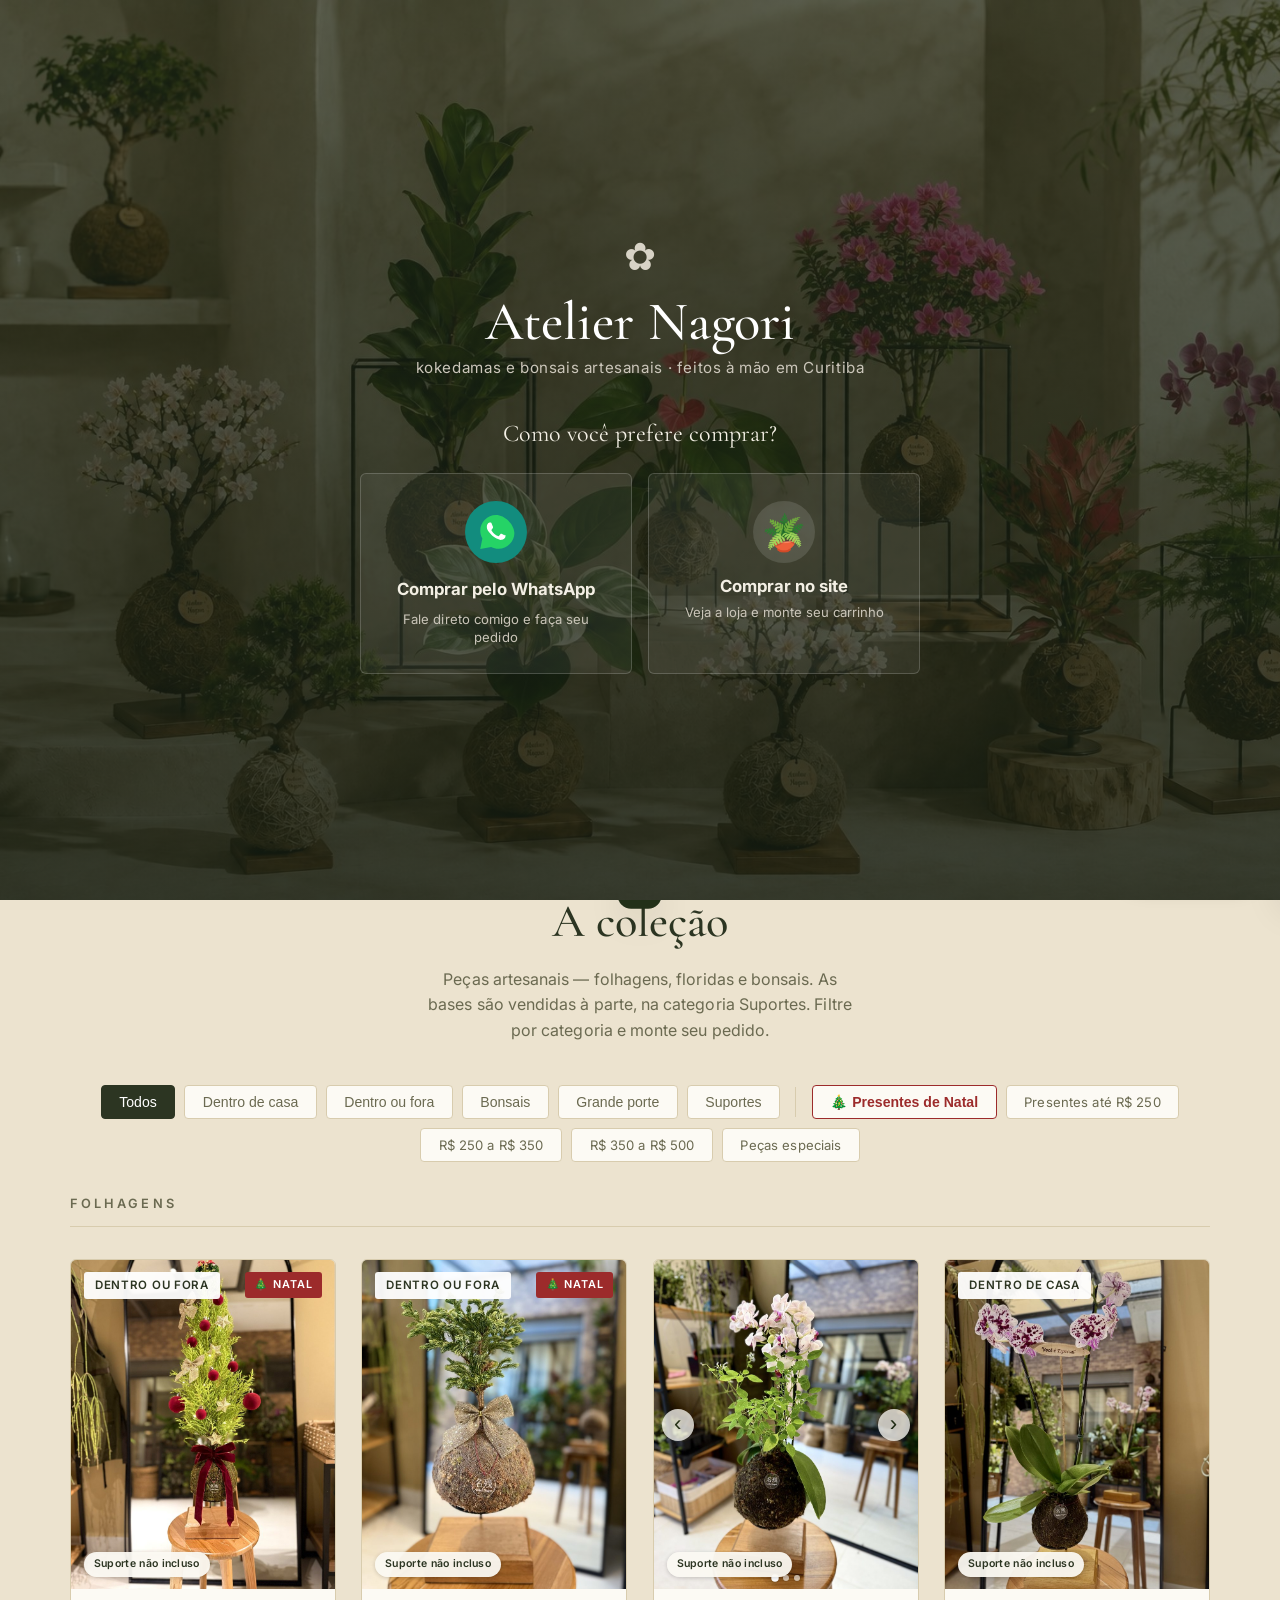
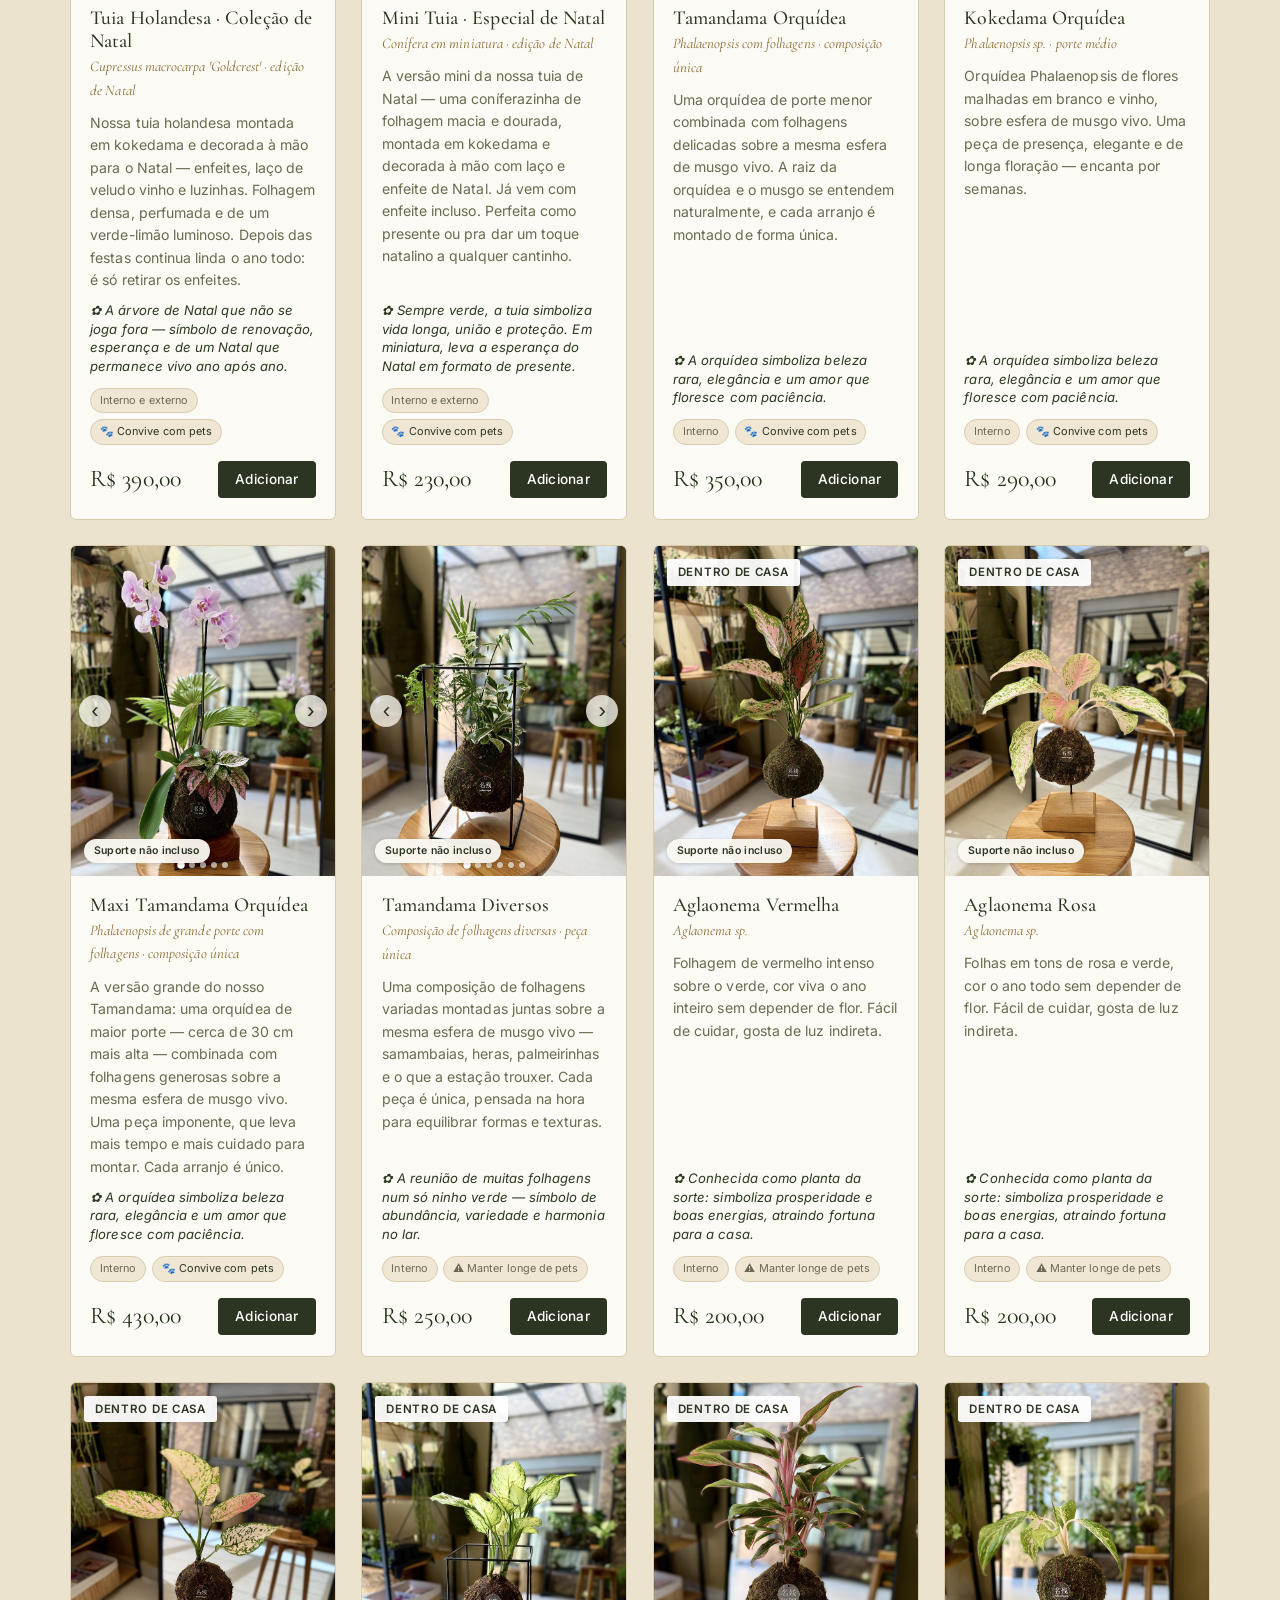
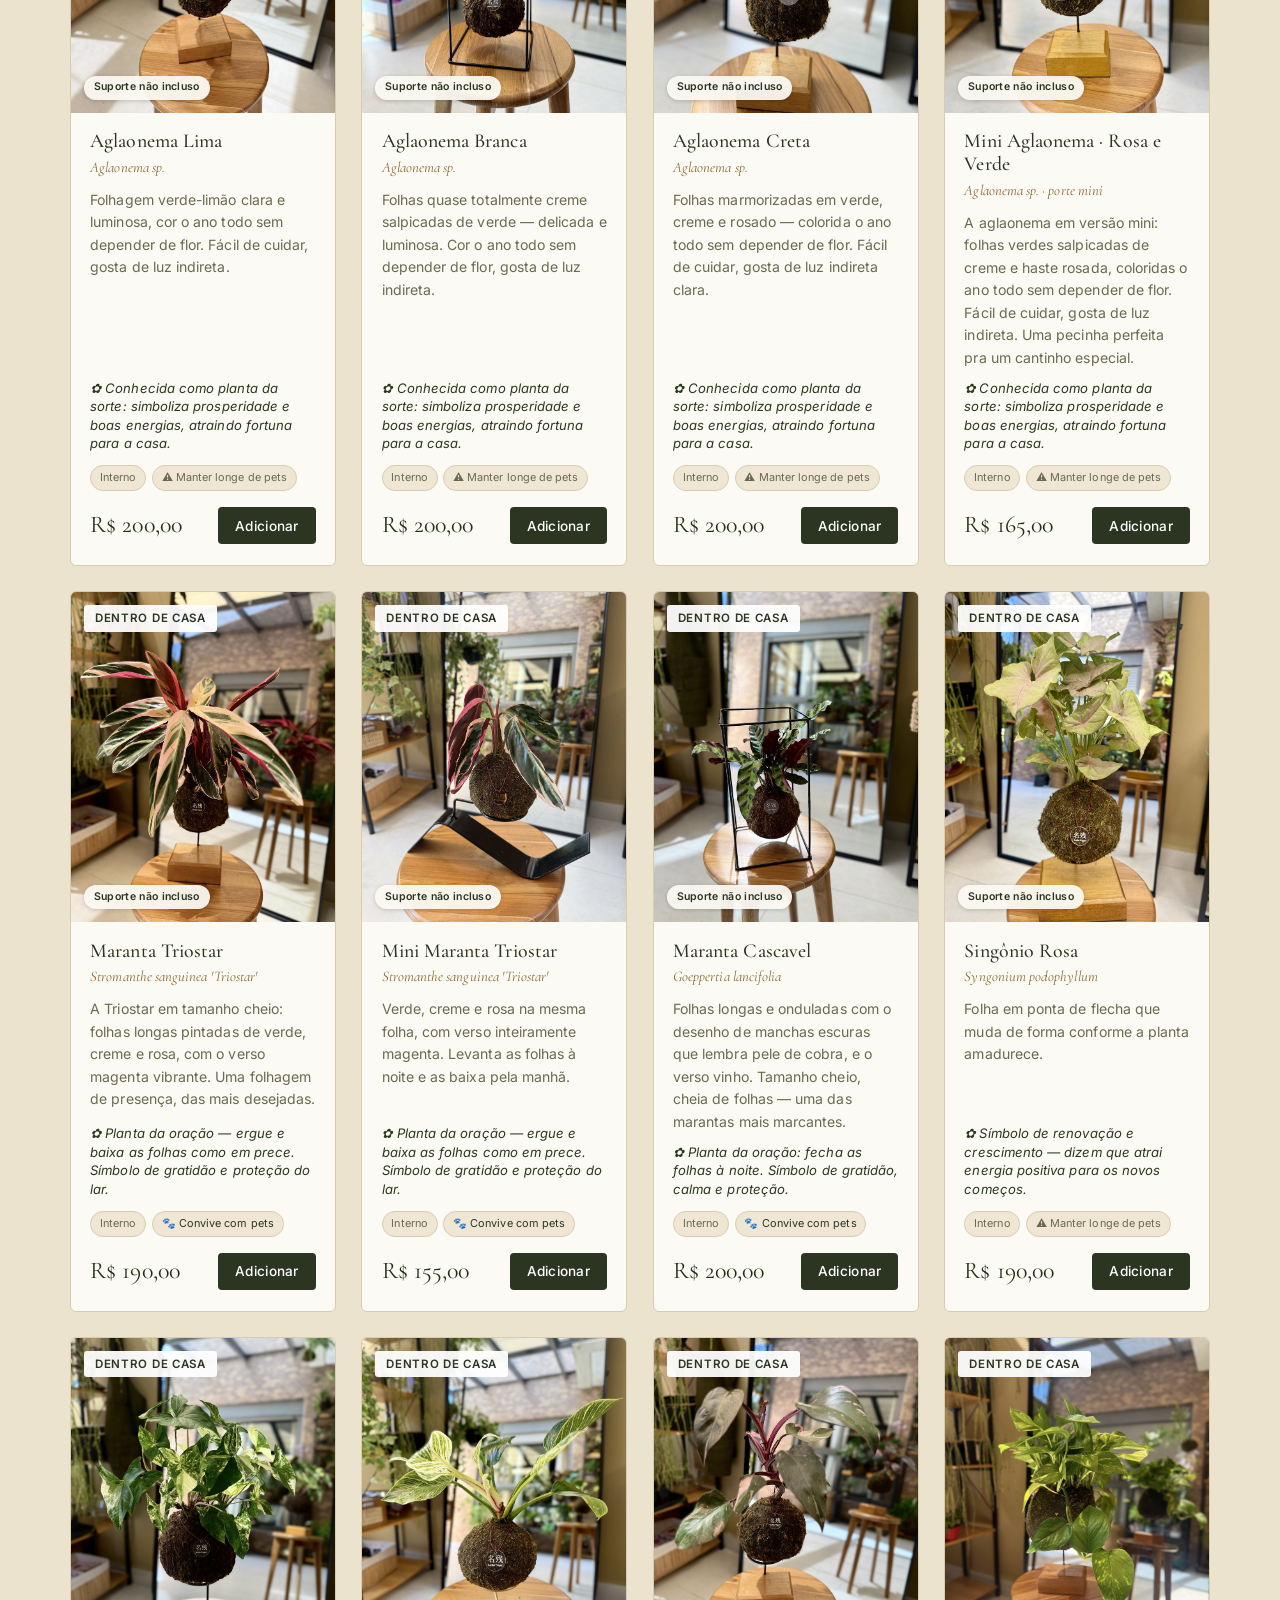
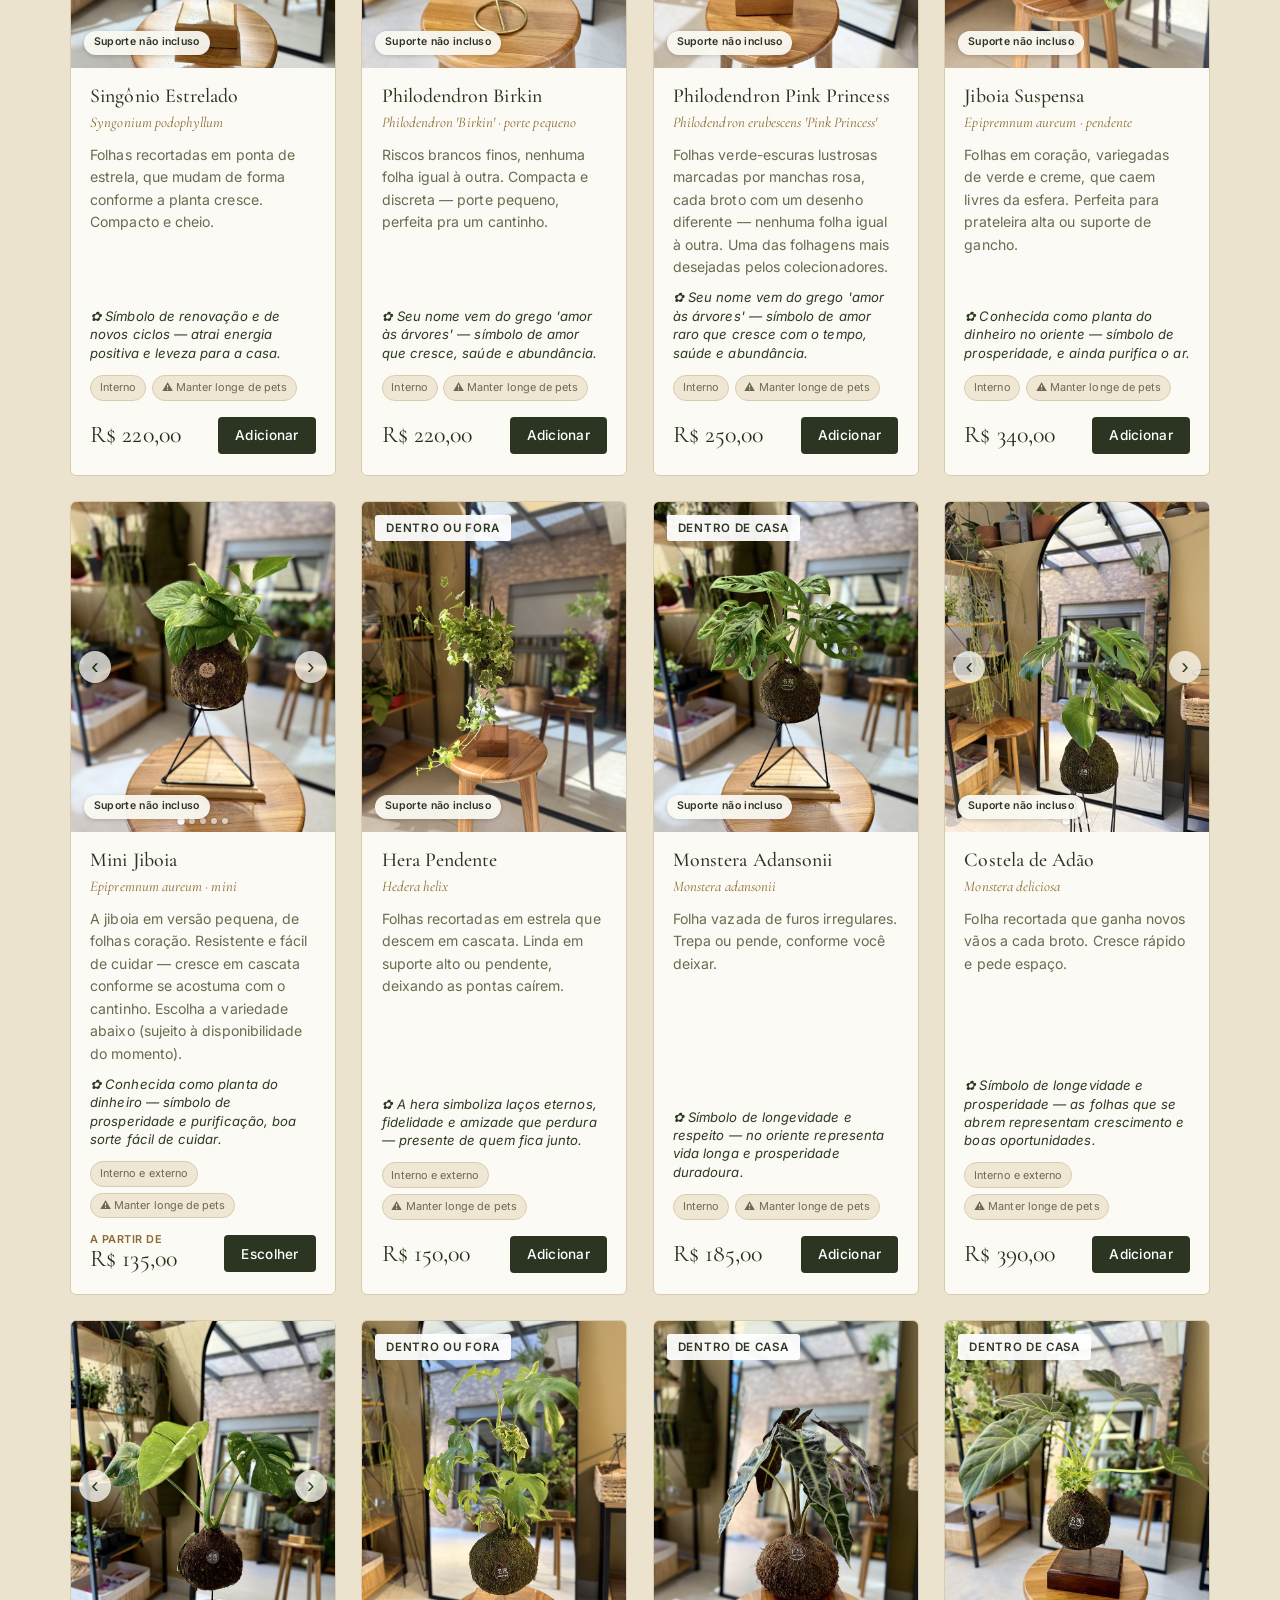
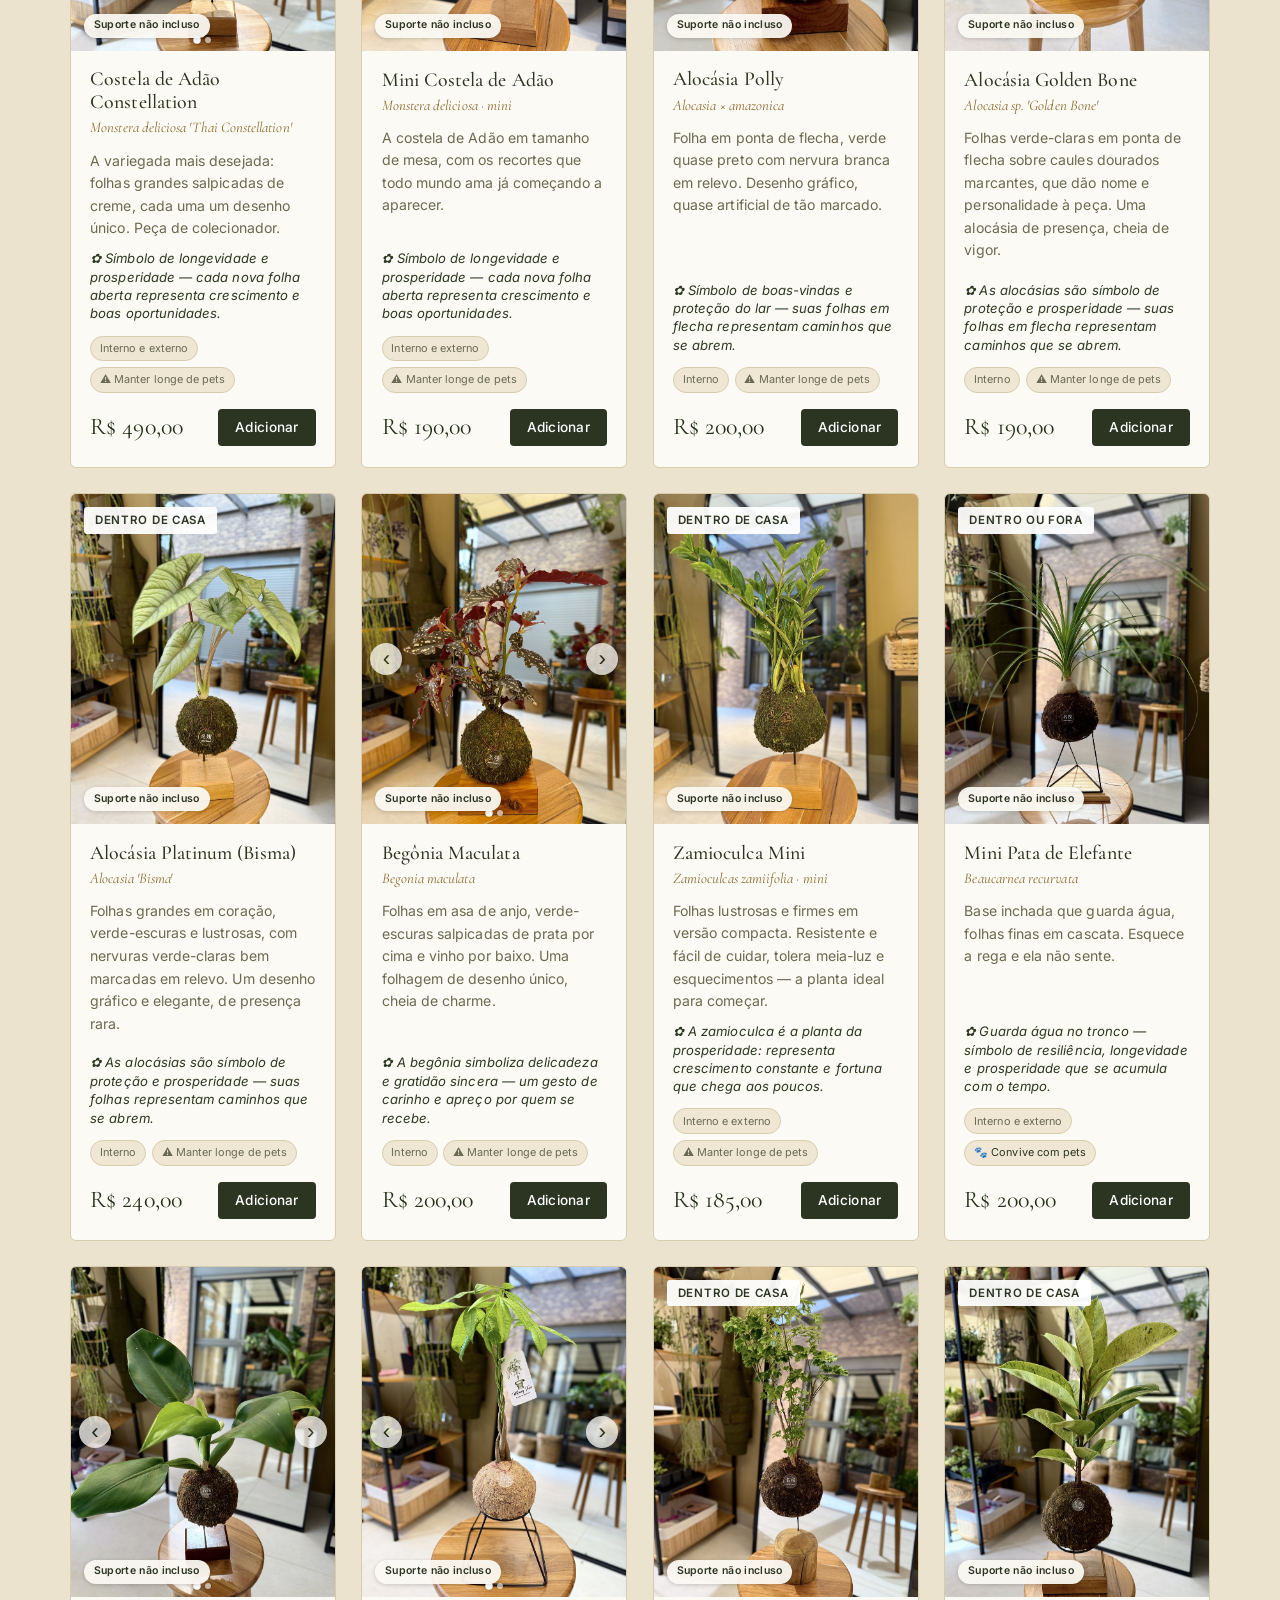
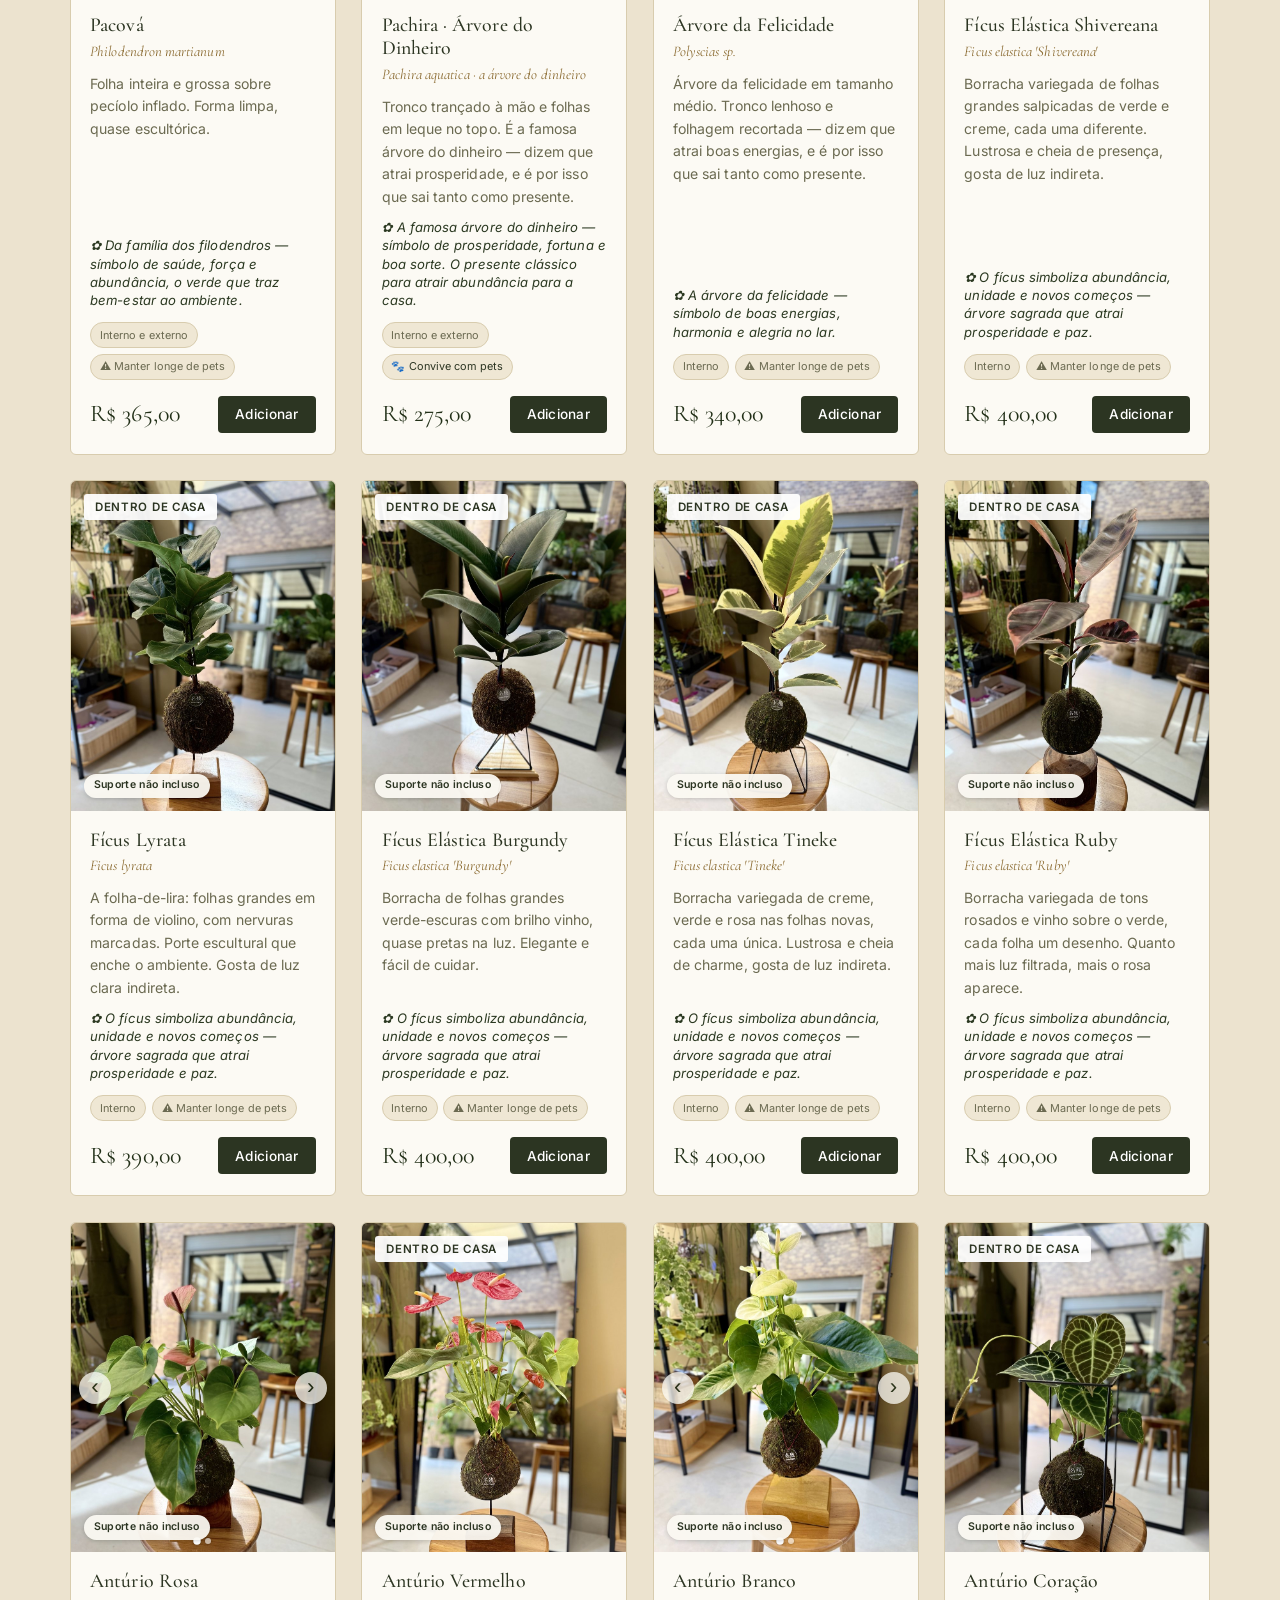
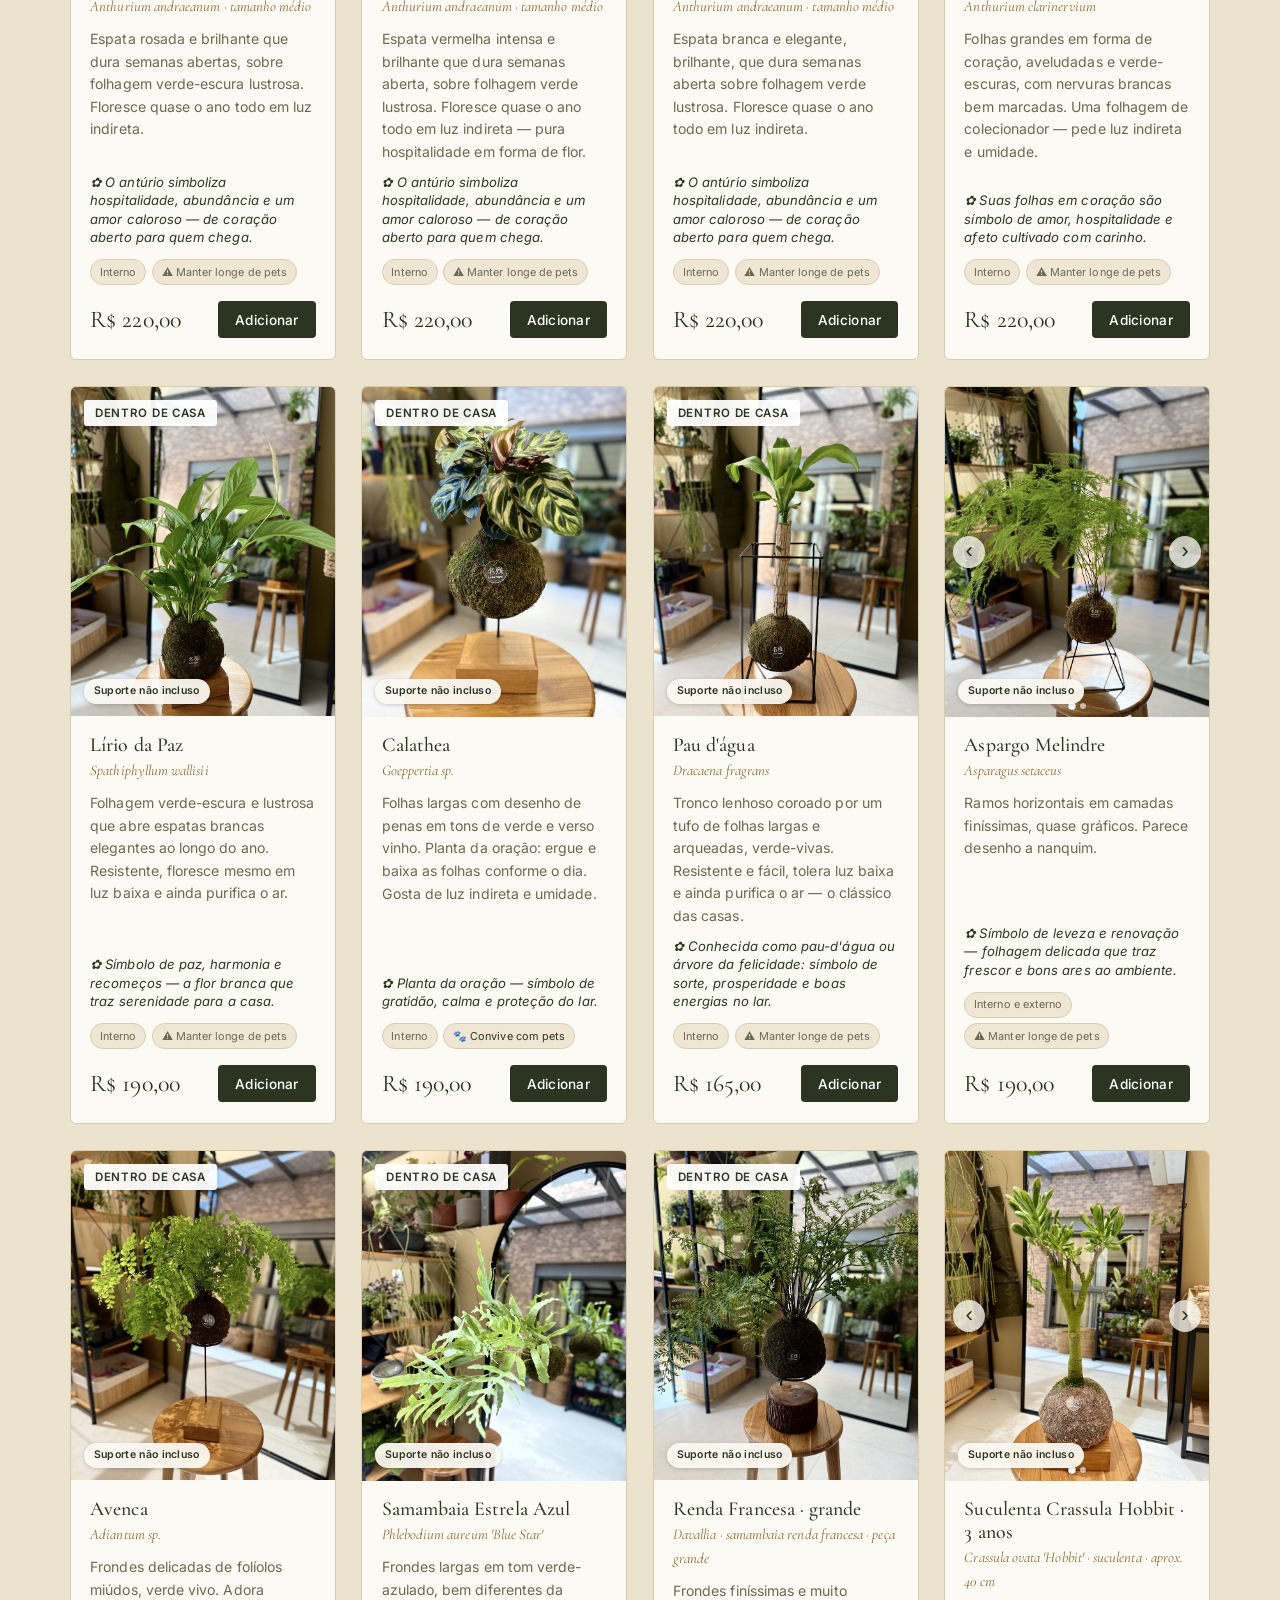
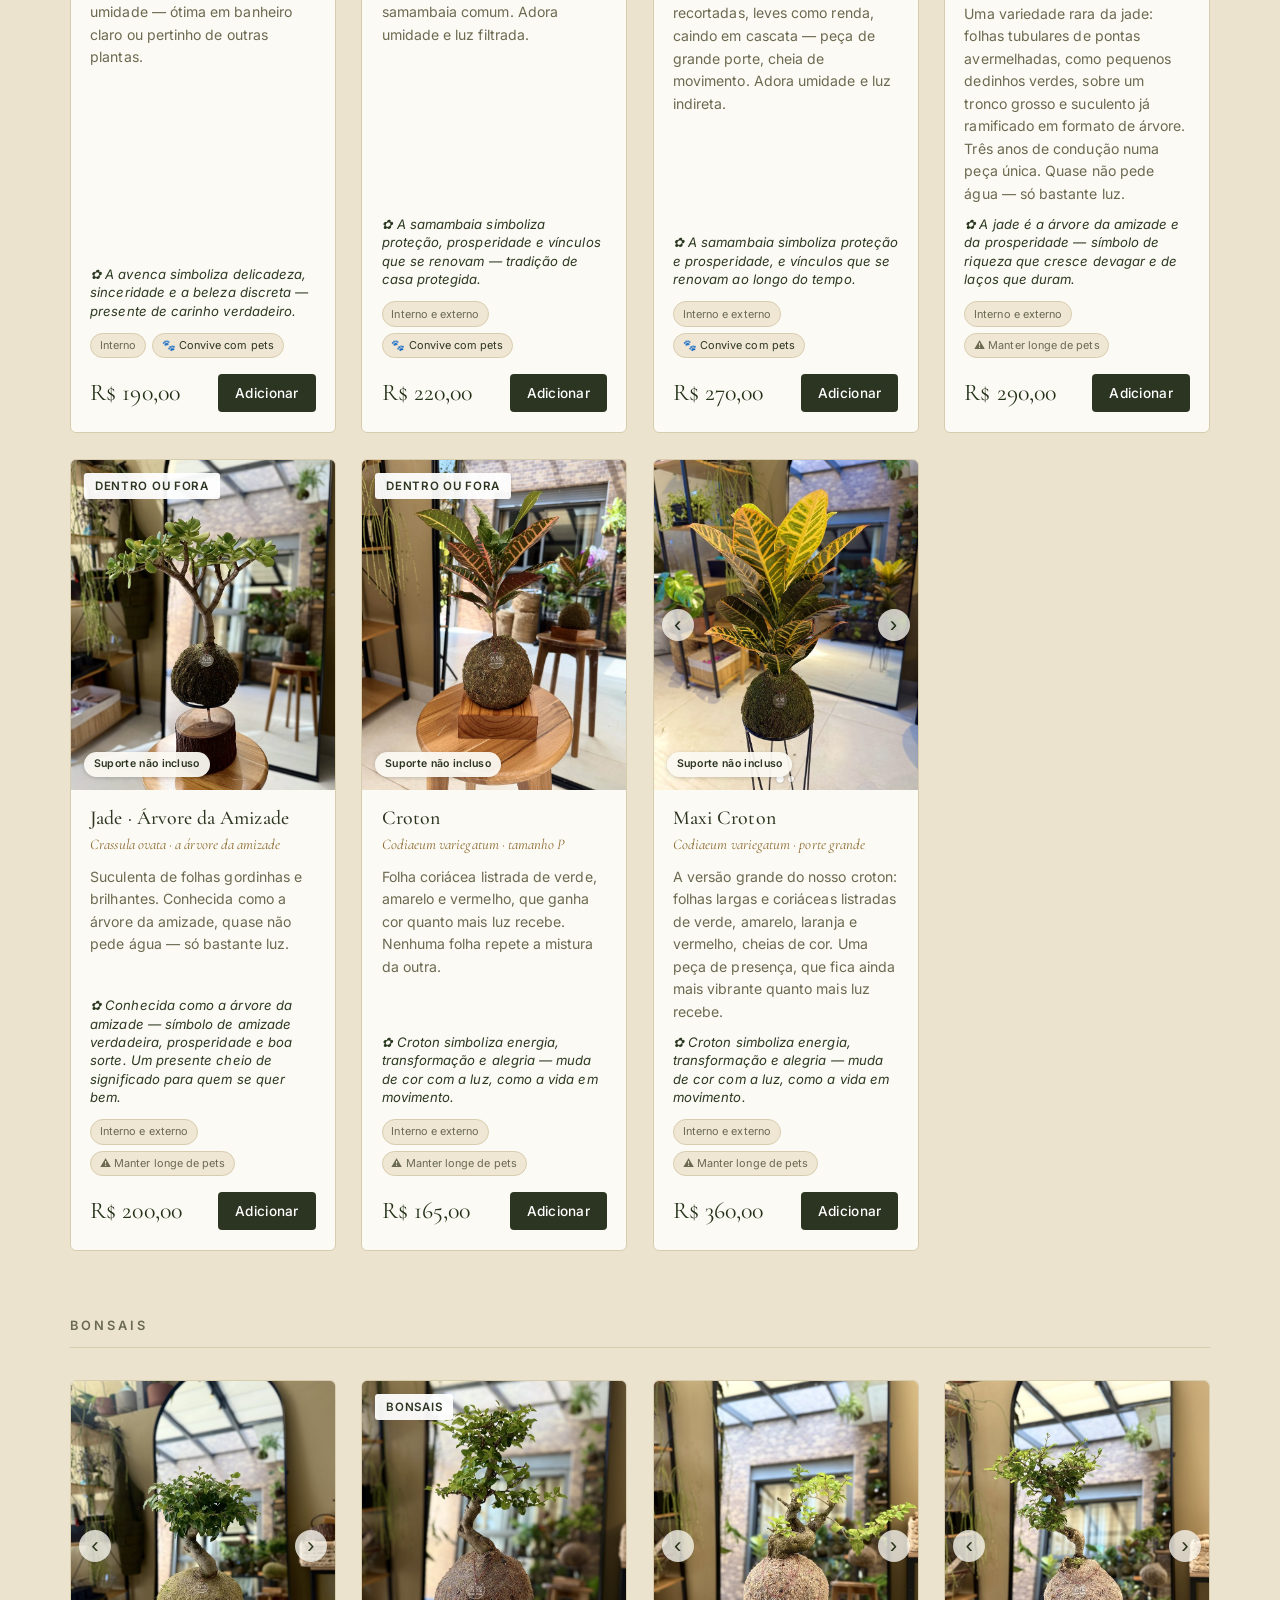
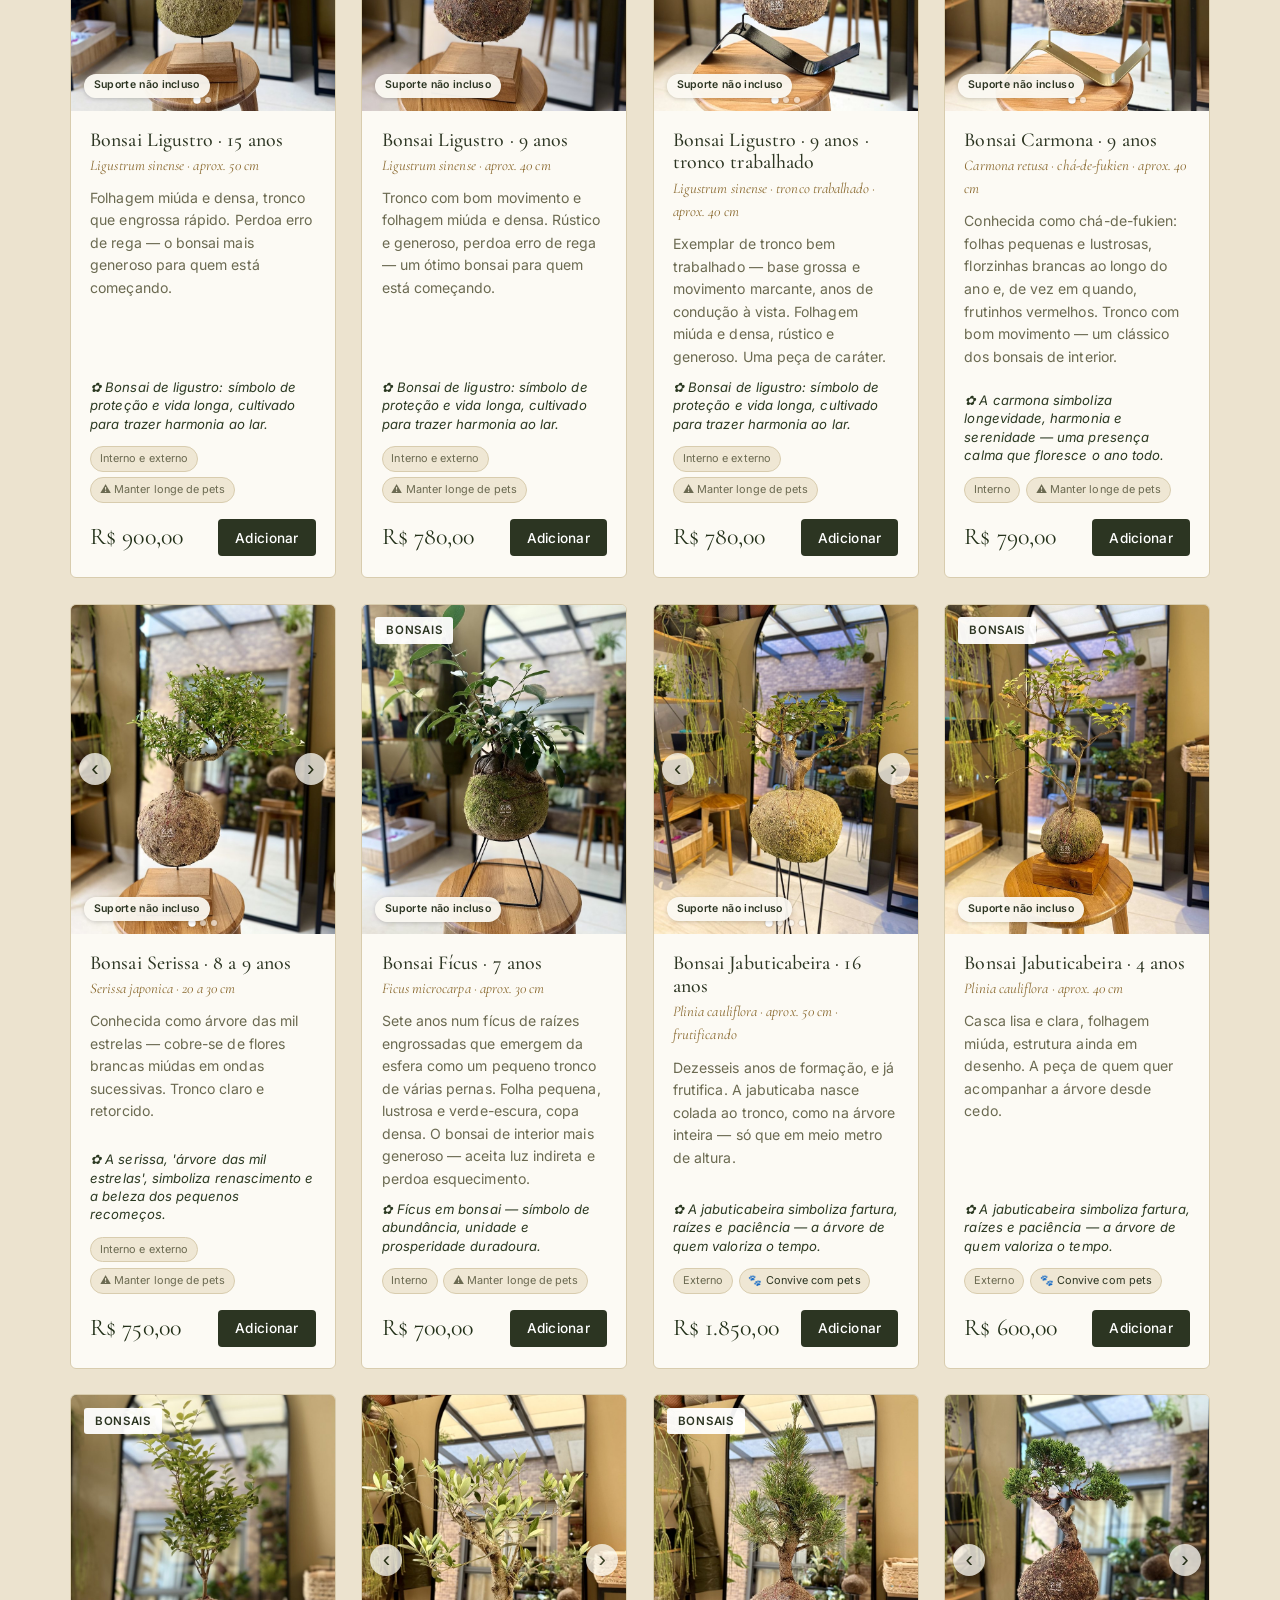
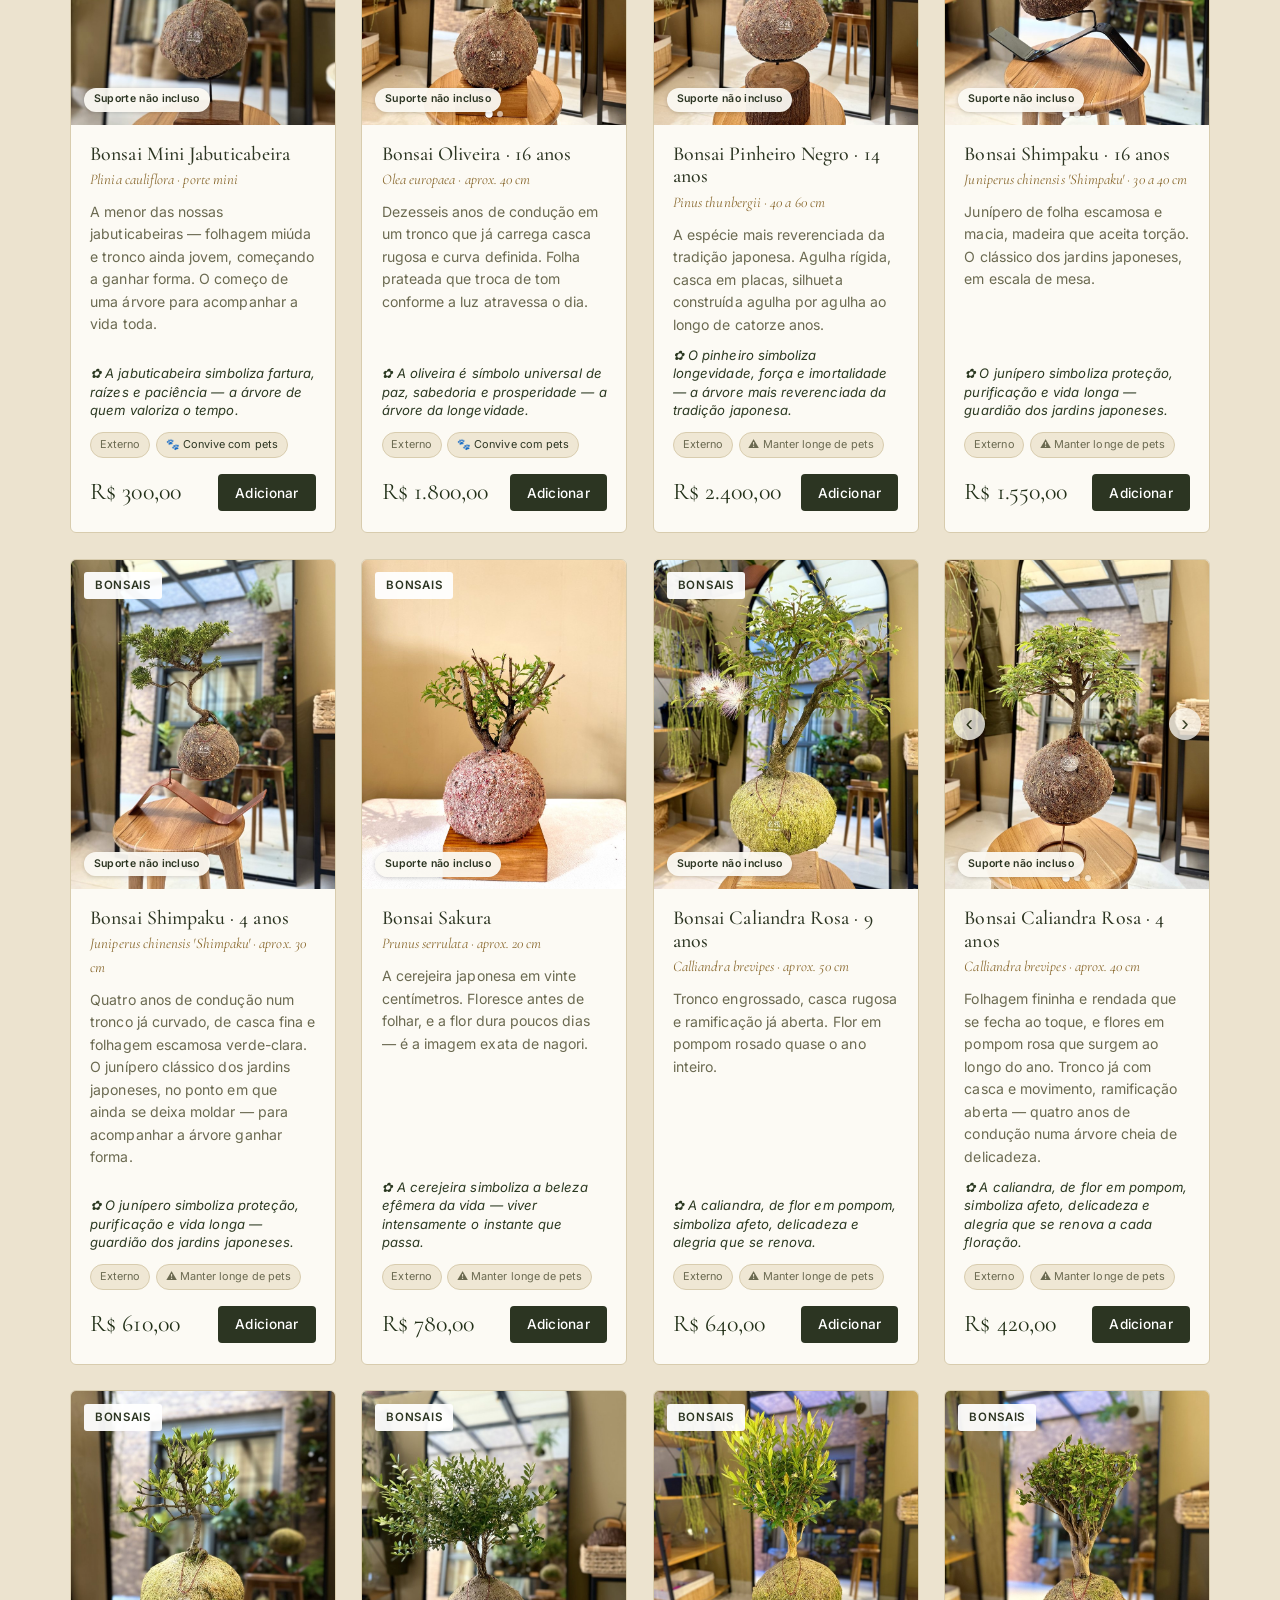
==== index.html @ ca6f03f7 "produto: Kokedama Orquidea preco 300->290 Margem ~65%. Bump ASSET_V e ?v.  Co-Authored-By: Claude Op" ====
<!DOCTYPE html>
<html lang="pt-BR">
<head>
  <meta charset="UTF-8" />
  <meta name="viewport" content="width=device-width, initial-scale=1.0" />
  <title>Atelier Nagori | Kokedamas e Bonsais Artesanais em Curitiba</title>
  <meta name="description" content="Kokedamas, bonsais e arranjos artesanais feitos à mão em Curitiba. Presentes únicos em musgo vivo — retirada na cidade e envio para todo o Brasil." />
  <meta name="keywords" content="kokedama Curitiba, kokedamas, bonsai Curitiba, bonsais artesanais, presentes Curitiba, presente criativo, plantas em musgo, Atelier Nagori" />
  <meta name="author" content="Atelier Nagori" />
  <meta name="robots" content="index, follow, max-image-preview:large" />
  <link rel="canonical" href="https://ateliernagori.com.br/" />

  <!-- Localização (SEO local) -->
  <meta name="geo.region" content="BR-PR" />
  <meta name="geo.placename" content="Curitiba" />

  <!-- Open Graph (compartilhamento em redes / WhatsApp) -->
  <meta property="og:type" content="website" />
  <meta property="og:site_name" content="Atelier Nagori" />
  <meta property="og:locale" content="pt_BR" />
  <meta property="og:title" content="Atelier Nagori | Kokedamas e Bonsais Artesanais em Curitiba" />
  <meta property="og:description" content="Kokedamas, bonsais e arranjos artesanais feitos à mão em Curitiba. Presentes únicos em musgo vivo, com envio para todo o Brasil." />
  <meta property="og:url" content="https://ateliernagori.com.br/" />
  <meta property="og:image" content="https://ateliernagori.com.br/assets/hero/banner-natureza.jpg" />
  <meta name="twitter:card" content="summary_large_image" />
  <meta name="twitter:title" content="Atelier Nagori | Kokedamas e Bonsais em Curitiba" />
  <meta name="twitter:description" content="Kokedamas, bonsais e arranjos artesanais feitos à mão em Curitiba." />
  <meta name="twitter:image" content="https://ateliernagori.com.br/assets/hero/banner-natureza.jpg" />
  <meta name="theme-color" content="#3c6b34" />

  <!-- Dados estruturados: negócio local (ajuda o Google a mostrar o ateliê) -->
  <script type="application/ld+json">
  {
    "@context": "https://schema.org",
    "@type": "Store",
    "name": "Atelier Nagori",
    "description": "Kokedamas, bonsais e arranjos artesanais feitos à mão em Curitiba. Presentes únicos em musgo vivo, com envio para todo o Brasil.",
    "url": "https://ateliernagori.com.br/",
    "image": "https://ateliernagori.com.br/assets/hero/banner-natureza.jpg",
    "telephone": "+55-41-98707-4284",
    "priceRange": "R$$",
    "address": {
      "@type": "PostalAddress",
      "addressLocality": "Curitiba",
      "addressRegion": "PR",
      "addressCountry": "BR"
    },
    "areaServed": [
      { "@type": "City", "name": "Curitiba" },
      { "@type": "Country", "name": "Brasil" }
    ],
    "hasMap": "https://maps.app.goo.gl/V9ABBasXCJrZgStaA",
    "sameAs": [
      "https://www.instagram.com/ateliernagori"
    ],
    "makesOffer": [
      { "@type": "Offer", "itemOffered": { "@type": "Product", "name": "Kokedamas artesanais" } },
      { "@type": "Offer", "itemOffered": { "@type": "Product", "name": "Bonsais" } },
      { "@type": "Offer", "itemOffered": { "@type": "Product", "name": "Arranjos e presentes em musgo vivo" } }
    ]
  }
  </script>

  <link rel="preconnect" href="https://fonts.googleapis.com" />
  <link rel="preconnect" href="https://fonts.gstatic.com" crossorigin />
  <link href="https://fonts.googleapis.com/css2?family=Cormorant+Garamond:wght@400;500;600&family=Inter:wght@300;400;500;600&display=swap" rel="stylesheet" />
  <link rel="stylesheet" href="css/styles.css?v=318" />
  <link rel="icon" href="data:image/svg+xml,<svg xmlns='http://www.w3.org/2000/svg' viewBox='0 0 100 100'><circle cx='50' cy='62' r='30' fill='%236b5a3e'/><path d='M50 40 Q40 10 50 2 Q60 10 50 40' fill='%234e7c4a'/></svg>" />
</head>
<body>

  <!-- ================= TELA DE ENTRADA (splash) ================= -->
  <div class="splash" id="splash">
    <div class="splash-card">
      <div class="splash-brand">
        <span class="splash-mark" aria-hidden="true">✿</span>
        <h1>Atelier Nagori</h1>
        <p class="splash-sub">kokedamas e bonsais artesanais · feitos à mão em Curitiba</p>
      </div>
      <p class="splash-q">Como você prefere comprar?</p>
      <div class="splash-options">
        <a class="splash-opt splash-wa" data-wa-link href="#" target="_blank" rel="noopener">
          <span class="splash-ico" aria-hidden="true">
            <svg viewBox="0 0 32 32" width="42" height="42" fill="#fff">
              <path d="M16 3C9.4 3 4 8.4 4 15c0 2.1.6 4.1 1.6 5.9L4 29l8.3-1.6c1.7.9 3.6 1.4 5.7 1.4 6.6 0 12-5.4 12-12S22.6 3 16 3z" fill="#25D366"/>
              <path d="M22.6 18.6c-.4-.2-2.1-1-2.4-1.2-.3-.1-.6-.2-.8.2-.2.4-.9 1.2-1.1 1.4-.2.2-.4.2-.8.1-.4-.2-1.5-.6-2.9-1.8-1.1-1-1.8-2.2-2-2.5-.2-.4 0-.5.2-.7.2-.2.4-.4.5-.7.2-.2.2-.4.4-.7.1-.2 0-.5 0-.7-.1-.2-.8-2-1.1-2.7-.3-.7-.6-.6-.8-.6h-.7c-.2 0-.6.1-.9.5-.3.4-1.2 1.2-1.2 2.9 0 1.7 1.2 3.4 1.4 3.6.2.2 2.5 3.8 6 5.3.8.4 1.5.6 2 .8.8.3 1.6.2 2.2.1.7-.1 2.1-.9 2.4-1.7.3-.8.3-1.5.2-1.7-.1-.1-.3-.2-.7-.4z" fill="#fff"/>
            </svg>
          </span>
          <strong>Comprar pelo WhatsApp</strong>
          <small>Fale direto comigo e faça seu pedido</small>
        </a>
        <button class="splash-opt splash-site" id="enterSite">
          <span class="splash-ico splash-ico-leaf" aria-hidden="true">🪴</span>
          <strong>Comprar no site</strong>
          <small>Veja a loja e monte seu carrinho</small>
        </button>
      </div>
    </div>
  </div>

  <!-- ================= HEADER ================= -->
  <header class="site-header" id="top">
    <div class="container header-inner">
      <a href="#top" class="brand">
        <span class="brand-mark" aria-hidden="true">✿</span>
        <span class="brand-text">
          <strong>Atelier Nagori</strong>
          <em>kokedamas &amp; bonsais</em>
        </span>
      </a>
      <nav class="main-nav" id="mainNav" aria-label="Navegação principal">
        <a href="#produtos">Loja</a>
        <a href="#produtos" data-cat-link="folhagens">Folhagens</a>
        <a href="#produtos" data-cat-link="bonsai">Bonsais</a>
        <a href="#produtos" data-cat-link="suporte">Suportes</a>
        <a href="#sobre">Sobre</a>
        <a href="#frete">Frete</a>
        <a href="#contato">Contato</a>
      </nav>
      <a class="ig-btn" id="igHeader" href="https://instagram.com/ateliernagori" target="_blank" rel="noopener" aria-label="Instagram do Atelier Nagori">
        <svg viewBox="0 0 24 24" width="21" height="21" fill="none" stroke="currentColor" stroke-width="1.7">
          <rect x="3" y="3" width="18" height="18" rx="5"/>
          <circle cx="12" cy="12" r="4"/>
          <circle cx="17.4" cy="6.6" r="1.1" fill="currentColor" stroke="none"/>
        </svg>
      </a>
      <button class="cart-btn" id="cartBtn" aria-label="Abrir carrinho">
        <svg viewBox="0 0 24 24" width="22" height="22" fill="none" stroke="currentColor" stroke-width="1.6">
          <path d="M6 6h15l-1.5 9h-12z" stroke-linejoin="round"/>
          <circle cx="9" cy="20" r="1.4"/><circle cx="18" cy="20" r="1.4"/>
          <path d="M6 6 5 3H2" stroke-linecap="round"/>
        </svg>
        <span class="cart-count" id="cartCount">0</span>
      </button>
      <button class="nav-toggle" id="navToggle" aria-label="Abrir menu" aria-expanded="false" aria-controls="mainNav">
        <span></span><span></span><span></span>
      </button>
    </div>
  </header>

  <!-- ================= HERO ================= -->
  <section class="hero">
    <div class="container hero-inner">
      <div class="hero-text">
        <p class="eyebrow">名残 · nagori — a beleza do que permanece</p>
        <h1>Kokedamas e bonsais<br>que carregam o tempo</h1>
        <p class="lead">
          Plantas e árvores feitas à mão, uma a uma, sobre esferas de musgo vivo.
          Da folhagem de mesa ao bonsai formado ao longo de anos — escolha a sua
          e receba em casa, em qualquer canto do país.
        </p>
        <div class="hero-actions">
          <a href="#produtos" class="btn btn-primary">Ver a coleção</a>
          <a href="#sobre" class="btn btn-ghost">Nossa história</a>
        </div>
      </div>
      <div class="hero-art">
        <div class="hero-carousel" data-hero-carousel>
          <div class="hero-track">
            <div class="hero-slide">
              <img src="assets/hero/banner-natureza.jpg" alt="Atelier Nagori — Natureza que decora. Leve para o seu espaço uma peça única, feita à mão." />
            </div>
            <div class="hero-slide">
              <img src="assets/hero/entrada-43.jpg" alt="Coleção de kokedamas e bonsais do Atelier Nagori" />
            </div>
            <div class="hero-slide">
              <img src="assets/hero/banner-curitiba.jpg" alt="Atelier Nagori — É de Curitiba? Receba seu pedido no mesmo dia. Consulte disponibilidade." />
            </div>
            <div class="hero-slide">
              <img src="assets/hero/banner-viagem.jpg" alt="Atelier Nagori — Nossos bonsais aguentam tranquilamente a viagem até você. Vão embalados, hidratados e chegam perfeitos na sua casa." />
            </div>
          </div>
          <button class="hero-nav hero-prev" aria-label="Imagem anterior">‹</button>
          <button class="hero-nav hero-next" aria-label="Próxima imagem">›</button>
          <span class="hero-dots"><i class="on"></i><i></i><i></i><i></i></span>
        </div>
      </div>
    </div>
  </section>

  <!-- ================= SELOS ================= -->
  <section class="badges">
    <div class="container badges-inner">
      <div class="badge"><span>✿</span> Feito à mão em <strong data-origem>Curitiba</strong></div>
      <div class="badge"><span>⚡</span> <strong>Curitiba: entrega no mesmo dia</strong></div>
      <div class="badge"><span>❁</span> Entrega para <strong>todo o Brasil</strong></div>
      <div class="badge"><span>❀</span> Pagamento seguro via <strong>InfinitePay</strong></div>
      <div class="badge"><span>✽</span> Frete grátis acima de <strong id="freteGratisLabel">R$ 350</strong></div>
    </div>
  </section>

  <!-- ================= PRODUTOS ================= -->
  <section class="section" id="produtos">
    <div class="container">
      <div class="section-head">
        <h2>A coleção</h2>
        <p>Peças artesanais — folhagens, floridas e bonsais. As bases são vendidas à parte, na categoria Suportes. Filtre por categoria e monte seu pedido.</p>
      </div>
      <div class="filters" id="filters" role="tablist" aria-label="Filtrar por categoria"></div>
      <div class="product-grid" id="productGrid"></div>
    </div>
  </section>

  <!-- ================= SOBRE / NOSSA HISTÓRIA ================= -->
  <section class="section section-alt" id="sobre">
    <div class="container">
      <div class="sobre-intro">
        <p class="eyebrow">Sobre o ateliê</p>
        <h2>Musgo, terra e tempo</h2>
        <p>
          <em>Nagori</em> é o que as ondas deixam na areia ao se retirarem — o
          vestígio silencioso do que passou e permaneceu. É esse o espírito de
          cada peça: nasce devagar, com as mãos, sem pressa de ficar pronta.
          Nada aqui é feito em série. Escolhemos a planta, preparamos com cuidado
          e embalamos com carinho, para que ela chegue até você linda e em
          perfeito estado — pronta para encantar.
        </p>
      </div>

      <figure class="sobre-fig">
        <img src="assets/sobre-pedido.jpg"
          alt="Assim o seu pedido chega até você — Atelier Nagori. Seu pedido inclui kokedama pronta em suporte, manual de cuidados e tag exclusiva Atelier Nagori. Embalagem segura, transporte protegido, feito à mão e enviado com carinho." />
      </figure>

      <div class="sobre-cta">
        <a href="#produtos" class="btn btn-primary">Quero o meu</a>
      </div>
    </div>
  </section>


  <!-- ================= FRETE ================= -->
  <section class="section section-alt" id="frete">
    <div class="container">
      <div class="section-head">
        <h2>Frete nacional</h2>
        <p>Calcule o valor e o prazo para o seu CEP. Enviamos por diversas transportadoras — você escolhe a que preferir.</p>
      </div>
      <div class="frete-box">
        <div class="frete-form">
          <label for="freteCep">Seu CEP</label>
          <div class="cep-row">
            <input type="text" id="freteCep" inputmode="numeric" placeholder="00000-000" maxlength="9" />
            <button class="btn btn-primary" id="freteCalc">Calcular</button>
          </div>
          <small id="freteLocal" class="frete-local"></small>
          <p class="frete-note">Valores estimados para 1 kokedama saindo de <span data-origem-uf>Curitiba/PR</span>. O valor final considera a quantidade do seu pedido no carrinho.</p>
        </div>
        <div class="frete-results" id="freteResults">
          <p class="frete-placeholder">Digite seu CEP para ver as opções de entrega.</p>
        </div>
      </div>
    </div>
  </section>

  <!-- ================= CONTATO ================= -->
  <section class="section" id="contato">
    <div class="container contact-inner">
      <div class="contact-text">
        <p class="eyebrow">Fale com a gente</p>
        <h2>Dúvidas, encomendas<br>e peças personalizadas</h2>
        <p>Faz um kokedama especial de presente? Quer uma espécie que não está na loja? Escreva pra gente — respondemos com carinho.</p>
        <ul class="contact-list">
          <li><a id="waLink" href="#" target="_blank" rel="noopener">WhatsApp</a></li>
          <li><a id="mailLink" href="#">E-mail</a></li>
          <li><a id="igLink" href="#" target="_blank" rel="noopener">Instagram</a></li>
          <li><a id="gmapsLink" href="https://maps.app.goo.gl/V9ABBasXCJrZgStaA" target="_blank" rel="noopener">Google Maps</a></li>
        </ul>
        <div class="contact-map">
          <iframe title="Atelier Nagori no Google Maps" src="https://www.google.com/maps?q=Atelier%20Nagori%20Curitiba&amp;output=embed" loading="lazy" referrerpolicy="no-referrer-when-downgrade"></iframe>
        </div>
      </div>
      <form class="contact-form" id="contactForm">
        <div class="field">
          <label for="cNome">Nome</label>
          <input type="text" id="cNome" required />
        </div>
        <div class="field">
          <label for="cEmail">E-mail</label>
          <input type="email" id="cEmail" required />
        </div>
        <div class="field">
          <label for="cTel">WhatsApp (opcional)</label>
          <input type="tel" id="cTel" />
        </div>
        <div class="field">
          <label for="cMsg">Mensagem</label>
          <textarea id="cMsg" rows="4" required></textarea>
        </div>
        <button type="submit" class="btn btn-primary btn-block">Enviar mensagem</button>
        <p class="form-hint" id="contactHint"></p>
      </form>
    </div>
  </section>

  <!-- ================= FOOTER ================= -->
  <footer class="site-footer">
    <div class="container footer-inner">
      <div class="footer-brand">
        <strong>Atelier Nagori</strong>
        <span>Kokedamas e bonsais · feitos à mão em Curitiba, PR</span>
      </div>
      <div class="footer-links">
        <a href="#produtos">Loja</a>
        <a href="#produtos" data-cat-link="folhagens">Folhagens</a>
        <a href="#produtos" data-cat-link="bonsai">Bonsais</a>
        <a href="#produtos" data-cat-link="suporte">Suportes</a>
        <a href="#frete">Frete</a>
        <a href="#contato">Contato</a>
      </div>
    </div>
    <p class="footer-copy">© <span id="year"></span> Atelier Nagori. Todos os direitos reservados.</p>
  </footer>

  <!-- ================= CARRINHO (drawer) ================= -->
  <div class="drawer-overlay" id="drawerOverlay"></div>
  <aside class="cart-drawer" id="cartDrawer" aria-label="Carrinho de compras" aria-hidden="true">
    <div class="cart-head">
      <h3>Seu carrinho</h3>
      <button class="close-btn" id="cartClose" aria-label="Fechar">×</button>
    </div>
    <div class="cart-scroll">
    <div class="cart-items" id="cartItems"></div>
    <div class="cart-foot" id="cartFoot">
      <!-- Cálculo de frete no carrinho -->
      <div class="cart-ship">
        <label for="cartCep">Calcular frete — CEP</label>
        <div class="cep-row">
          <input type="text" id="cartCep" inputmode="numeric" placeholder="00000-000" maxlength="9" />
          <button class="btn btn-ghost btn-sm" id="cartShipCalc">Ver opções</button>
        </div>
        <div class="cart-ship-options" id="cartShipOptions"></div>
      </div>

      <!-- Dados de entrega (para o pedido chegar completo no e-mail) -->
      <div class="cart-address">
        <label class="ca-title">Dados de entrega</label>
        <input type="text" id="adNome" placeholder="Nome completo" autocomplete="name" />
        <input type="tel" id="adTel" placeholder="WhatsApp / telefone" autocomplete="tel" />
        <div class="ca-row">
          <input type="text" id="adRua" placeholder="Rua / logradouro" autocomplete="address-line1" />
          <input type="text" id="adNum" placeholder="Nº" class="ca-num" autocomplete="off" />
        </div>
        <input type="text" id="adCompl" placeholder="Complemento (opcional)" autocomplete="address-line2" />
        <input type="text" id="adBairro" placeholder="Bairro" />
        <div class="ca-row">
          <input type="text" id="adCidade" placeholder="Cidade" autocomplete="address-level2" />
          <input type="text" id="adUf" placeholder="UF" class="ca-uf" maxlength="2" autocomplete="address-level1" />
        </div>
        <small class="ca-hint">Preencha o CEP acima para calcular o frete — cidade e rua são preenchidas automaticamente.</small>
      </div>

      <p class="base-hint">As bases são vendidas à parte — veja a categoria <a href="#produtos" data-cat-link="suporte">Suportes</a> e adicione a sua ao carrinho junto com a peça.</p>

      <div class="cart-totals">
        <div class="line"><span>Subtotal</span><span id="sumSubtotal">R$ 0,00</span></div>
        <div class="line" id="lineBase" hidden><span id="labelBase">Bases especiais</span><span id="sumBase">—</span></div>
        <div class="line"><span>Frete</span><span id="sumFrete">—</span></div>
        <div class="line total"><span>Total</span><span id="sumTotal">R$ 0,00</span></div>
        <div class="line pix" id="linePix" hidden><span>💚 No Pix <small id="pixLabel">(5% off)</small></span><span id="sumPix">R$ 0,00</span></div>
      </div>

      <button class="btn btn-primary btn-block" id="checkoutBtn">Finalizar compra</button>
      <button class="btn btn-ghost btn-block btn-sm" id="waOrderBtn">Pedir pelo WhatsApp</button>
      <p class="cart-secure">🔒 Pagamento processado com segurança pela InfinitePay (Pix, crédito e débito).<br>💚 5% de desconto pagando no Pix.</p>
    </div>
    </div>
    <div class="cart-empty" id="cartEmpty">
      <p>Seu carrinho está vazio.</p>
      <button class="btn btn-primary" id="cartEmptyBtn">Ver a coleção</button>
    </div>
  </aside>

  <!-- ================= BOTÃO FLUTUANTE WHATSAPP ================= -->
  <a class="wa-float" data-wa-link href="#" target="_blank" rel="noopener" aria-label="Falar no WhatsApp">
    <svg viewBox="0 0 32 32" width="30" height="30" fill="#fff" aria-hidden="true">
      <path d="M16 3C9.4 3 4 8.4 4 15c0 2.1.6 4.1 1.6 5.9L4 29l8.3-1.6c1.7.9 3.6 1.4 5.7 1.4 6.6 0 12-5.4 12-12S22.6 3 16 3z" opacity="0"/>
      <path d="M22.6 18.6c-.4-.2-2.1-1-2.4-1.2-.3-.1-.6-.2-.8.2-.2.4-.9 1.2-1.1 1.4-.2.2-.4.2-.8.1-.4-.2-1.5-.6-2.9-1.8-1.1-1-1.8-2.2-2-2.5-.2-.4 0-.5.2-.7.2-.2.4-.4.5-.7.2-.2.2-.4.4-.7.1-.2 0-.5 0-.7-.1-.2-.8-2-1.1-2.7-.3-.7-.6-.6-.8-.6h-.7c-.2 0-.6.1-.9.5-.3.4-1.2 1.2-1.2 2.9 0 1.7 1.2 3.4 1.4 3.6.2.2 2.5 3.8 6 5.3.8.4 1.5.6 2 .8.8.3 1.6.2 2.2.1.7-.1 2.1-.9 2.4-1.7.3-.8.3-1.5.2-1.7-.1-.1-.3-.2-.7-.4z"/>
    </svg>
    <span class="wa-float-txt">WhatsApp</span>
  </a>

  <!-- ================= TOAST ================= -->
  <div class="toast" id="toast" role="status" aria-live="polite"></div>

  <!-- ================= MODAL PRODUTO ================= -->
  <div class="modal-overlay" id="modalOverlay">
    <div class="modal" id="productModal" role="dialog" aria-modal="true"></div>
  </div>

  <script src="js/config.js?v=318"></script>
  <script src="js/products.js?v=318"></script>
  <script src="js/app.js?v=318"></script>
</body>
</html>
---- css/styles.css ----
/* =====================================================================
   ATELIER NAGORI — ESTILOS
   Paleta natural: musgo, areia, terracota, off-white.
   ===================================================================== */
:root {
  /* Paleta minimalista monocromática quente (inspiração The Coffee):
     as fotos das plantas trazem toda a cor; a interface fica neutra. */
  /* Identidade oficial Atelier Nagori: papel kraft, verde-floresta, dourado ocre. */
  --moss:      #2a3820;  /* verde-floresta — botões, chips ativos */
  --moss-deep: #223018;  /* verde escuro — títulos, preços, rodapé, selos */
  --sand:      #e3d9c1;
  --sand-lt:   #efe7d4;
  --cream:     #ece3cf;  /* papel kraft */
  --ink:       #2c3522;  /* verde-grafite — texto */
  --ink-soft:  #6b6a51;  /* olive suave — texto secundário */
  --terra:     #a9833c;  /* dourado ocre — eyebrows, selo, acentos */
  --terra-dk:  #8a6a30;  /* dourado escuro */
  --line:      #d8ccae;
  --white:     #fcfaf4;  /* off-white quente — cards */
  --gold:      #a9833c;

  --radius:    6px;
  --radius-sm: 4px;
  --shadow:    0 1px 2px rgba(30, 28, 22, .05);
  --shadow-lg: 0 10px 34px rgba(30, 28, 22, .10);
  --serif: "Cormorant Garamond", Georgia, serif;
  --sans:  "Inter", system-ui, -apple-system, sans-serif;
}

* { box-sizing: border-box; }
html { scroll-behavior: smooth; }
body {
  margin: 0;
  font-family: var(--sans);
  color: var(--ink);
  background: var(--cream);
  line-height: 1.6;
  -webkit-font-smoothing: antialiased;
}
img, svg { max-width: 100%; display: block; }
a { color: inherit; text-decoration: none; }
.container { width: min(1140px, 92%); margin: 0 auto; }

h1, h2, h3 { font-family: var(--serif); font-weight: 500; line-height: 1.12; margin: 0 0 .4em; }
h1 { font-size: clamp(2.3rem, 5.5vw, 4rem); }
h2 { font-size: clamp(1.9rem, 4vw, 2.9rem); }
.eyebrow {
  font-size: .78rem; letter-spacing: .22em; text-transform: uppercase;
  color: var(--terra); font-weight: 600; margin: 0 0 1rem;
}
.lead { font-size: 1.12rem; color: var(--ink-soft); max-width: 34ch; }

/* ---- Botões ---- */
.btn {
  display: inline-flex; align-items: center; justify-content: center; gap: .5rem;
  font-family: var(--sans); font-weight: 500; font-size: .95rem;
  padding: .85rem 1.6rem; border-radius: 999px; border: 1px solid transparent;
  cursor: pointer; transition: .2s ease; white-space: nowrap;
}
.btn-primary { background: var(--moss); color: #fff; }
.btn-primary:hover { background: var(--moss-deep); transform: translateY(-1px); }
.btn-ghost { background: transparent; color: var(--moss-deep); border-color: var(--line); }
.btn-ghost:hover { background: var(--sand-lt); border-color: var(--moss); }
.btn-block { width: 100%; }
.btn-sm { padding: .6rem 1rem; font-size: .85rem; }

/* ---- Header ---- */
.site-header {
  position: sticky; top: 0; z-index: 40;
  background: rgba(236, 227, 207, .90); backdrop-filter: blur(10px);
  border-top: 3px solid var(--gold);
  border-bottom: 1px solid var(--line);
}
.header-inner { display: flex; align-items: center; gap: 1.5rem; padding: .85rem 0; }
.brand { display: flex; align-items: center; gap: .6rem; margin-right: auto; }
.brand-mark { color: var(--terra); font-size: 1.5rem; }
.brand-text { display: flex; flex-direction: column; line-height: 1.05; }
.brand-text strong { font-family: var(--serif); font-size: 1.35rem; font-weight: 600; letter-spacing: .01em; }
.brand-text em { font-style: normal; font-size: .7rem; letter-spacing: .18em; text-transform: uppercase; color: var(--ink-soft); }
.main-nav { display: flex; gap: 1.6rem; font-size: .95rem; }
.main-nav a { color: var(--ink-soft); transition: color .2s; }
.main-nav a:hover { color: var(--moss-deep); }

.nav-toggle {
  display: none; background: var(--sand-lt); border: 1px solid var(--line);
  width: 44px; height: 44px; border-radius: 50%; cursor: pointer; padding: 0;
  flex-direction: column; align-items: center; justify-content: center; gap: 4px;
}
.nav-toggle span { display: block; width: 20px; height: 2px; background: var(--moss-deep); border-radius: 2px; transition: .25s; }
.nav-toggle[aria-expanded="true"] span:nth-child(1) { transform: translateY(6px) rotate(45deg); }
.nav-toggle[aria-expanded="true"] span:nth-child(2) { opacity: 0; }
.nav-toggle[aria-expanded="true"] span:nth-child(3) { transform: translateY(-6px) rotate(-45deg); }

.cart-btn {
  position: relative; background: var(--sand-lt); border: 1px solid var(--line);
  color: var(--moss-deep); width: 44px; height: 44px; border-radius: 50%;
  display: grid; place-items: center; cursor: pointer; transition: .2s;
}
.cart-btn:hover { background: var(--sand); }
.ig-btn {
  background: var(--sand-lt); border: 1px solid var(--line);
  color: var(--moss-deep); width: 44px; height: 44px; border-radius: 50%;
  display: grid; place-items: center; cursor: pointer; transition: .2s;
}
.ig-btn:hover { background: var(--sand); color: var(--terra); }
.cart-count {
  position: absolute; top: -6px; right: -6px; background: var(--terra); color: #fff;
  font-size: .72rem; font-weight: 600; min-width: 20px; height: 20px; padding: 0 5px;
  border-radius: 999px; display: grid; place-items: center;
}

/* ---- Hero ---- */
.hero { background: var(--cream); overflow: hidden; border-bottom: 1px solid var(--line); }
.hero-inner { display: grid; grid-template-columns: 1fr 1.12fr; align-items: center; gap: clamp(1.5rem, 4vw, 3.2rem); padding: clamp(3rem, 8vw, 6rem) 0; }
.hero h1 { font-size: clamp(2.1rem, 4.4vw, 3.4rem); }
.hero-actions { display: flex; gap: .8rem; margin-top: 1.8rem; flex-wrap: wrap; }
.hero-art { display: grid; place-items: center; }
.hero-carousel {
  position: relative; width: 100%; max-width: 780px; aspect-ratio: 4 / 3;
  overflow: hidden; border-radius: 18px; cursor: pointer;
  background: var(--sand-lt);
  box-shadow: 0 26px 60px rgba(51, 71, 46, .22), 0 6px 16px rgba(51, 71, 46, .10);
}
.hero-track { display: flex; height: 100%; transition: transform .6s cubic-bezier(.4, 0, .2, 1); }
.hero-slide { min-width: 100%; height: 100%; }
.hero-slide img { width: 100%; height: 100%; object-fit: cover; display: block; }
.hero-slide.portrait img { object-fit: contain; }
.hero-nav {
  position: absolute; top: 50%; transform: translateY(-50%);
  width: 38px; height: 38px; border-radius: 50%; border: none;
  background: rgba(251, 249, 243, .9); color: var(--moss-deep);
  font-size: 1.6rem; line-height: 1; cursor: pointer;
  display: grid; place-items: center; box-shadow: var(--shadow);
  opacity: .9; transition: .18s; z-index: 2;
}
.hero-nav:hover { background: #fff; transform: translateY(-50%) scale(1.08); }
.hero-prev { left: 10px; }
.hero-next { right: 10px; }
.hero-dots {
  position: absolute; left: 0; right: 0; bottom: 12px; z-index: 2;
  display: flex; gap: 7px; justify-content: center; pointer-events: none;
}
.hero-dots i {
  width: 8px; height: 8px; border-radius: 50%;
  background: rgba(255, 255, 255, .65); box-shadow: 0 0 3px rgba(0,0,0,.35);
  transition: .18s;
}
.hero-dots i.on { background: #fff; transform: scale(1.25); }

/* ---- Selos ---- */
.badges { background: var(--moss-deep); color: #f3efe4; }
.badges-inner { display: flex; flex-wrap: wrap; justify-content: center; gap: 1.2rem 2.4rem; padding: 1.1rem 0; font-size: .9rem; }
.badge span { color: #cbe0b8; margin-right: .35rem; }
.badge strong { color: #fff; font-weight: 600; }

/* ---- Seções ---- */
.section { padding: clamp(3.5rem, 8vw, 6rem) 0; }
.section-alt { background: var(--sand-lt); }
.section-head { text-align: center; max-width: 44ch; margin: 0 auto 2.6rem; }
.section-head p { color: var(--ink-soft); }

/* ---- Filtros ---- */
.filters { display: flex; flex-wrap: wrap; gap: .55rem; justify-content: center; margin-bottom: 2.2rem; }
.chip {
  border: 1px solid var(--line); background: var(--white); color: var(--ink-soft);
  padding: .5rem 1.1rem; border-radius: 999px; font-size: .88rem; cursor: pointer; transition: .2s;
}
.chip:hover { border-color: var(--moss); color: var(--moss-deep); }
.chip.active { background: var(--moss); color: #fff; border-color: var(--moss); }
/* separador entre as categorias e o "guia de presentes" */
.chip-sep { width: 1px; align-self: stretch; margin: .1rem .4rem; background: var(--line); }
/* chips de faixa de preço (guia de presentes) */
.chip-gift { font-family: var(--sans); font-size: .82rem; letter-spacing: .01em; }
.chip-gift.active { background: var(--gold, #a9833c); border-color: var(--gold, #a9833c); color: #fff; }
/* chip de Natal em destaque */
.chip-natal { border-color: #9c2b2b; color: #9c2b2b; font-weight: 600; }
.chip-natal:hover { border-color: #7f1f1f; color: #7f1f1f; }
.chip-natal.active { background: #9c2b2b; border-color: #9c2b2b; color: #fff; }
.product-grid .grid-empty { grid-column: 1 / -1; text-align: center; color: var(--ink-soft); padding: 2.4rem 0; }

/* ---- Grid de produtos ---- */
.product-grid { display: grid; grid-template-columns: repeat(auto-fill, minmax(250px, 1fr)); gap: 1.6rem; }
.product-grid .grid-section { grid-column: 1 / -1; font-family: var(--sans); font-size: .8rem; font-weight: 600; text-transform: uppercase; letter-spacing: .24em; color: var(--ink-soft); margin: 2.6rem 0 .4rem; padding-bottom: .9rem; border-bottom: 1px solid var(--line); display: flex; align-items: center; gap: .5rem; }
.product-grid .grid-section::before { content: none; }
.product-grid .grid-section:first-child { margin-top: 0; }
.card {
  background: var(--white); border: 1px solid var(--line); border-radius: var(--radius);
  overflow: hidden; display: flex; flex-direction: column; transition: .25s ease;
}
.card:hover { transform: translateY(-4px); box-shadow: var(--shadow-lg); }
.card-media { position: relative; cursor: pointer; background: var(--sand-lt); }
.card-media svg, .card-media img { width: 100%; aspect-ratio: 4 / 5; object-fit: cover; }

/* carrossel de fotos no card (mais de uma foto) */
.card-gal { position: relative; }
.card-nav {
  position: absolute; top: 50%; transform: translateY(-50%);
  width: 32px; height: 32px; border-radius: 50%; border: none;
  background: rgba(251, 249, 243, .9); color: var(--moss-deep);
  font-size: 1.4rem; line-height: 1; cursor: pointer;
  display: grid; place-items: center; box-shadow: var(--shadow);
  opacity: .85; transition: .18s; z-index: 2;
}
.card-nav:hover { background: #fff; opacity: 1; transform: translateY(-50%) scale(1.08); }
.card-prev { left: 8px; }
.card-next { right: 8px; }
.card-dots {
  position: absolute; left: 0; right: 0; bottom: 8px; z-index: 2;
  display: flex; gap: 5px; justify-content: center; pointer-events: none;
}
.card-dots i {
  width: 6px; height: 6px; border-radius: 50%;
  background: rgba(255, 255, 255, .6); box-shadow: 0 0 2px rgba(0,0,0,.35);
  transition: .18s;
}
.card-dots i.on { background: #fff; transform: scale(1.25); }
@media (hover: none) { .card-nav { opacity: .95; } }
.card-cat {
  position: absolute; top: .8rem; left: .8rem; background: rgba(251,249,243,.92);
  color: var(--moss-deep); font-size: .72rem; letter-spacing: .06em; text-transform: uppercase;
  padding: .25rem .7rem; border-radius: 999px; font-weight: 600;
}
.card-flag {
  position: absolute; top: .8rem; right: .8rem; background: var(--terra); color: #fff;
  font-size: .68rem; letter-spacing: .08em; text-transform: uppercase; font-weight: 600;
  padding: .25rem .6rem; border-radius: 999px;
}
/* Selo discreto: avisa que o suporte da foto não vem junto (evita confusão) */
.card-nobase, .modal-nobase {
  position: absolute; z-index: 2; pointer-events: none;
  background: rgba(251, 249, 243, .94); color: var(--ink);
  font-size: .66rem; letter-spacing: .03em; font-weight: 600;
  padding: .24rem .62rem; border-radius: 999px;
  box-shadow: 0 1px 4px rgba(0, 0, 0, .18);
}
.card-nobase { bottom: .8rem; left: .8rem; }
.modal-nobase { top: .9rem; left: .9rem; }
.card-body { padding: 1.1rem 1.2rem 1.3rem; display: flex; flex-direction: column; flex: 1; }
.card-body h3 { font-size: 1.24rem; margin-bottom: .15rem; line-height: 1.15; }
.card-especie { font-family: var(--serif); font-style: italic; font-size: .92rem; color: var(--terra-dk); margin: 0 0 .6rem; }
.card-desc { font-size: .88rem; color: var(--ink-soft); flex: 1; margin: 0 0 .6rem; }
.card-mean { font-size: .82rem; color: var(--moss); font-style: italic; line-height: 1.4; margin: 0 0 .8rem; }
.card-tags { display: flex; flex-wrap: wrap; gap: .35rem; margin-bottom: 1rem; }
.tag { font-size: .68rem; padding: .2rem .55rem; border-radius: 999px; border: 1px solid var(--line); color: var(--ink-soft); white-space: nowrap; }
.tag-amb { background: var(--sand-lt); }
.pet-safe { background: #eef4e8; color: #4a6b3a; border-color: #d3e3c5; }
.pet-toxic { background: #fbeee7; color: #a1543a; border-color: #f0d6c9; }
.card-foot { display: flex; align-items: center; justify-content: space-between; gap: .8rem; margin-top: auto; }
.card-price { font-family: var(--serif); font-size: 1.5rem; color: var(--moss-deep); line-height: 1.1; }
.card-price small { display: block; font-size: .68rem; color: var(--terra-dk); font-family: var(--sans); letter-spacing: .04em; text-transform: uppercase; font-weight: 600; }

/* ---- Suportes ---- */
.suporte-grid { display: grid; grid-template-columns: repeat(auto-fill, minmax(250px, 1fr)); gap: 1.4rem; }
.suporte-card { background: var(--white); border: 1px solid var(--line); border-radius: var(--radius); overflow: hidden; display: flex; flex-direction: column; transition: .25s ease; }
.suporte-card:hover { transform: translateY(-4px); box-shadow: var(--shadow-lg); }
.sup-media { background: var(--sand-lt); display: grid; place-items: center; }
.sup-media img { width: 100%; aspect-ratio: 1; object-fit: contain; padding: 1.1rem; }
.sup-body { padding: 0 1.2rem 1.3rem; display: flex; flex-direction: column; flex: 1; }
.sup-body h3 { font-size: 1.2rem; margin-bottom: .15rem; }
.sup-specs { font-family: var(--serif); font-style: italic; font-size: .9rem; color: var(--terra-dk); margin: 0 0 .6rem; }
.sup-desc { font-size: .86rem; color: var(--ink-soft); flex: 1; margin: 0 0 1rem; }
.sup-foot { display: flex; align-items: center; justify-content: space-between; gap: .6rem; flex-wrap: wrap; }
.sup-price { font-family: var(--serif); font-size: 1.35rem; color: var(--moss-deep); }
.sup-price small { display: block; font-family: var(--sans); font-size: .68rem; color: var(--terra); letter-spacing: .04em; text-transform: uppercase; }
.sup-incl { font-size: .85rem; color: #4a6b3a; font-weight: 500; }
.sup-note { font-size: .78rem; color: var(--terra-dk); background: var(--sand-lt); border-radius: 8px; padding: .5rem .7rem; margin: 0 0 1rem; }
.ci-suporte { margin-top: .5rem; font-size: .74rem; color: var(--terra-dk); }

/* ---- Sobre / nossa história ---- */
.sobre-intro { text-align: center; max-width: 62ch; margin: 0 auto 2.4rem; }
.sobre-intro p { color: var(--ink-soft); }
.sobre-fig { margin: 0; display: grid; place-items: center; }
.sobre-fig img { width: min(760px, 100%); border-radius: var(--radius); box-shadow: var(--shadow-lg); border: 6px solid #fff; }
.sobre-cta { text-align: center; margin-top: 2.2rem; }

/* ---- Frete ---- */
.frete-box { display: grid; grid-template-columns: .8fr 1.2fr; gap: 2rem; align-items: start; background: var(--white); border: 1px solid var(--line); border-radius: var(--radius); padding: clamp(1.4rem, 3vw, 2.2rem); box-shadow: var(--shadow); }
.frete-form label { font-weight: 500; font-size: .95rem; display: block; margin-bottom: .5rem; }
.cep-row { display: flex; gap: .5rem; }
.cep-row input {
  flex: 1; min-width: 0; padding: .8rem 1rem; border: 1px solid var(--line); border-radius: var(--radius-sm);
  font-family: var(--sans); font-size: 1rem; background: var(--sand-lt);
}
.cep-row input:focus { outline: 2px solid var(--moss); outline-offset: 1px; background: #fff; }
.frete-local { display: block; margin-top: .6rem; color: var(--moss-deep); font-weight: 500; min-height: 1.2em; }
.frete-note { font-size: .82rem; color: var(--ink-soft); margin-top: 1rem; }
.frete-results { min-height: 120px; }
.frete-placeholder { color: var(--ink-soft); font-style: italic; }
.ship-list { display: flex; flex-direction: column; gap: .55rem; }
.ship-row {
  display: flex; align-items: center; justify-content: space-between; gap: .8rem;
  padding: .75rem 1rem; border: 1px solid var(--line); border-radius: var(--radius-sm); background: var(--sand-lt);
}
.ship-row .ship-name { font-weight: 500; }
.ship-row .ship-tag { font-size: .74rem; color: var(--terra); text-transform: uppercase; letter-spacing: .05em; margin-left: .5rem; }
.ship-row .ship-meta { font-size: .82rem; color: var(--ink-soft); }
.ship-row .ship-price { font-family: var(--serif); font-size: 1.3rem; color: var(--moss-deep); white-space: nowrap; }
.ship-free { color: var(--terra-dk); font-weight: 600; }

/* ---- Contato ---- */
.contact-inner { display: grid; grid-template-columns: 1fr 1fr; gap: clamp(2rem, 5vw, 4rem); align-items: start; }
.contact-text p { color: var(--ink-soft); }
.contact-list { list-style: none; padding: 0; margin: 1.8rem 0 0; display: flex; flex-direction: column; gap: .6rem; }
.contact-list a { color: var(--moss-deep); font-weight: 500; border-bottom: 1px solid var(--line); padding-bottom: .5rem; display: inline-block; }
.contact-list a:hover { color: var(--terra); }
.contact-map { margin-top: 1.6rem; border-radius: 14px; overflow: hidden; border: 1px solid var(--line); }
.contact-map iframe { width: 100%; height: 240px; border: 0; display: block; }
.wa-float {
  position: fixed; right: 18px; bottom: 18px; z-index: 45;
  display: inline-flex; align-items: center; gap: .5rem;
  background: #25D366; color: #fff; padding: 13px; border-radius: 999px;
  box-shadow: 0 6px 20px rgba(0,0,0,.22); transition: transform .2s, background .2s;
}
.wa-float:hover { background: #1ebe5b; transform: translateY(-2px); }
.wa-float svg { display: block; }
.wa-float-txt { font-weight: 600; font-size: .95rem; padding-right: .3rem; }
@media (max-width: 600px) {
  .wa-float { right: 14px; bottom: 14px; padding: 14px; }
  .wa-float-txt { display: none; }
}
.contact-form { background: var(--white); border: 1px solid var(--line); border-radius: var(--radius); padding: clamp(1.4rem, 3vw, 2.2rem); box-shadow: var(--shadow); }
.field { margin-bottom: 1rem; }
.field label { display: block; font-size: .9rem; font-weight: 500; margin-bottom: .4rem; }
.field input, .field textarea {
  width: 100%; padding: .8rem 1rem; border: 1px solid var(--line); border-radius: var(--radius-sm);
  font-family: var(--sans); font-size: 1rem; background: var(--sand-lt); resize: vertical;
}
.field input:focus, .field textarea:focus { outline: 2px solid var(--moss); outline-offset: 1px; background: #fff; }
.form-hint { font-size: .85rem; color: var(--moss-deep); margin: .8rem 0 0; min-height: 1.2em; }

/* ---- Footer ---- */
.site-footer { background: var(--moss-deep); color: #dfe5d5; padding: 2.6rem 0 1.6rem; }
.footer-inner { display: flex; flex-wrap: wrap; gap: 1.4rem; justify-content: space-between; align-items: center; }
.footer-brand { display: flex; flex-direction: column; }
.footer-brand strong { font-family: var(--serif); font-size: 1.4rem; color: #fff; }
.footer-brand span { font-size: .85rem; opacity: .8; }
.footer-links { display: flex; gap: 1.4rem; }
.footer-links a:hover { color: #fff; }
.footer-copy { text-align: center; font-size: .8rem; opacity: .7; margin: 1.8rem 0 0; }

/* ---- Carrinho drawer ---- */
.drawer-overlay, .modal-overlay { position: fixed; inset: 0; background: rgba(44,42,36,.5); opacity: 0; visibility: hidden; transition: .3s; z-index: 50; }
.drawer-overlay.open, .modal-overlay.open { opacity: 1; visibility: visible; }
.cart-drawer {
  position: fixed; top: 0; right: 0; height: 100%; width: min(420px, 100%);
  background: var(--cream); z-index: 60; transform: translateX(100%); transition: transform .32s ease;
  display: flex; flex-direction: column; box-shadow: var(--shadow-lg);
}
.cart-drawer.open { transform: translateX(0); }
.cart-head { display: flex; align-items: center; justify-content: space-between; padding: 1.2rem 1.4rem; border-bottom: 1px solid var(--line); flex-shrink: 0; }
.cart-head h3 { margin: 0; font-size: 1.5rem; }
.close-btn { background: none; border: none; font-size: 1.8rem; line-height: 1; cursor: pointer; color: var(--ink-soft); }
.cart-scroll { flex: 1 1 auto; min-height: 0; overflow-y: auto; display: flex; flex-direction: column; }
.cart-items { flex: 0 0 auto; padding: 1rem 1.4rem; }
.cart-item { display: grid; grid-template-columns: 64px 1fr auto; gap: .9rem; padding: .9rem 0; border-bottom: 1px solid var(--line); align-items: center; }
.cart-item .ci-media { width: 64px; height: 64px; border-radius: var(--radius-sm); overflow: hidden; background: var(--sand-lt); }
.cart-item h4 { margin: 0 0 .2rem; font-family: var(--sans); font-size: .95rem; font-weight: 600; }
.cart-item .ci-price { color: var(--ink-soft); font-size: .85rem; }
.qty { display: inline-flex; align-items: center; gap: .1rem; margin-top: .4rem; border: 1px solid var(--line); border-radius: 999px; overflow: hidden; }
.qty button { width: 26px; height: 26px; border: none; background: var(--sand-lt); cursor: pointer; font-size: 1rem; color: var(--moss-deep); }
.qty button:hover { background: var(--sand); }
.qty span { min-width: 26px; text-align: center; font-size: .9rem; }
.ci-remove { background: none; border: none; color: var(--ink-soft); cursor: pointer; font-size: .78rem; text-decoration: underline; }
.ci-right { text-align: right; }
.ci-line { font-family: var(--serif); font-size: 1.15rem; color: var(--moss-deep); }

.cart-foot { border-top: 1px solid var(--line); padding: 1.1rem 1.4rem 1.4rem; background: var(--sand-lt); }
.cart-ship { margin-bottom: 1rem; }
.cart-ship > label { font-size: .85rem; font-weight: 500; display: block; margin-bottom: .4rem; }
.cart-ship-options { display: flex; flex-direction: column; gap: .4rem; margin-top: .7rem; }
.ship-opt { display: flex; align-items: center; gap: .6rem; padding: .55rem .7rem; border: 1px solid var(--line); border-radius: var(--radius-sm); background: #fff; cursor: pointer; font-size: .85rem; }
.ship-opt.selected { border-color: var(--moss); box-shadow: 0 0 0 1px var(--moss); }
.ship-opt input { accent-color: var(--moss); }
.ship-opt .so-name { font-weight: 500; }
.ship-opt .so-meta { color: var(--ink-soft); font-size: .78rem; }
.ship-opt .so-price { margin-left: auto; font-weight: 600; color: var(--moss-deep); }
.cart-totals { margin: .3rem 0 1rem; }
.cart-totals .line { display: flex; justify-content: space-between; padding: .3rem 0; font-size: .95rem; color: var(--ink-soft); }
.cart-totals .line.total { font-size: 1.15rem; color: var(--ink); font-weight: 600; border-top: 1px solid var(--line); margin-top: .3rem; padding-top: .7rem; }
.cart-totals .line.total span:last-child { font-family: var(--serif); font-size: 1.5rem; color: var(--moss-deep); }
.cart-totals .line.pix { color: var(--moss-deep); font-weight: 600; border-top: 1px dashed var(--line); margin-top: .2rem; padding-top: .6rem; }
.cart-totals .line.pix span:last-child { font-family: var(--serif); font-size: 1.15rem; }
.cart-totals .line.pix small { font-weight: 500; opacity: .8; }
.cart-secure { font-size: .76rem; color: var(--ink-soft); text-align: center; margin: .8rem 0 0; }
.cart-empty { display: none; flex-direction: column; align-items: center; gap: 1rem; text-align: center; padding: 3rem 1.4rem; color: var(--ink-soft); }
.cart-drawer.empty .cart-scroll { display: none; }
.cart-drawer.empty .cart-empty { display: flex; }

/* ---- Toast ---- */
.toast {
  position: fixed; bottom: 1.5rem; left: 50%; transform: translateX(-50%) translateY(120%);
  background: var(--moss-deep); color: #fff; padding: .85rem 1.4rem; border-radius: 999px;
  font-size: .9rem; z-index: 80; transition: transform .3s ease; box-shadow: var(--shadow-lg); max-width: 90%;
}
.toast.show { transform: translateX(-50%) translateY(0); }

/* ---- Modal produto ---- */
.modal {
  position: fixed; top: 50%; left: 50%; transform: translate(-50%, -46%) scale(.98);
  width: min(760px, 92%); max-height: 88vh; overflow-y: auto; background: var(--cream);
  border-radius: var(--radius); z-index: 70; opacity: 0; visibility: hidden; transition: .28s;
  box-shadow: var(--shadow-lg);
}
.modal.open { opacity: 1; visibility: visible; transform: translate(-50%, -50%) scale(1); }
.modal-inner { display: grid; grid-template-columns: 1fr 1fr; }
.modal-media { background: var(--sand-lt); display: flex; flex-direction: column; }
.modal-media > svg { width: 100%; flex: 1; min-height: 0; object-fit: cover; display: block; }
.modal-gallery { position: relative; flex: 1; min-height: 260px; display: grid; place-items: center; }
.modal-gallery img { width: 100%; height: 100%; object-fit: contain; display: block; }
.gal-caption { position: absolute; left: 12px; bottom: 12px; background: rgba(44,42,36,.80); color: #fff; padding: 5px 13px; border-radius: 20px; font-size: .82rem; font-weight: 600; letter-spacing: .02em; pointer-events: none; }
.gal-nav { position: absolute; top: 50%; transform: translateY(-50%); width: 40px; height: 40px; border-radius: 50%; border: none; background: rgba(251, 249, 243, .92); color: var(--moss-deep); font-size: 1.7rem; line-height: 1; cursor: pointer; display: grid; place-items: center; box-shadow: var(--shadow); transition: .18s; }
.gal-nav:hover { background: #fff; transform: translateY(-50%) scale(1.06); }
.gal-prev { left: .6rem; } .gal-next { right: .6rem; }
.gal-count { position: absolute; bottom: .6rem; right: .6rem; background: rgba(44, 42, 36, .74); color: #fff; font-size: .76rem; padding: .22rem .6rem; border-radius: 999px; }
.modal-thumbs { display: flex; gap: .4rem; padding: .5rem; background: var(--sand-lt); flex-wrap: wrap; }
.mthumb { width: 54px; height: 54px; padding: 0; border: 2px solid transparent; border-radius: 8px; overflow: hidden; cursor: pointer; background: none; }
.mthumb img { width: 100%; height: 100%; object-fit: cover; display: block; }
.mthumb.active { border-color: var(--moss); }
.modal-info { padding: 1.8rem; position: relative; }
.modal-close { position: absolute; top: 1rem; right: 1rem; background: var(--sand-lt); border: none; width: 34px; height: 34px; border-radius: 50%; font-size: 1.3rem; cursor: pointer; color: var(--ink-soft); }
.modal-cat { color: var(--terra); font-size: .74rem; letter-spacing: .1em; text-transform: uppercase; font-weight: 600; }
.modal-info h3 { font-size: 1.8rem; margin: .3rem 0 .1rem; }
.modal-especie { font-family: var(--serif); font-style: italic; color: var(--terra-dk); margin: 0 0 .5rem; }
.modal-info .modal-price { font-family: var(--serif); font-size: 2rem; color: var(--moss-deep); margin: .3rem 0 .8rem; }
.modal-desc { color: var(--ink-soft); font-size: .95rem; }
.modal-mean { font-size: .92rem; color: var(--ink-soft); line-height: 1.5; margin: .7rem 0 0; padding: .6rem .8rem; background: rgba(92, 138, 74, .08); border-left: 3px solid var(--moss); border-radius: 6px; }
.modal-mean span { display: block; font-size: .72rem; letter-spacing: .06em; text-transform: uppercase; color: var(--moss); font-weight: 600; margin-bottom: .2rem; }
.modal-variants { display: flex; flex-wrap: wrap; gap: .5rem; margin: 1rem 0; }
.vbtn { display: flex; flex-direction: column; align-items: flex-start; gap: .1rem; border: 1px solid var(--line); background: var(--sand-lt); border-radius: var(--radius-sm); padding: .5rem .9rem; cursor: pointer; transition: .18s; }
.vbtn span { font-size: .82rem; color: var(--ink-soft); }
.vbtn strong { font-family: var(--serif); font-size: 1.1rem; color: var(--moss-deep); }
.vbtn.active { border-color: var(--moss); box-shadow: 0 0 0 1px var(--moss); background: #fff; }
.modal-tags { display: flex; flex-wrap: wrap; gap: .4rem; margin: 1rem 0; }
.modal-base { background: var(--sand-lt); border-left: 3px solid var(--terra); border-radius: var(--radius-sm); padding: .7rem .9rem; font-size: .82rem; color: var(--ink-soft); margin: 0 0 1.2rem; }
.modal-base strong { color: var(--ink); }
.modal-hint { font-size: .8rem; color: var(--ink-soft); margin: .6rem 0 0; }

/* base selector no carrinho */
.ci-var { font-size: .78rem; color: var(--terra-dk); margin-bottom: .1rem; }
.ci-base-label { display: block; margin-top: .55rem; font-size: .72rem; color: var(--ink-soft); }
.ci-base { display: block; width: 100%; margin-top: .2rem; padding: .4rem .5rem; border: 1px solid var(--line); border-radius: 8px; background: #fff; font-family: var(--sans); font-size: .8rem; }

/* seletor de base com miniatura */
.ci-basepick { margin-top: .55rem; }
.bp-label { display: block; font-size: .72rem; color: var(--ink-soft); margin-bottom: .25rem; }
.bp-current { width: 100%; display: flex; align-items: center; gap: .5rem; padding: .35rem .5rem; border: 1px solid var(--line); border-radius: 8px; background: #fff; cursor: pointer; font-family: var(--sans); text-align: left; }
.bp-current img { width: 34px; height: 34px; object-fit: contain; background: var(--sand-lt); border-radius: 6px; flex: none; padding: 2px; }
.bp-cur-name { flex: 1; font-size: .82rem; color: var(--ink); }
.bp-chev { color: var(--ink-soft); font-size: .7rem; transition: .2s; }
.ci-basepick.open .bp-chev { transform: rotate(180deg); }
.bp-list { display: none; margin-top: .35rem; border: 1px solid var(--line); border-radius: 8px; background: #fff; max-height: 288px; overflow-y: auto; }
.ci-basepick.open .bp-list { display: block; }
.bp-opt { width: 100%; display: flex; align-items: center; gap: .55rem; padding: .4rem .5rem; border: none; border-top: 1px solid var(--line); background: #fff; cursor: pointer; text-align: left; font-family: var(--sans); }
.bp-opt:first-child { border-top: none; }
.bp-opt:hover { background: var(--sand-lt); }
.bp-opt.sel { background: #eef4e8; }
.bp-opt img { width: 40px; height: 40px; object-fit: contain; background: var(--sand-lt); border-radius: 6px; flex: none; padding: 2px; }
.bp-opt-name { font-size: .82rem; color: var(--ink); display: flex; flex-direction: column; line-height: 1.25; }
.bp-opt-name small { color: var(--ink-soft); font-size: .72rem; }
.ci-base-cost { font-size: .74rem; color: var(--terra-dk); margin-top: .25rem; }
.base-hint { display: block; font-size: .76rem; color: var(--ink-soft); line-height: 1.35; margin: 0 0 1rem; }

/* formulário de endereço no carrinho */
.cart-address { display: flex; flex-direction: column; gap: .5rem; margin-bottom: 1rem; }
.ca-title { font-size: .85rem; font-weight: 500; margin-bottom: .1rem; }
.cart-address input { width: 100%; padding: .6rem .8rem; border: 1px solid var(--line); border-radius: var(--radius-sm); background: #fff; font-family: var(--sans); font-size: .9rem; }
.cart-address input:focus { outline: 2px solid var(--moss); outline-offset: 1px; }
.ca-row { display: flex; gap: .5rem; }
.ca-row > input { flex: 1; min-width: 0; }
.ca-num { max-width: 84px; flex: none !important; }
.ca-uf { max-width: 62px; flex: none !important; text-transform: uppercase; }
.ca-hint { font-size: .74rem; color: var(--ink-soft); line-height: 1.35; }

/* ---- Tela de entrada (splash) ---- */
.splash {
  position: fixed; inset: 0; z-index: 100;
  background:
    linear-gradient(rgba(28, 40, 24, .68), rgba(20, 30, 18, .82)),
    url("../assets/hero/entrada.jpg") center / cover no-repeat;
  display: grid; place-items: center; padding: 1.5rem;
  transition: opacity .45s ease, visibility .45s ease;
}
.splash.hide { opacity: 0; visibility: hidden; }
body.splash-open { overflow: hidden; }
.splash-card {
  width: min(560px, 100%); text-align: center; color: #f3efe4;
  animation: splashIn .6s ease both;
}
@keyframes splashIn { from { opacity: 0; transform: translateY(14px); } to { opacity: 1; transform: none; } }
.splash-mark { color: #cbe0b8; font-size: 2.4rem; display: block; }
.splash-brand h1 { color: #fff; font-size: clamp(2.4rem, 7vw, 3.4rem); margin: .3rem 0 .2rem; }
.splash-sub { color: #cbd7bd; font-size: .95rem; letter-spacing: .04em; margin: 0; }
.splash-q { margin: 2.2rem 0 1.2rem; font-family: var(--serif); font-size: 1.5rem; color: #f3efe4; }
.splash-options { display: grid; grid-template-columns: 1fr 1fr; gap: 1rem; }
.splash-opt {
  display: flex; flex-direction: column; align-items: center; gap: .5rem;
  background: rgba(251, 249, 243, .06); border: 1px solid rgba(255,255,255,.18);
  border-radius: var(--radius); padding: 1.7rem 1.2rem; cursor: pointer;
  color: #f3efe4; font-family: var(--sans); transition: .22s ease; text-align: center;
}
.splash-opt:hover { transform: translateY(-3px); background: rgba(251, 249, 243, .12); border-color: rgba(255,255,255,.4); }
.splash-opt strong { font-size: 1.05rem; }
.splash-opt small { color: #c3d1b7; font-size: .82rem; line-height: 1.35; }
.splash-ico { width: 62px; height: 62px; border-radius: 50%; display: grid; place-items: center; margin-bottom: .3rem; }
.splash-wa .splash-ico { background: #128C7E; }
.splash-ico-leaf { font-size: 2.2rem; background: rgba(203,224,184,.18); }
.splash-skip { margin-top: 1.6rem; }
.splash-skip button { background: none; border: none; color: #cbd7bd; font-size: .85rem; text-decoration: underline; cursor: pointer; }

/* ---- Responsivo ---- */
@media (max-width: 860px) {
  .nav-toggle { display: flex; }
  .main-nav {
    display: flex; flex-direction: column; gap: 0;
    position: absolute; top: 100%; left: 0; right: 0;
    background: var(--cream); border-bottom: 1px solid var(--line);
    box-shadow: var(--shadow); overflow: hidden;
    max-height: 0; transition: max-height .3s ease; z-index: 45;
  }
  .main-nav.open { max-height: 60vh; }
  .main-nav a { padding: .95rem 1.4rem; border-top: 1px solid var(--line); font-size: 1rem; }
  .hero-inner { grid-template-columns: 1fr; text-align: center; }
  .hero-text .lead { margin-inline: auto; }
  .hero-actions { justify-content: center; }
  .hero-art { order: -1; }
  .frete-box, .contact-inner { grid-template-columns: 1fr; }
  .modal-inner { grid-template-columns: 1fr; }
  .modal-media > svg { max-height: 300px; }
  .modal-gallery { flex: none; height: 56vh; max-height: 440px; }
  .splash-options { grid-template-columns: 1fr; }
}

/* =====================================================================
   PASSAGEM MINIMALISTA (inspiração The Coffee) — refinamentos finais
   Paleta monocromática, planos, tipografia com respiro.
   ===================================================================== */
body { letter-spacing: .004em; }
.eyebrow { color: var(--ink-soft); letter-spacing: .28em; }
.brand-mark { color: var(--ink); }

/* Botões e controles: cantos discretos, hover calmo */
.btn { border-radius: 4px; letter-spacing: .02em; }
.btn-primary { background: var(--ink); }
.btn-primary:hover { background: #000; transform: none; }
.btn-ghost:hover { background: transparent; border-color: var(--ink); }
.chip { border-radius: 4px; }
.chip.active { background: var(--ink); border-color: var(--ink); }
.chip-gift.active { background: var(--gold, #a9833c); border-color: var(--gold, #a9833c); color: #fff; }
.chip-natal { border-color: #9c2b2b; color: #9c2b2b; }
.chip-natal:hover { border-color: #7f1f1f; color: #7f1f1f; }
.chip-natal.active { background: #9c2b2b; border-color: #9c2b2b; color: #fff; }
.cart-btn, .ig-btn, .nav-toggle { border-radius: 4px; background: transparent; }
.cart-btn:hover, .ig-btn:hover { background: var(--sand-lt); }
.ig-btn:hover { color: var(--ink); }
.cart-count { background: var(--ink); }

/* Header e hero planos */
.site-header { background: rgba(246, 244, 238, .9); }
.hero-carousel { border-radius: 6px; box-shadow: none; border: 1px solid var(--line); }

/* Selos: barra escura discreta, texto neutro */
.badges { background: var(--ink); }
.badge span { color: #b7b2a5; }
.badge strong { color: #fff; }

/* Cards planos, elevação sutil */
.card:hover, .suporte-card:hover { transform: translateY(-2px); box-shadow: 0 6px 22px rgba(30, 28, 22, .08); }
.card-cat { background: rgba(255, 255, 255, .94); color: var(--ink); border-radius: 3px; }
.card-flag { background: var(--ink); border-radius: 3px; }
.card-flag-natal { background: #9c2b2b; }

/* Selo pet: neutro (mantém só a leitura de seguro/tóxico bem discreta) */
.pet-safe { background: var(--sand-lt); color: var(--ink); border-color: var(--line); }
.pet-toxic { background: var(--sand-lt); color: var(--ink-soft); border-color: var(--line); }
.sup-incl { color: var(--ink); }

/* Modal minimal */
.modal-mean { background: var(--sand-lt); border-left: 2px solid var(--ink); }
.modal-mean span { color: var(--ink); }

/* Rodapé preto quente */
.site-footer { background: var(--ink); }

/* Splash: acentos neutros no lugar dos verdes */
.splash-mark, .splash-ico-leaf { color: #d8d3c6; }
.splash-sub, .splash-opt small { color: #cbc6ba; }
.splash-ico-leaf { background: rgba(255, 255, 255, .12); }
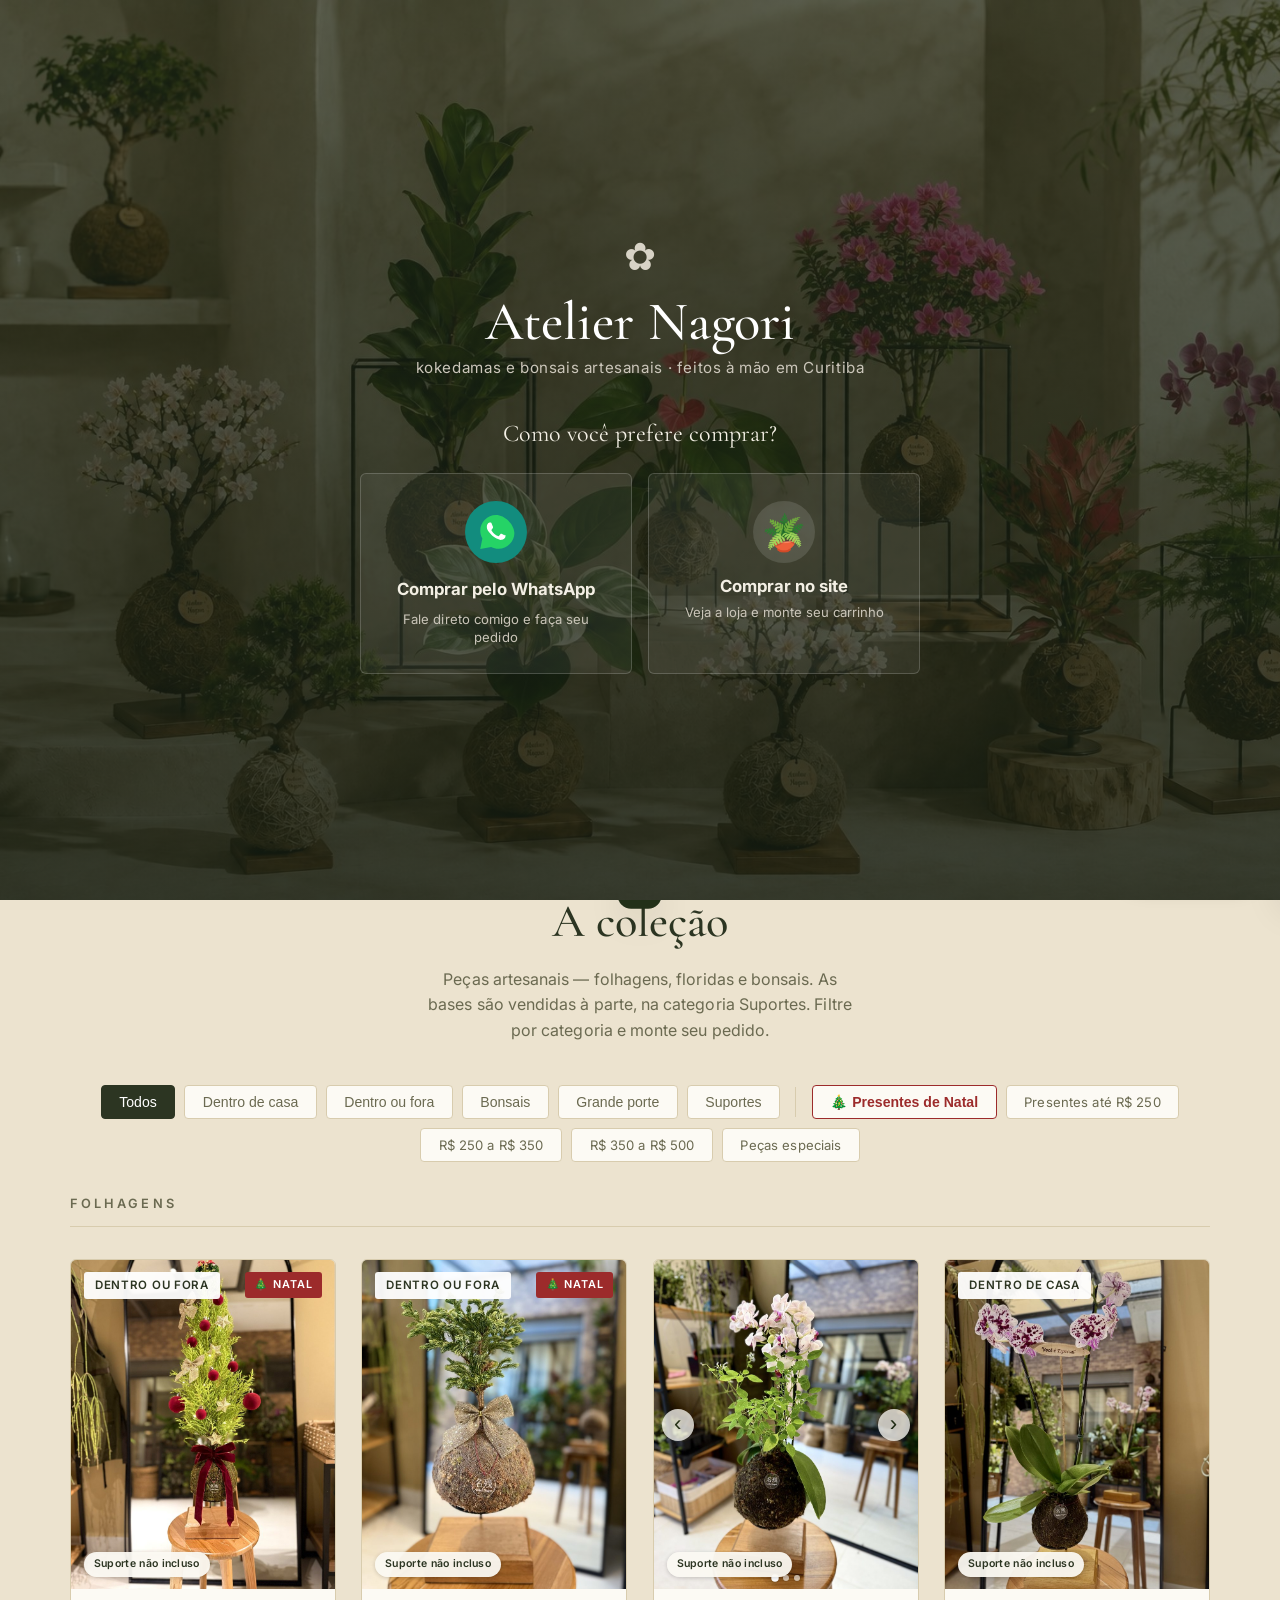
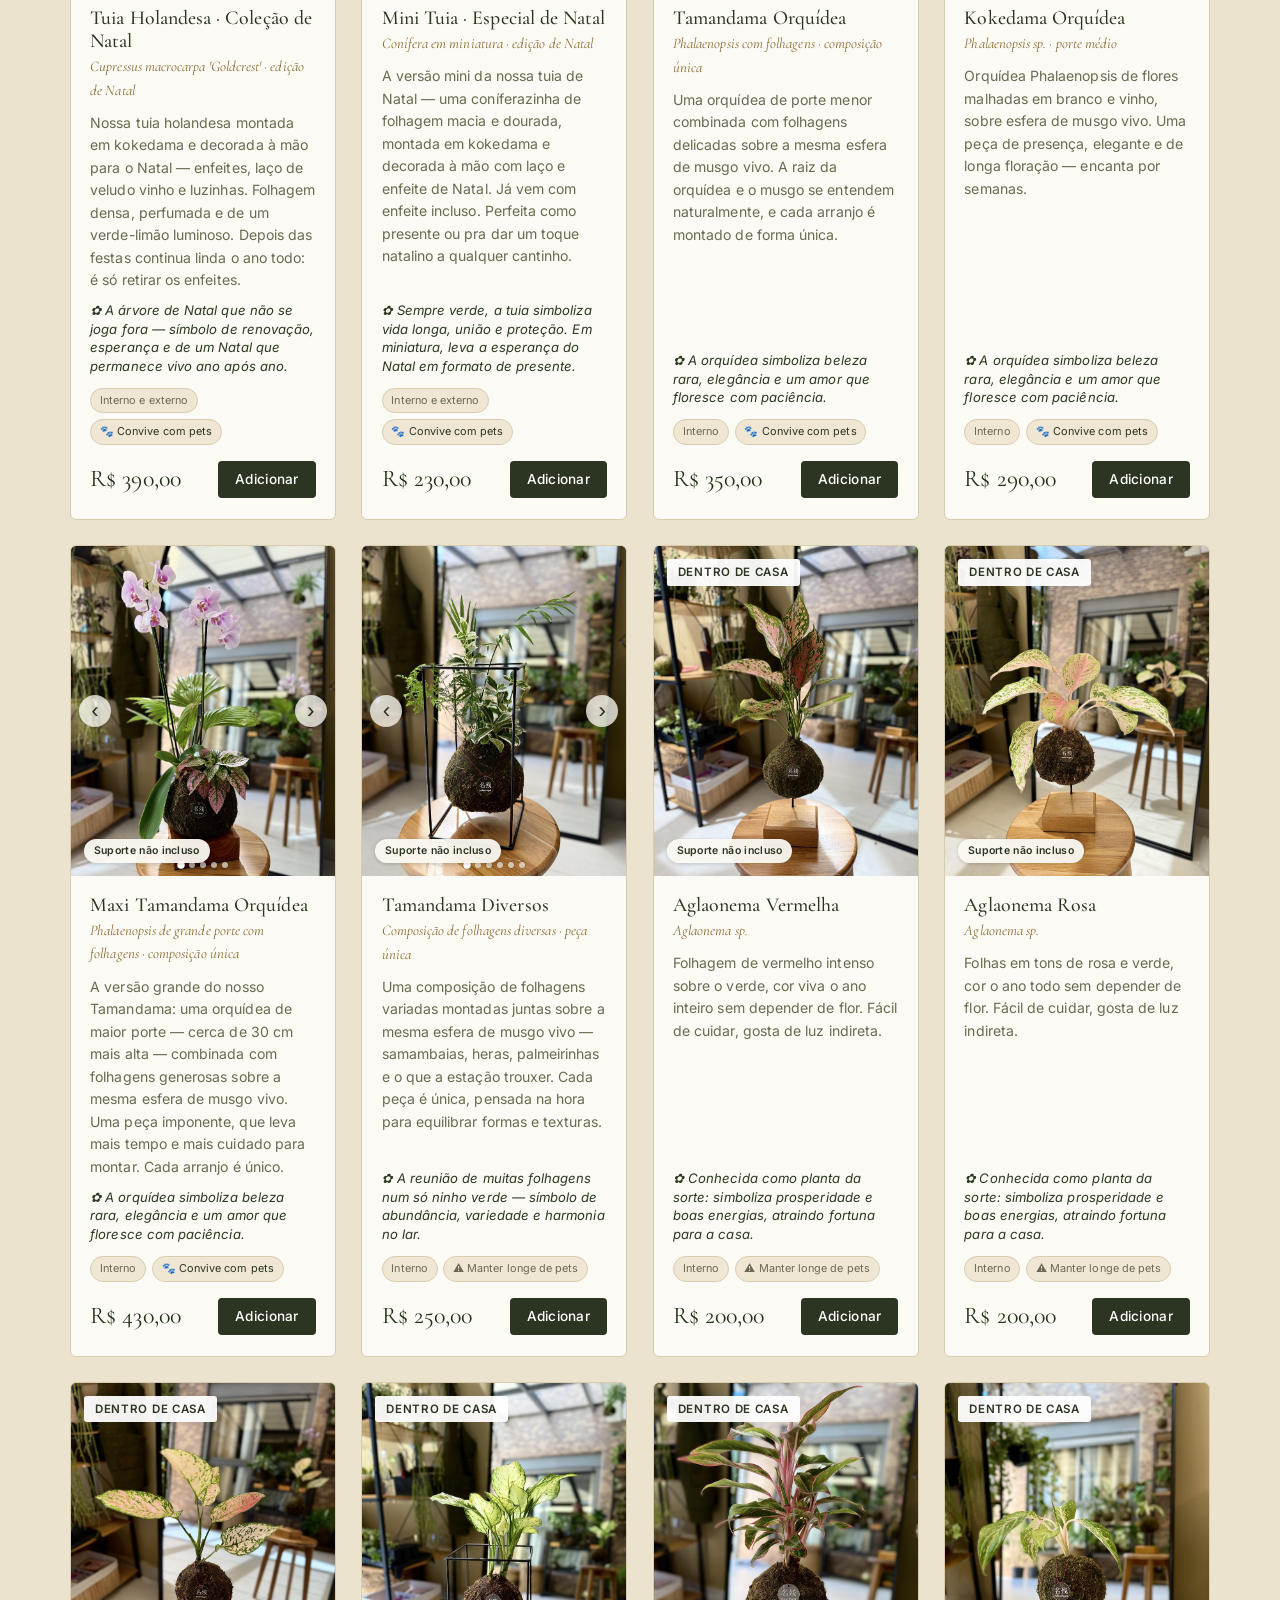
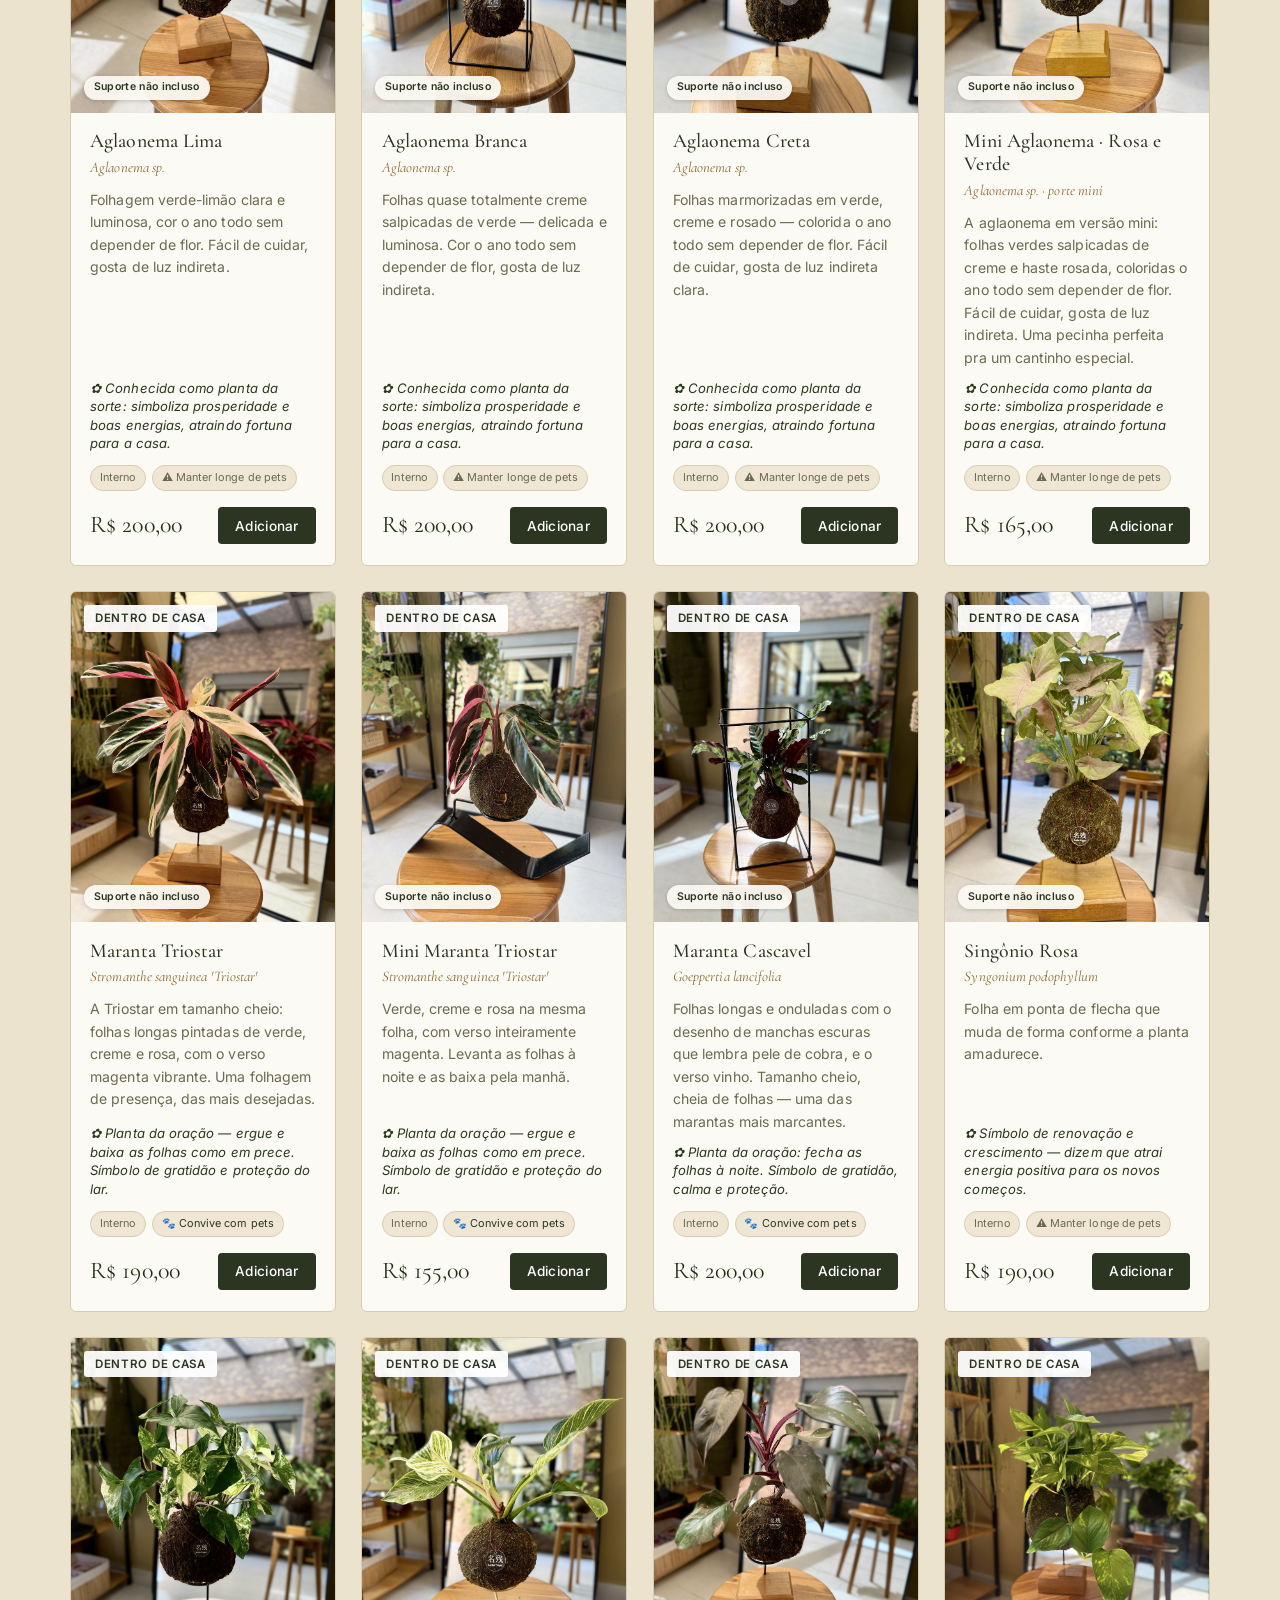
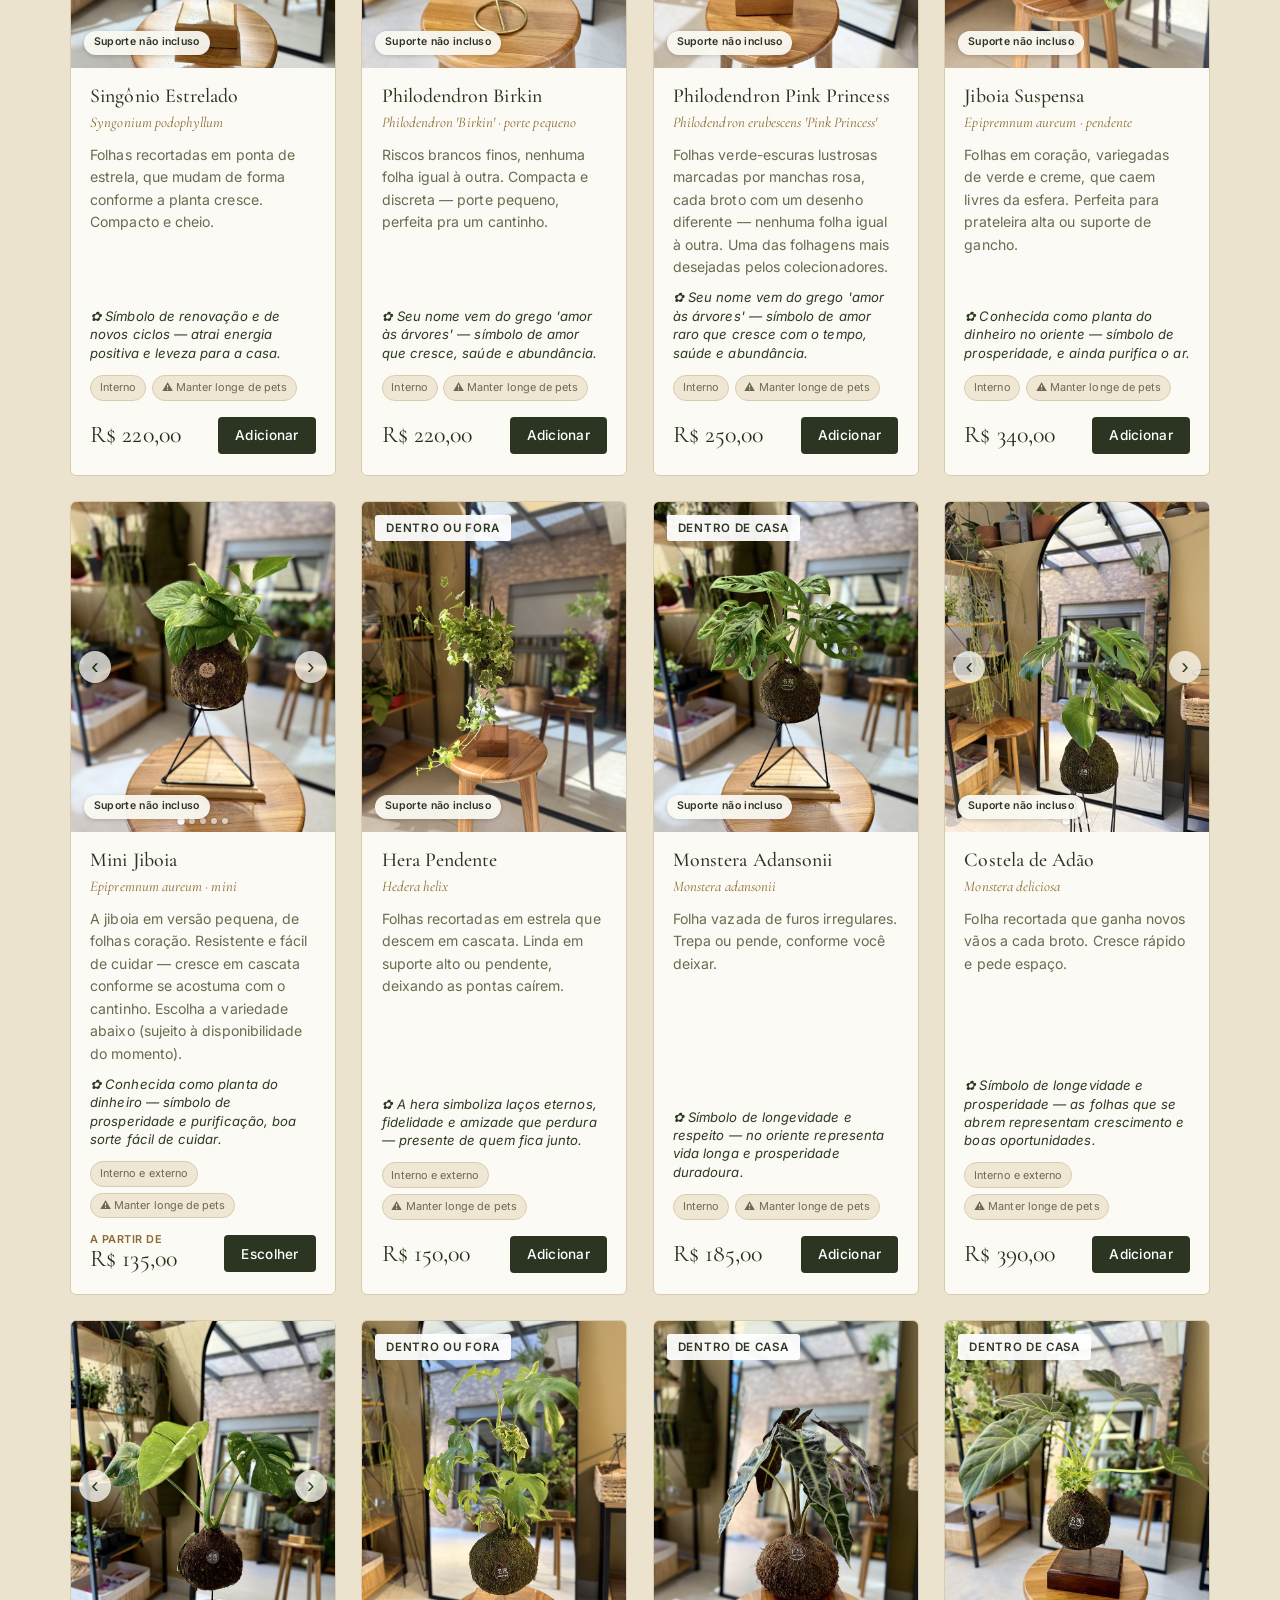
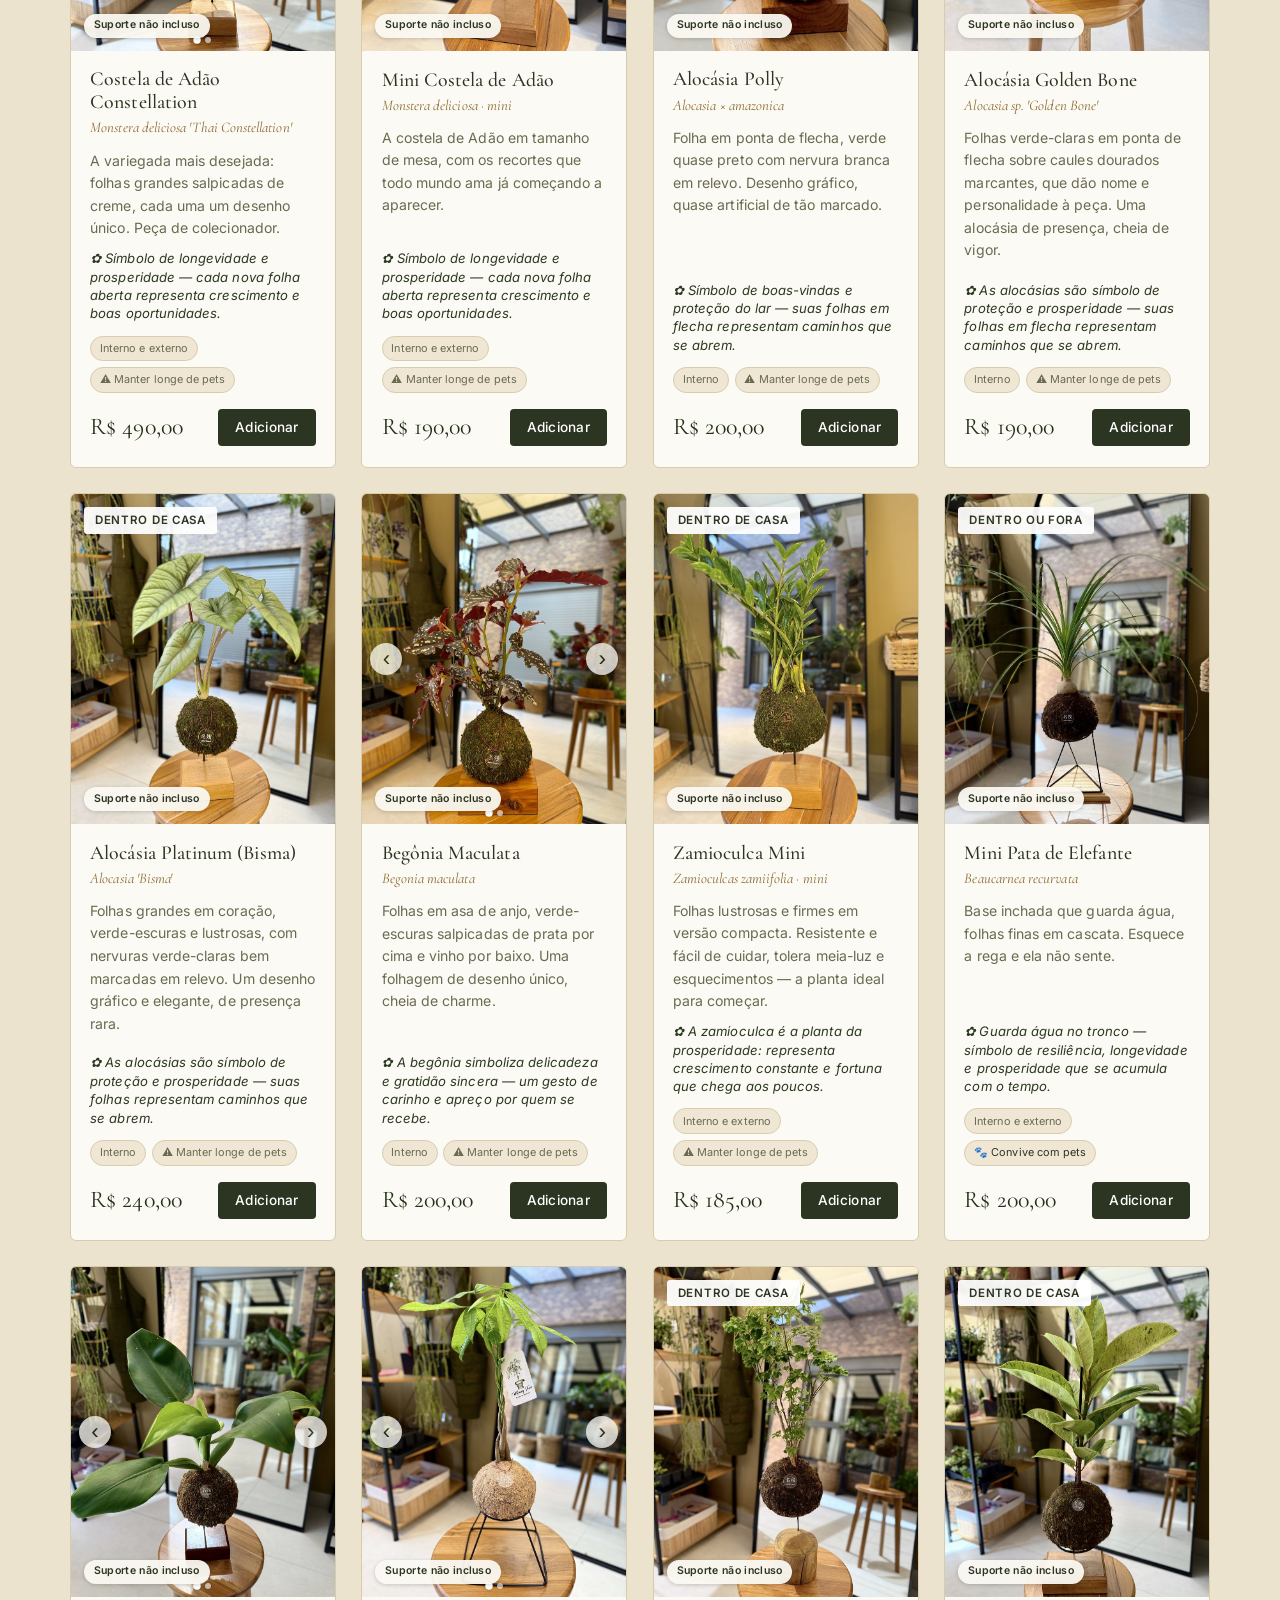
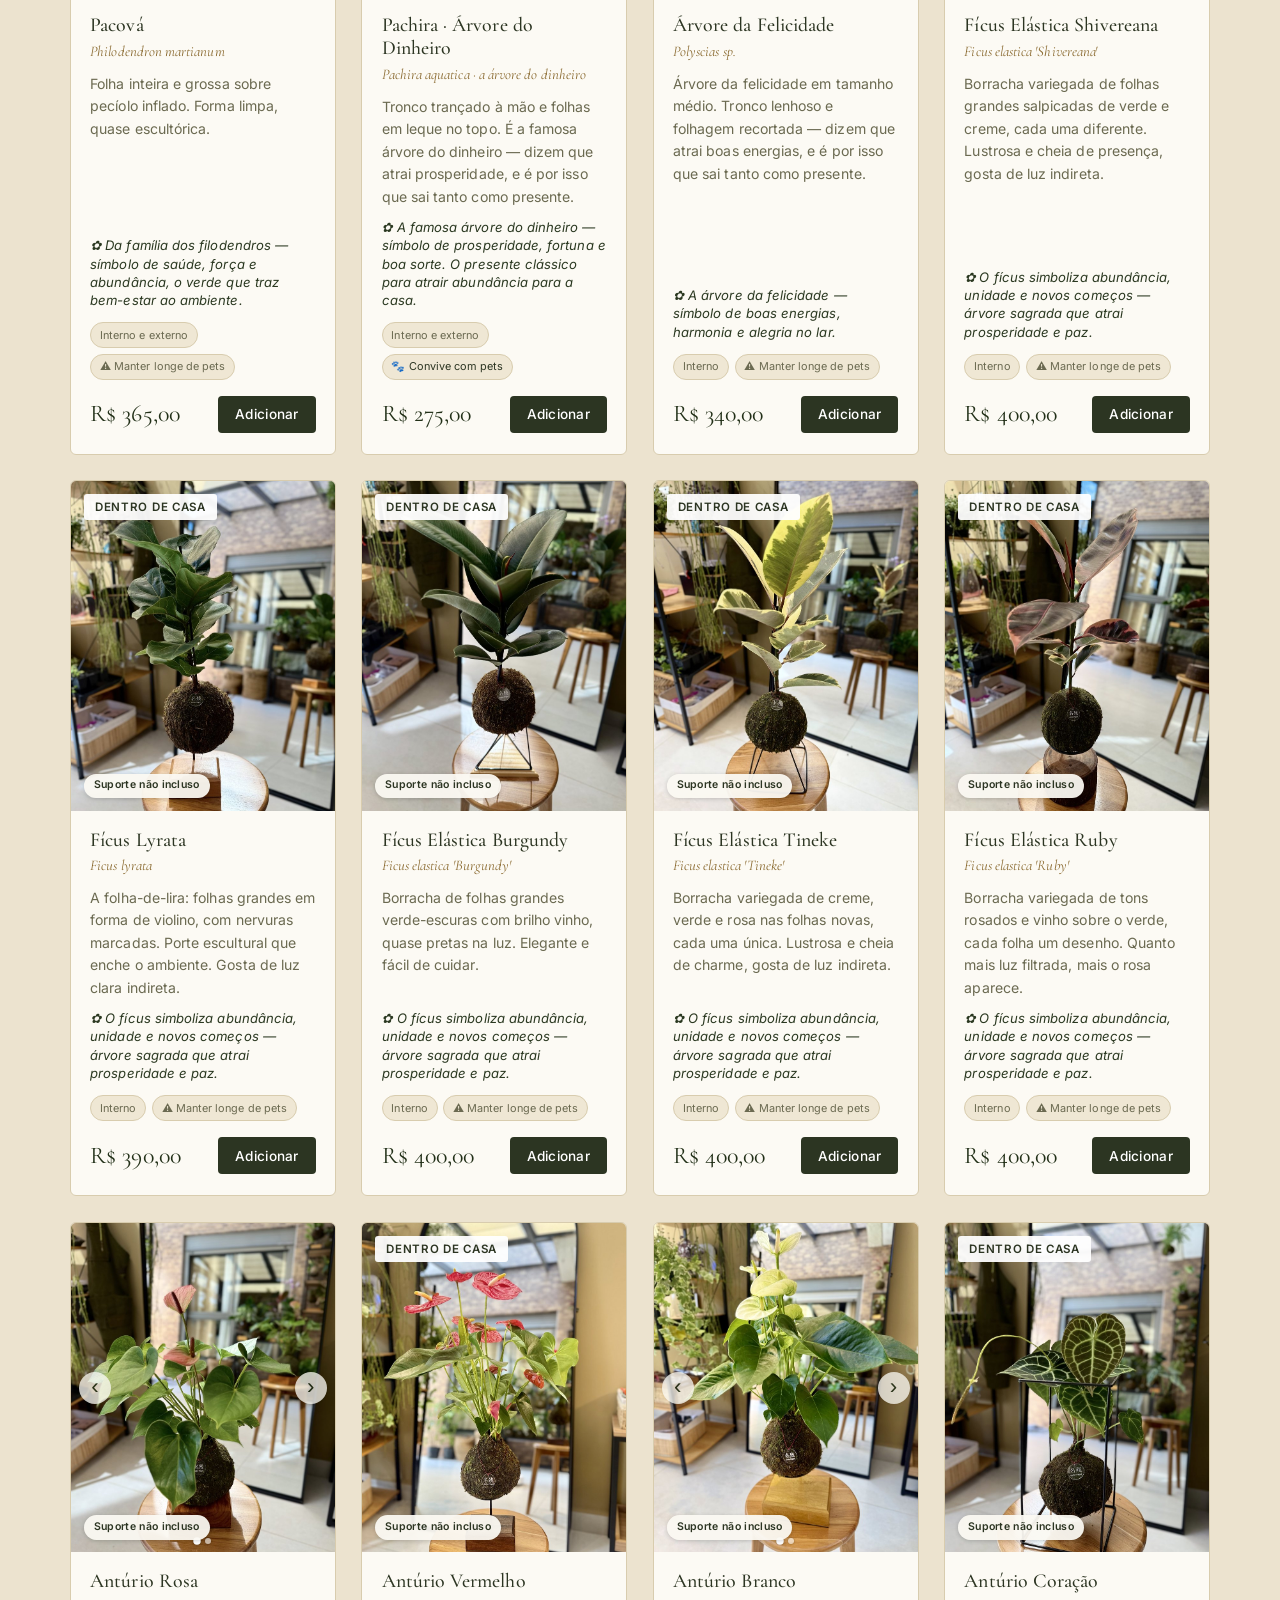
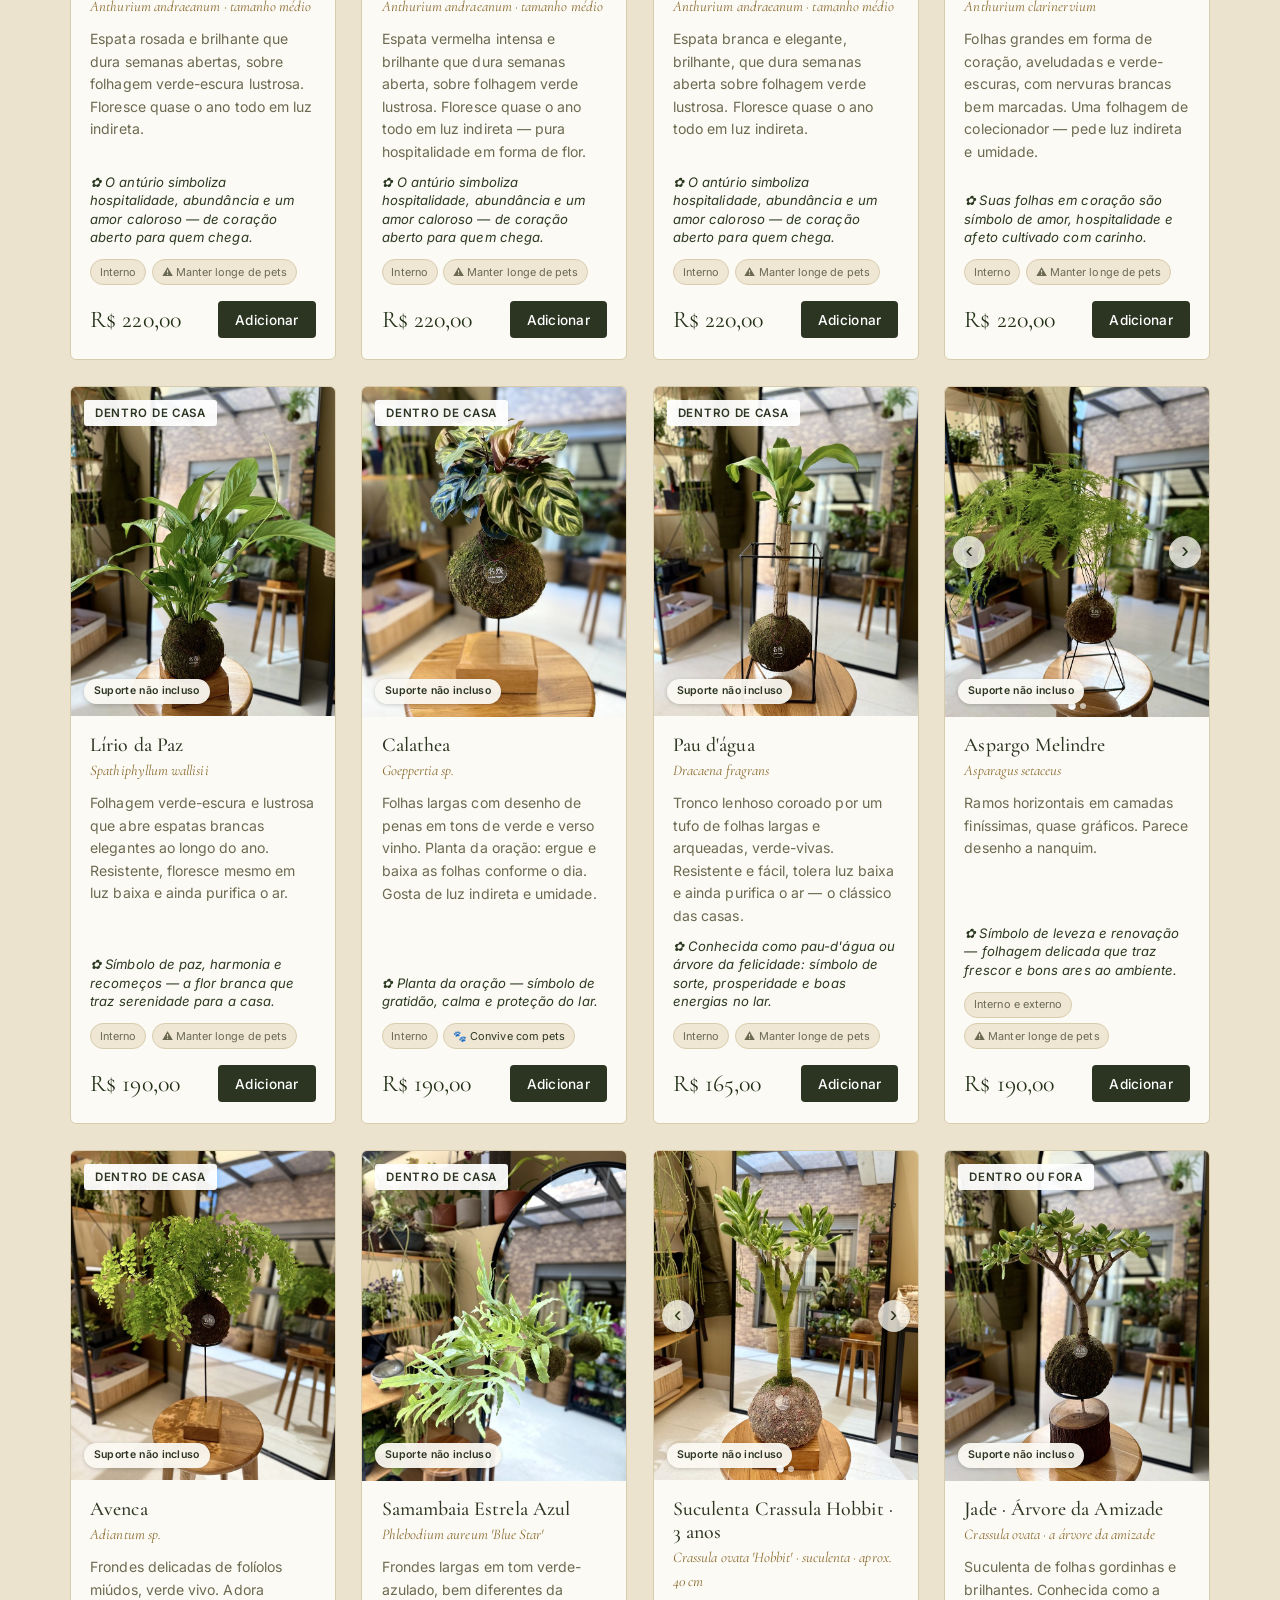
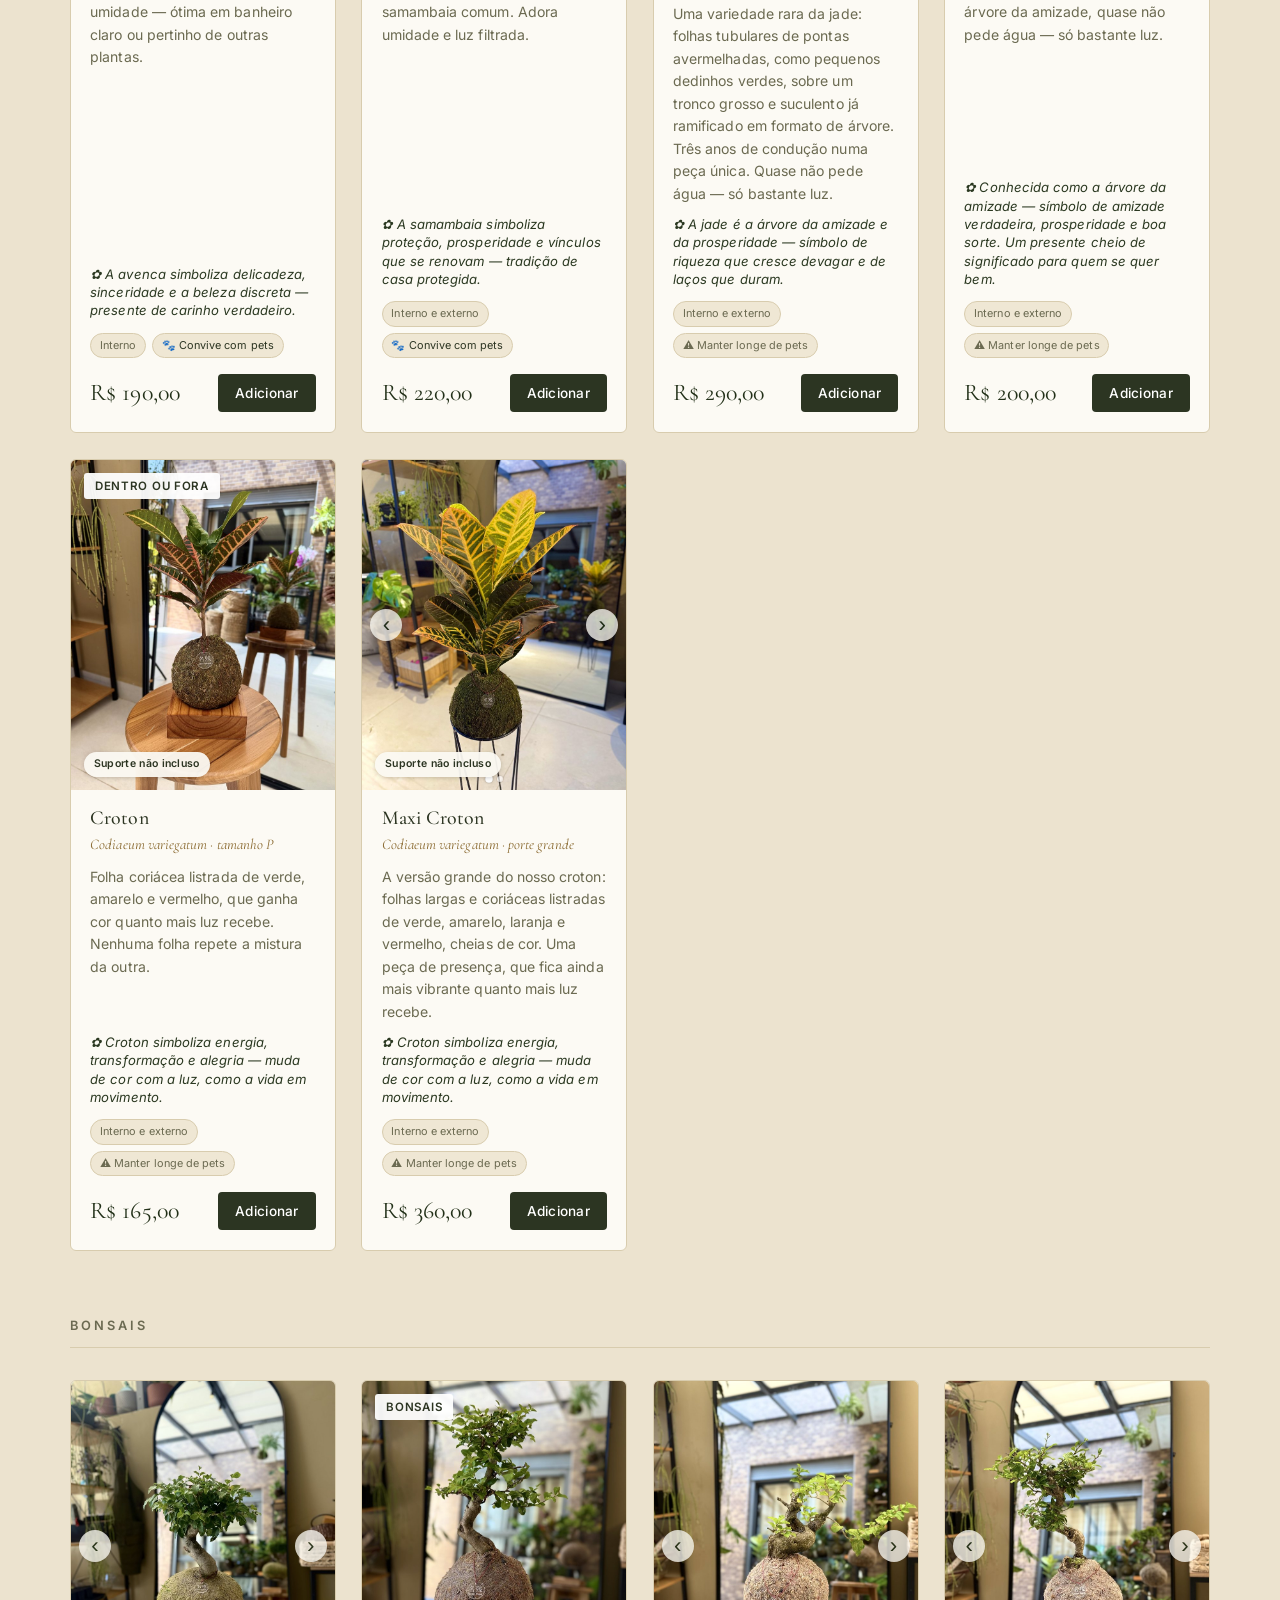
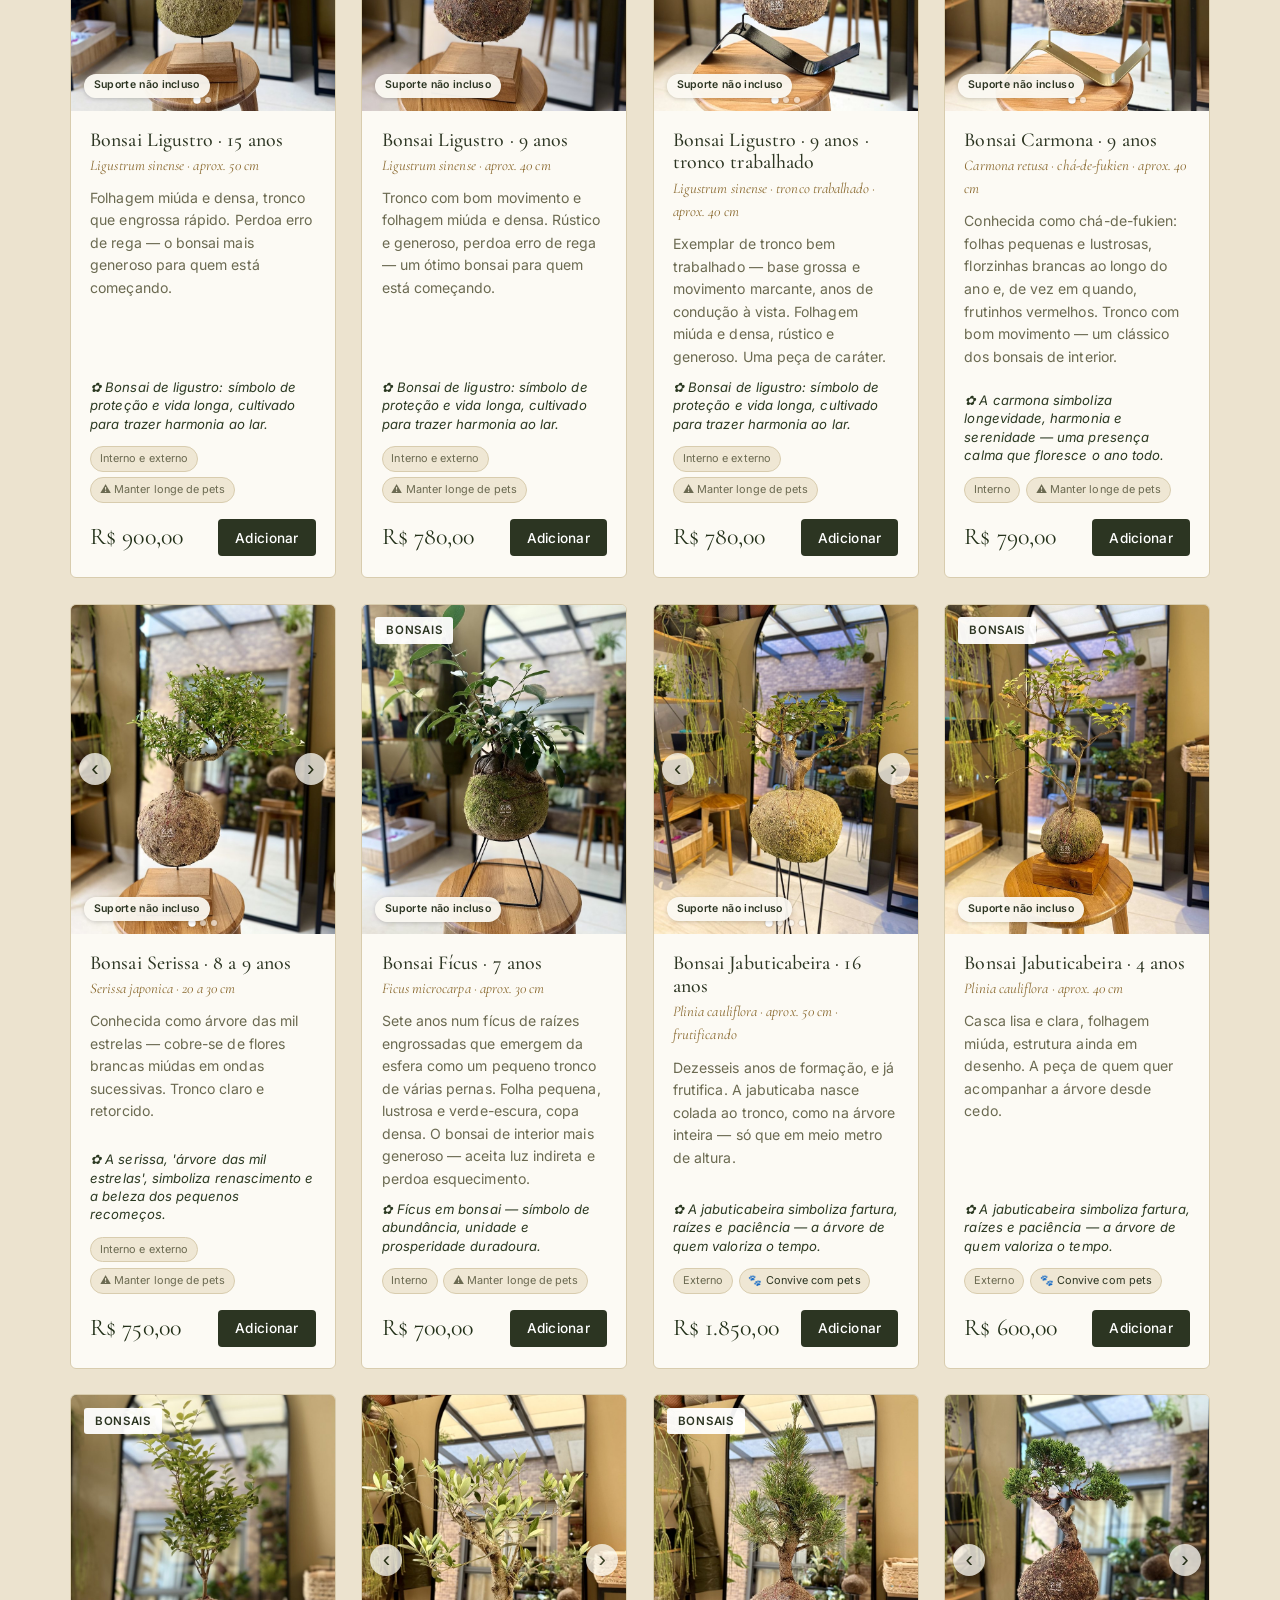
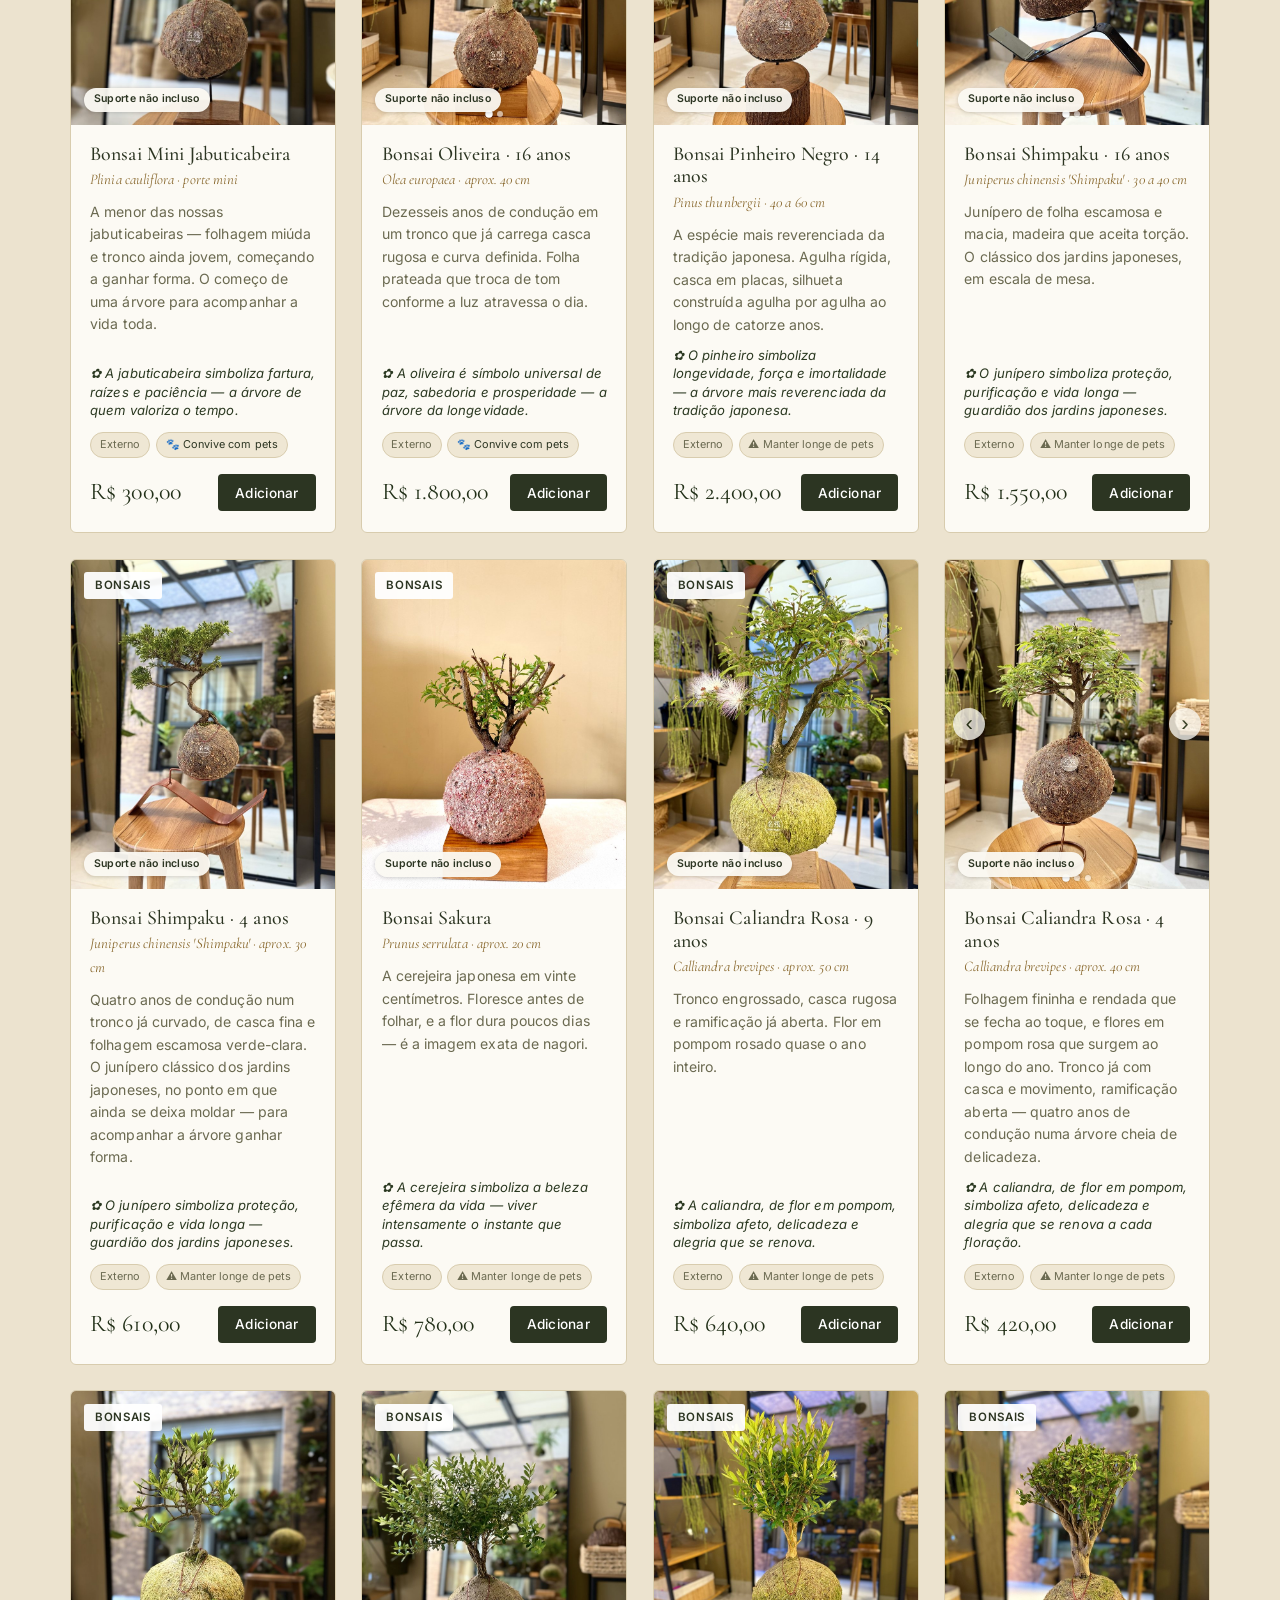
==== commit 34750604: "site/catalogo: oculta Renda Francesa e Tronco natural Removidas do site e dos catalogos (oculto:true" ====
--- a/index.html
+++ b/index.html
@@ -64,7 +64,7 @@
   <link rel="preconnect" href="https://fonts.googleapis.com" />
   <link rel="preconnect" href="https://fonts.gstatic.com" crossorigin />
   <link href="https://fonts.googleapis.com/css2?family=Cormorant+Garamond:wght@400;500;600&family=Inter:wght@300;400;500;600&display=swap" rel="stylesheet" />
-  <link rel="stylesheet" href="css/styles.css?v=318" />
+  <link rel="stylesheet" href="css/styles.css?v=319" />
   <link rel="icon" href="data:image/svg+xml,<svg xmlns='http://www.w3.org/2000/svg' viewBox='0 0 100 100'><circle cx='50' cy='62' r='30' fill='%236b5a3e'/><path d='M50 40 Q40 10 50 2 Q60 10 50 40' fill='%234e7c4a'/></svg>" />
 </head>
 <body>
@@ -388,8 +388,8 @@
     <div class="modal" id="productModal" role="dialog" aria-modal="true"></div>
   </div>
 
-  <script src="js/config.js?v=318"></script>
-  <script src="js/products.js?v=318"></script>
-  <script src="js/app.js?v=318"></script>
+  <script src="js/config.js?v=319"></script>
+  <script src="js/products.js?v=319"></script>
+  <script src="js/app.js?v=319"></script>
 </body>
 </html>
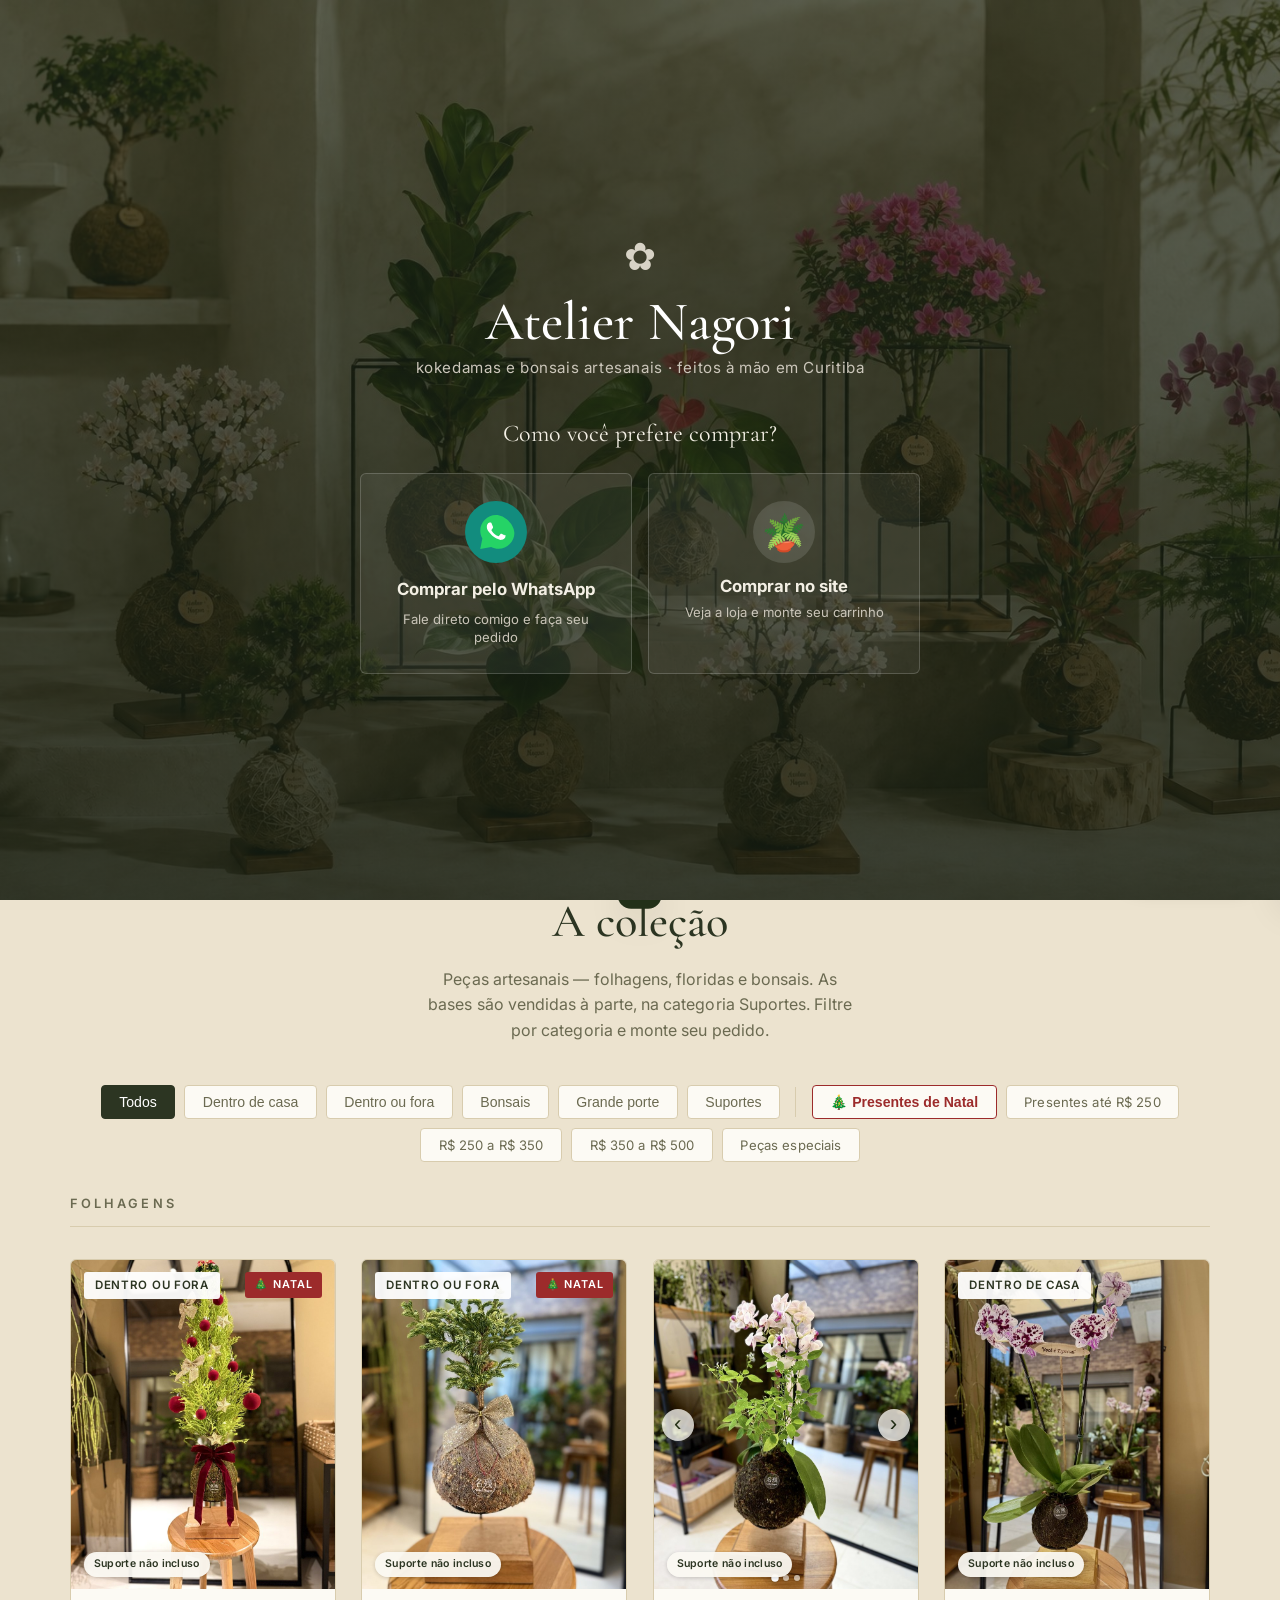
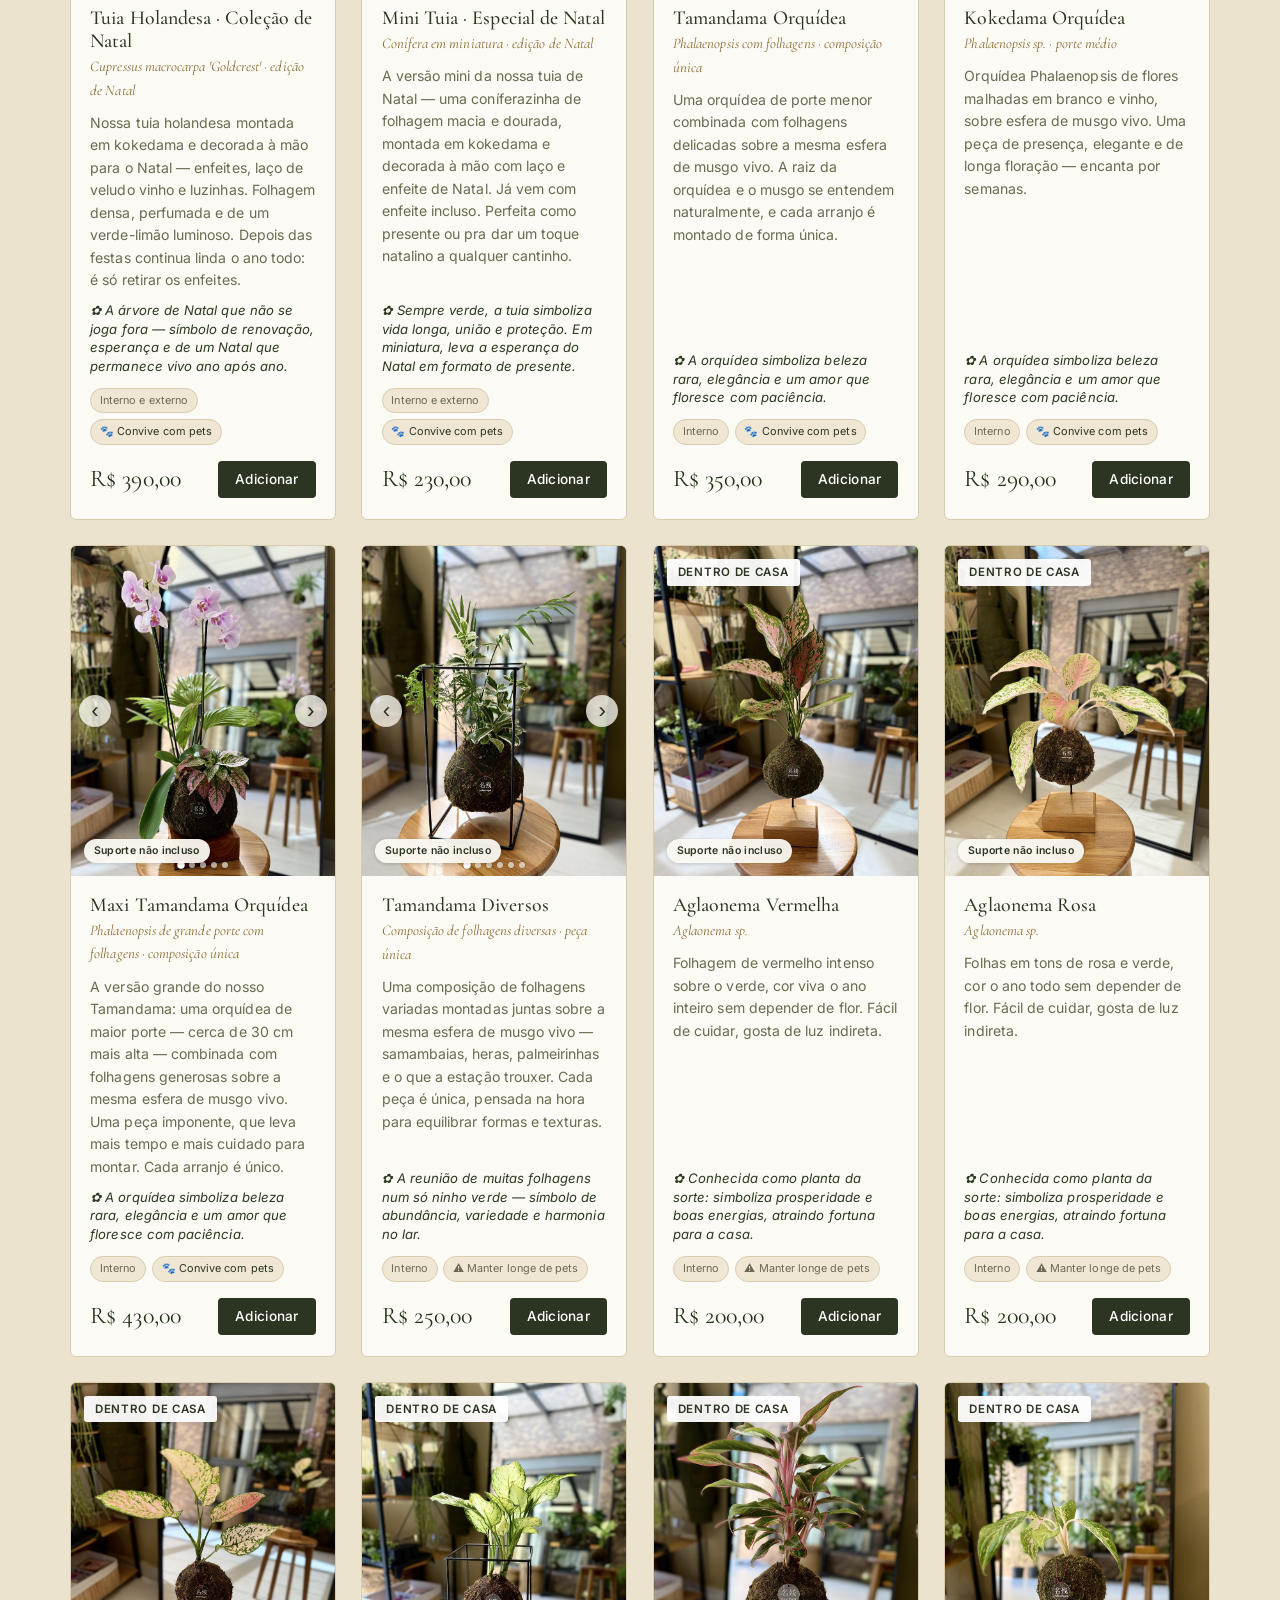
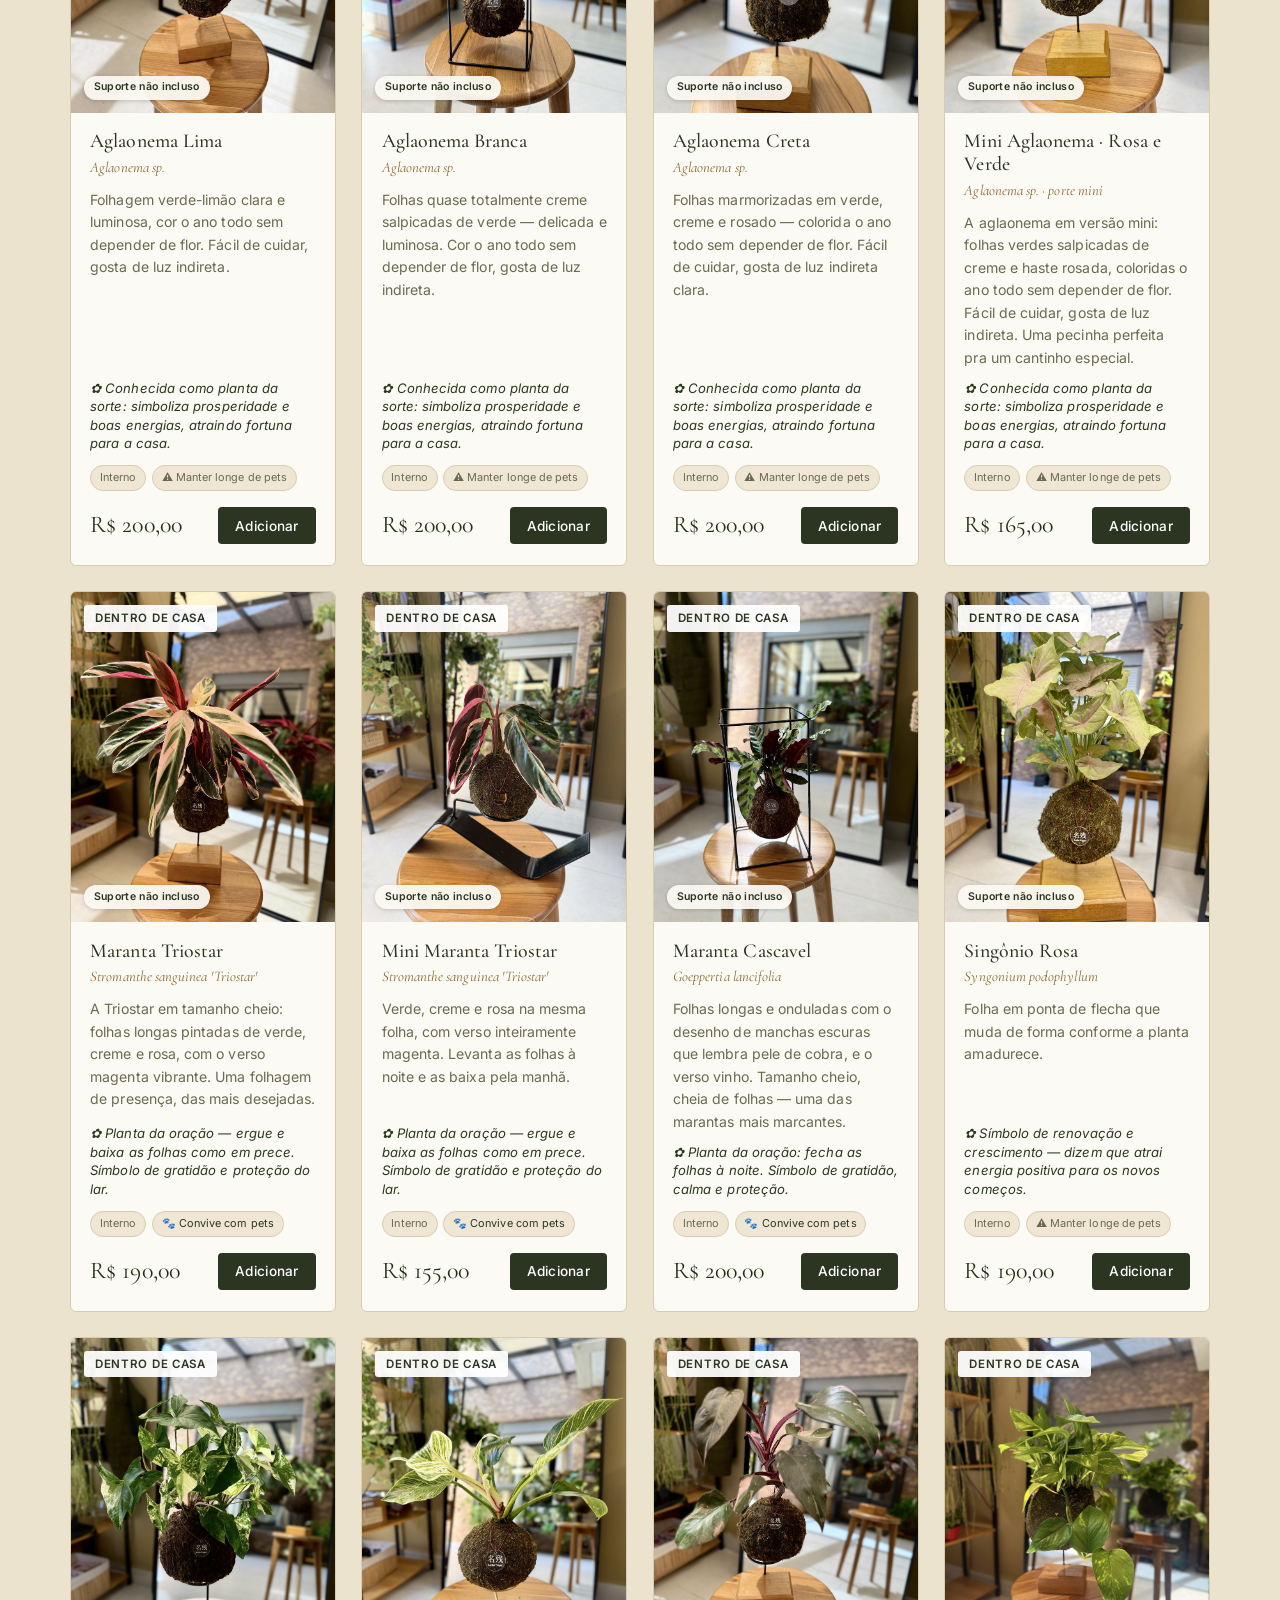
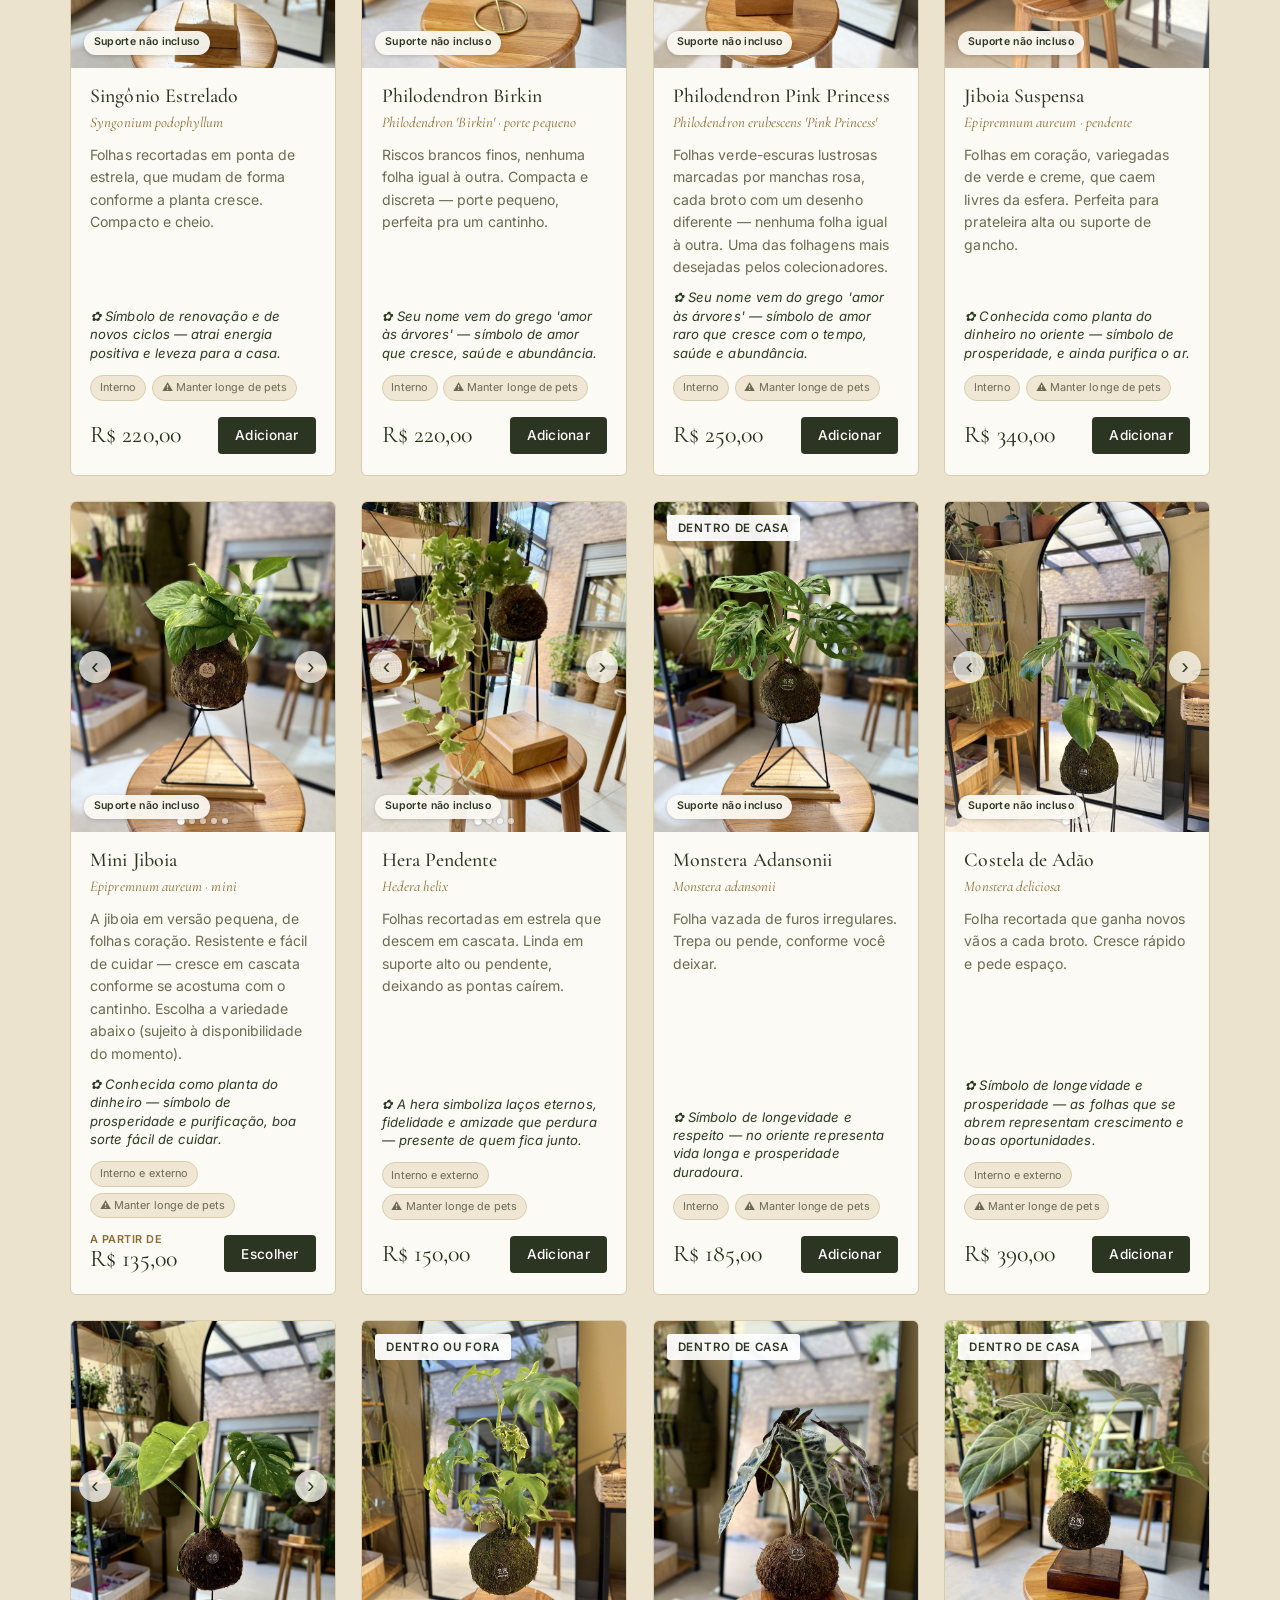
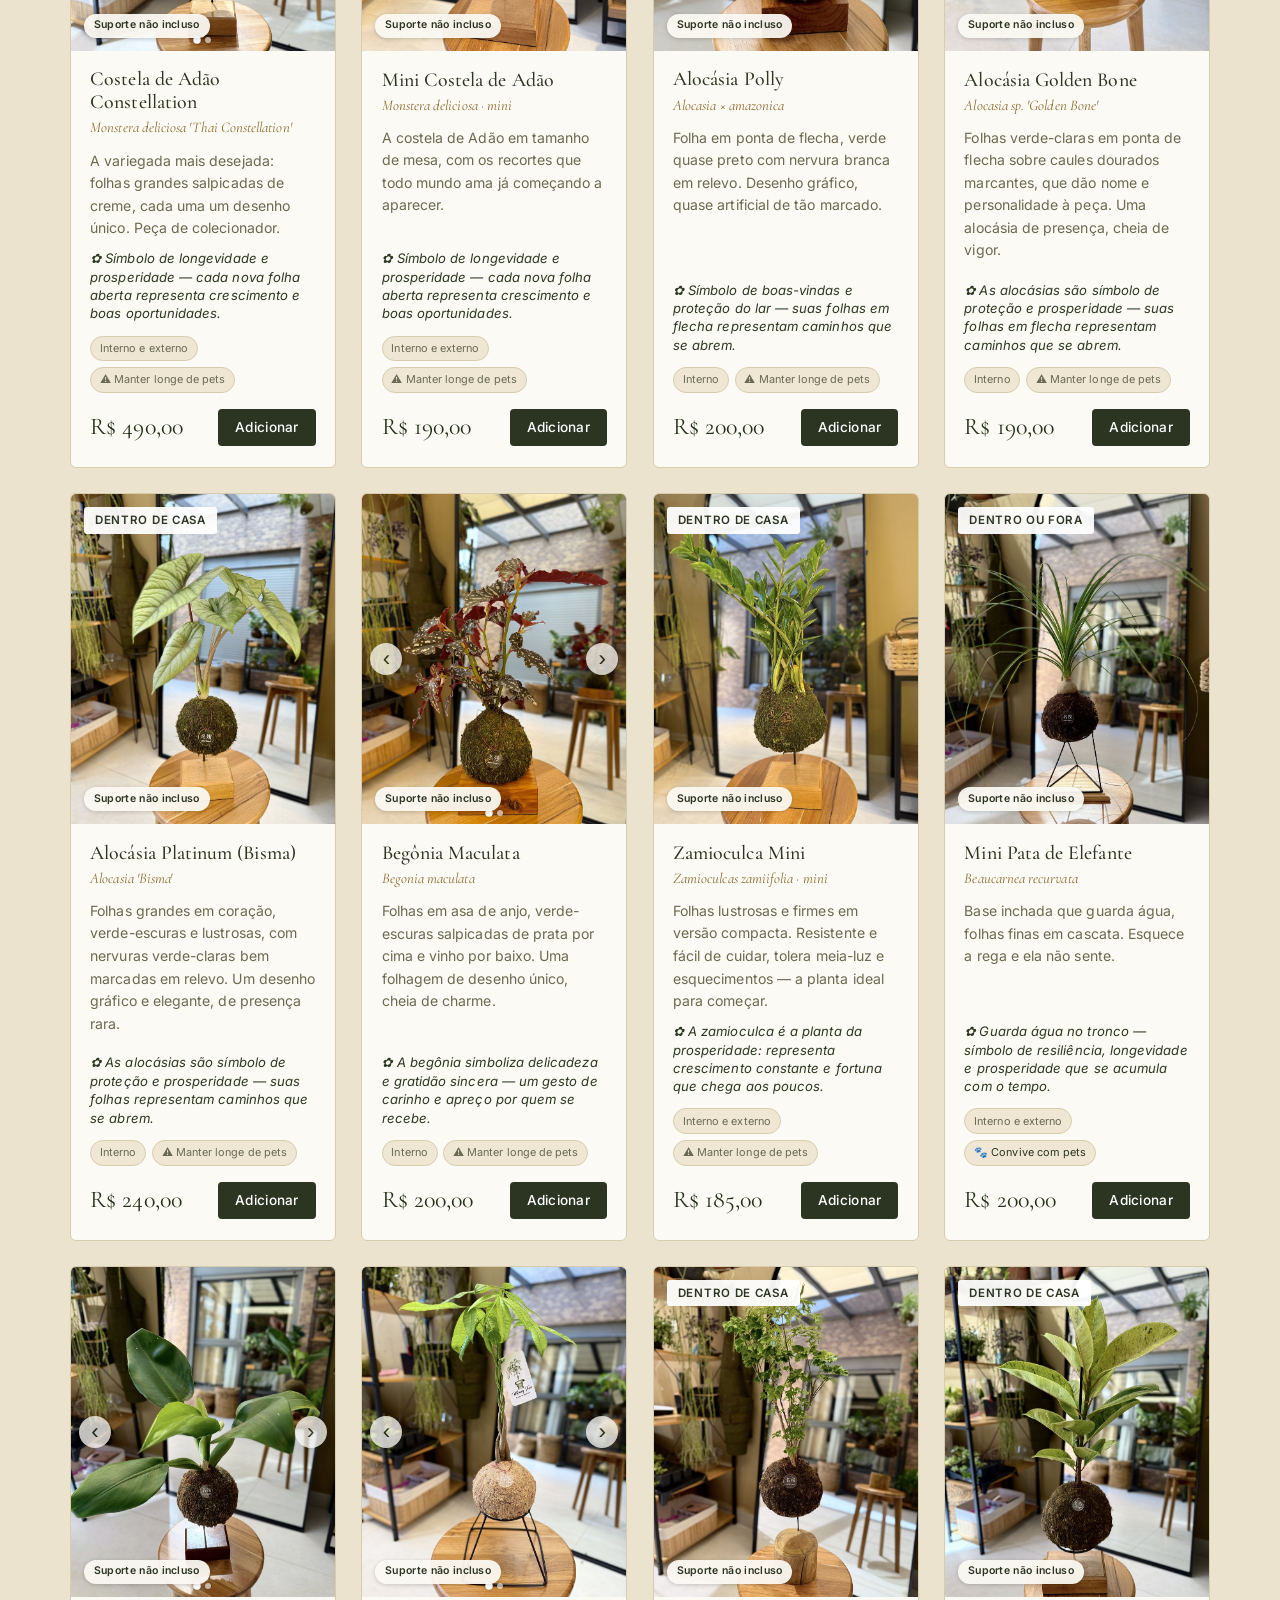
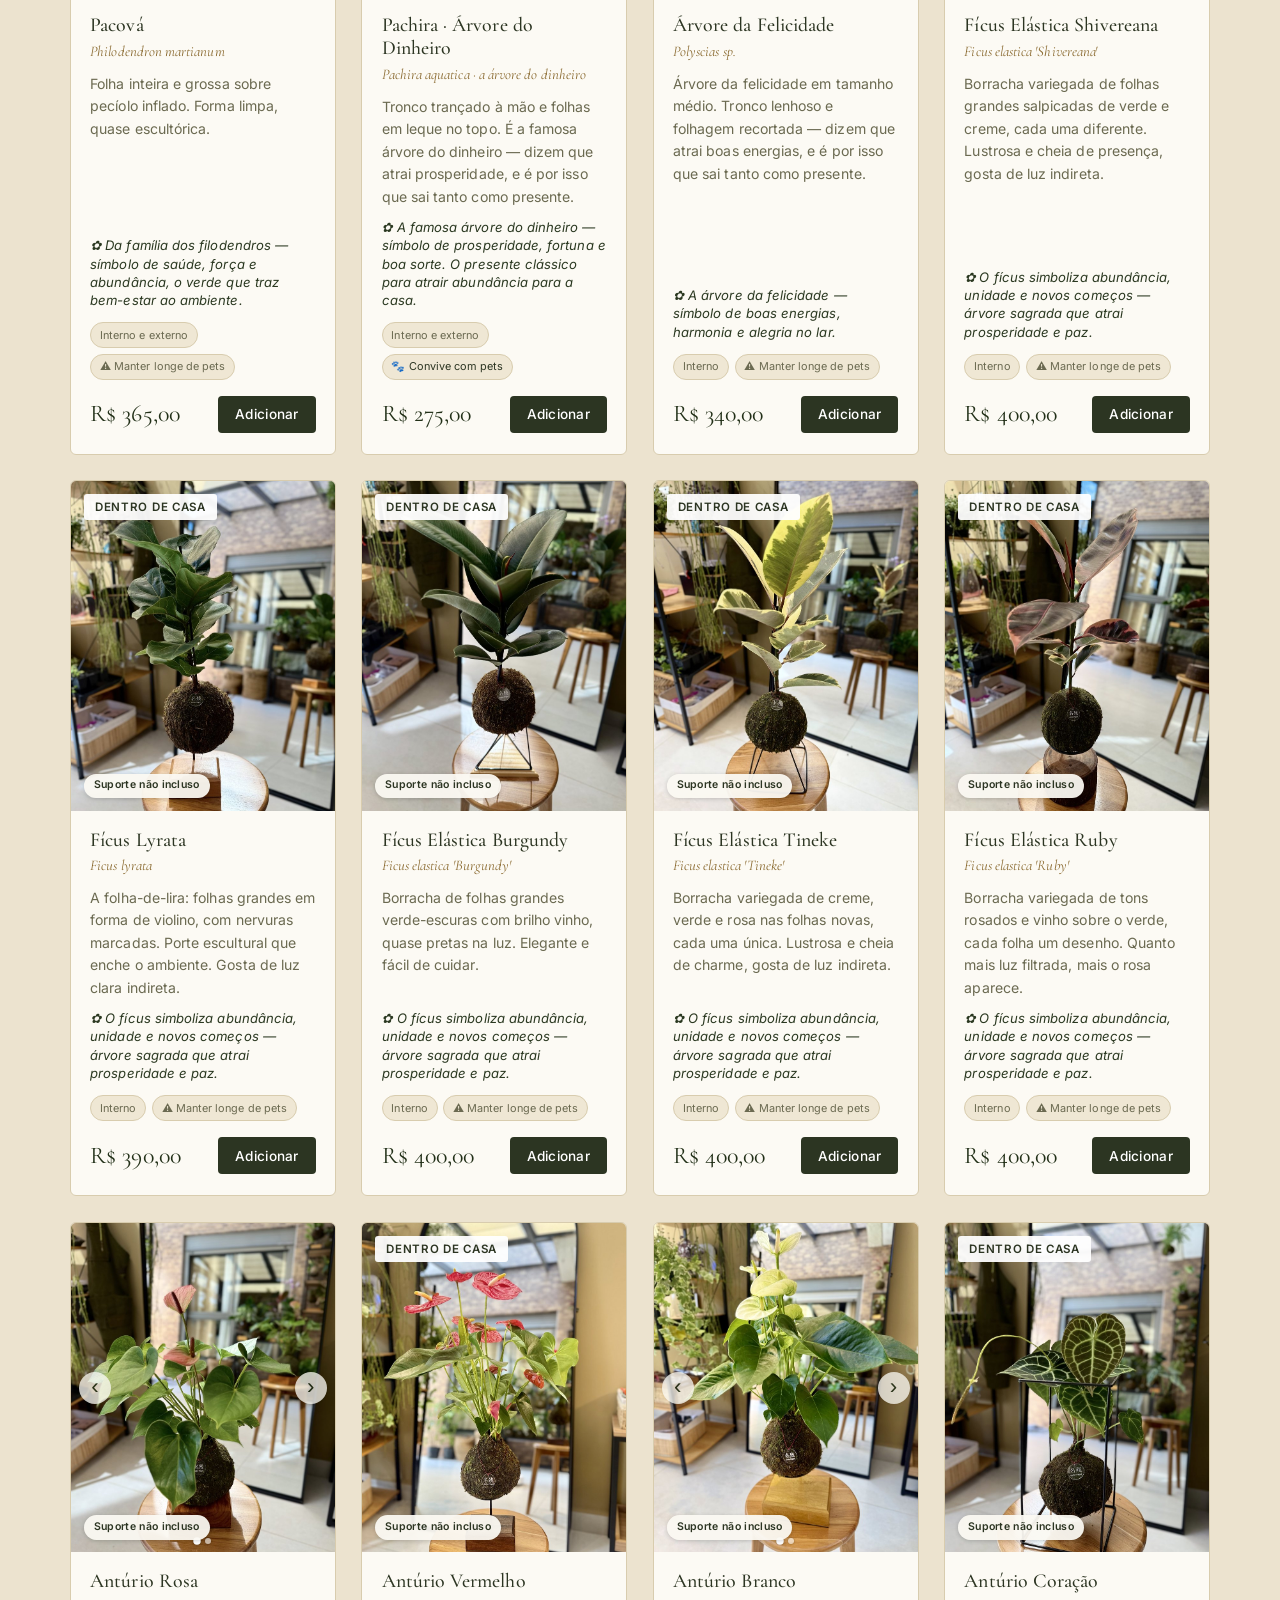
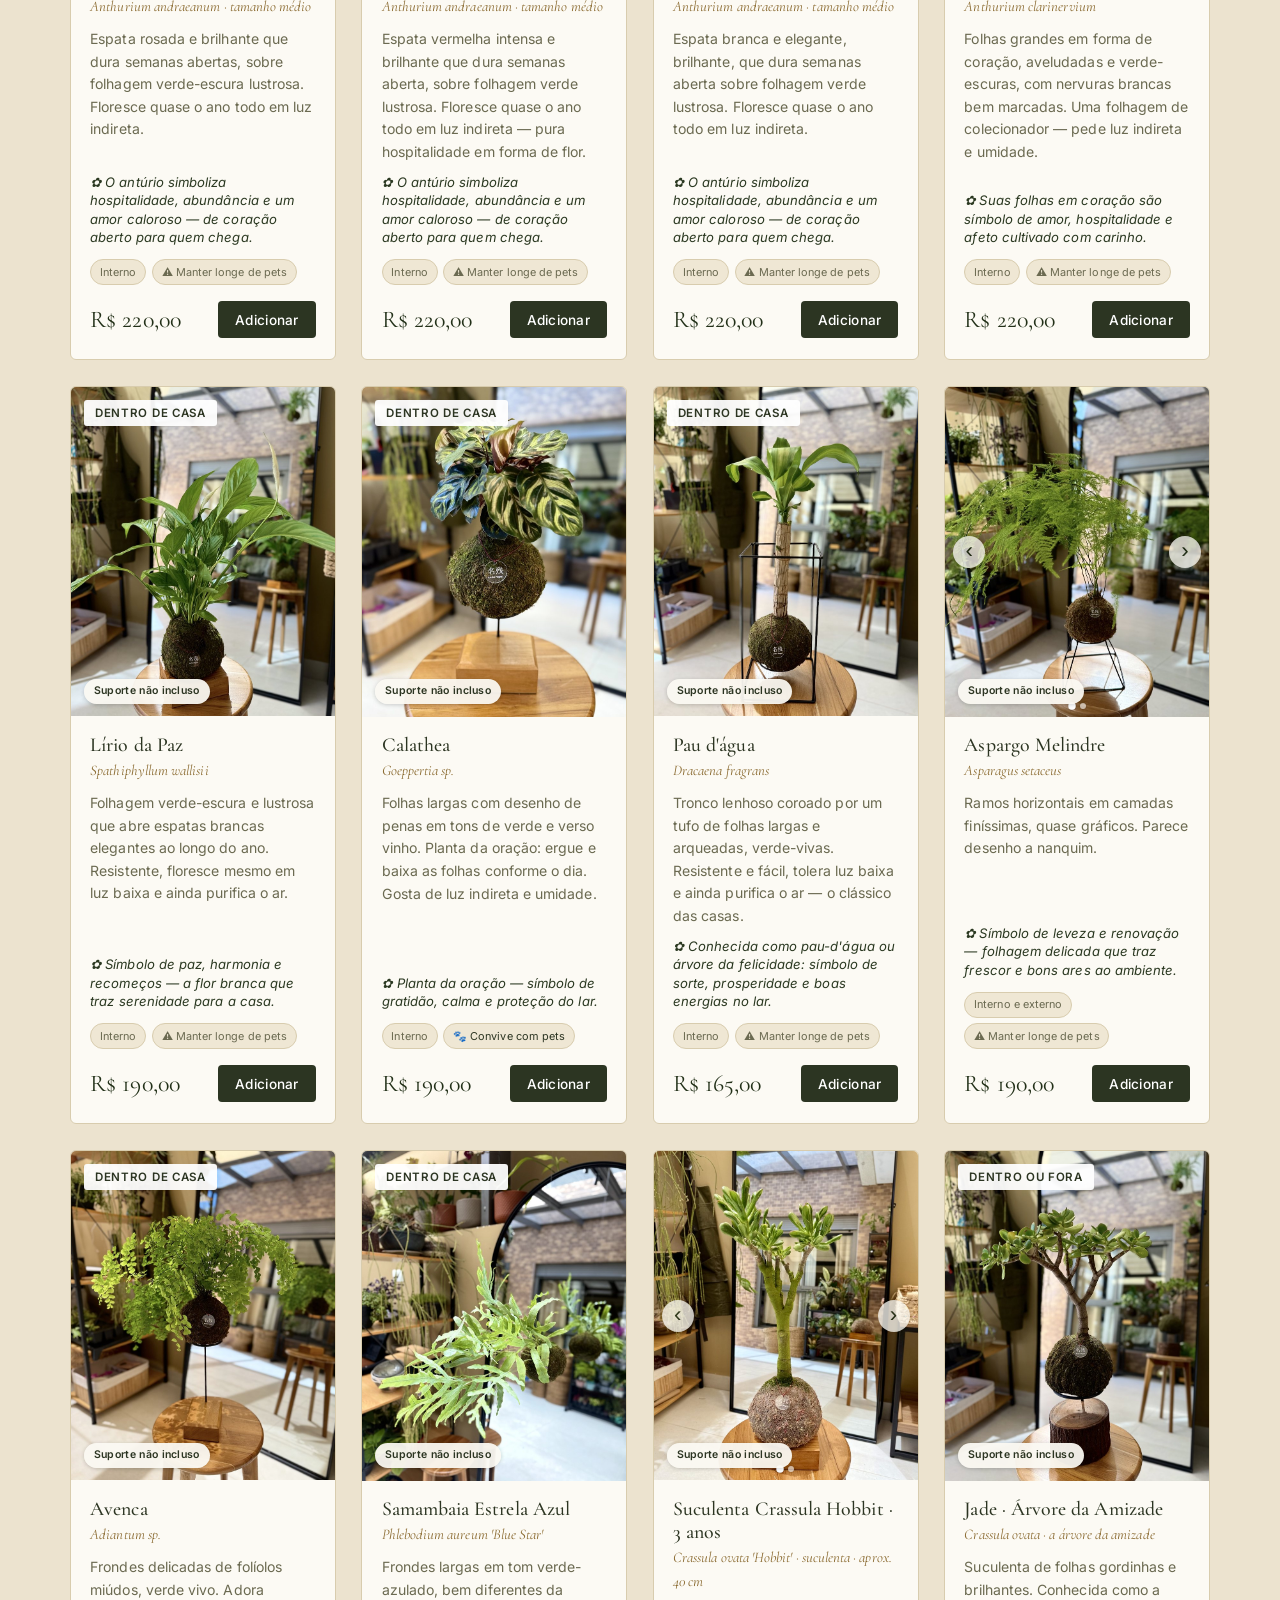
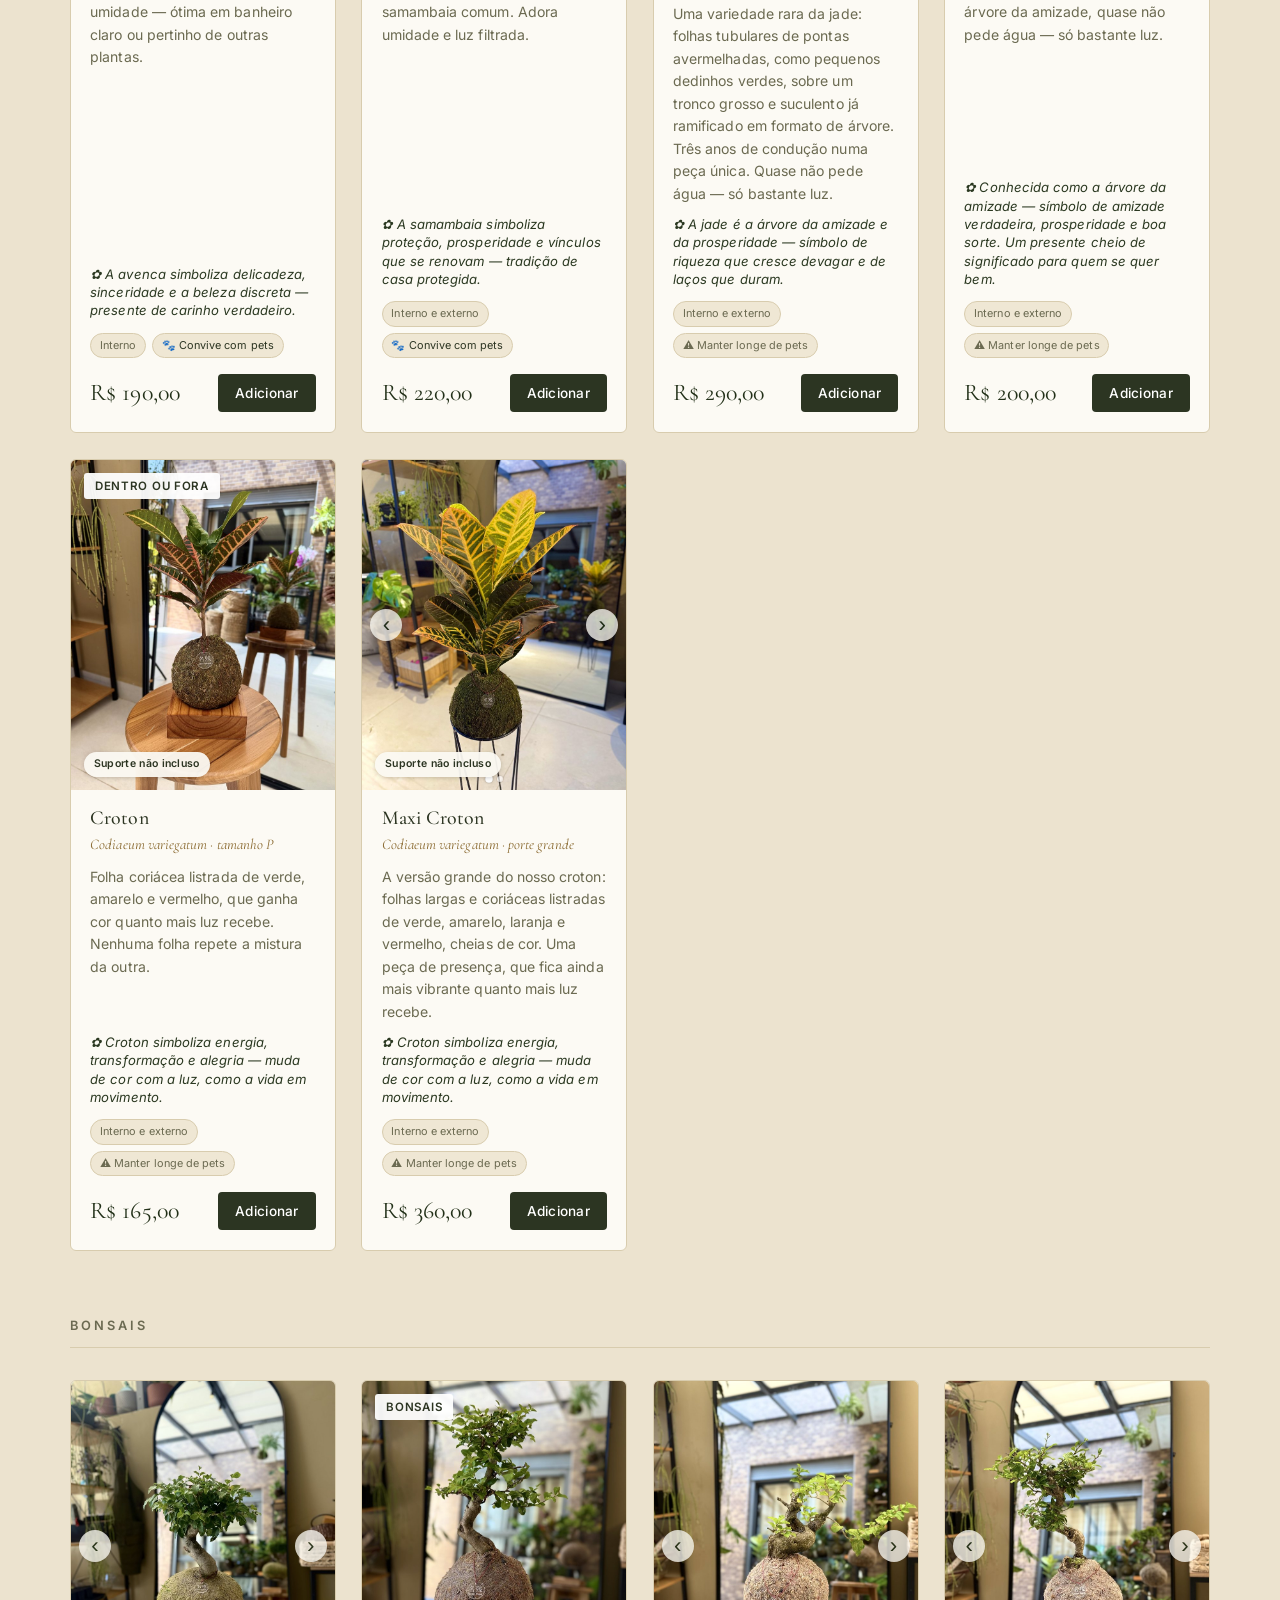
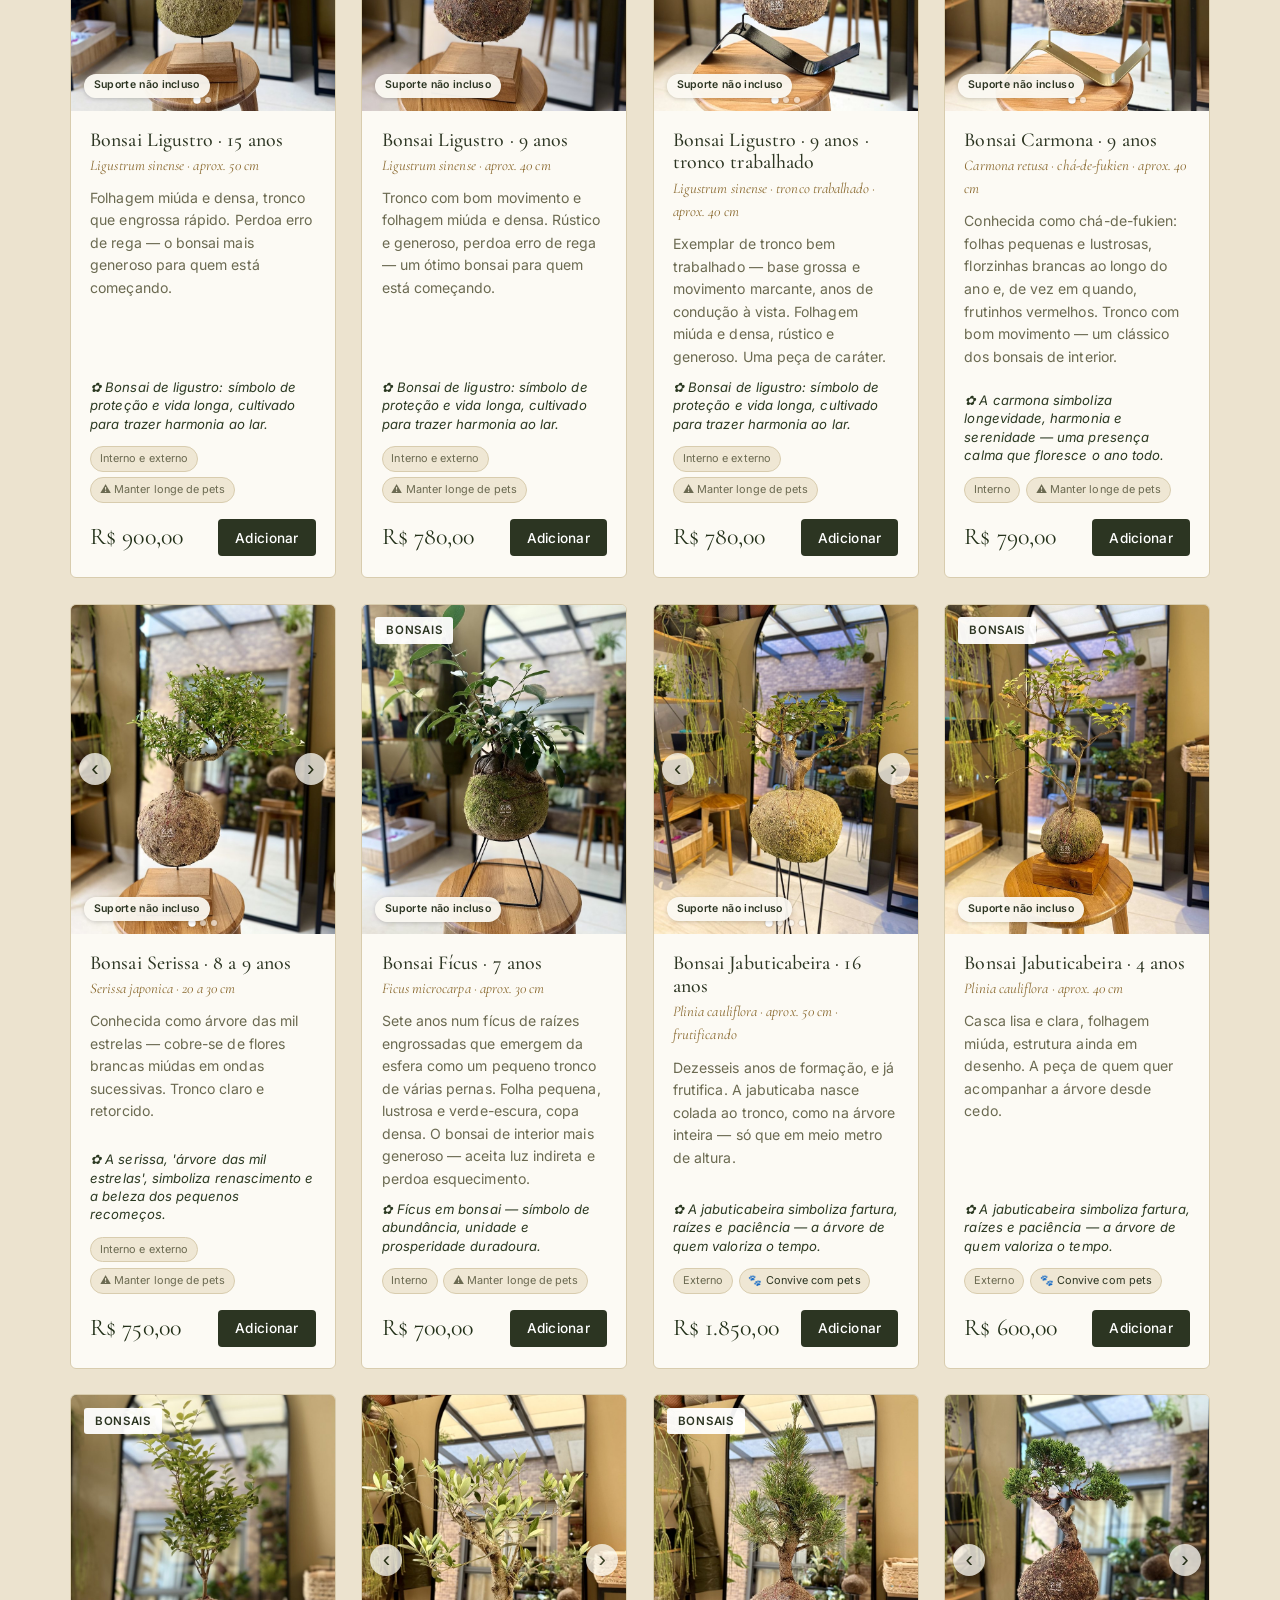
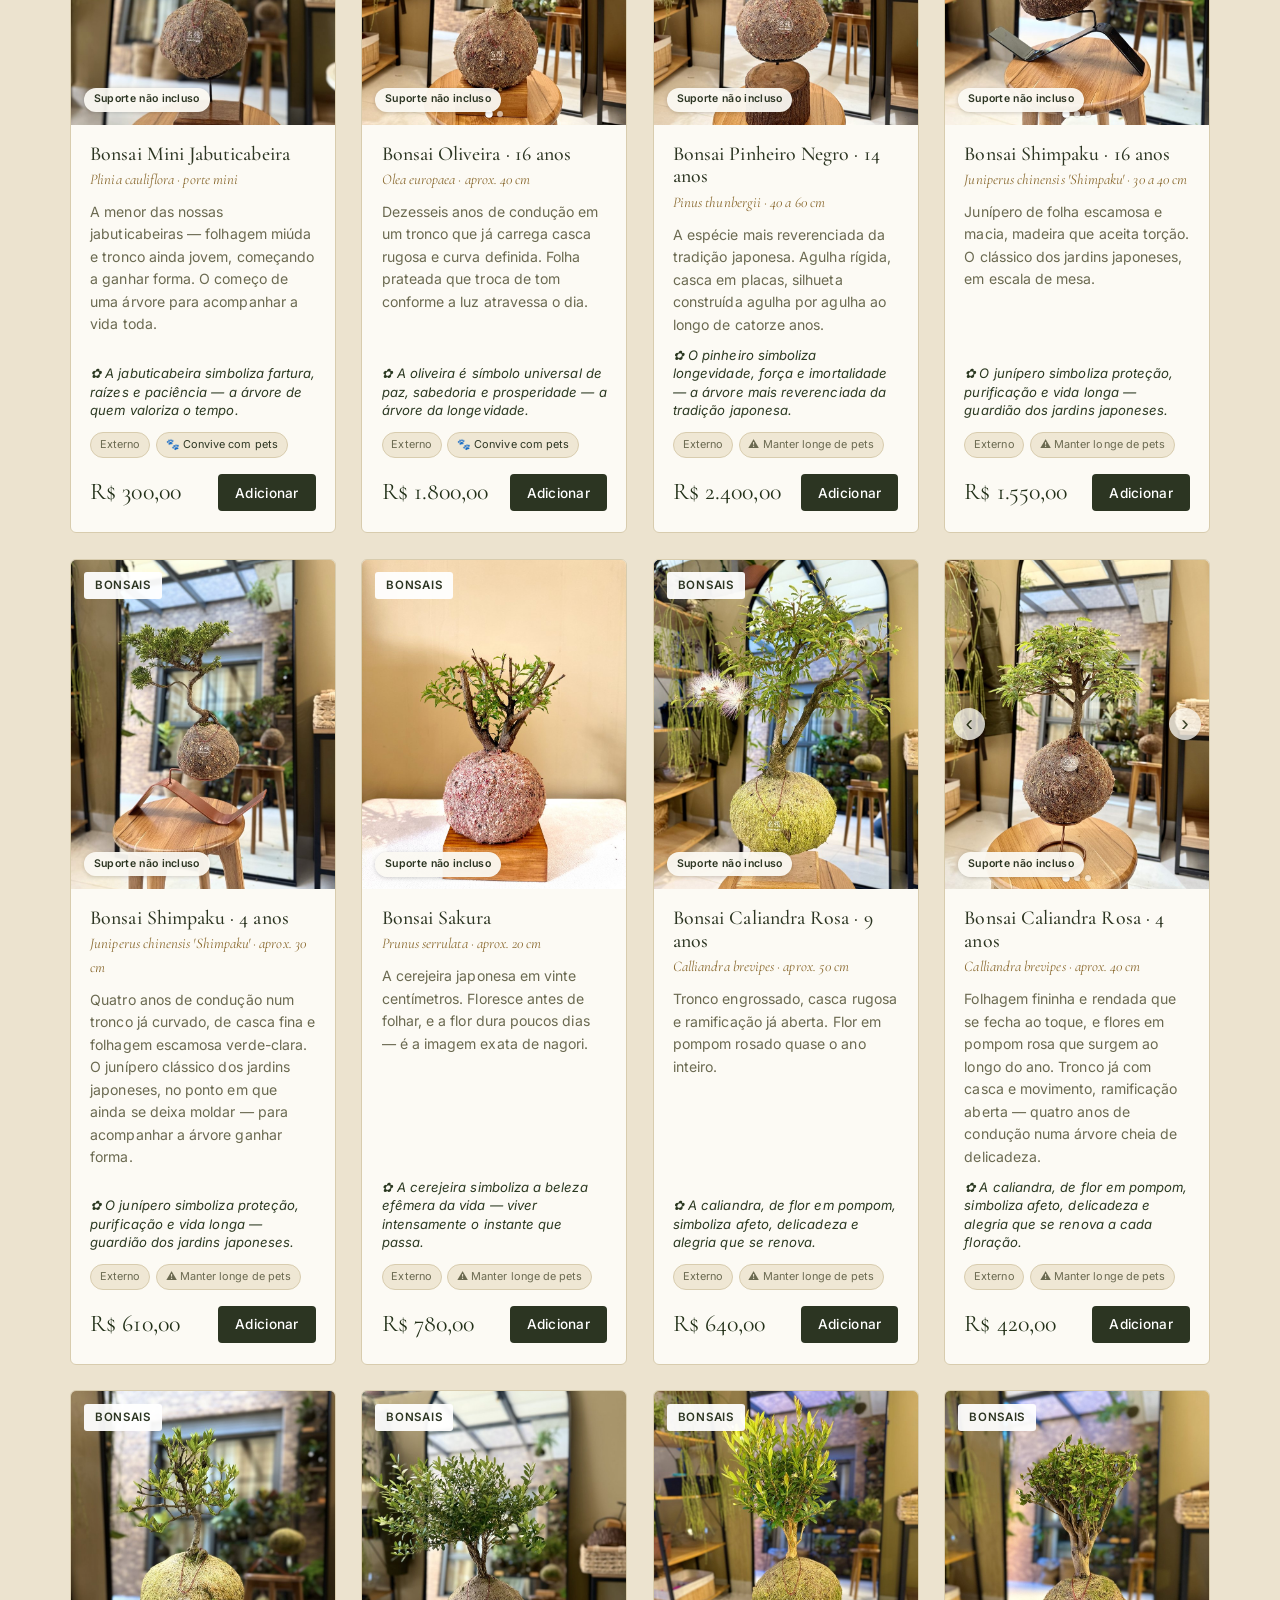
==== commit 4d264cd1: "fotos: Hera Pendente com 4 fotos novas (galeria) Bump ASSET_V e ?v.  Co-Authored-By: Claude Opus 4.8" ====
--- a/index.html
+++ b/index.html
@@ -64,7 +64,7 @@
   <link rel="preconnect" href="https://fonts.googleapis.com" />
   <link rel="preconnect" href="https://fonts.gstatic.com" crossorigin />
   <link href="https://fonts.googleapis.com/css2?family=Cormorant+Garamond:wght@400;500;600&family=Inter:wght@300;400;500;600&display=swap" rel="stylesheet" />
-  <link rel="stylesheet" href="css/styles.css?v=319" />
+  <link rel="stylesheet" href="css/styles.css?v=320" />
   <link rel="icon" href="data:image/svg+xml,<svg xmlns='http://www.w3.org/2000/svg' viewBox='0 0 100 100'><circle cx='50' cy='62' r='30' fill='%236b5a3e'/><path d='M50 40 Q40 10 50 2 Q60 10 50 40' fill='%234e7c4a'/></svg>" />
 </head>
 <body>
@@ -388,8 +388,8 @@
     <div class="modal" id="productModal" role="dialog" aria-modal="true"></div>
   </div>
 
-  <script src="js/config.js?v=319"></script>
-  <script src="js/products.js?v=319"></script>
-  <script src="js/app.js?v=319"></script>
+  <script src="js/config.js?v=320"></script>
+  <script src="js/products.js?v=320"></script>
+  <script src="js/app.js?v=320"></script>
 </body>
 </html>
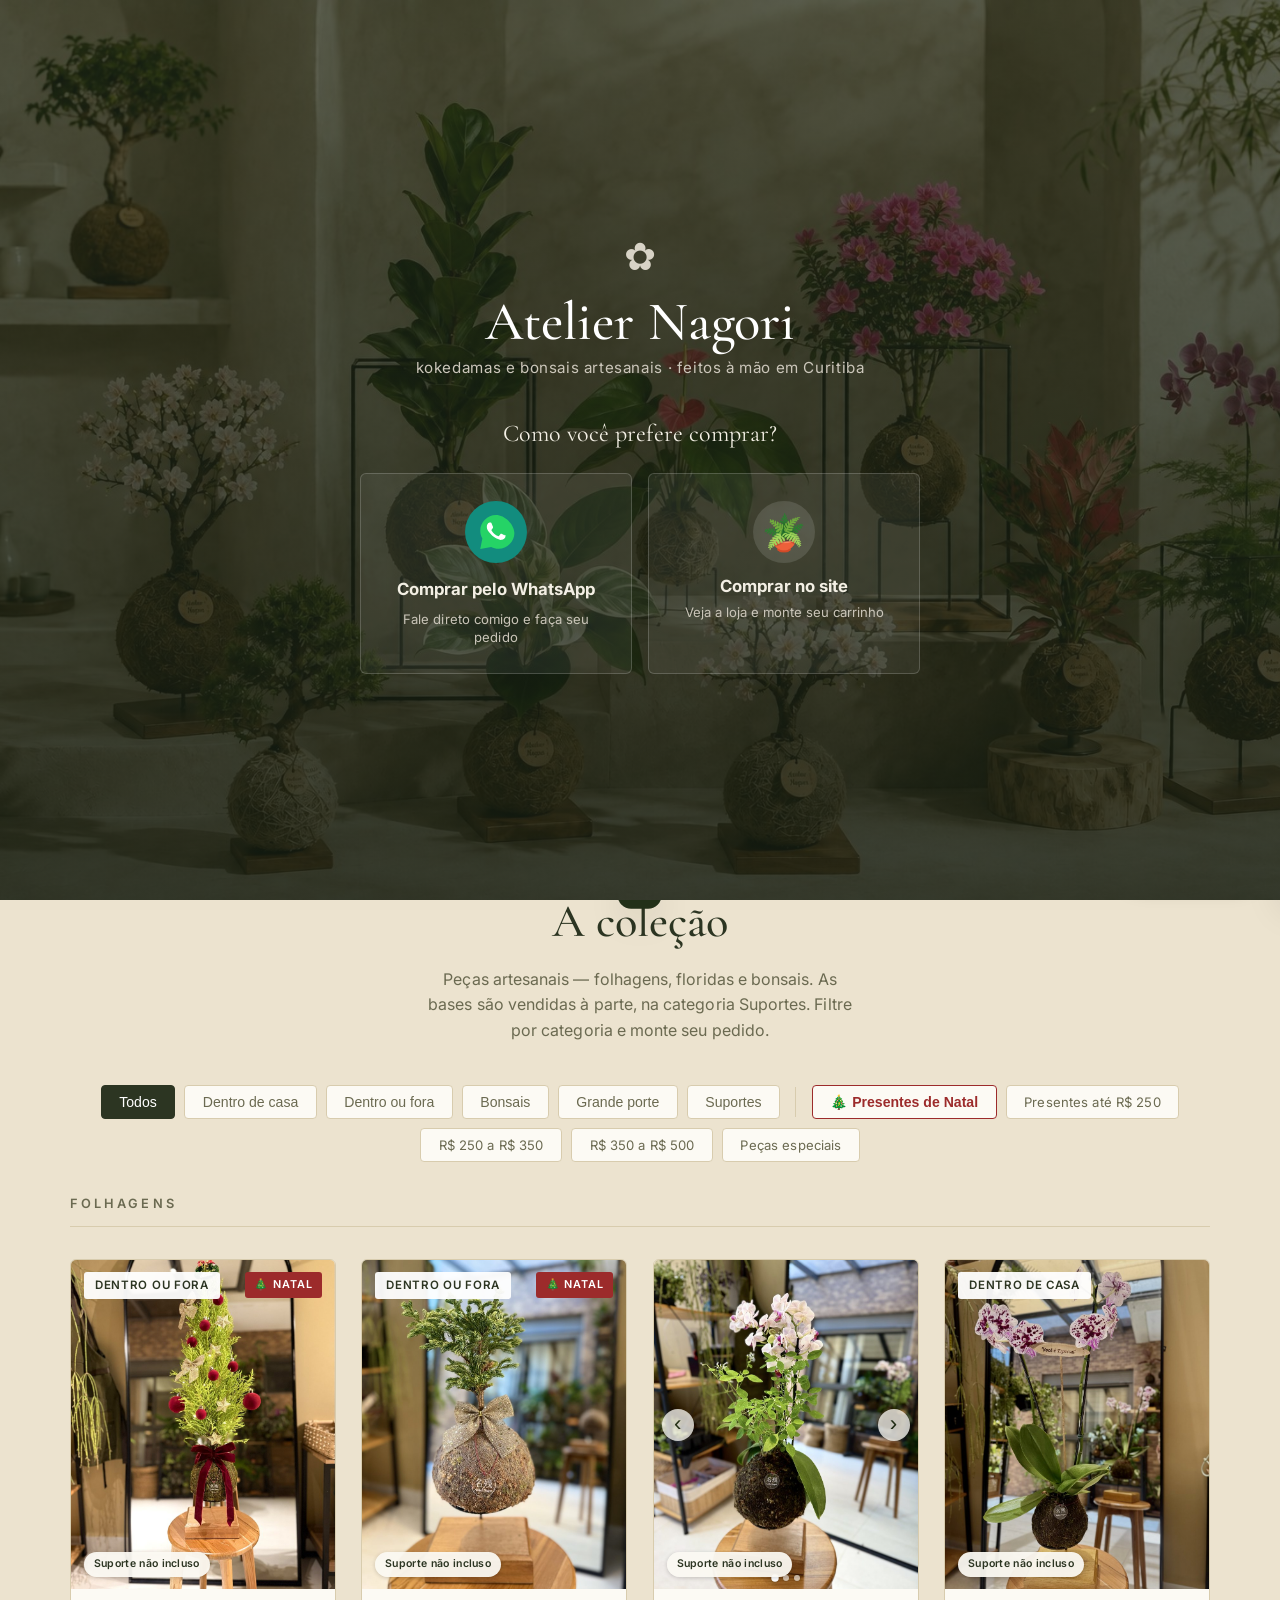
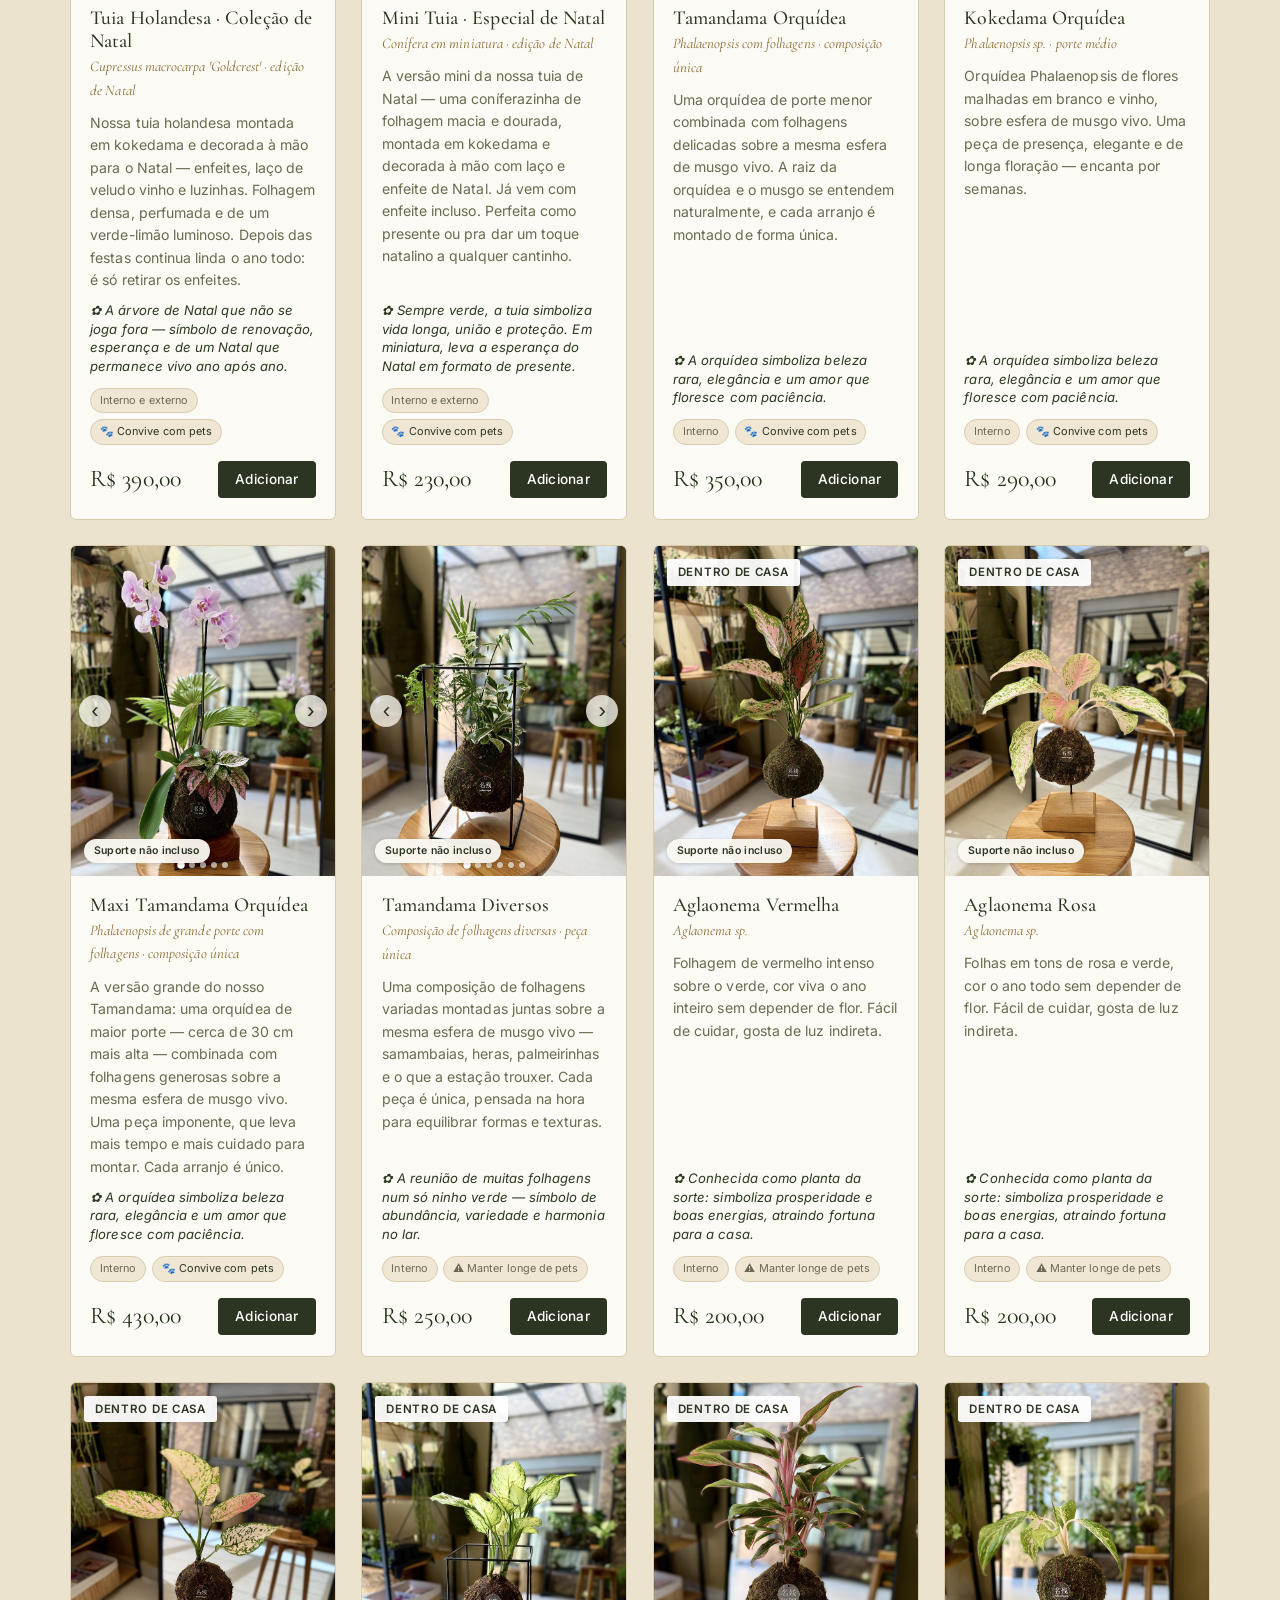
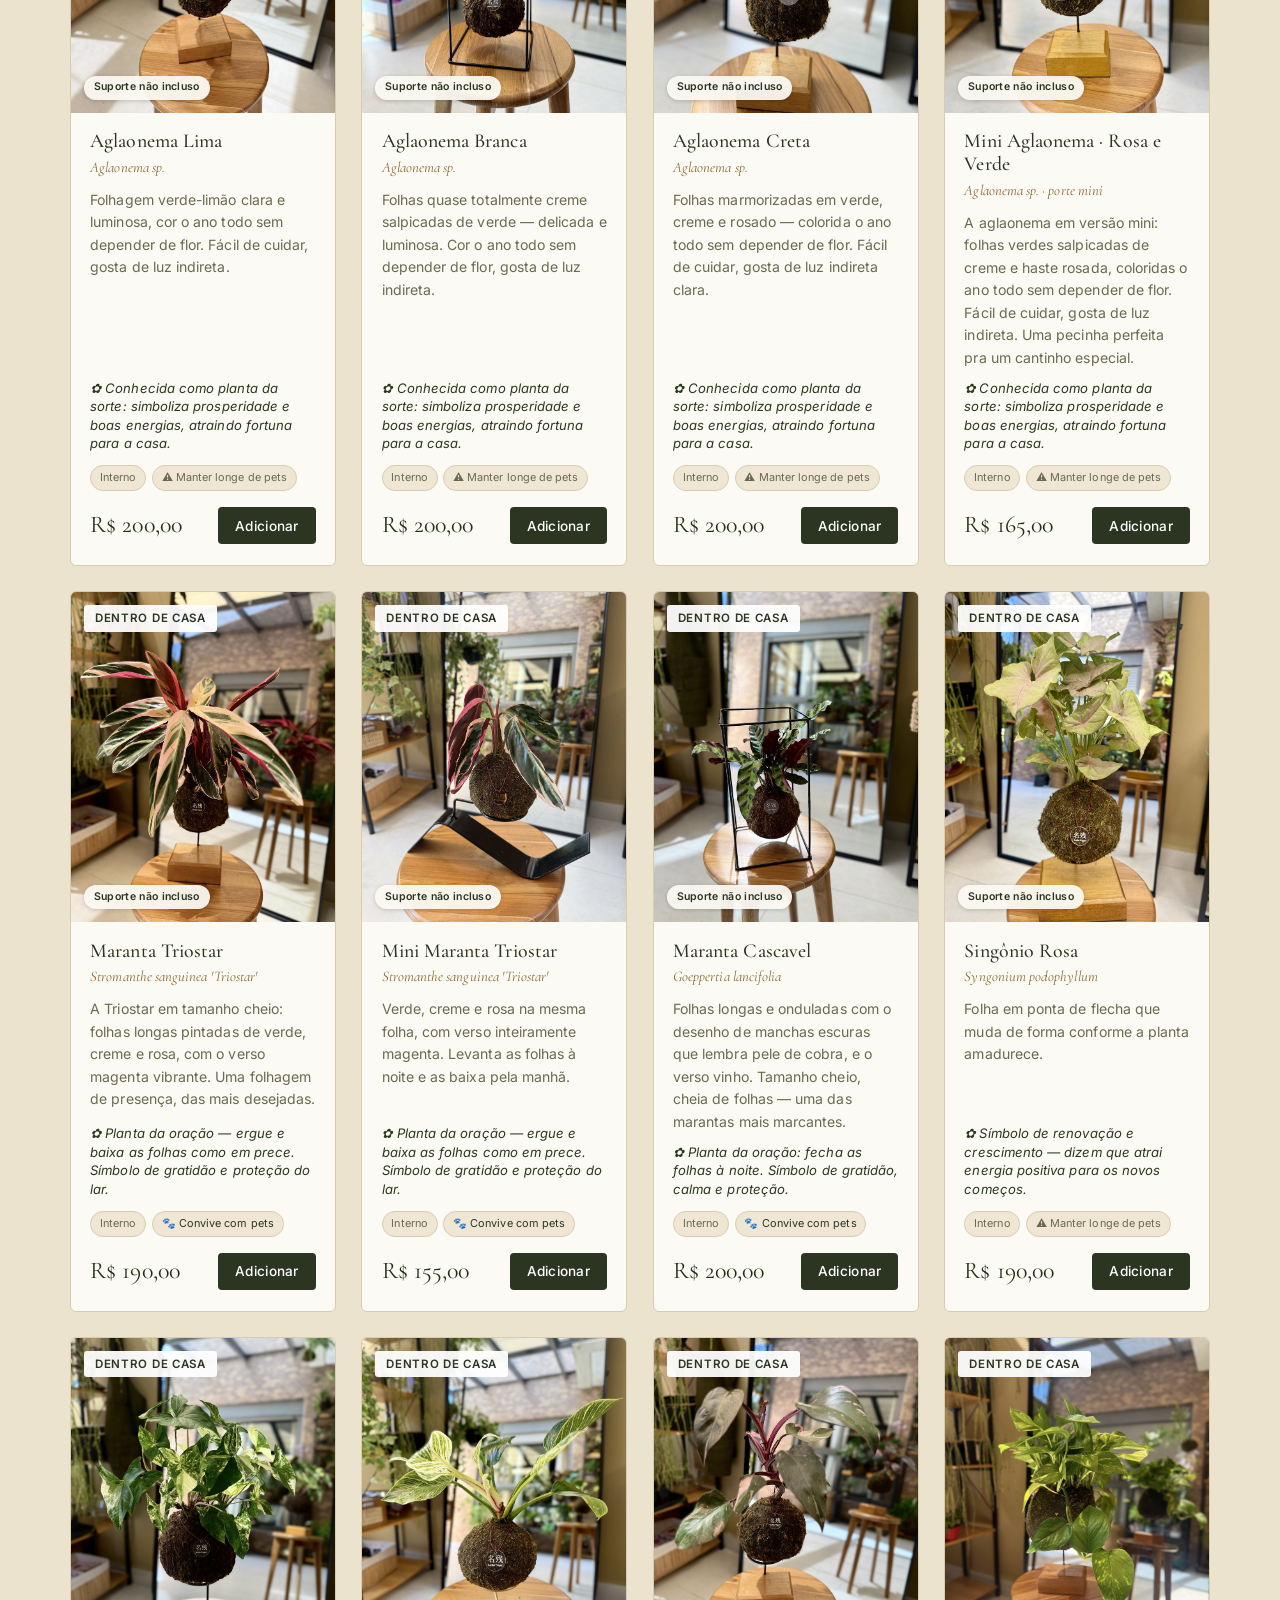
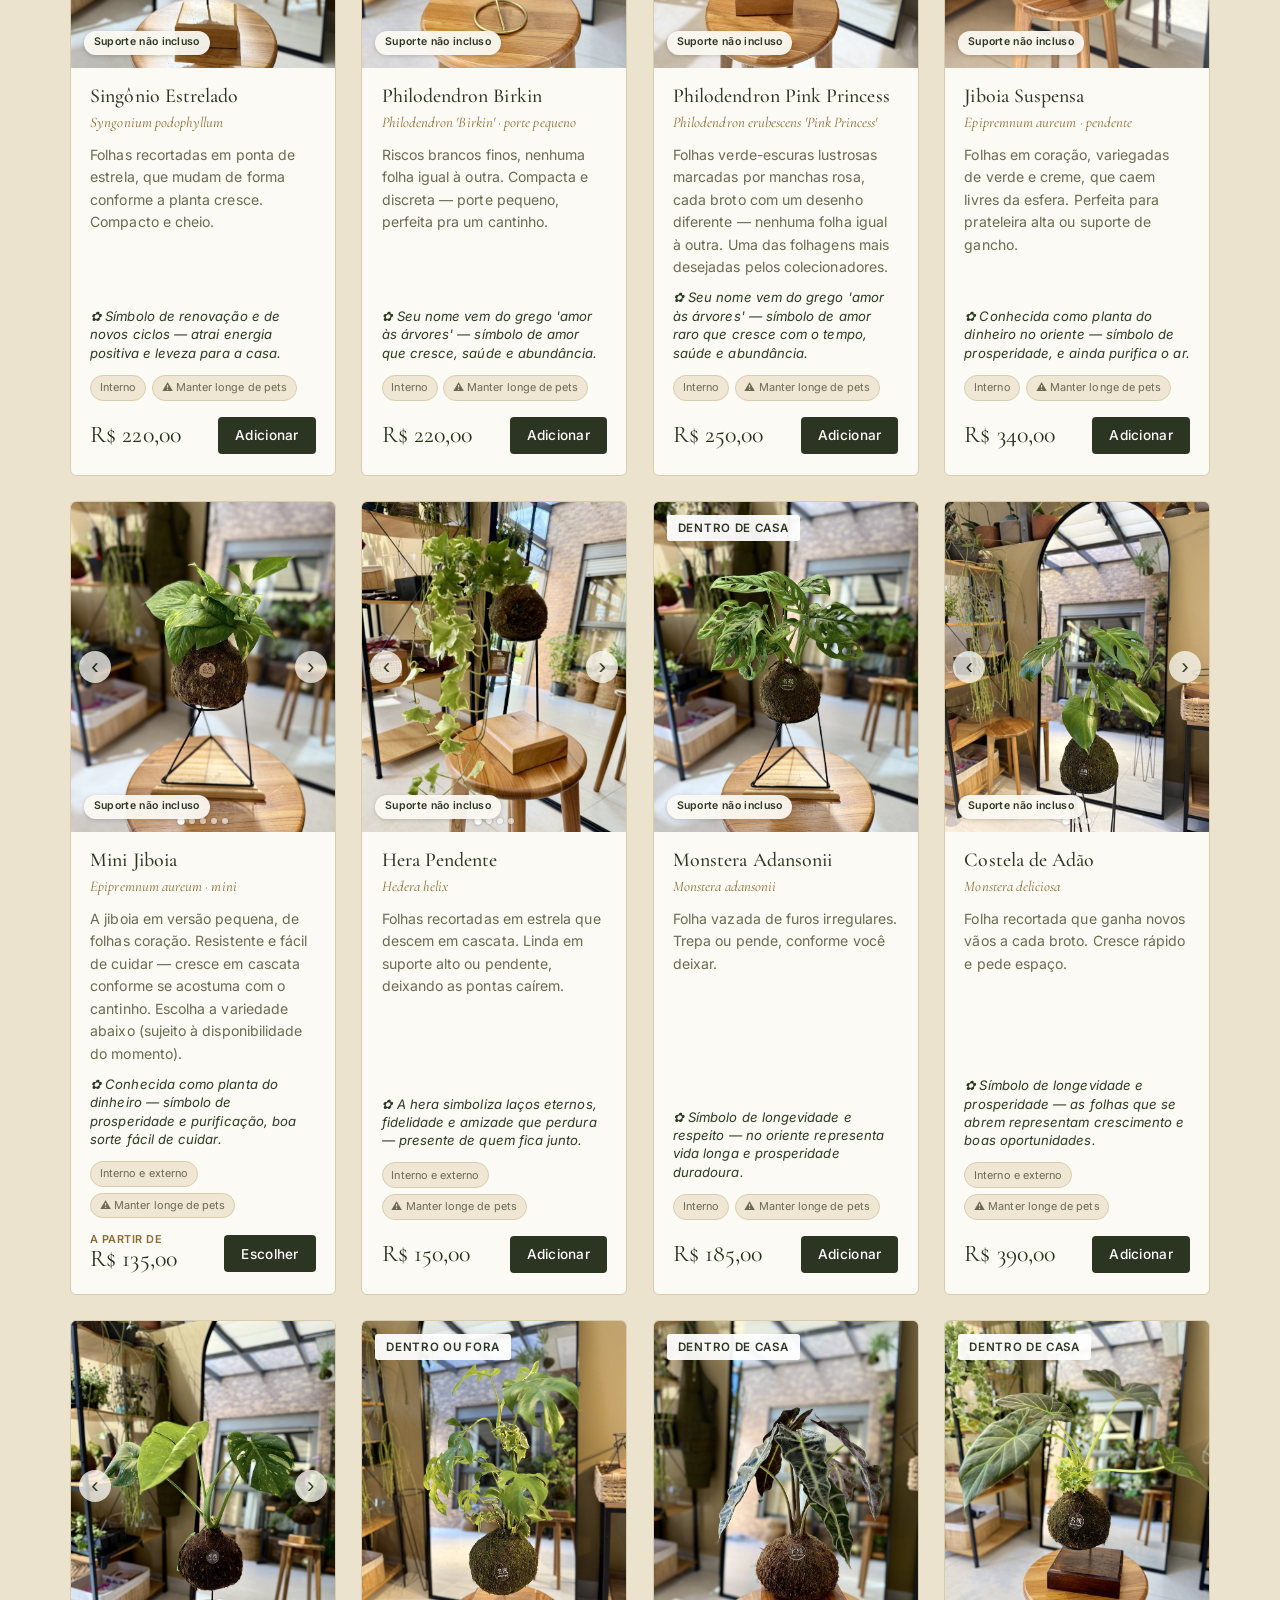
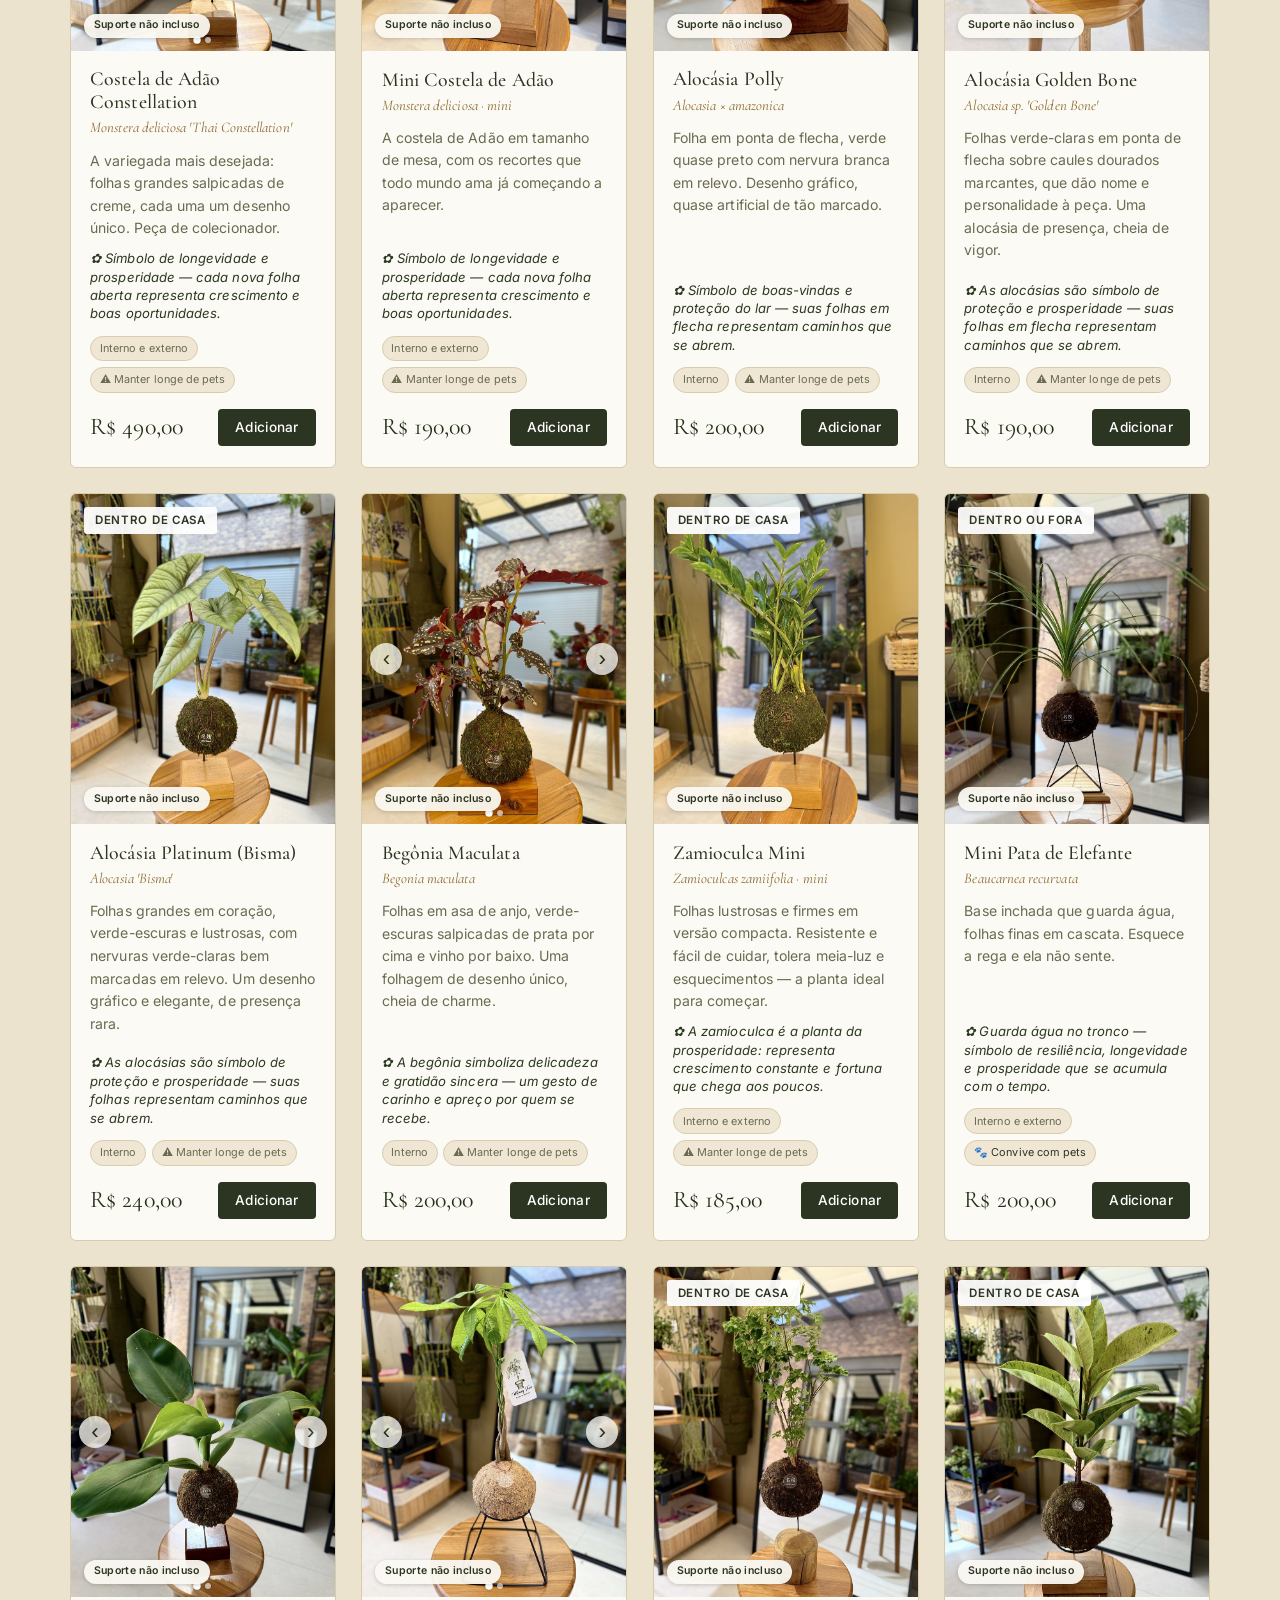
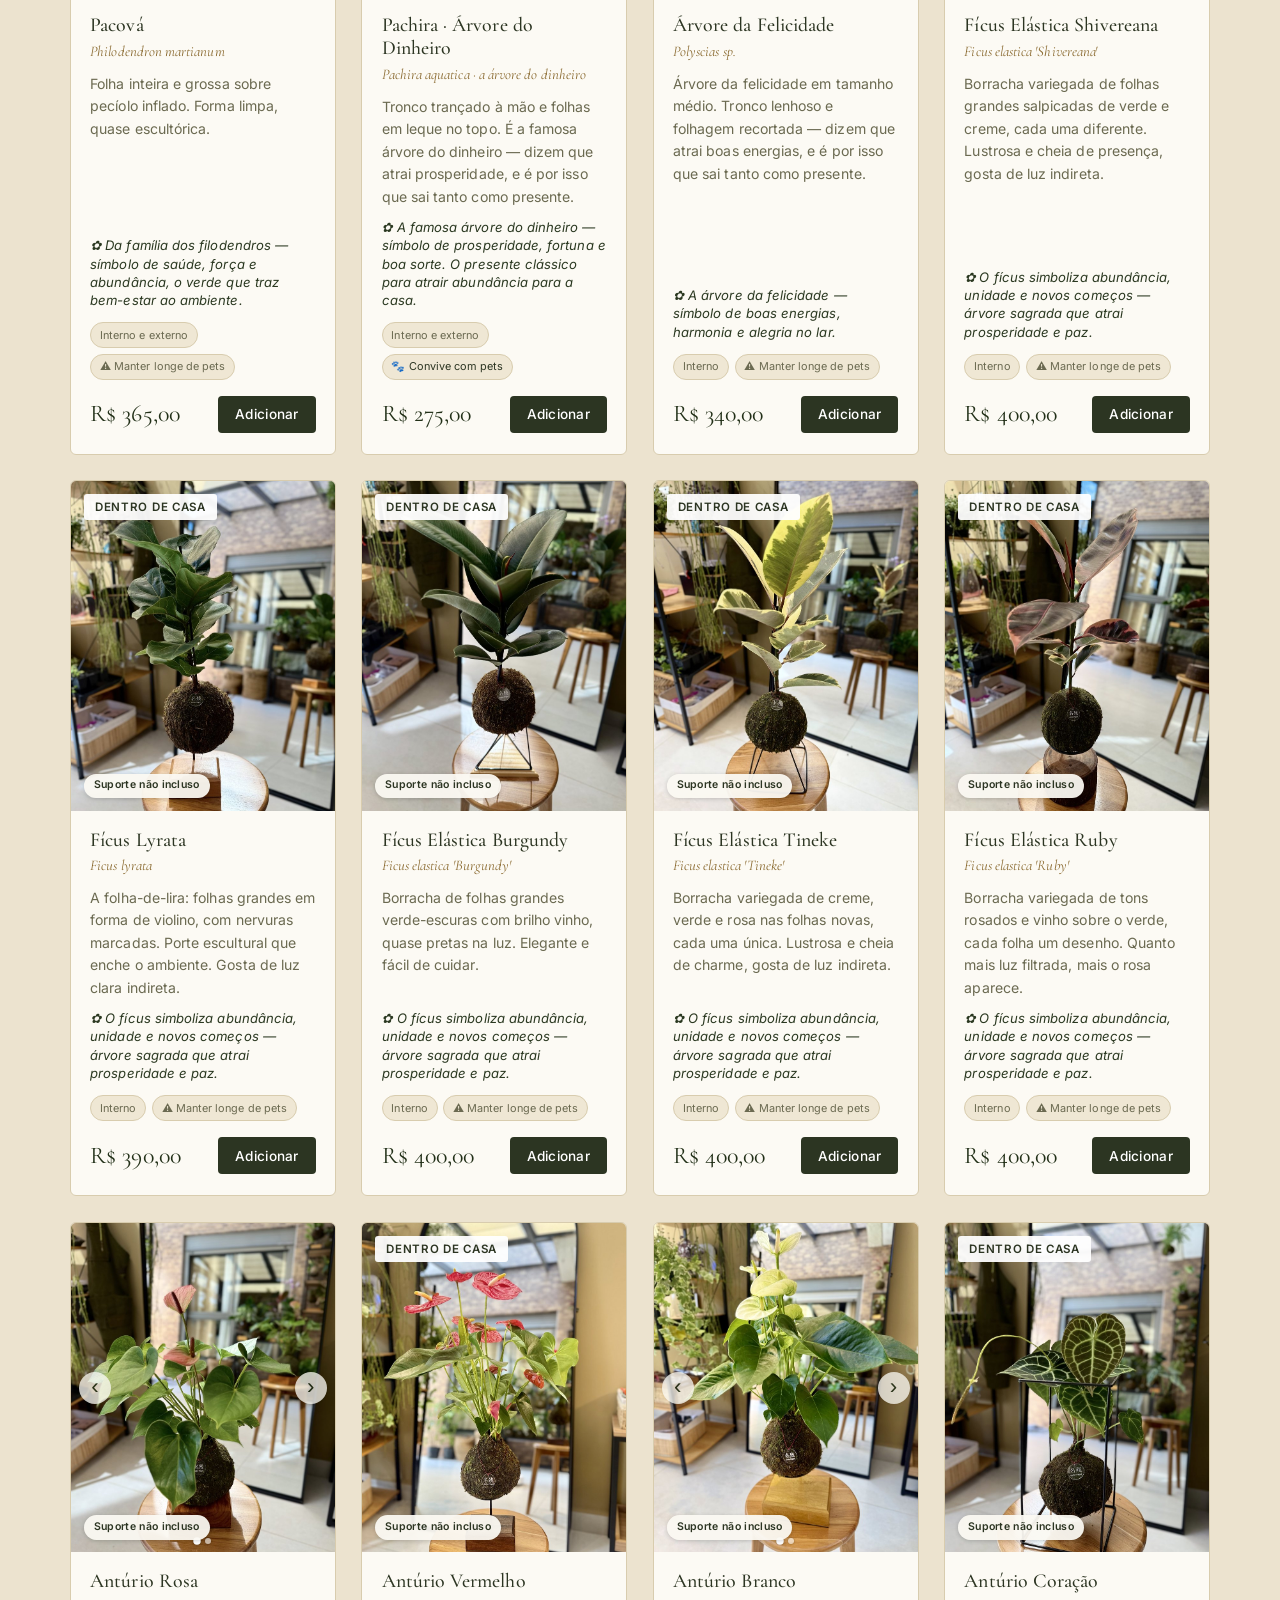
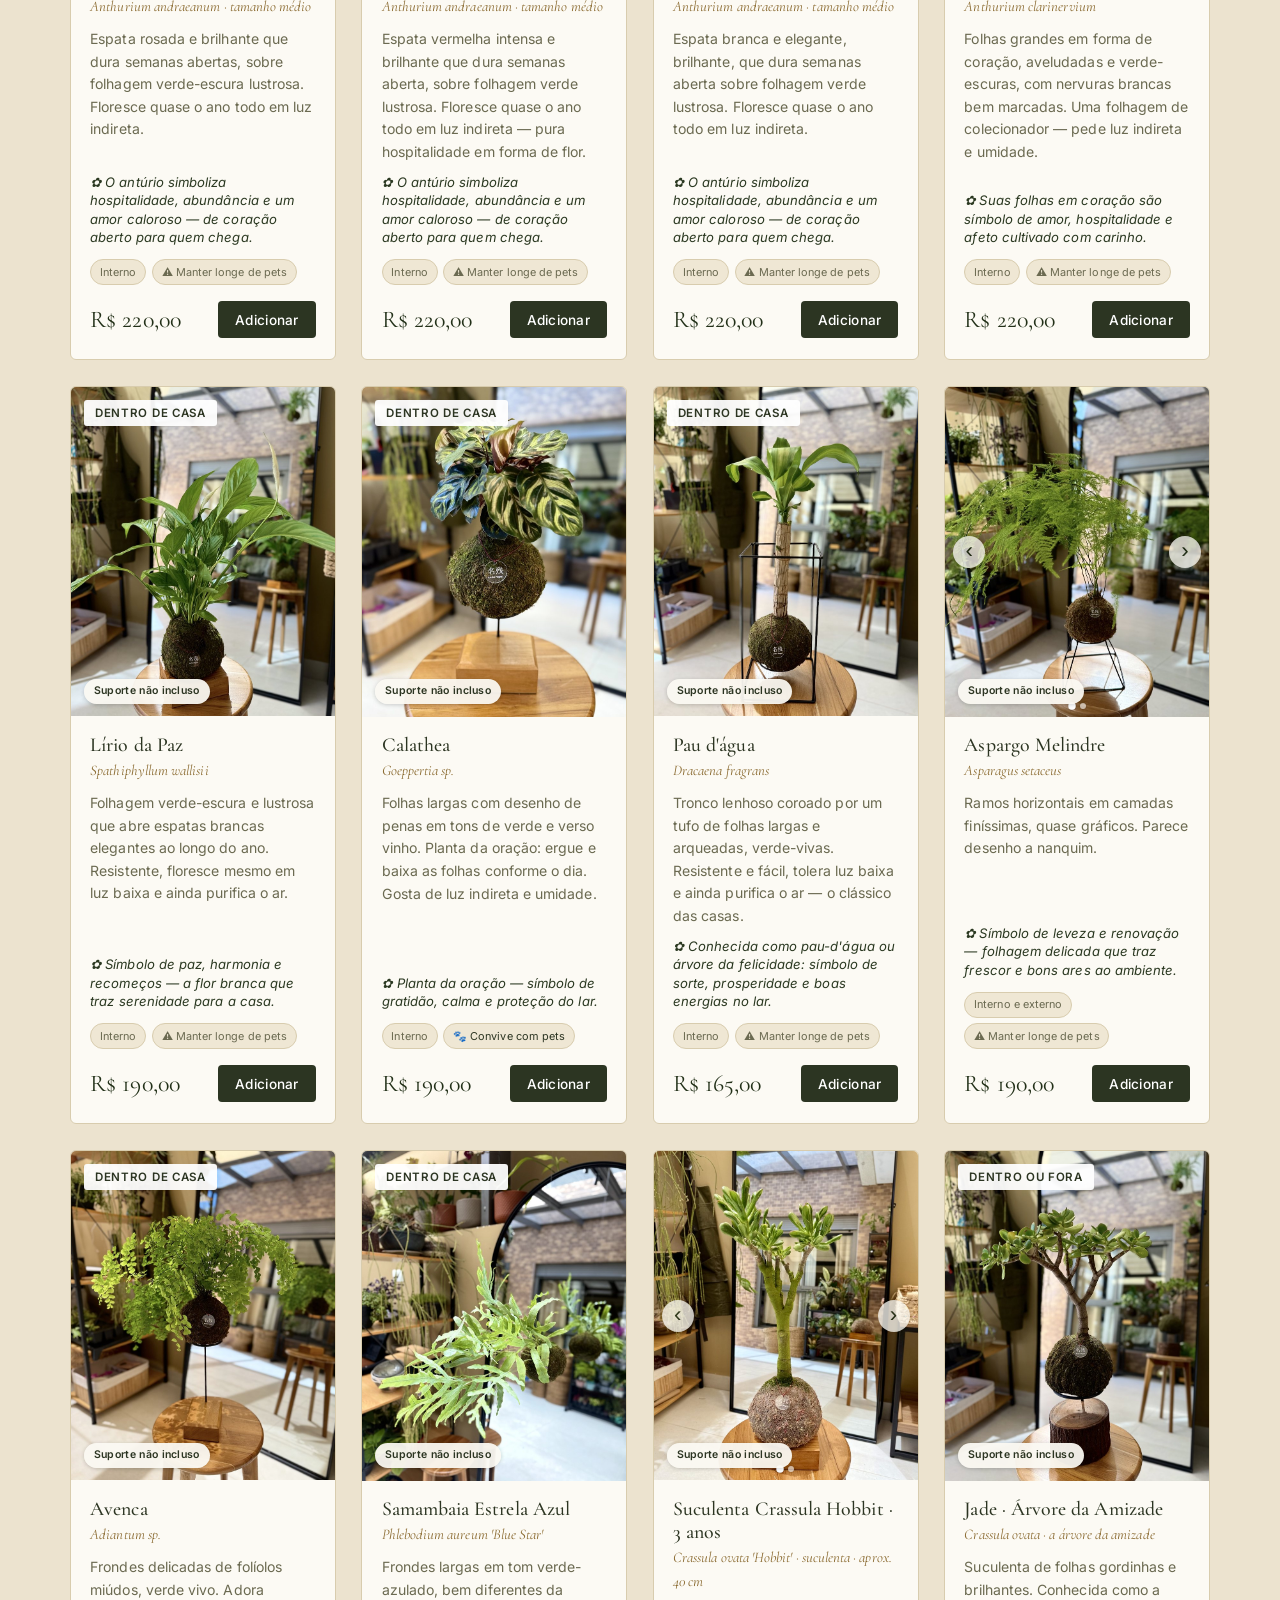
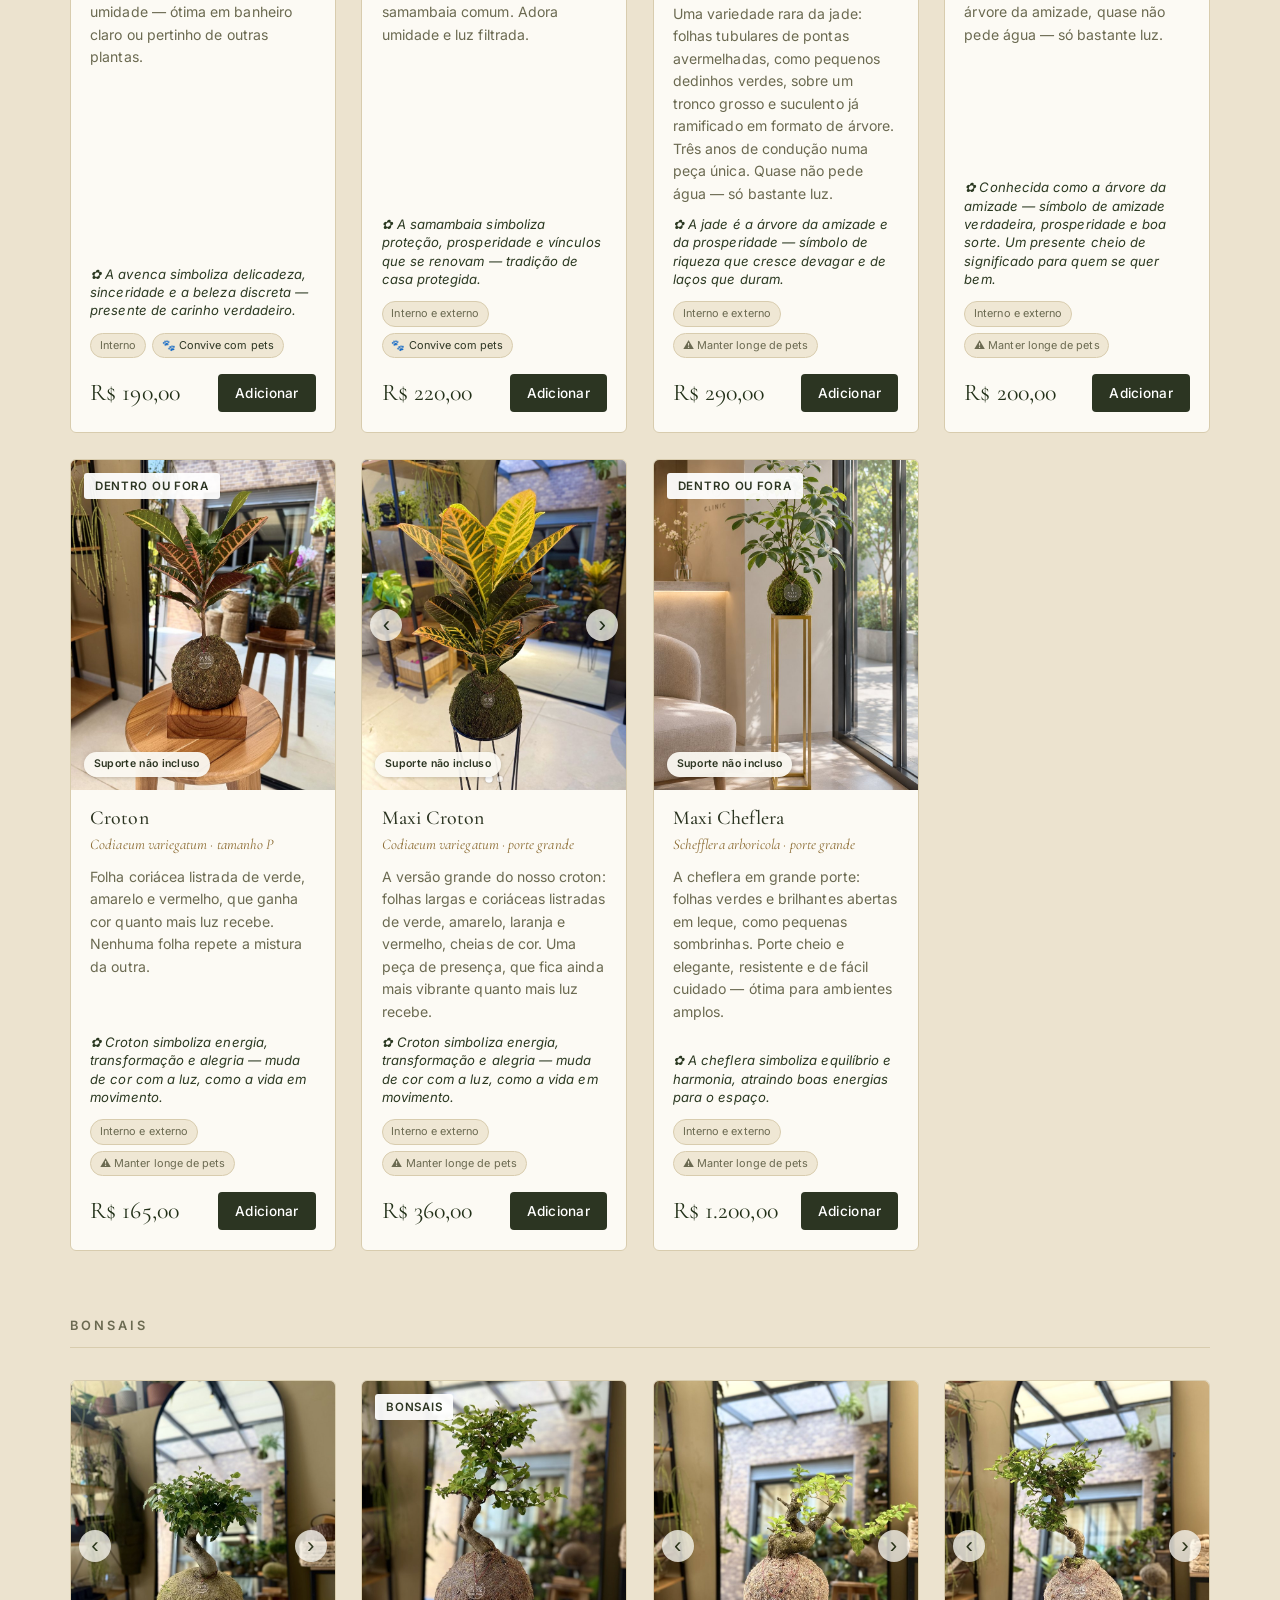
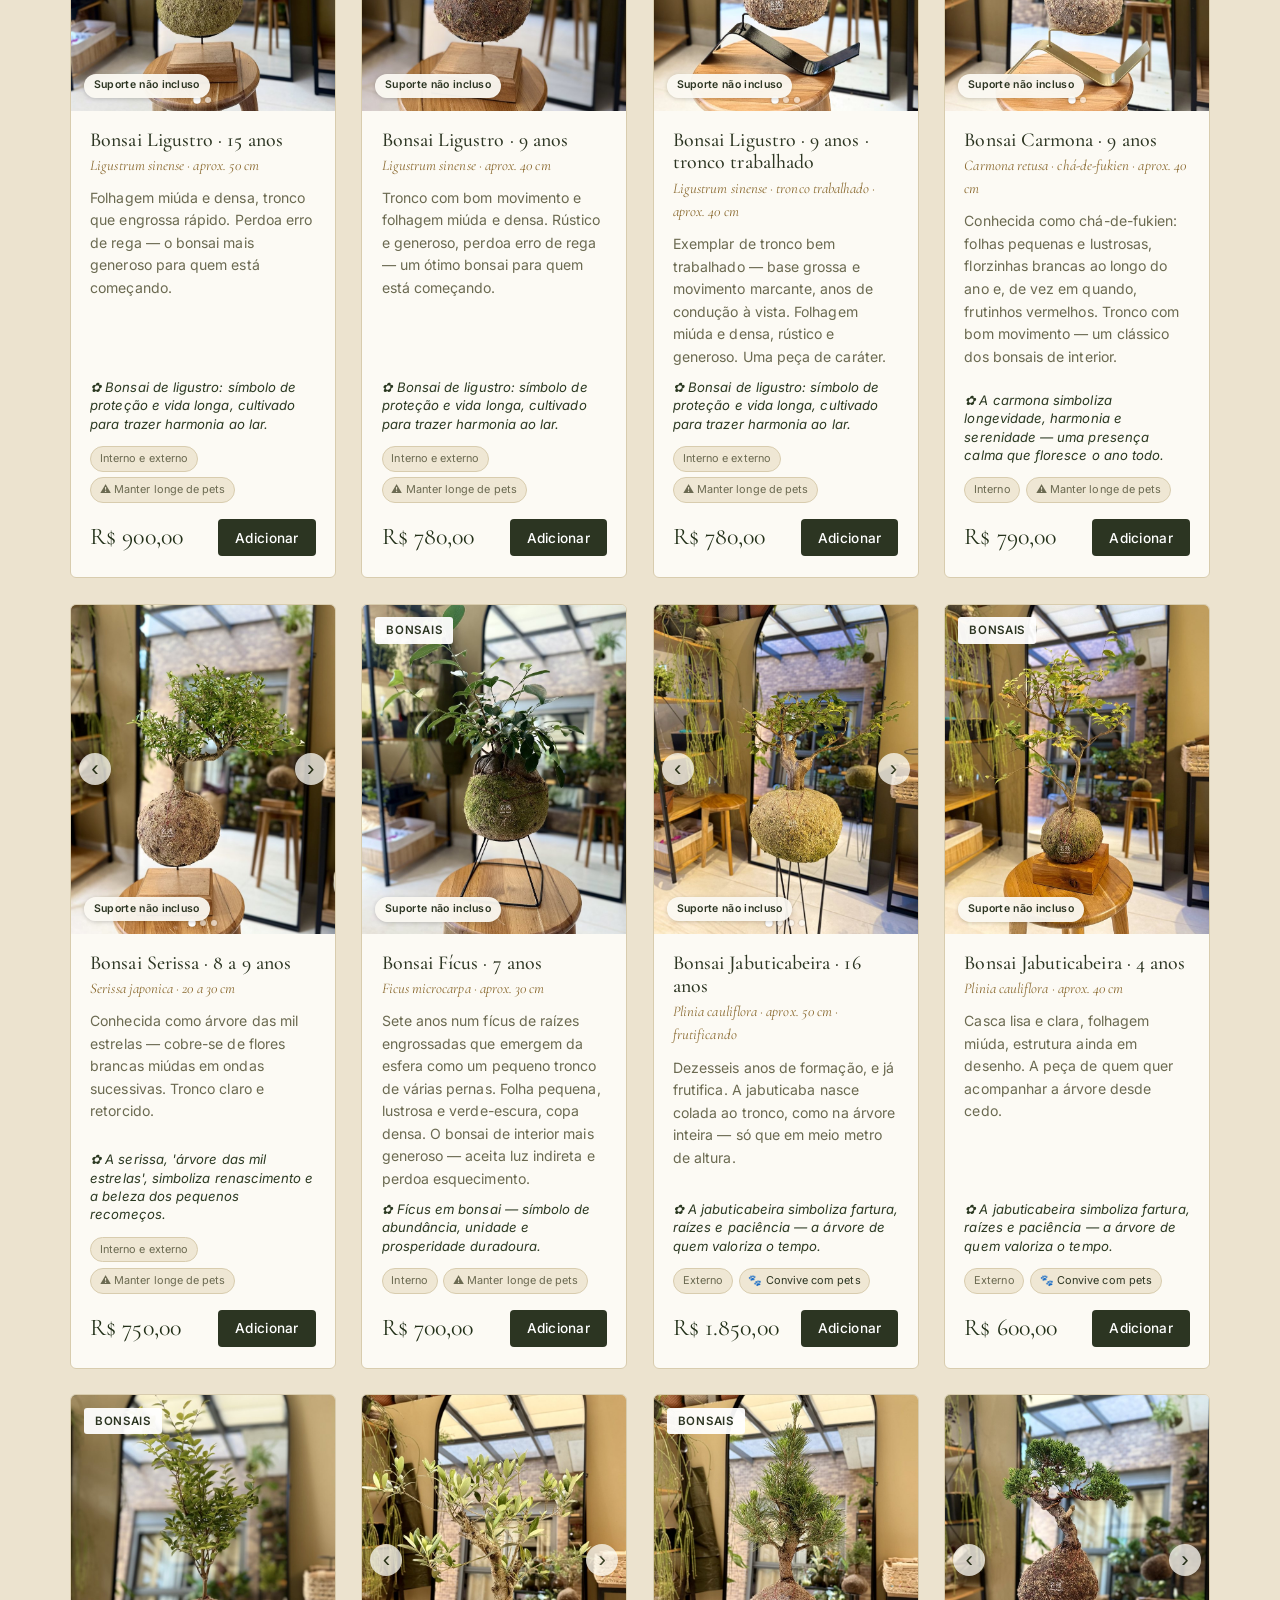
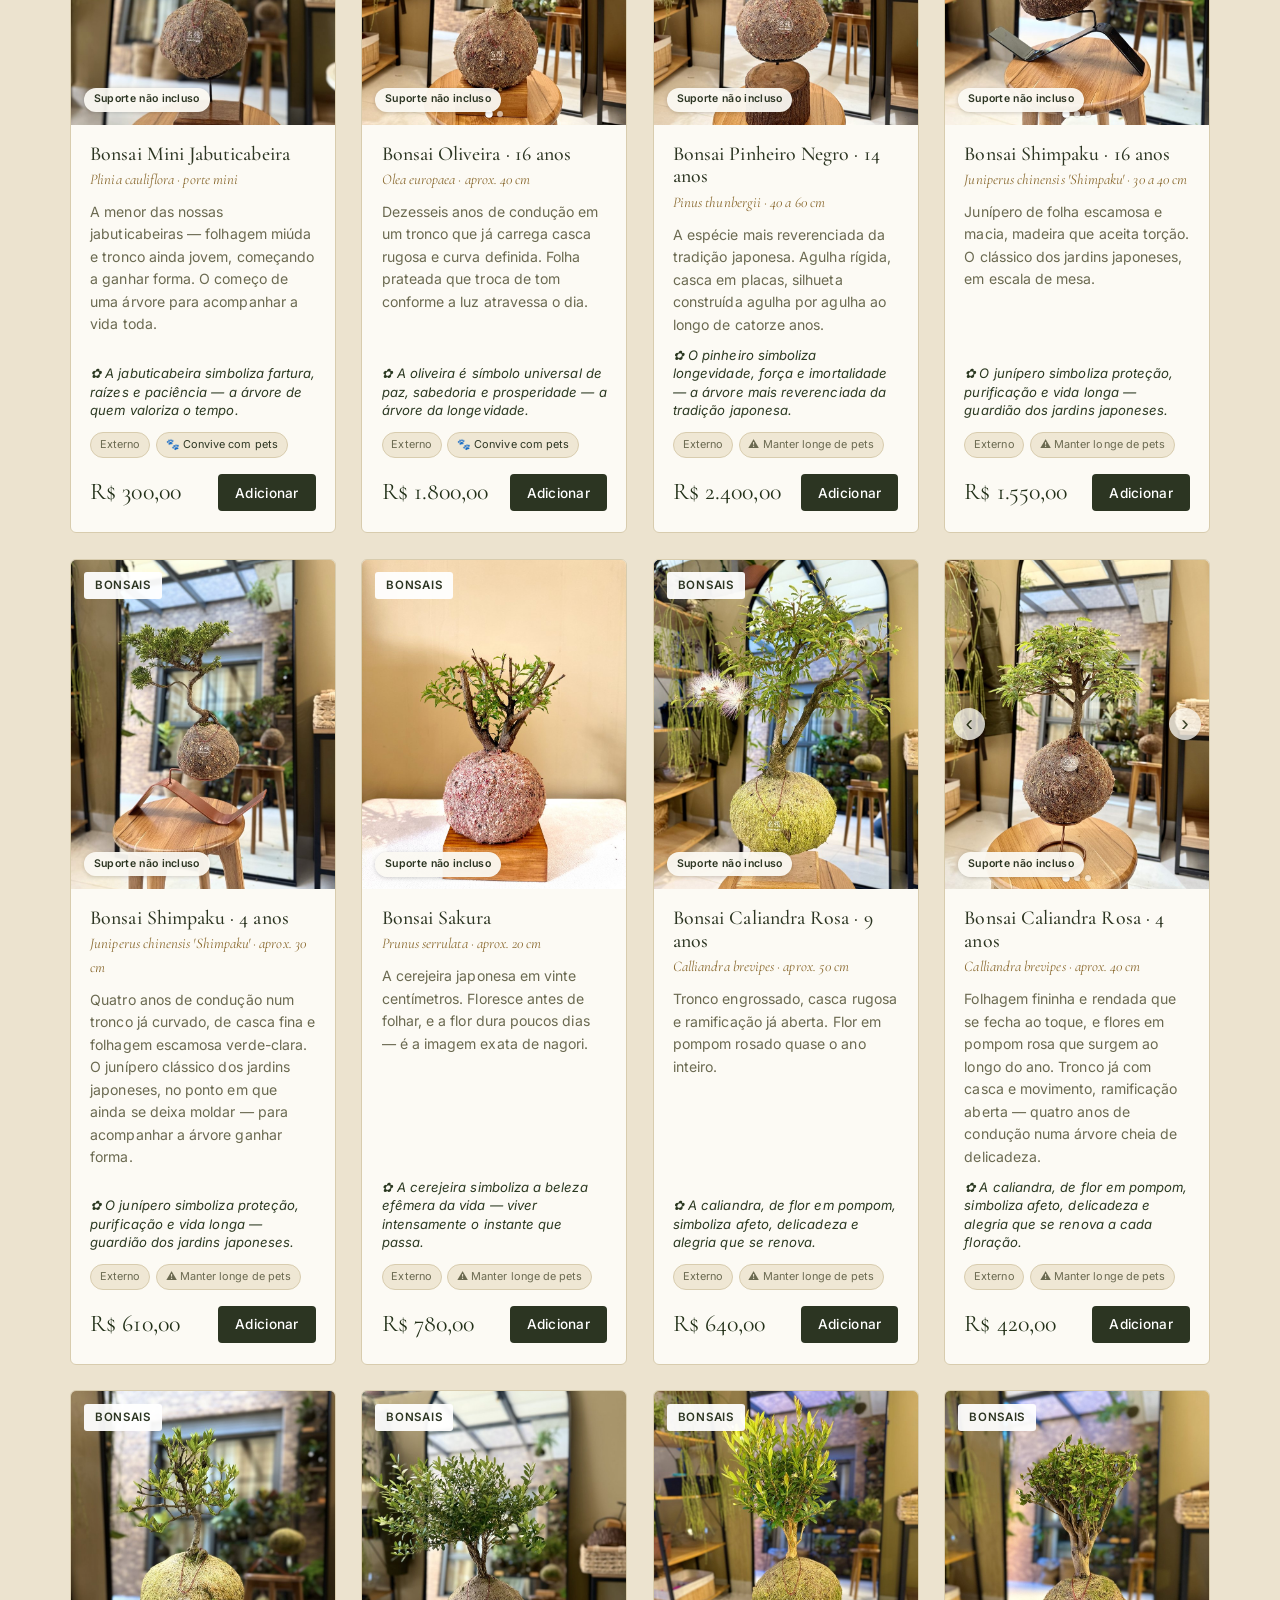
==== commit 1e6390a1: "catalogo+site: campo de altura nos cards + adiciona Maxi Cheflera (Schefflera) - Gerador de catalogo" ====
--- a/index.html
+++ b/index.html
@@ -64,7 +64,7 @@
   <link rel="preconnect" href="https://fonts.googleapis.com" />
   <link rel="preconnect" href="https://fonts.gstatic.com" crossorigin />
   <link href="https://fonts.googleapis.com/css2?family=Cormorant+Garamond:wght@400;500;600&family=Inter:wght@300;400;500;600&display=swap" rel="stylesheet" />
-  <link rel="stylesheet" href="css/styles.css?v=320" />
+  <link rel="stylesheet" href="css/styles.css?v=321" />
   <link rel="icon" href="data:image/svg+xml,<svg xmlns='http://www.w3.org/2000/svg' viewBox='0 0 100 100'><circle cx='50' cy='62' r='30' fill='%236b5a3e'/><path d='M50 40 Q40 10 50 2 Q60 10 50 40' fill='%234e7c4a'/></svg>" />
 </head>
 <body>
@@ -388,8 +388,8 @@
     <div class="modal" id="productModal" role="dialog" aria-modal="true"></div>
   </div>
 
-  <script src="js/config.js?v=320"></script>
-  <script src="js/products.js?v=320"></script>
-  <script src="js/app.js?v=320"></script>
+  <script src="js/config.js?v=321"></script>
+  <script src="js/products.js?v=321"></script>
+  <script src="js/app.js?v=321"></script>
 </body>
 </html>
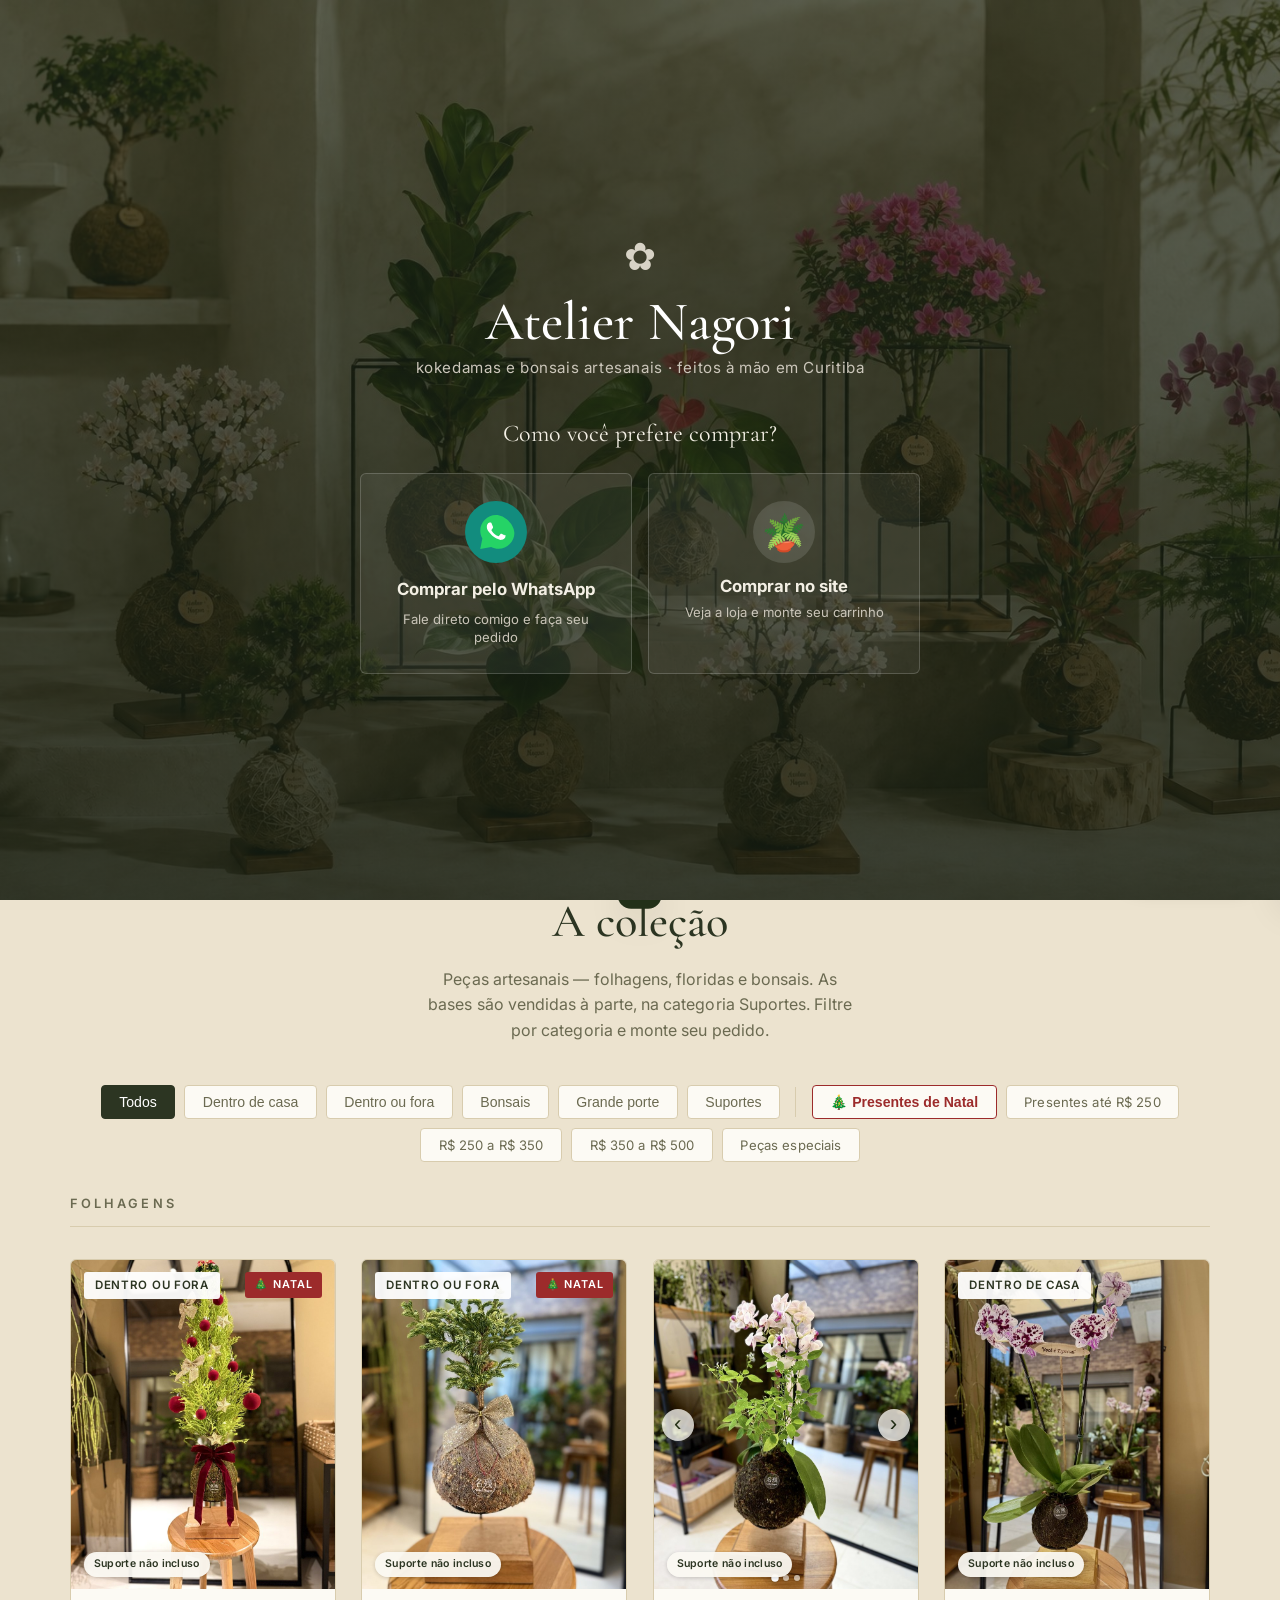
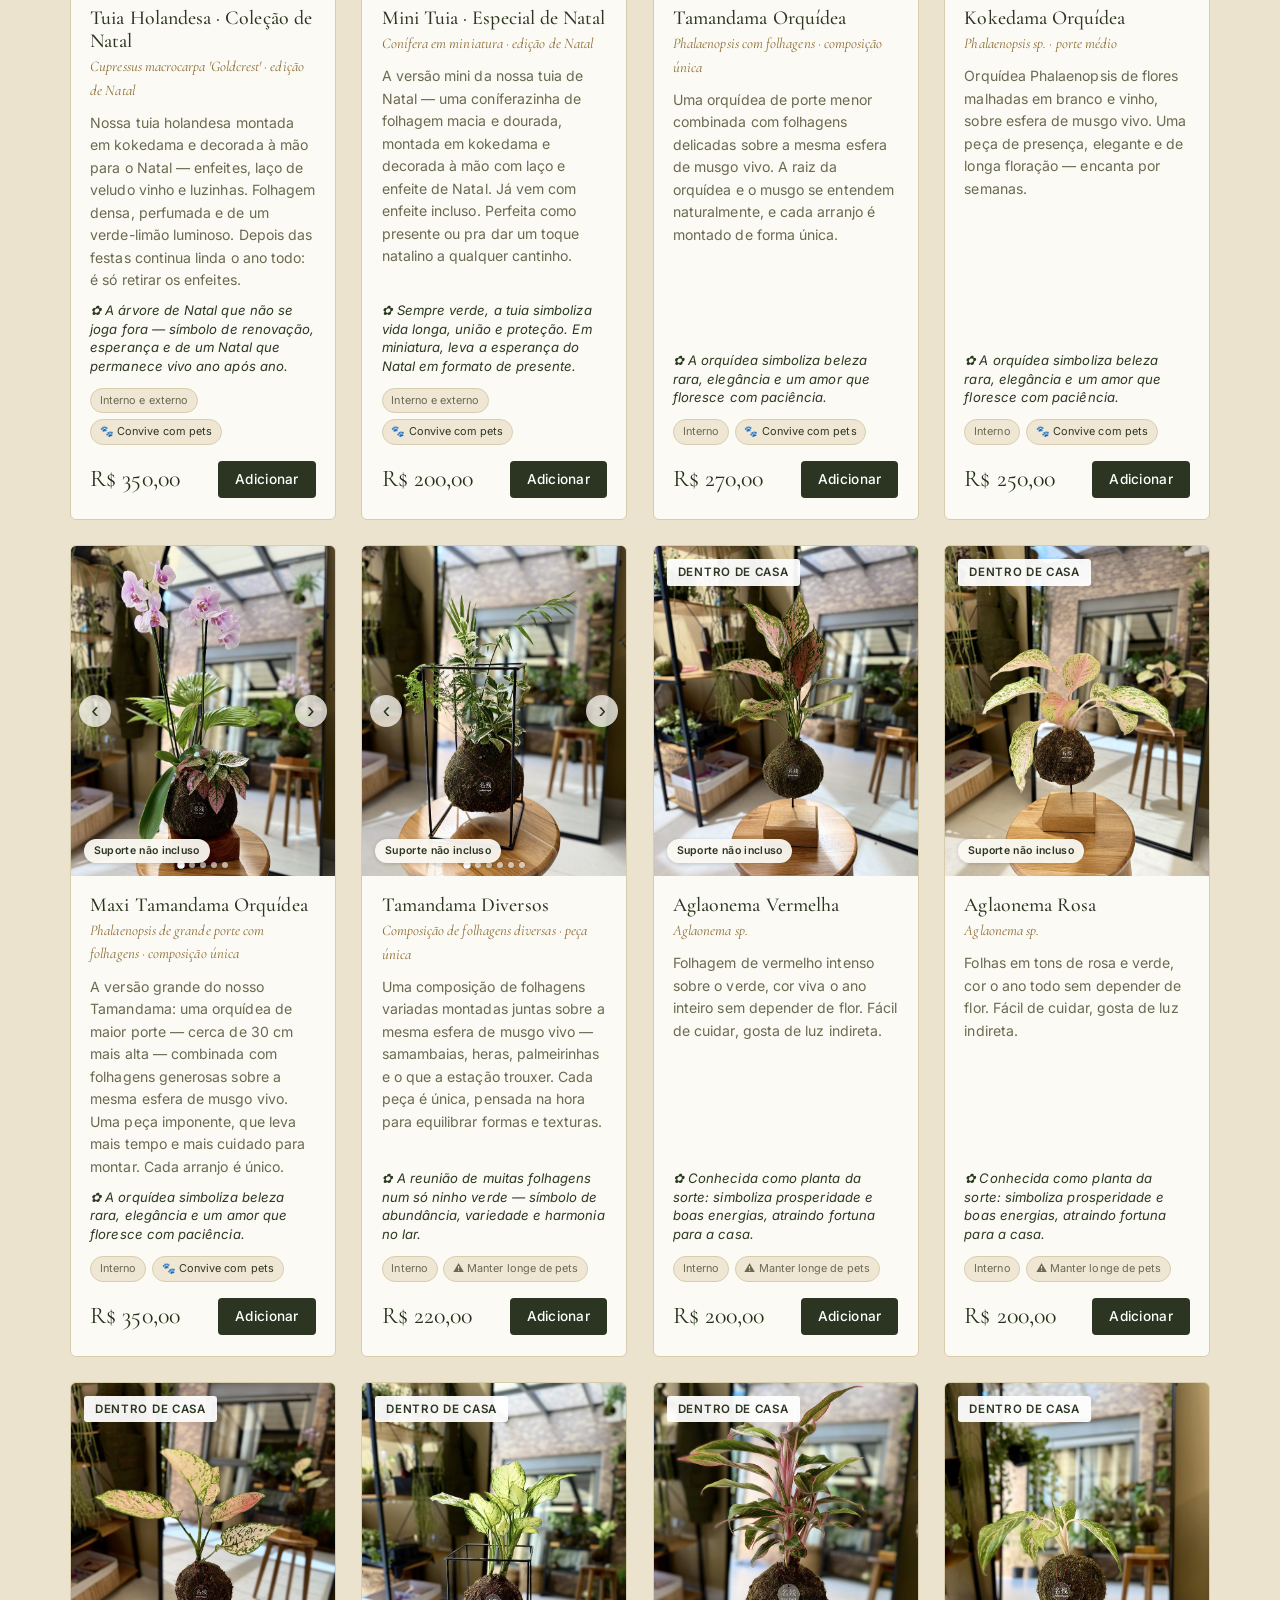
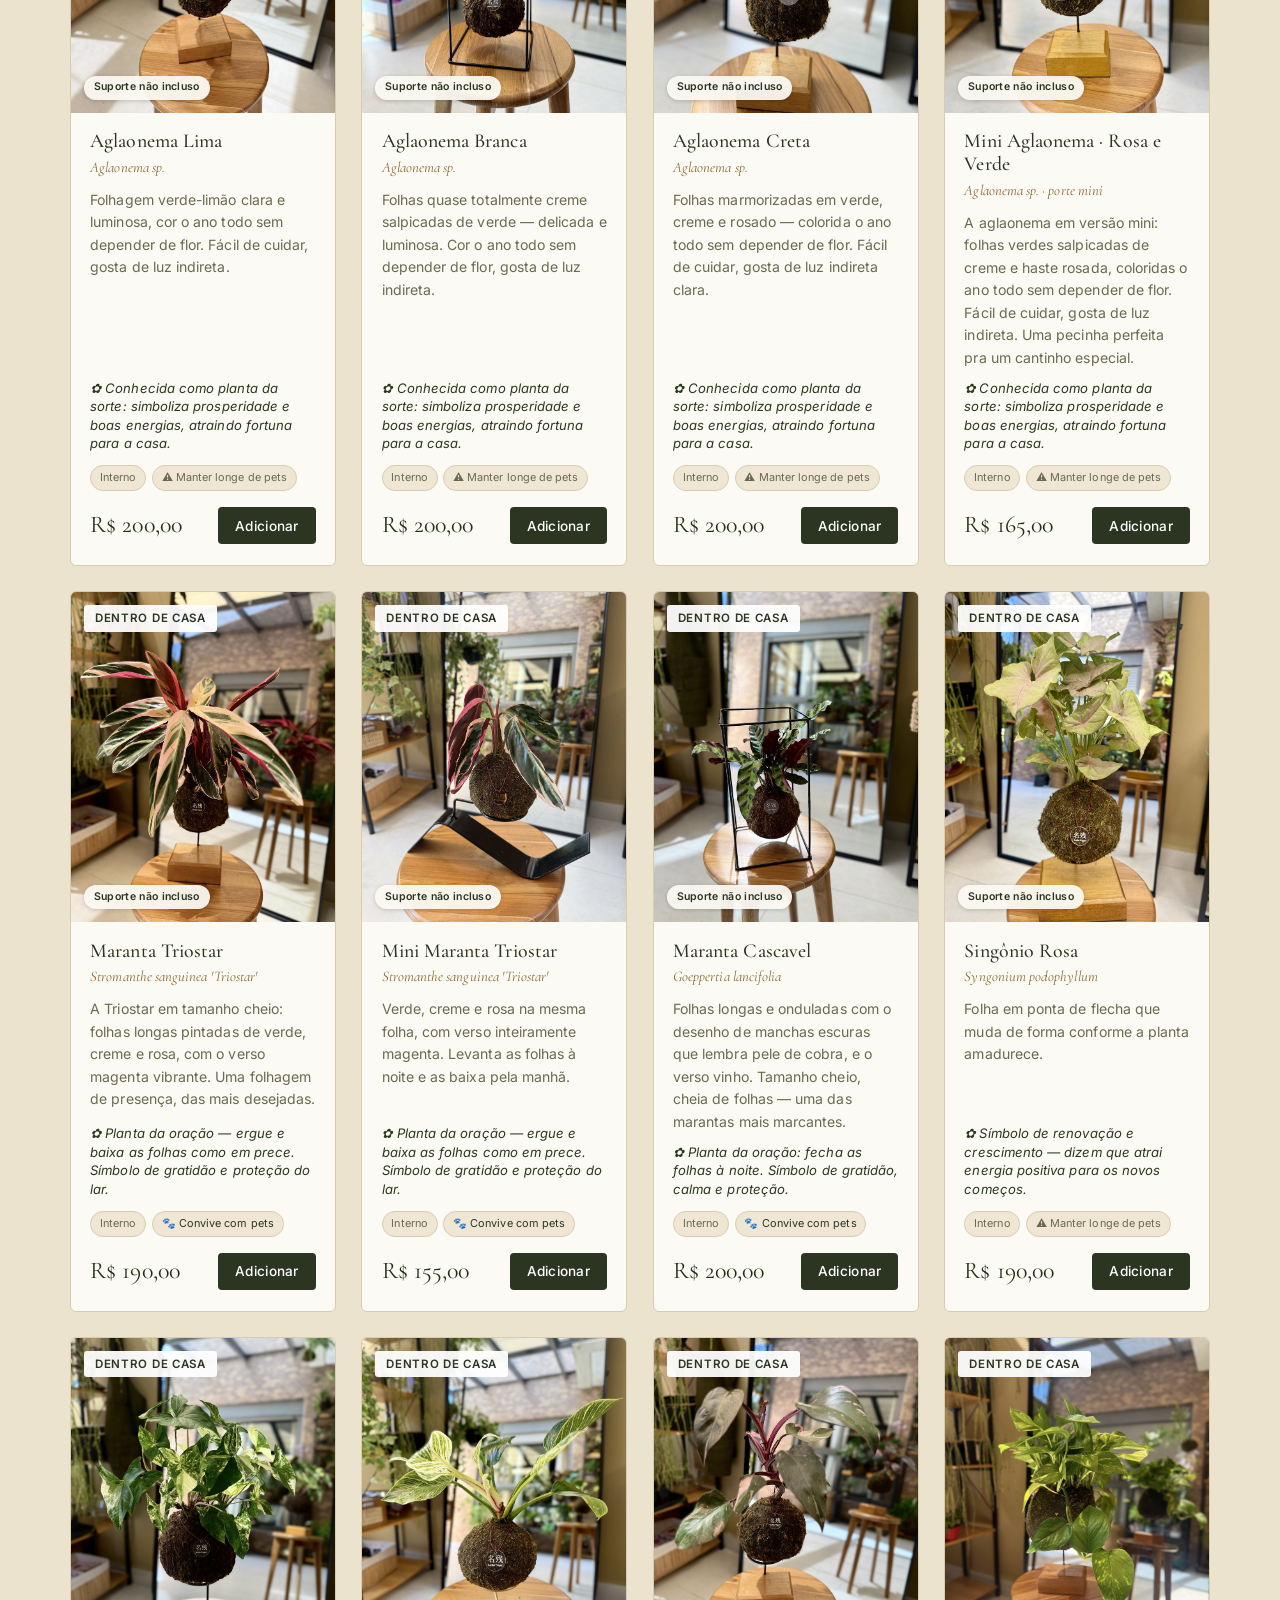
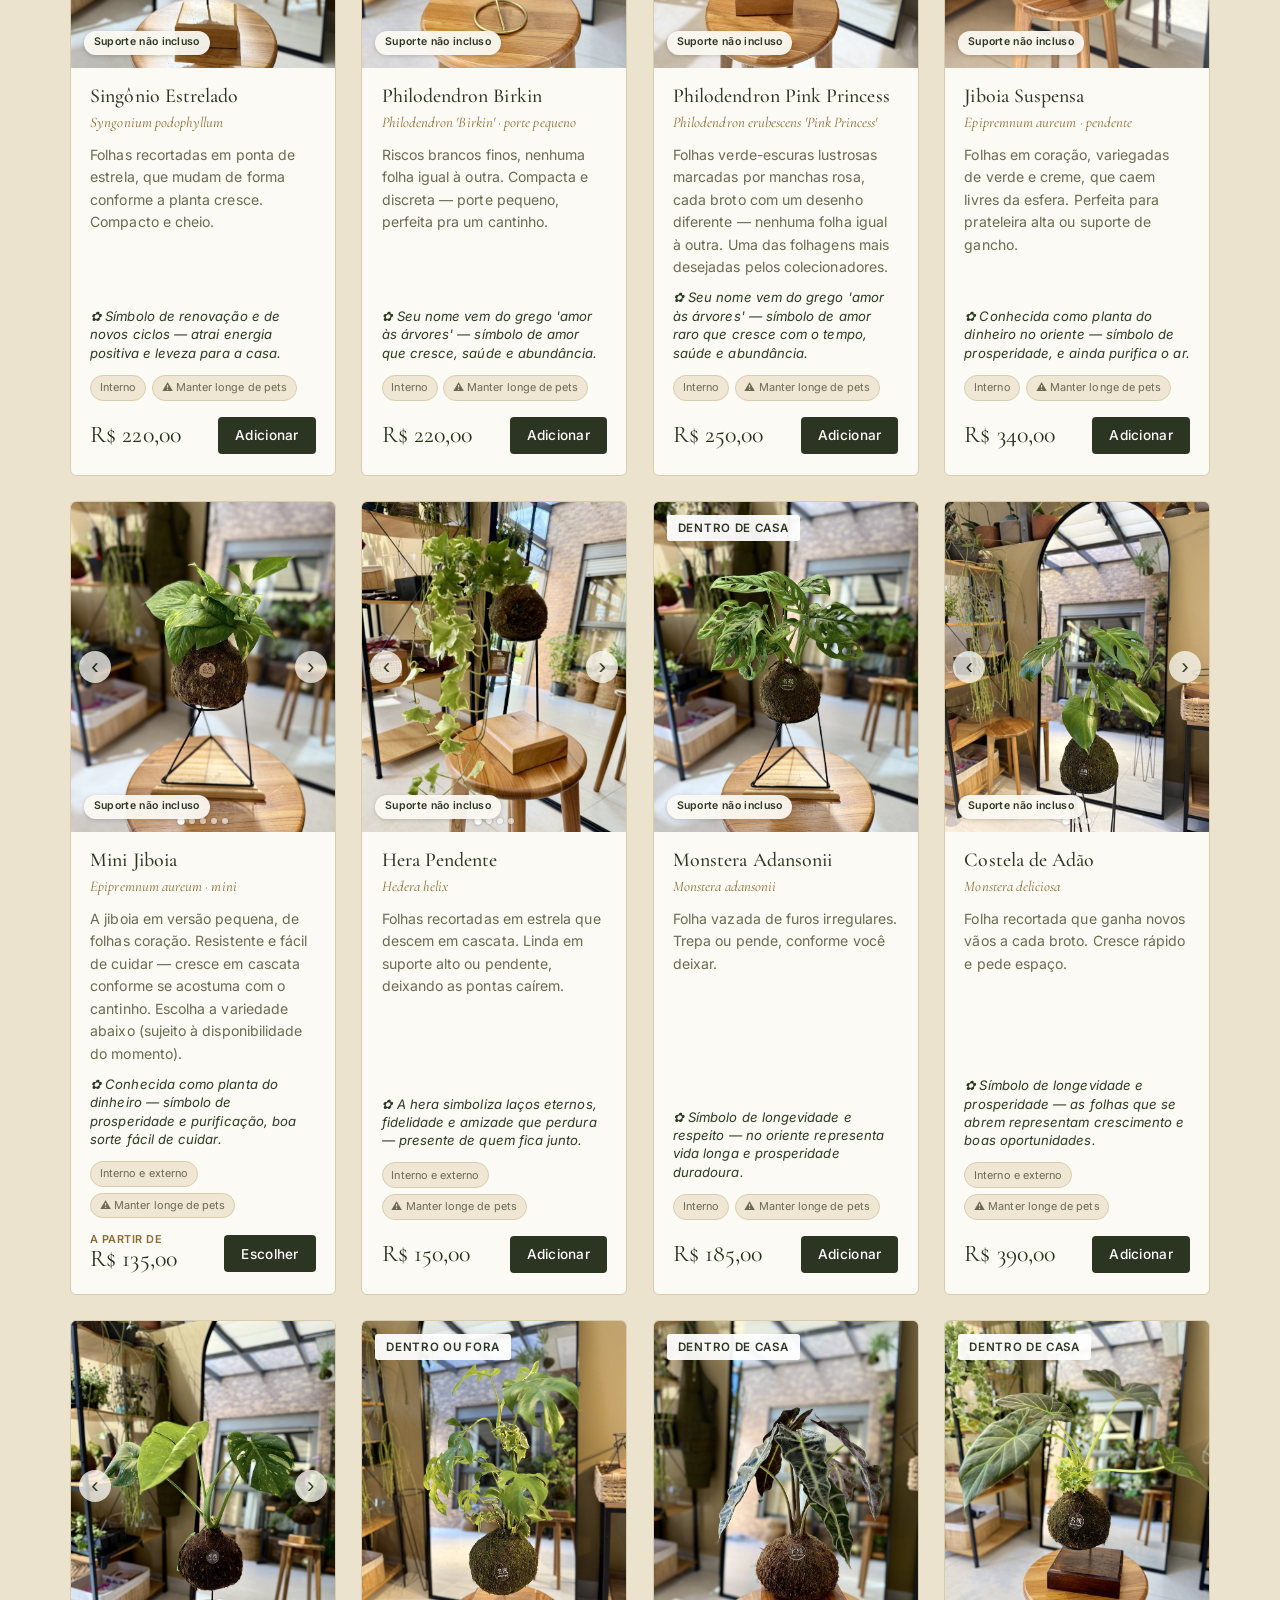
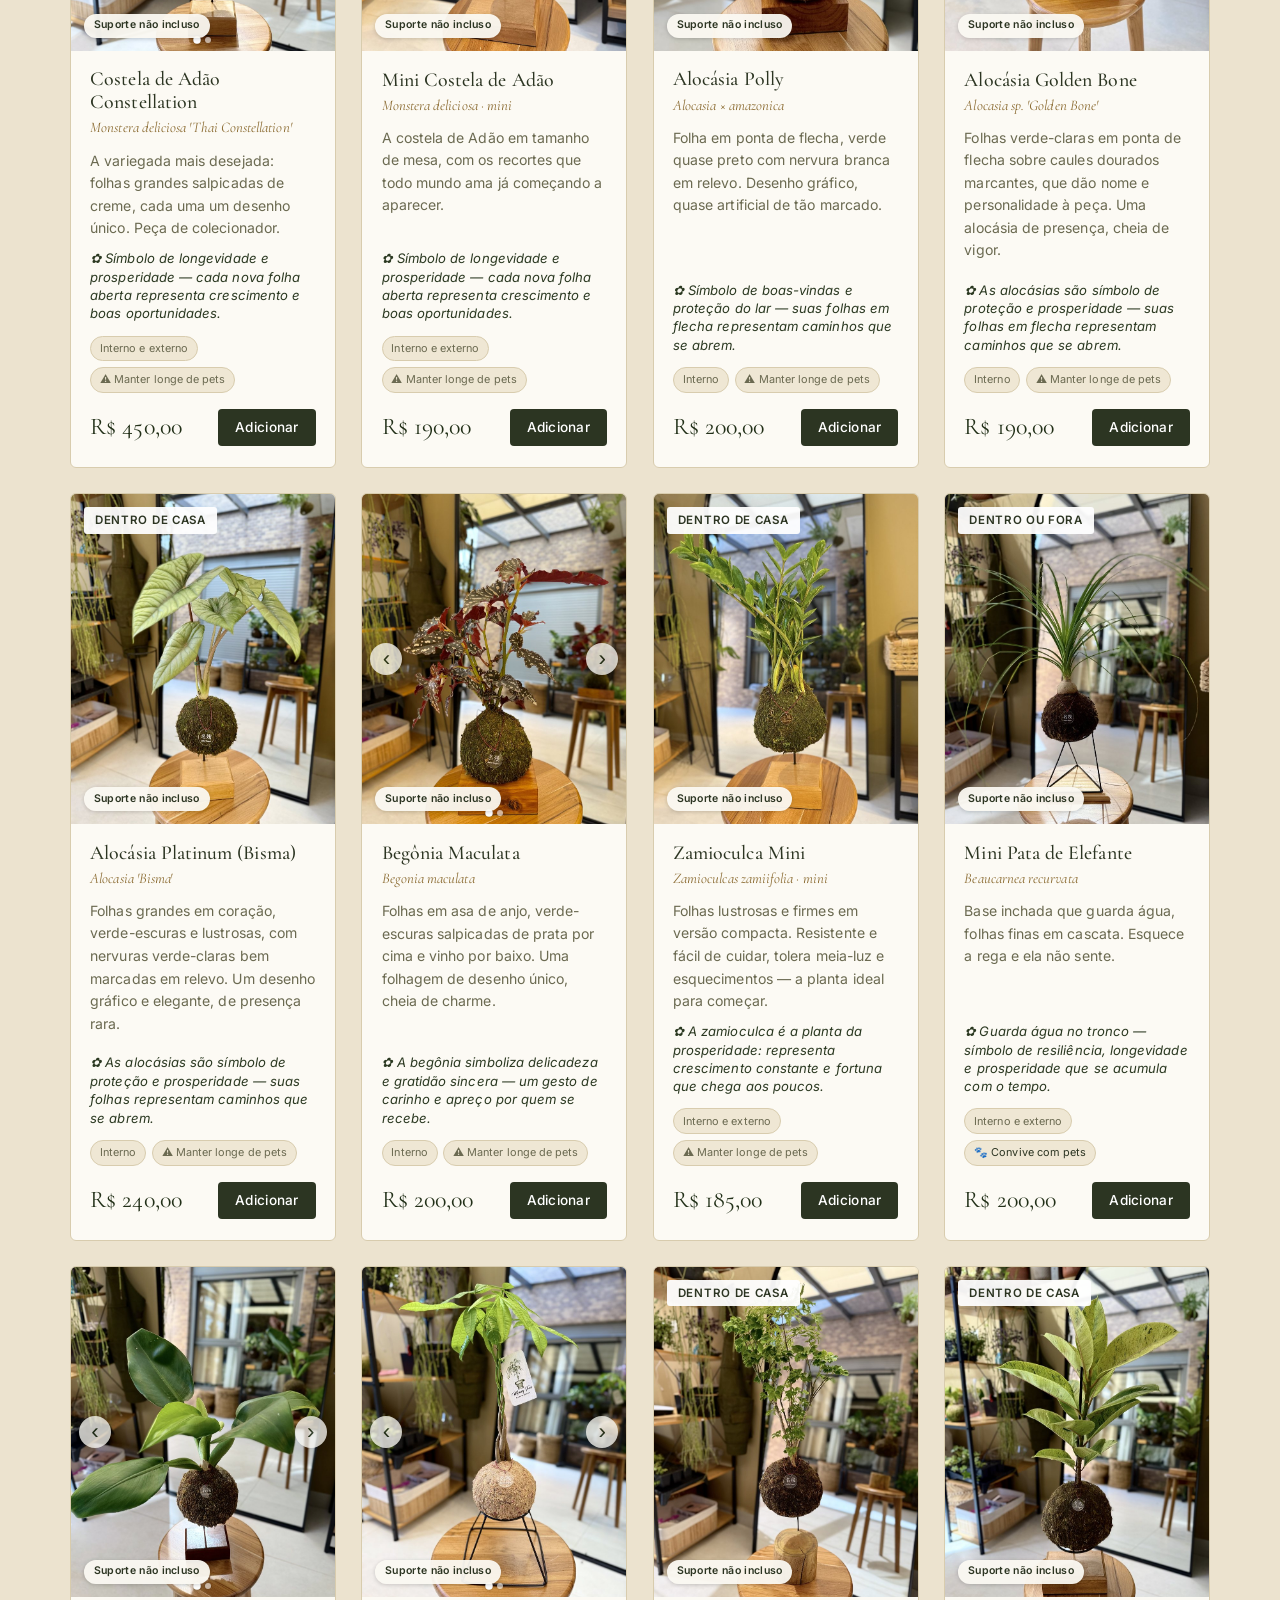
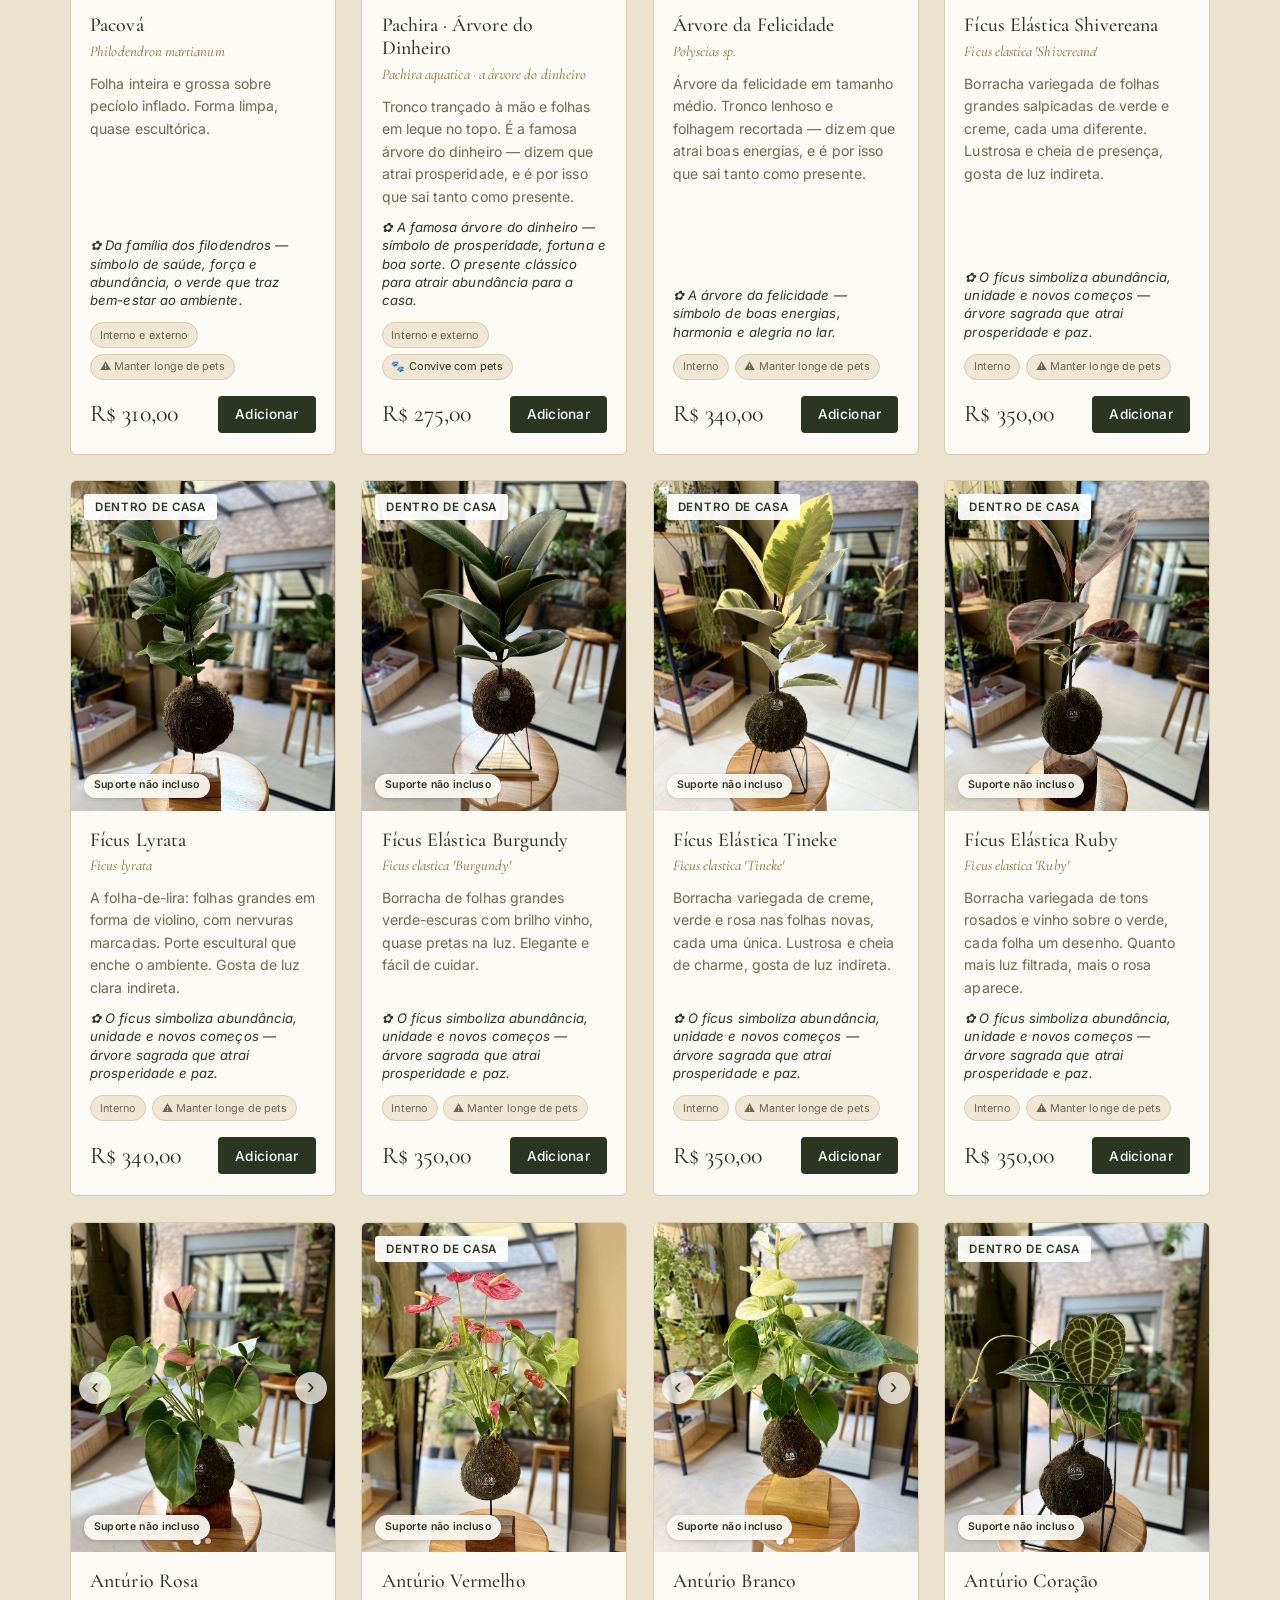
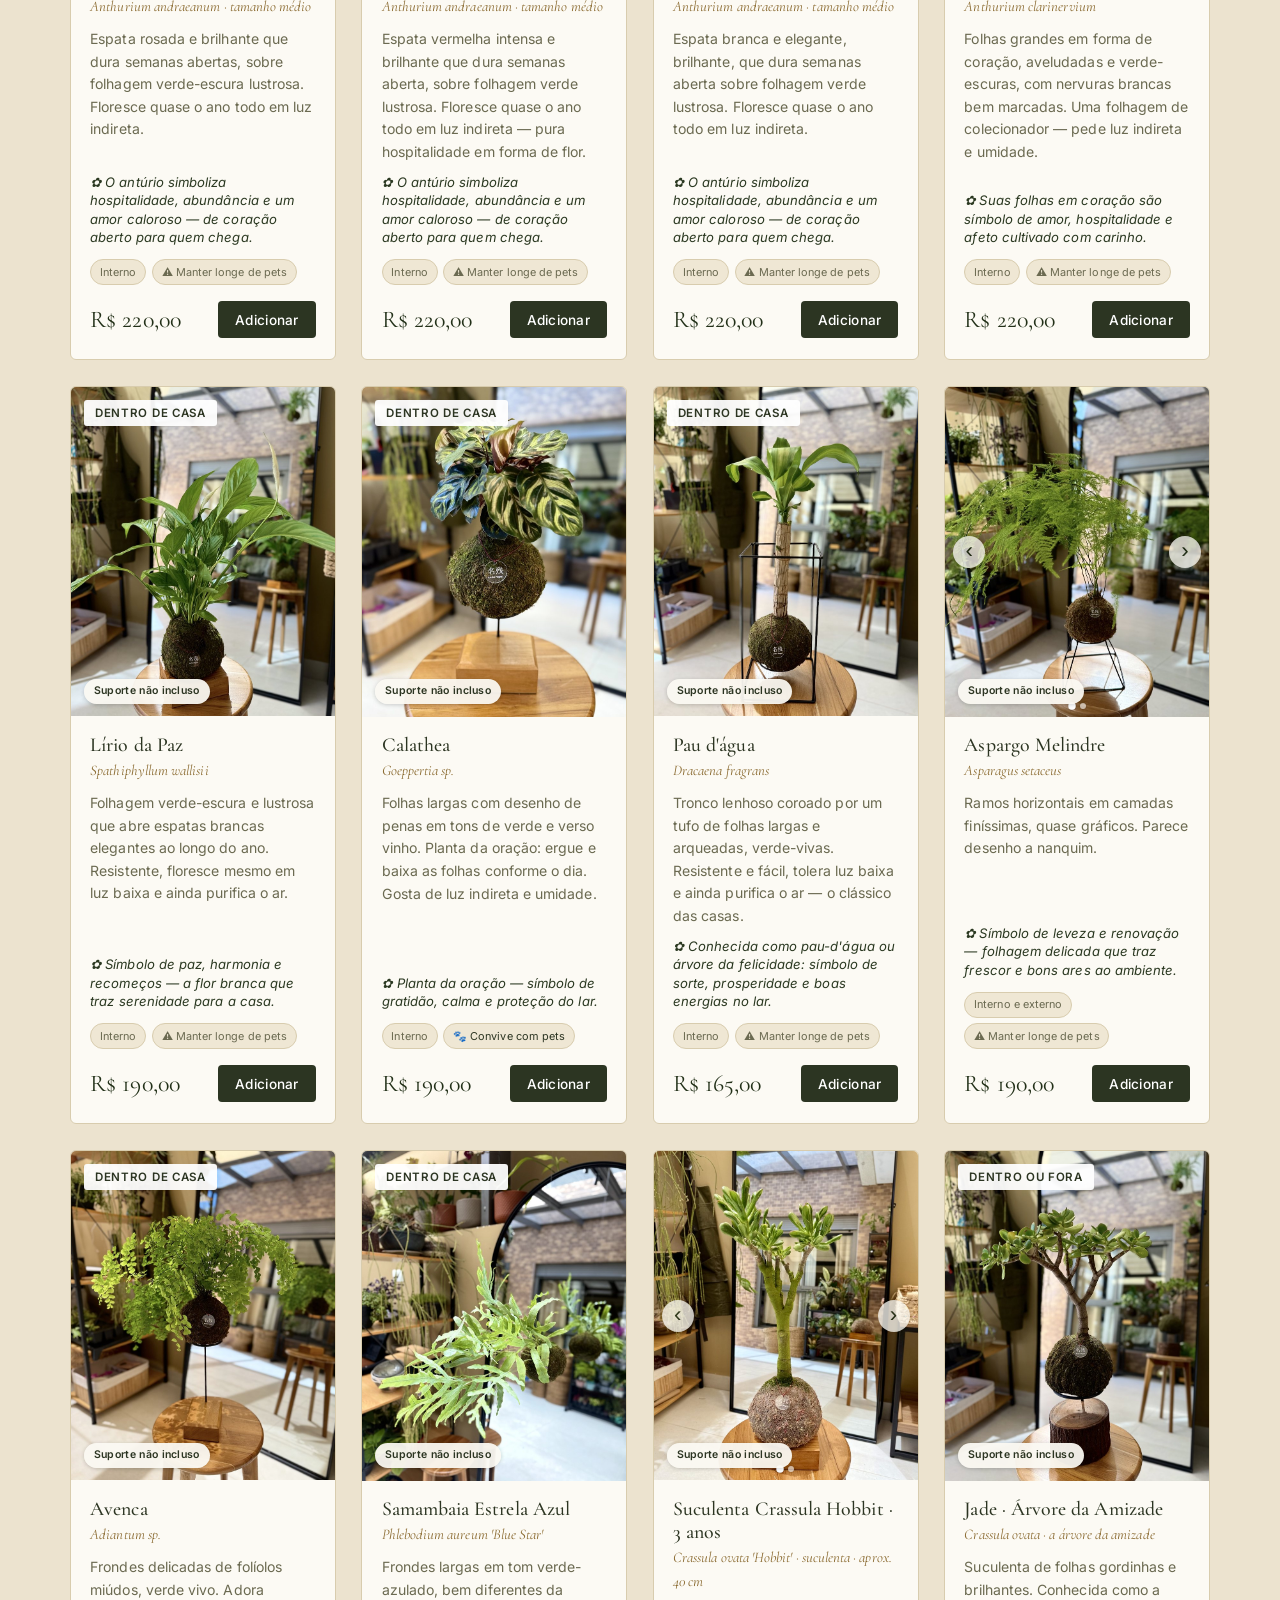
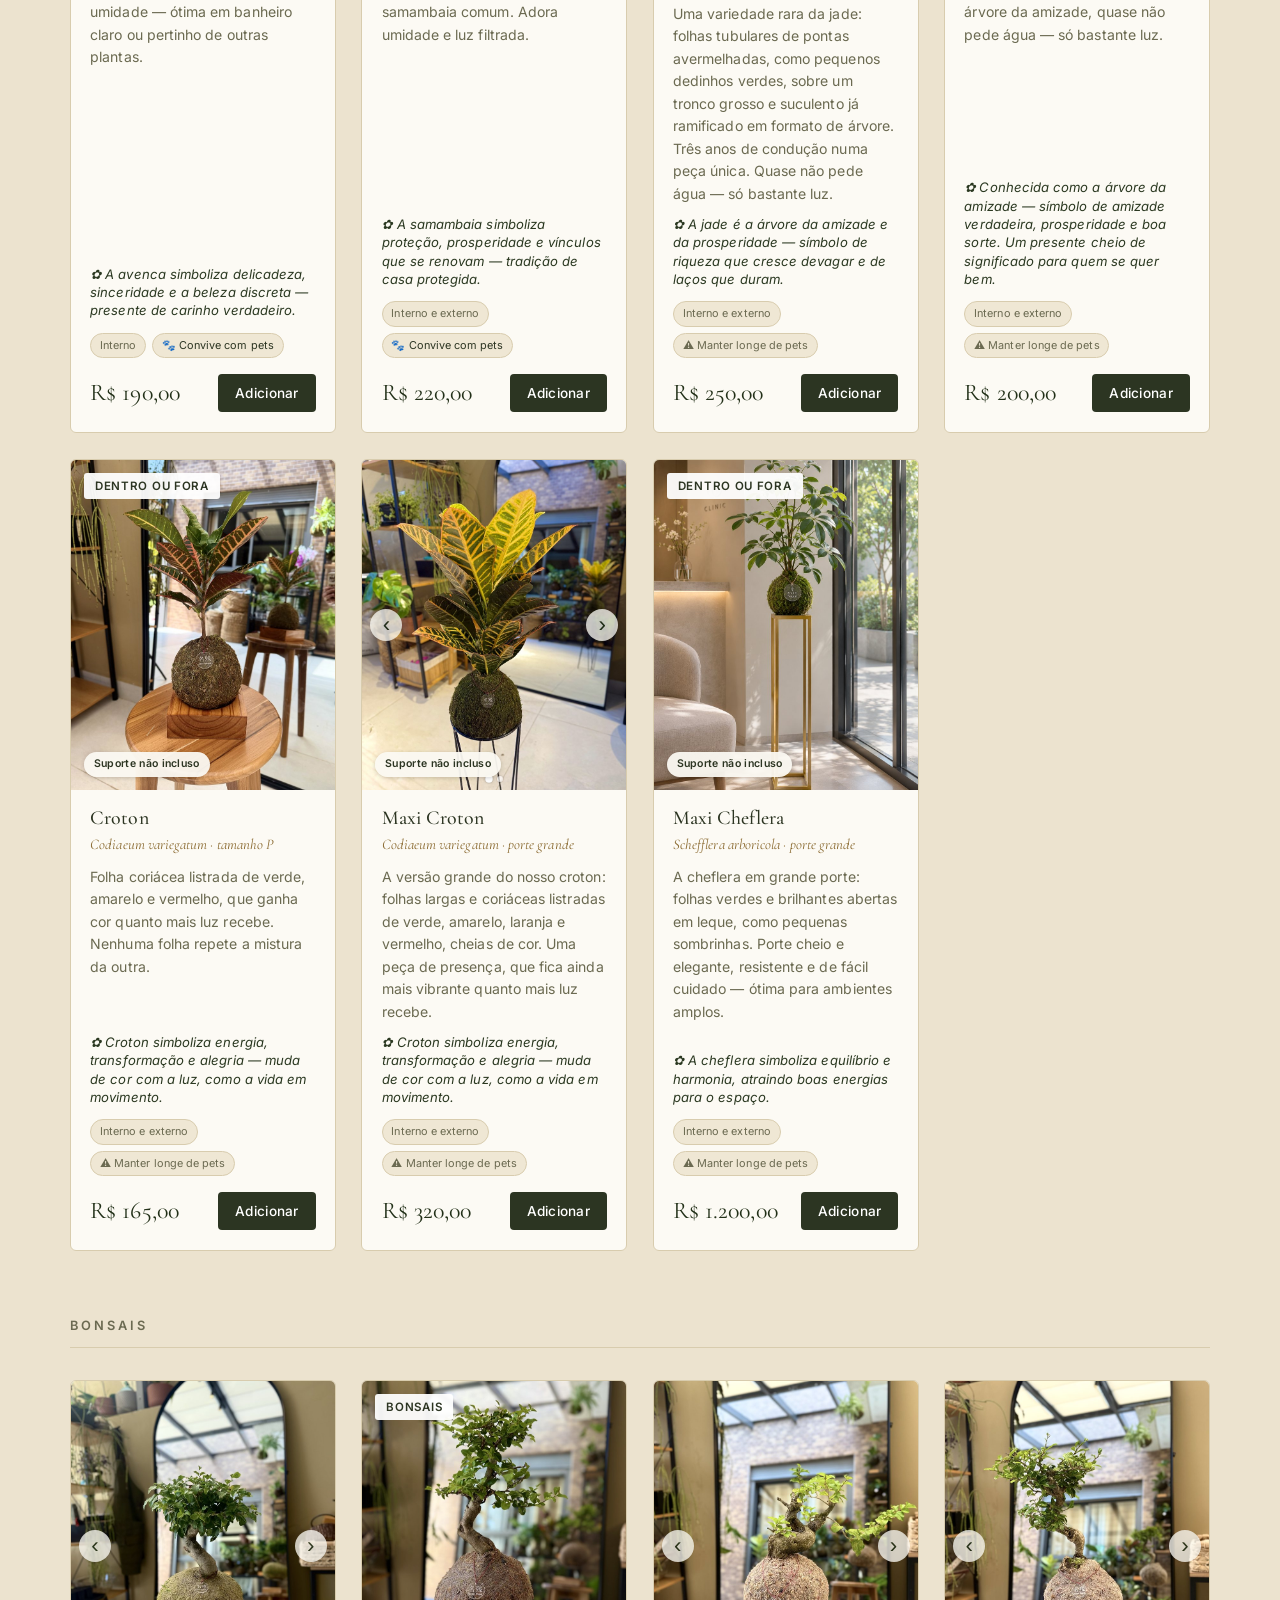
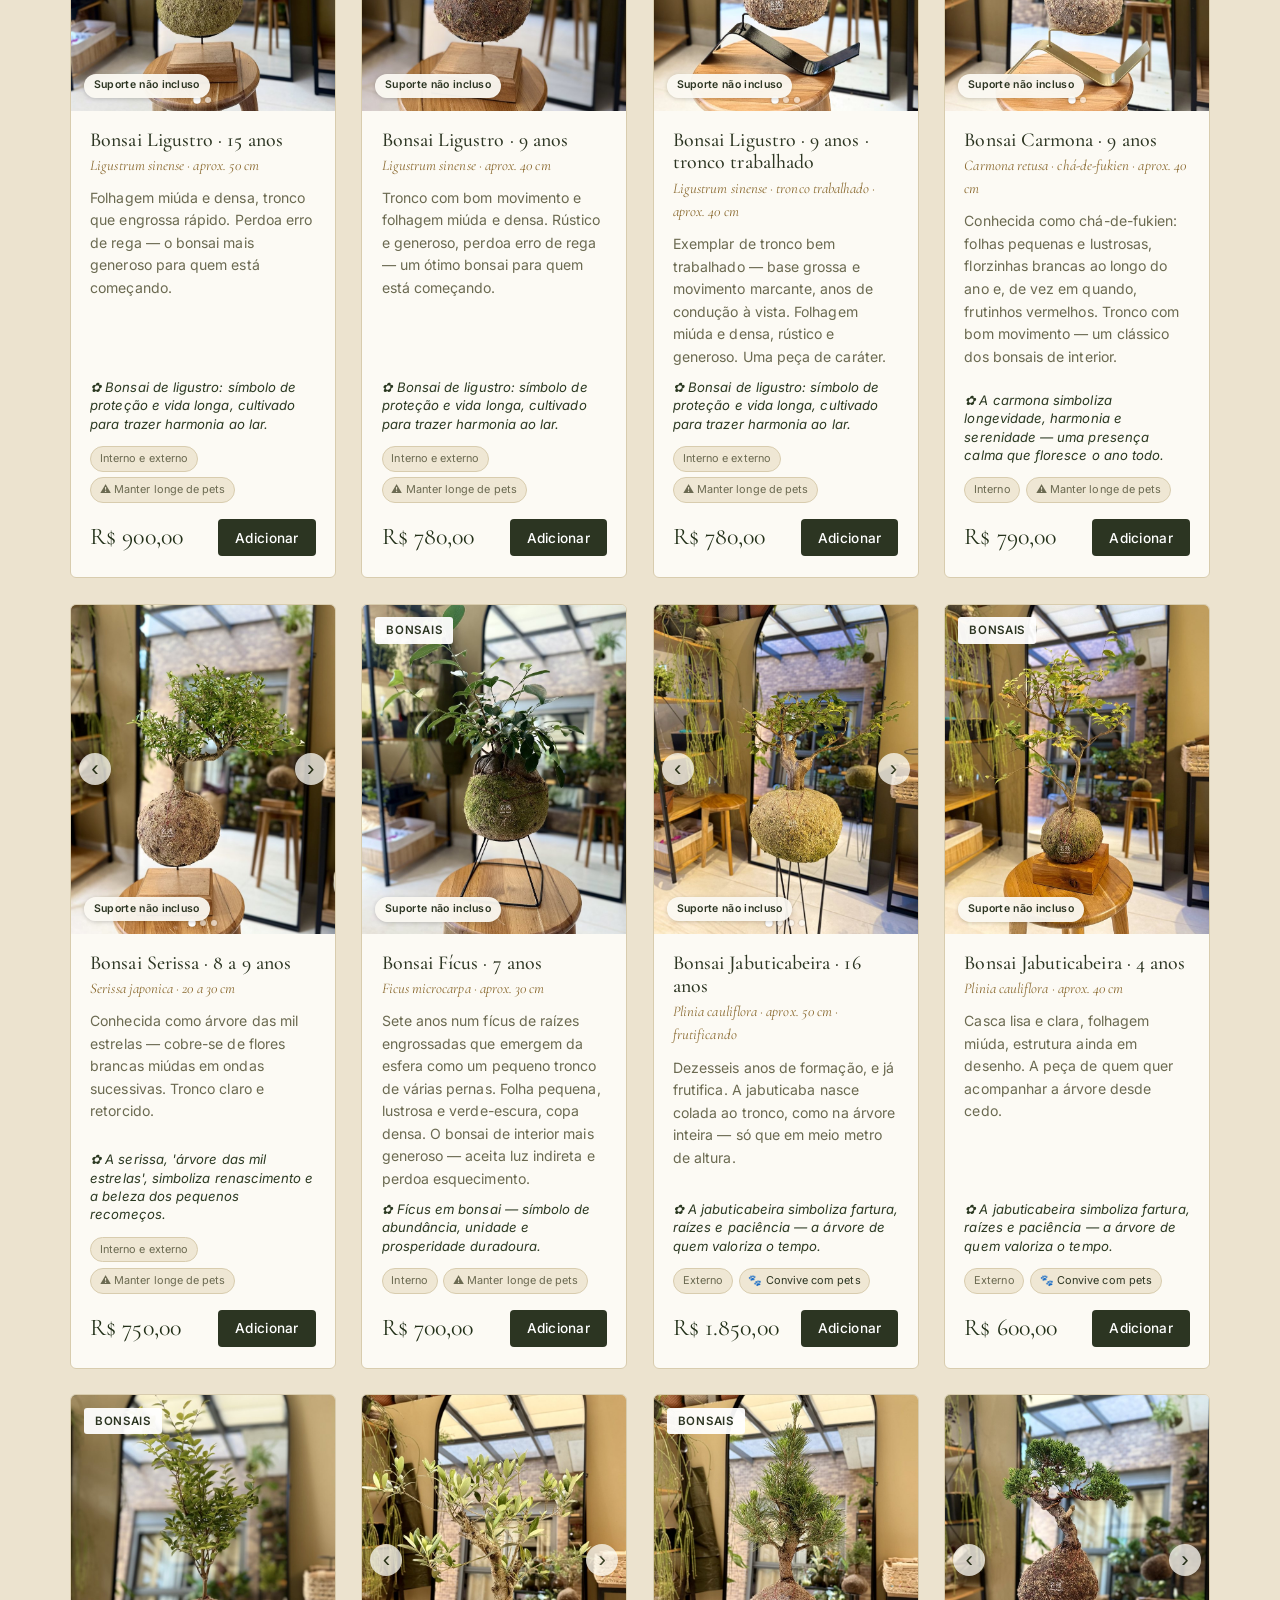
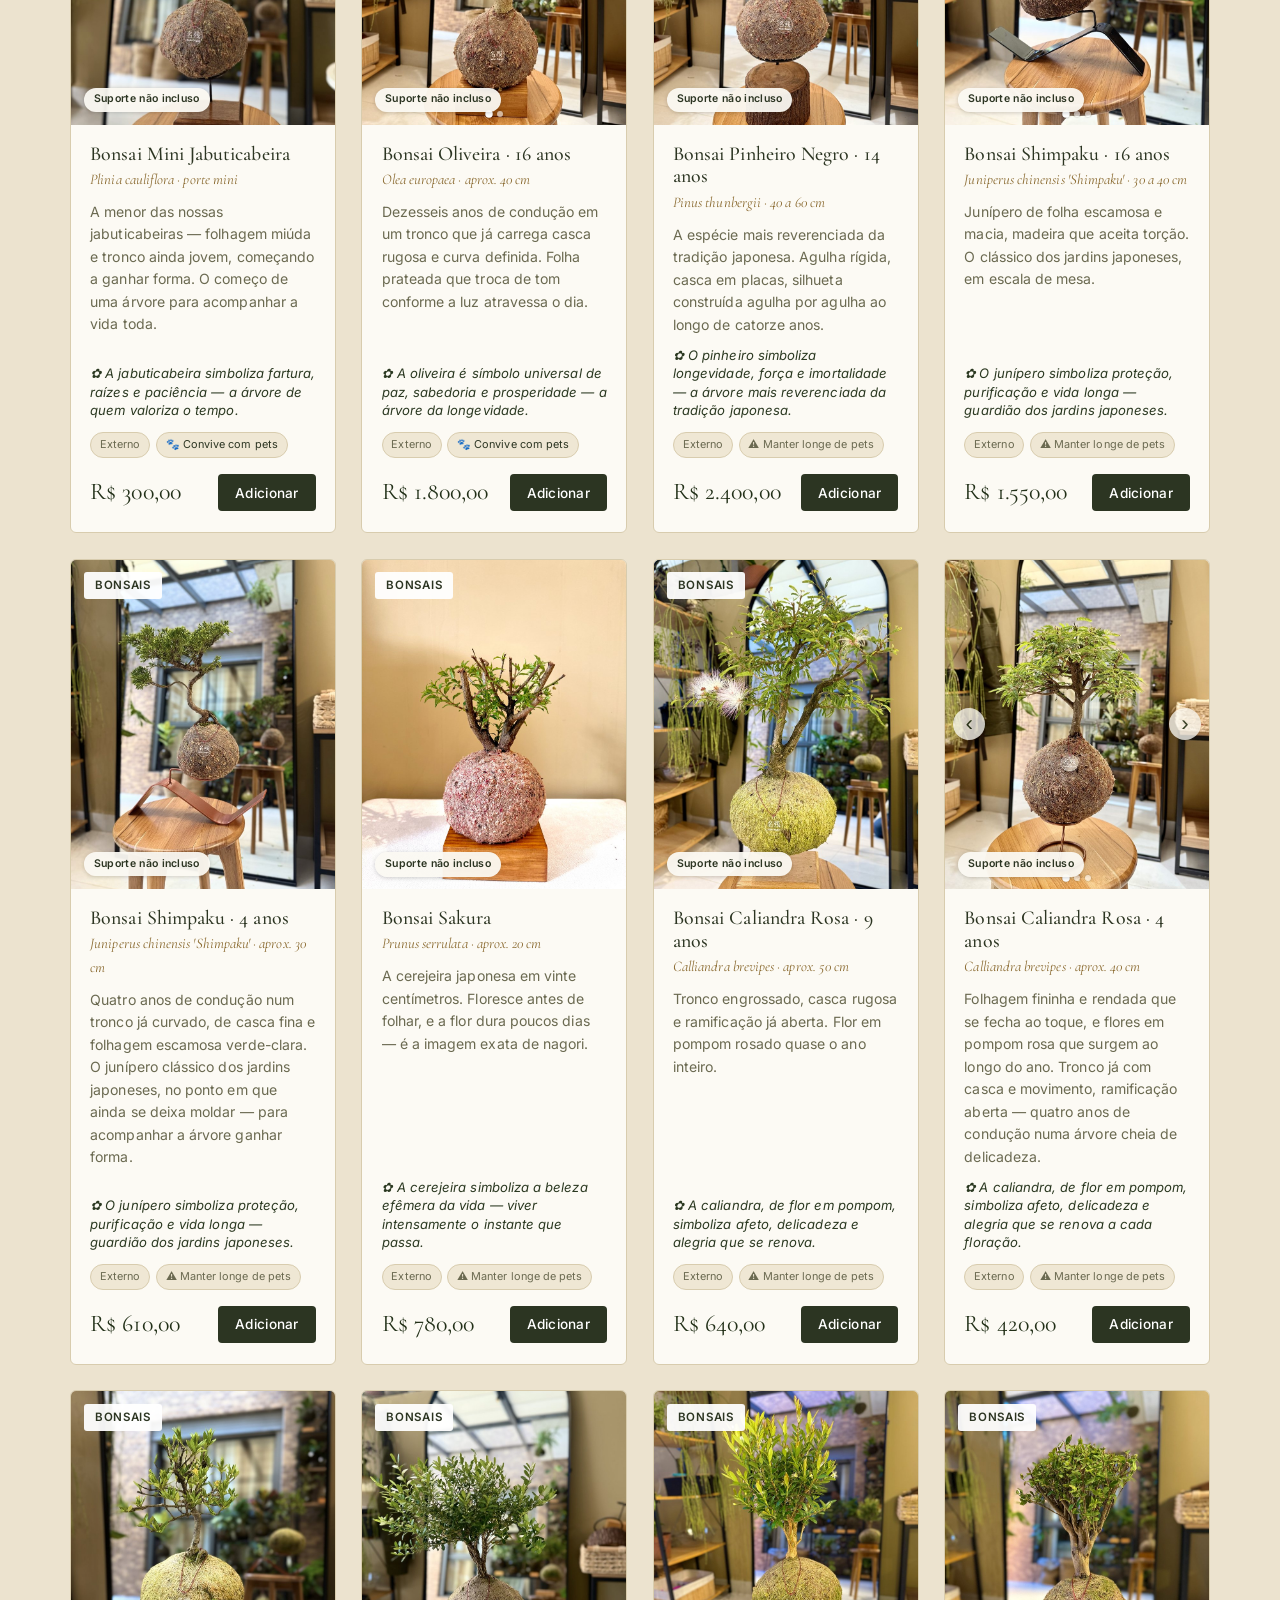
==== commit 8aa6c040: "precos e custos: sincroniza com a exportacao do app (22/11) Site+app: 15 precos atualizados (ficus e" ====
--- a/index.html
+++ b/index.html
@@ -64,7 +64,7 @@
   <link rel="preconnect" href="https://fonts.googleapis.com" />
   <link rel="preconnect" href="https://fonts.gstatic.com" crossorigin />
   <link href="https://fonts.googleapis.com/css2?family=Cormorant+Garamond:wght@400;500;600&family=Inter:wght@300;400;500;600&display=swap" rel="stylesheet" />
-  <link rel="stylesheet" href="css/styles.css?v=321" />
+  <link rel="stylesheet" href="css/styles.css?v=322" />
   <link rel="icon" href="data:image/svg+xml,<svg xmlns='http://www.w3.org/2000/svg' viewBox='0 0 100 100'><circle cx='50' cy='62' r='30' fill='%236b5a3e'/><path d='M50 40 Q40 10 50 2 Q60 10 50 40' fill='%234e7c4a'/></svg>" />
 </head>
 <body>
@@ -388,8 +388,8 @@
     <div class="modal" id="productModal" role="dialog" aria-modal="true"></div>
   </div>
 
-  <script src="js/config.js?v=321"></script>
-  <script src="js/products.js?v=321"></script>
-  <script src="js/app.js?v=321"></script>
+  <script src="js/config.js?v=322"></script>
+  <script src="js/products.js?v=322"></script>
+  <script src="js/app.js?v=322"></script>
 </body>
 </html>
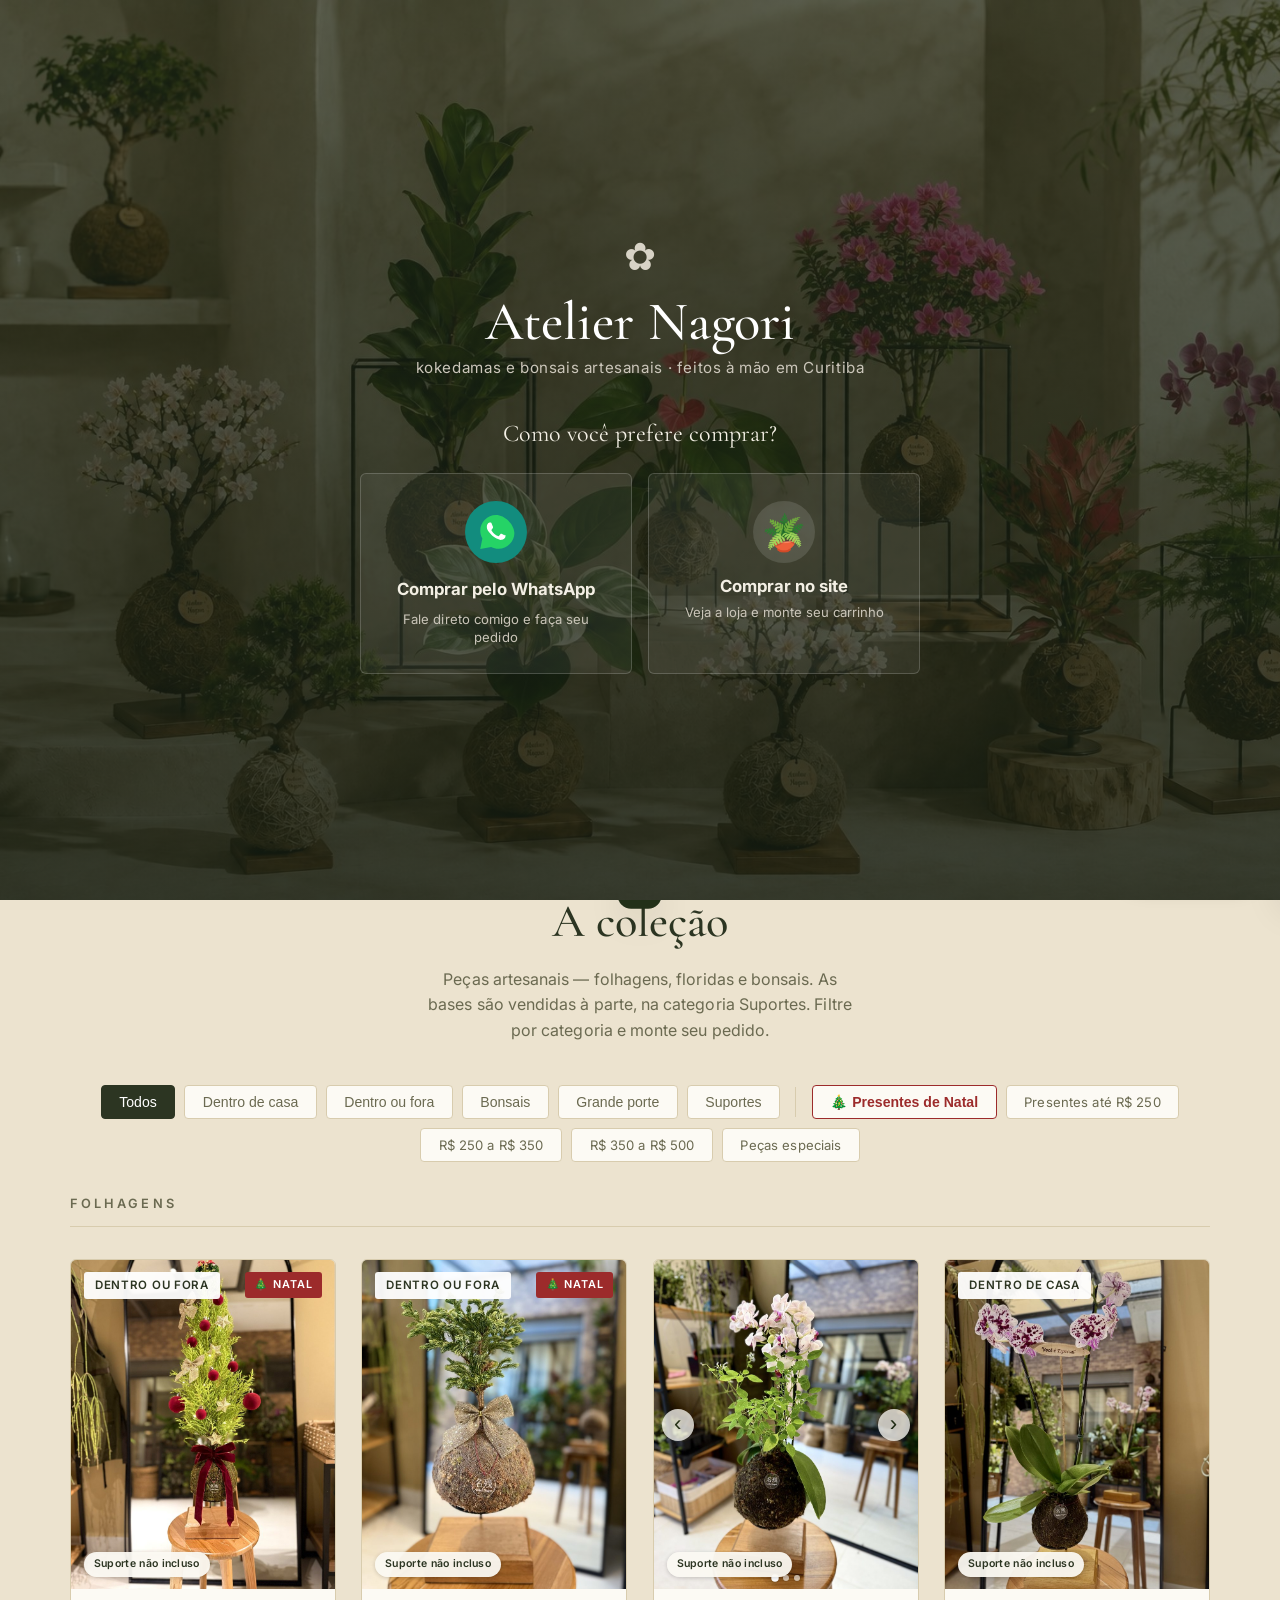
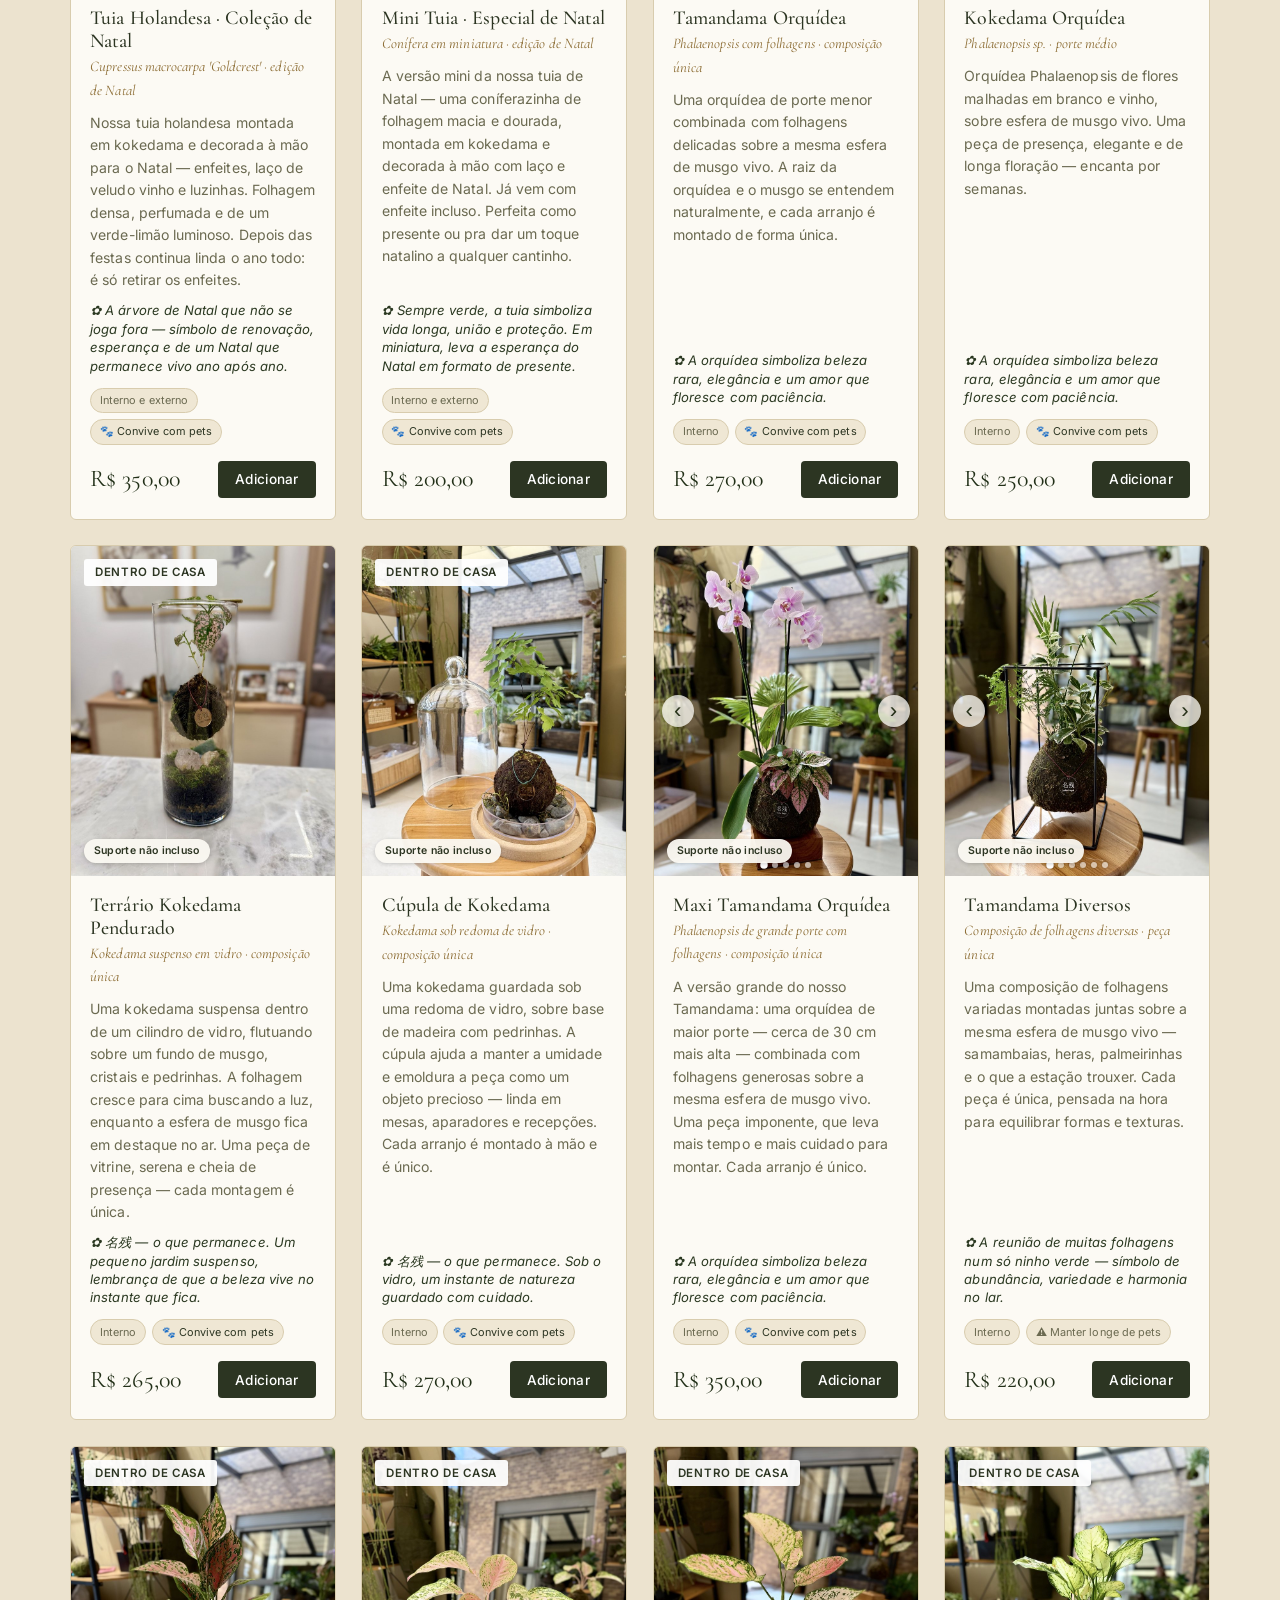
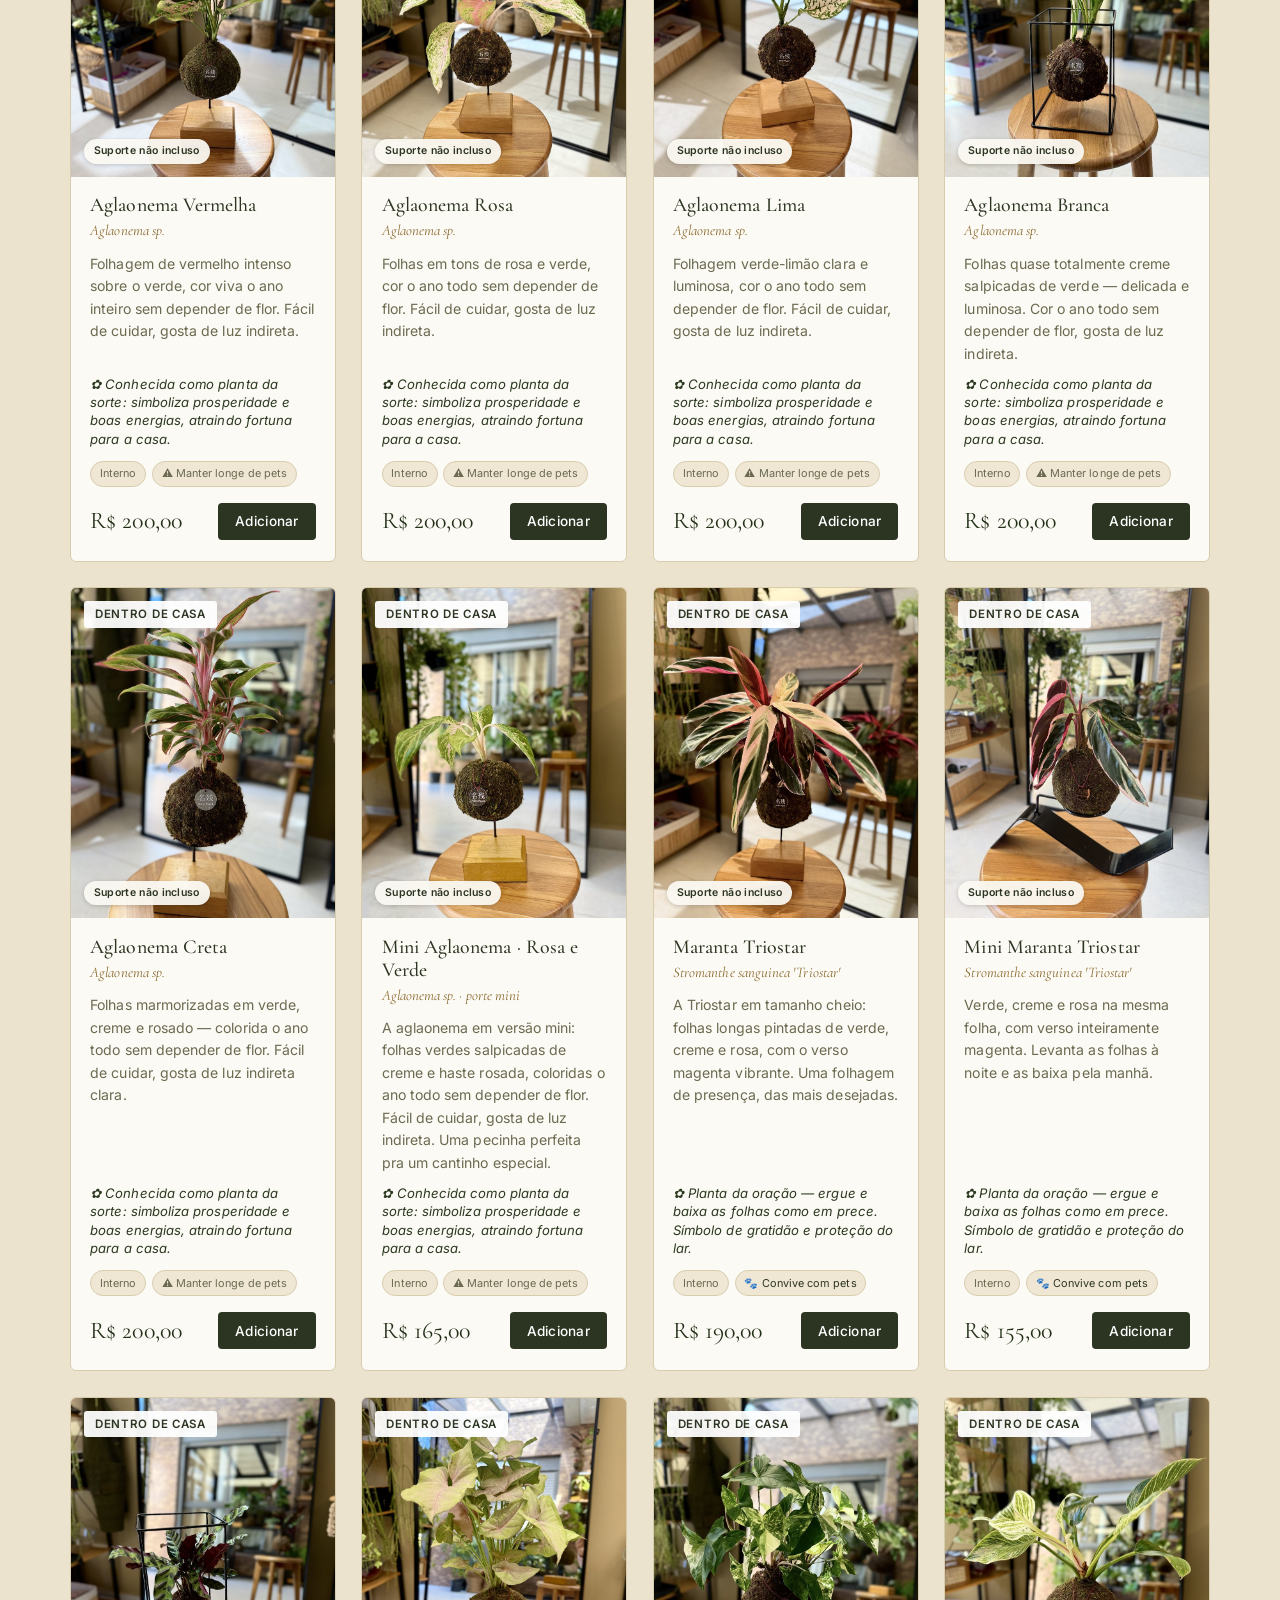
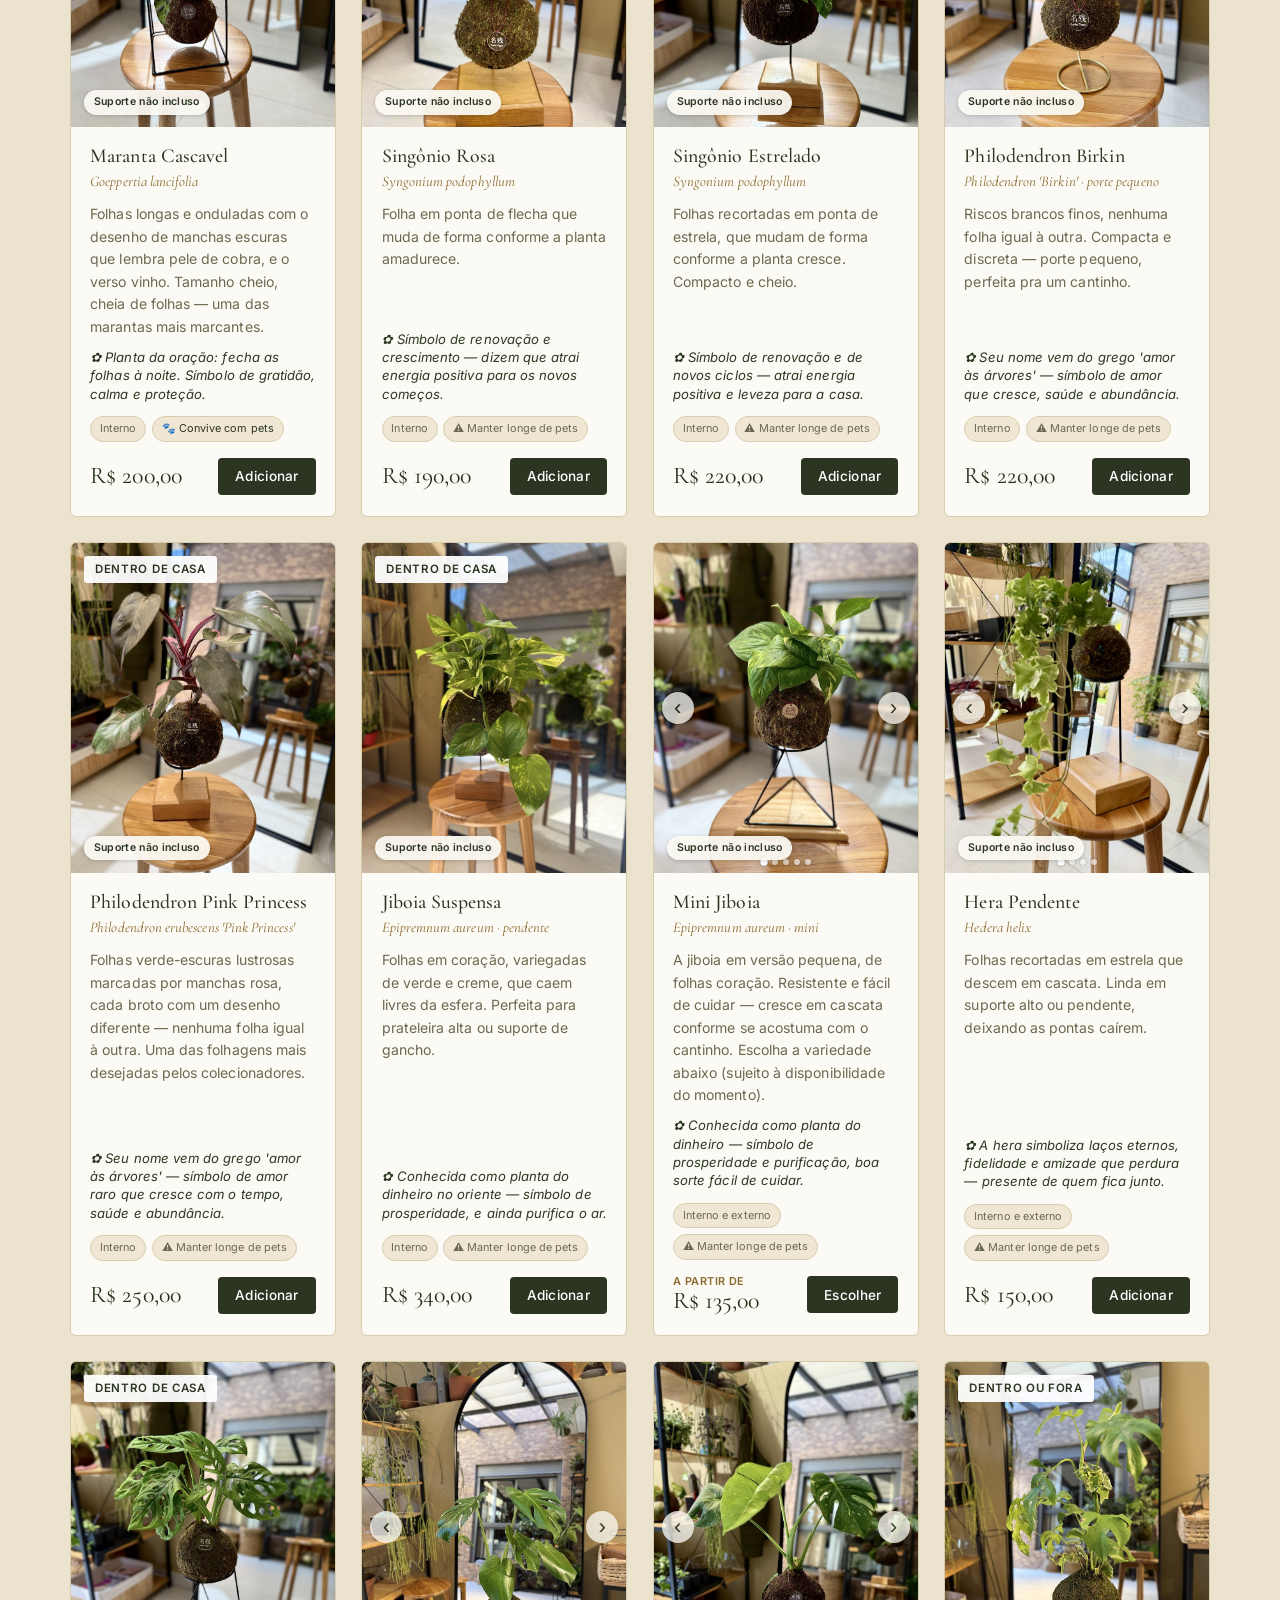
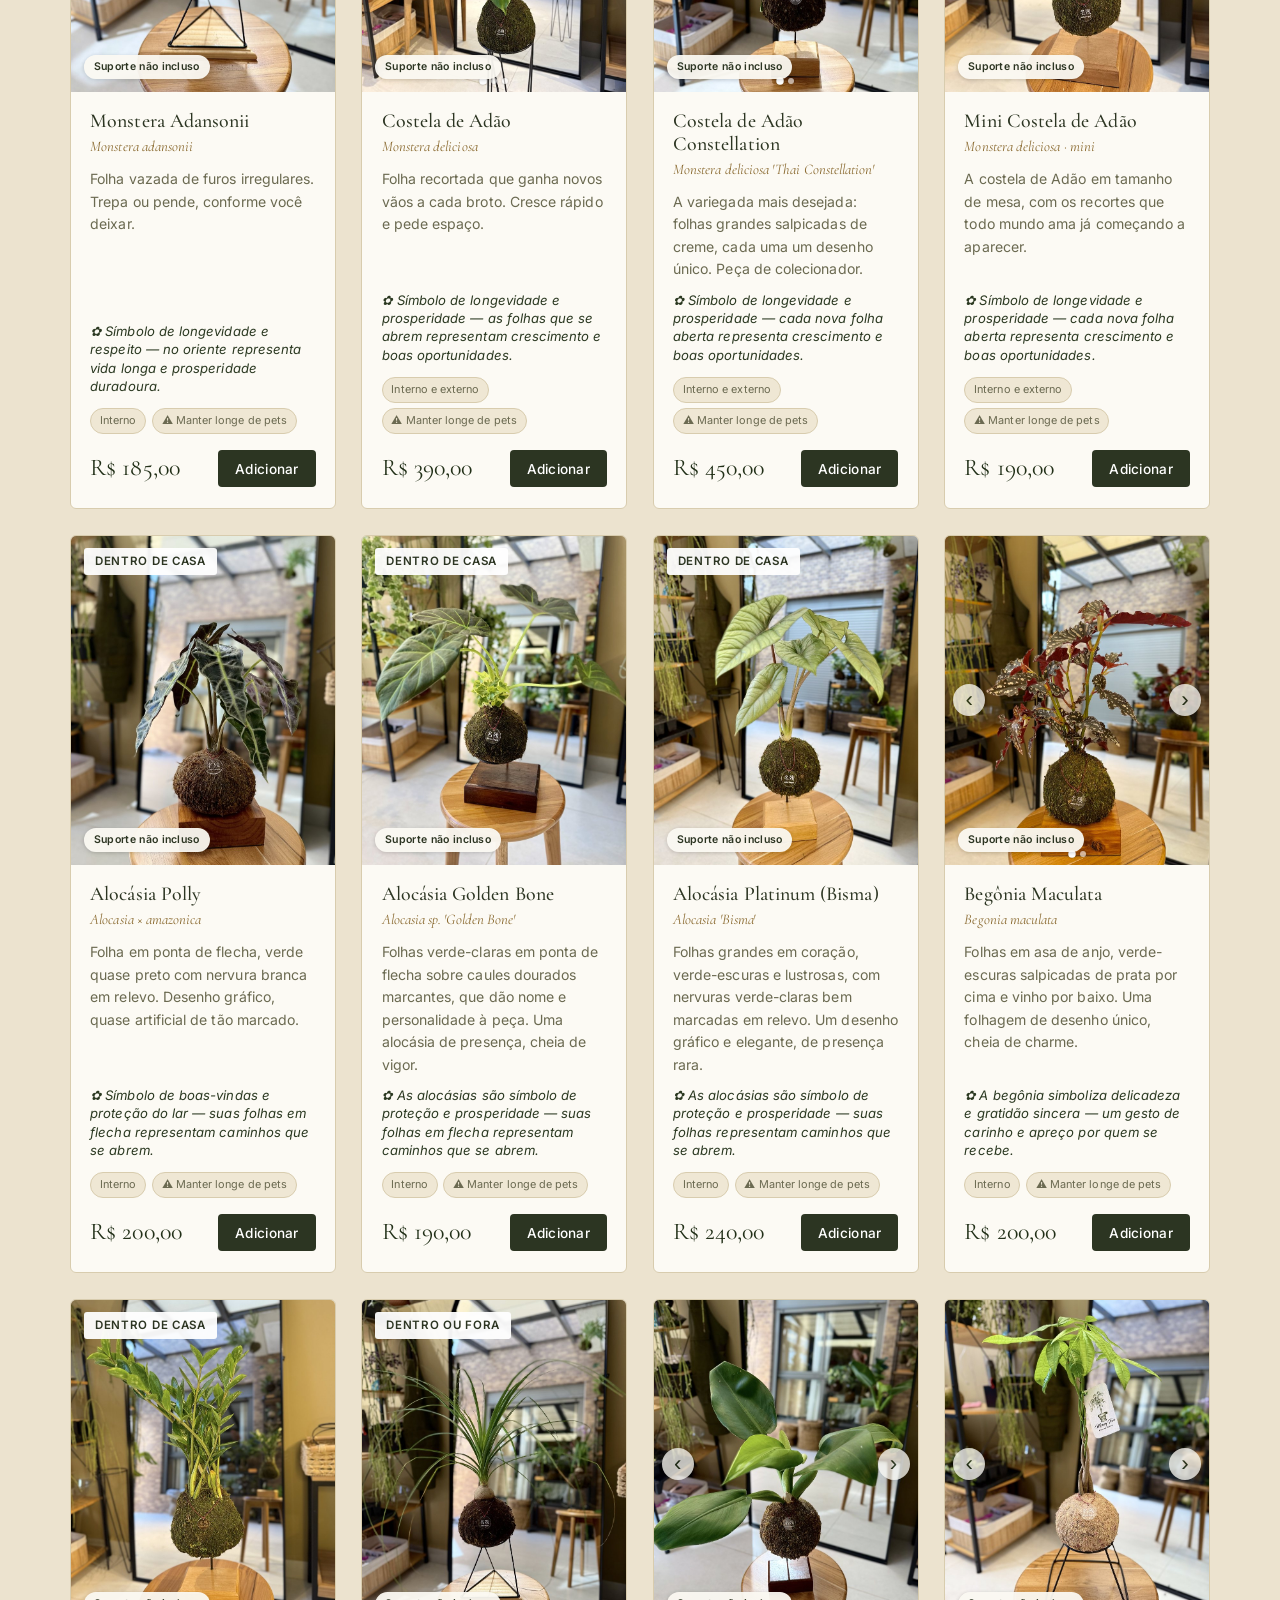
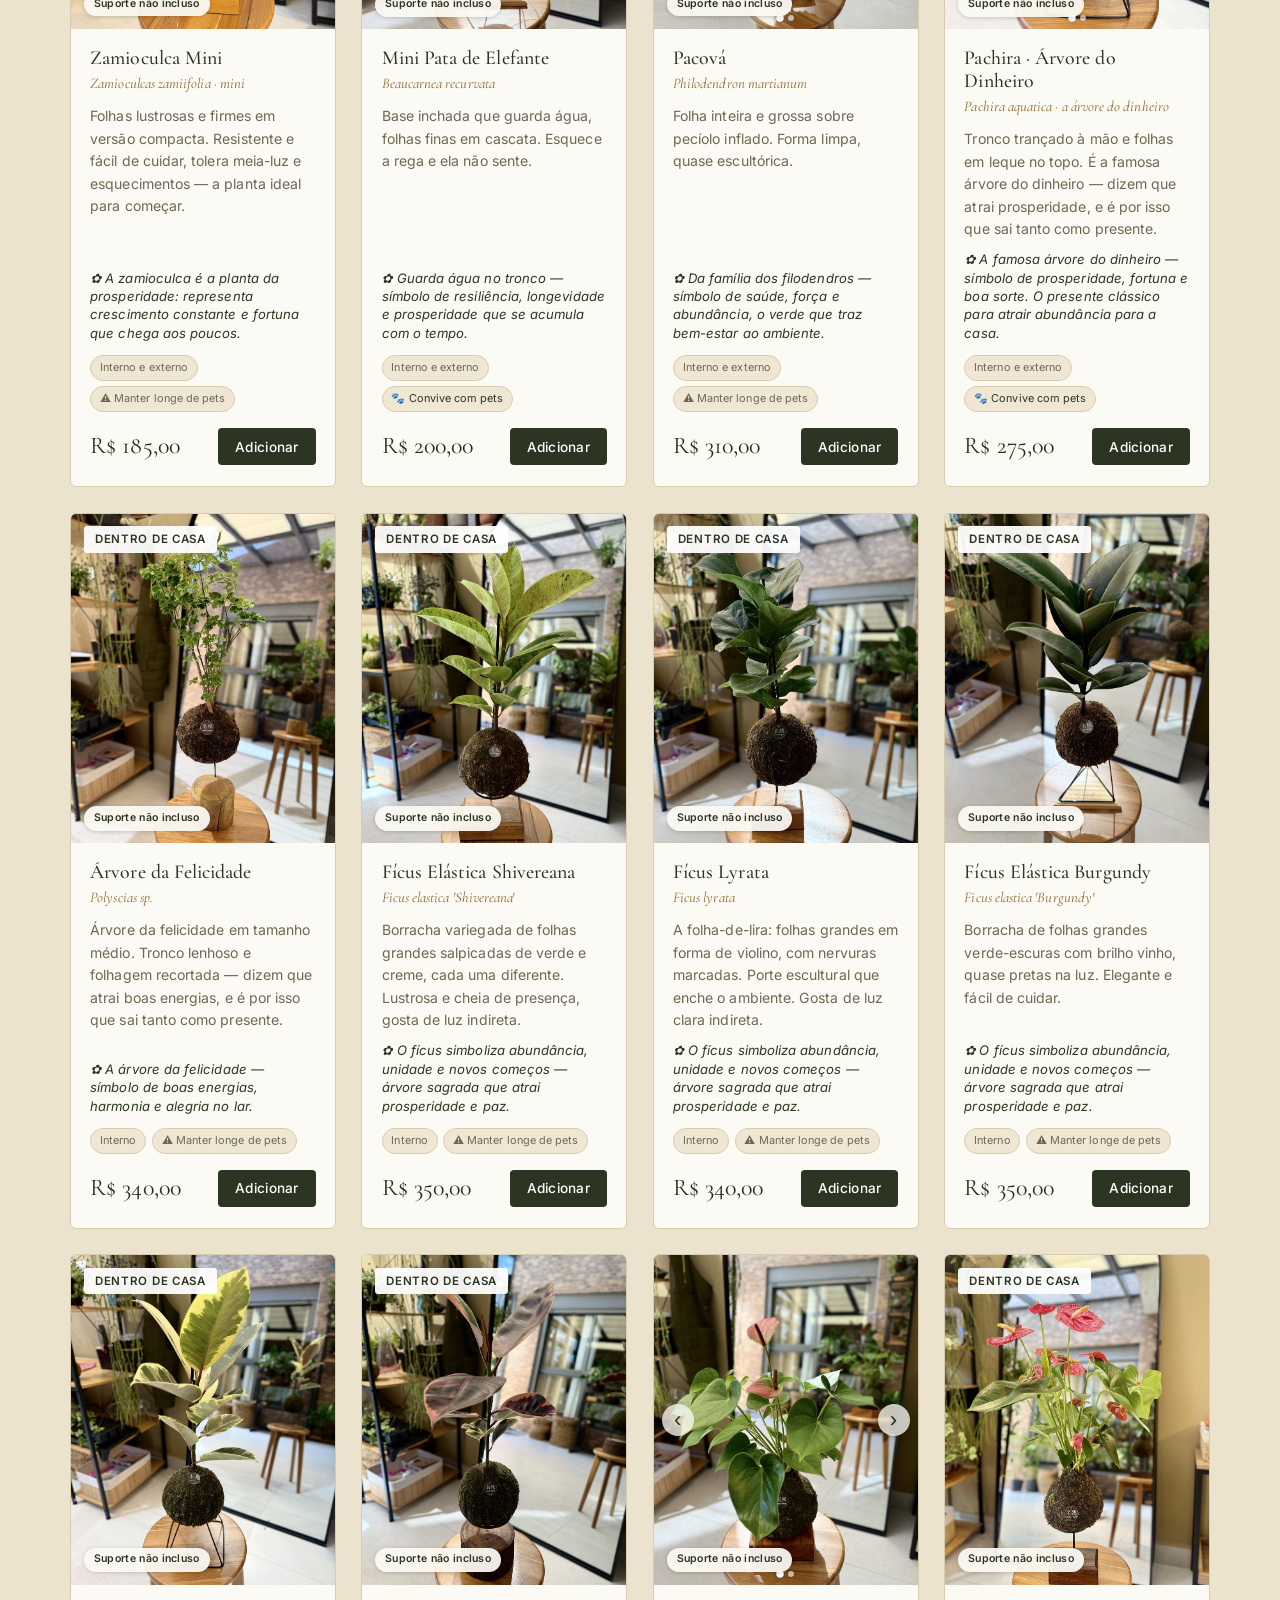
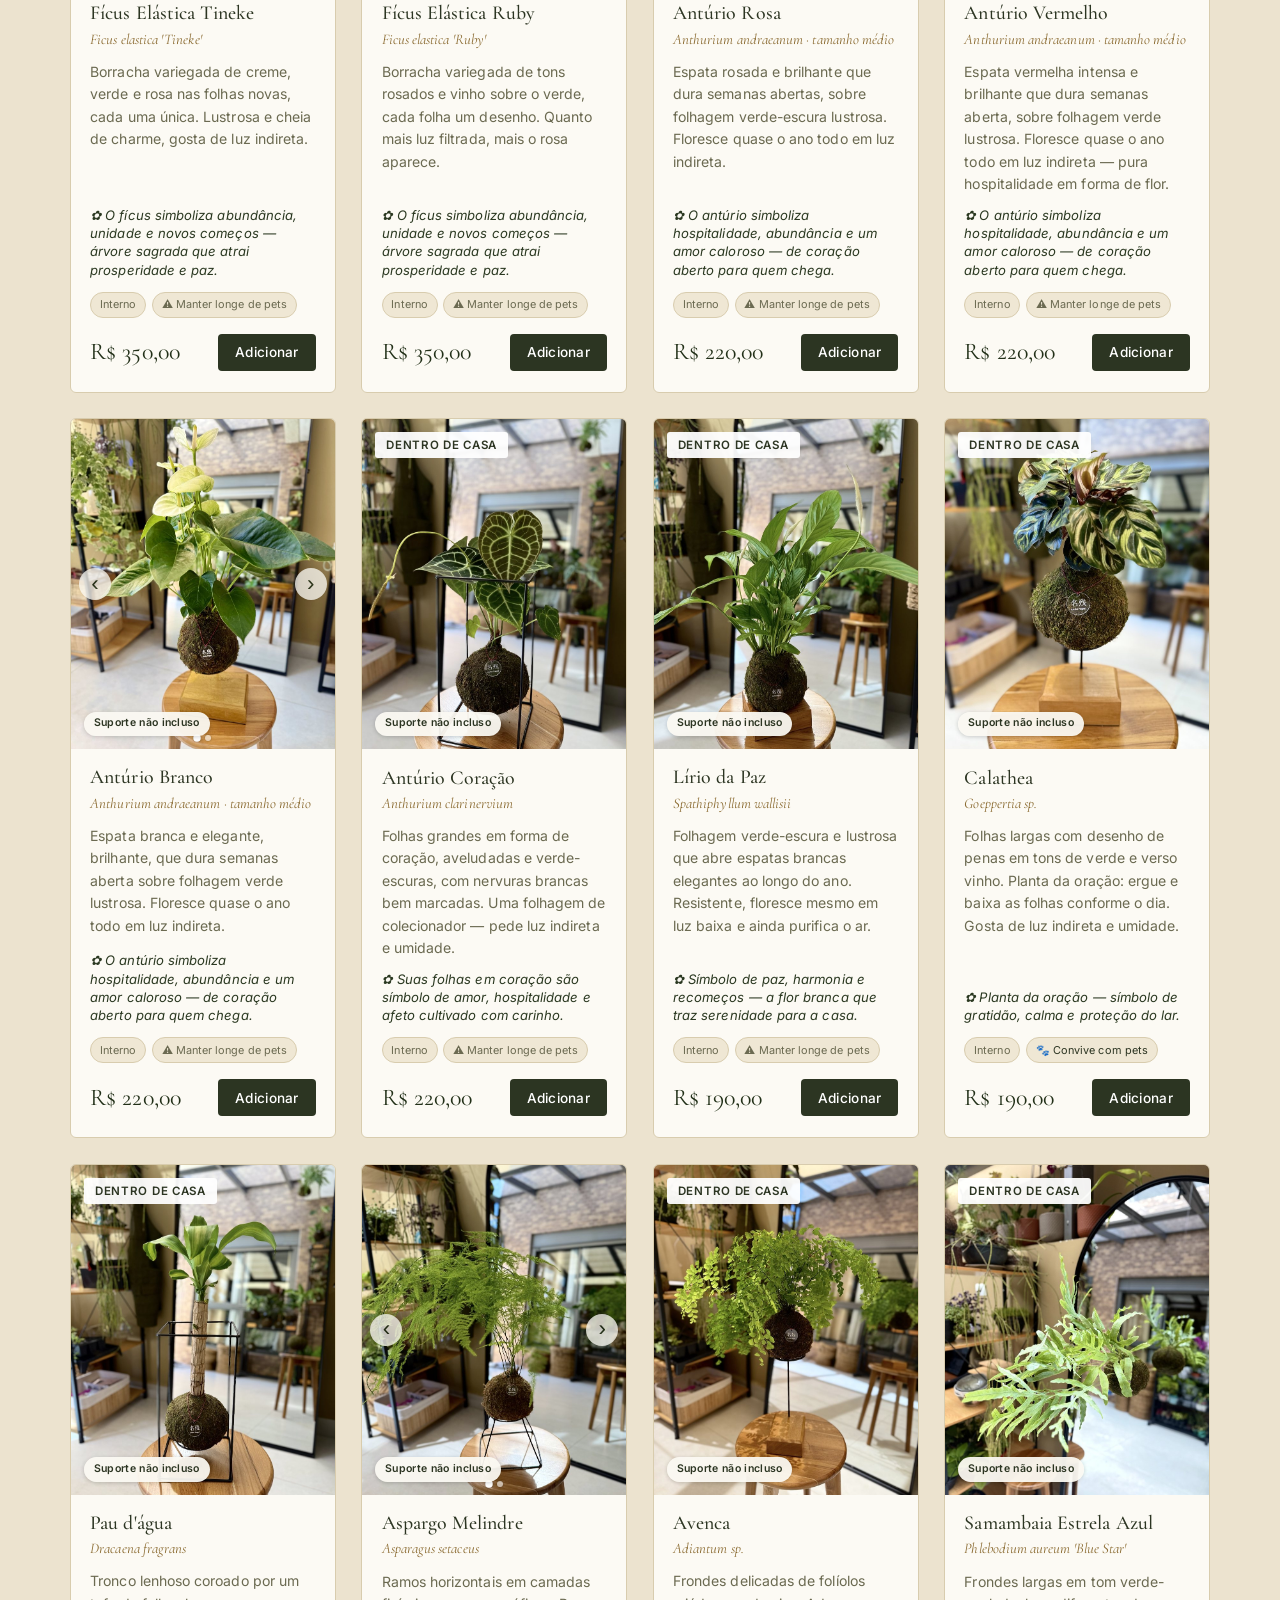
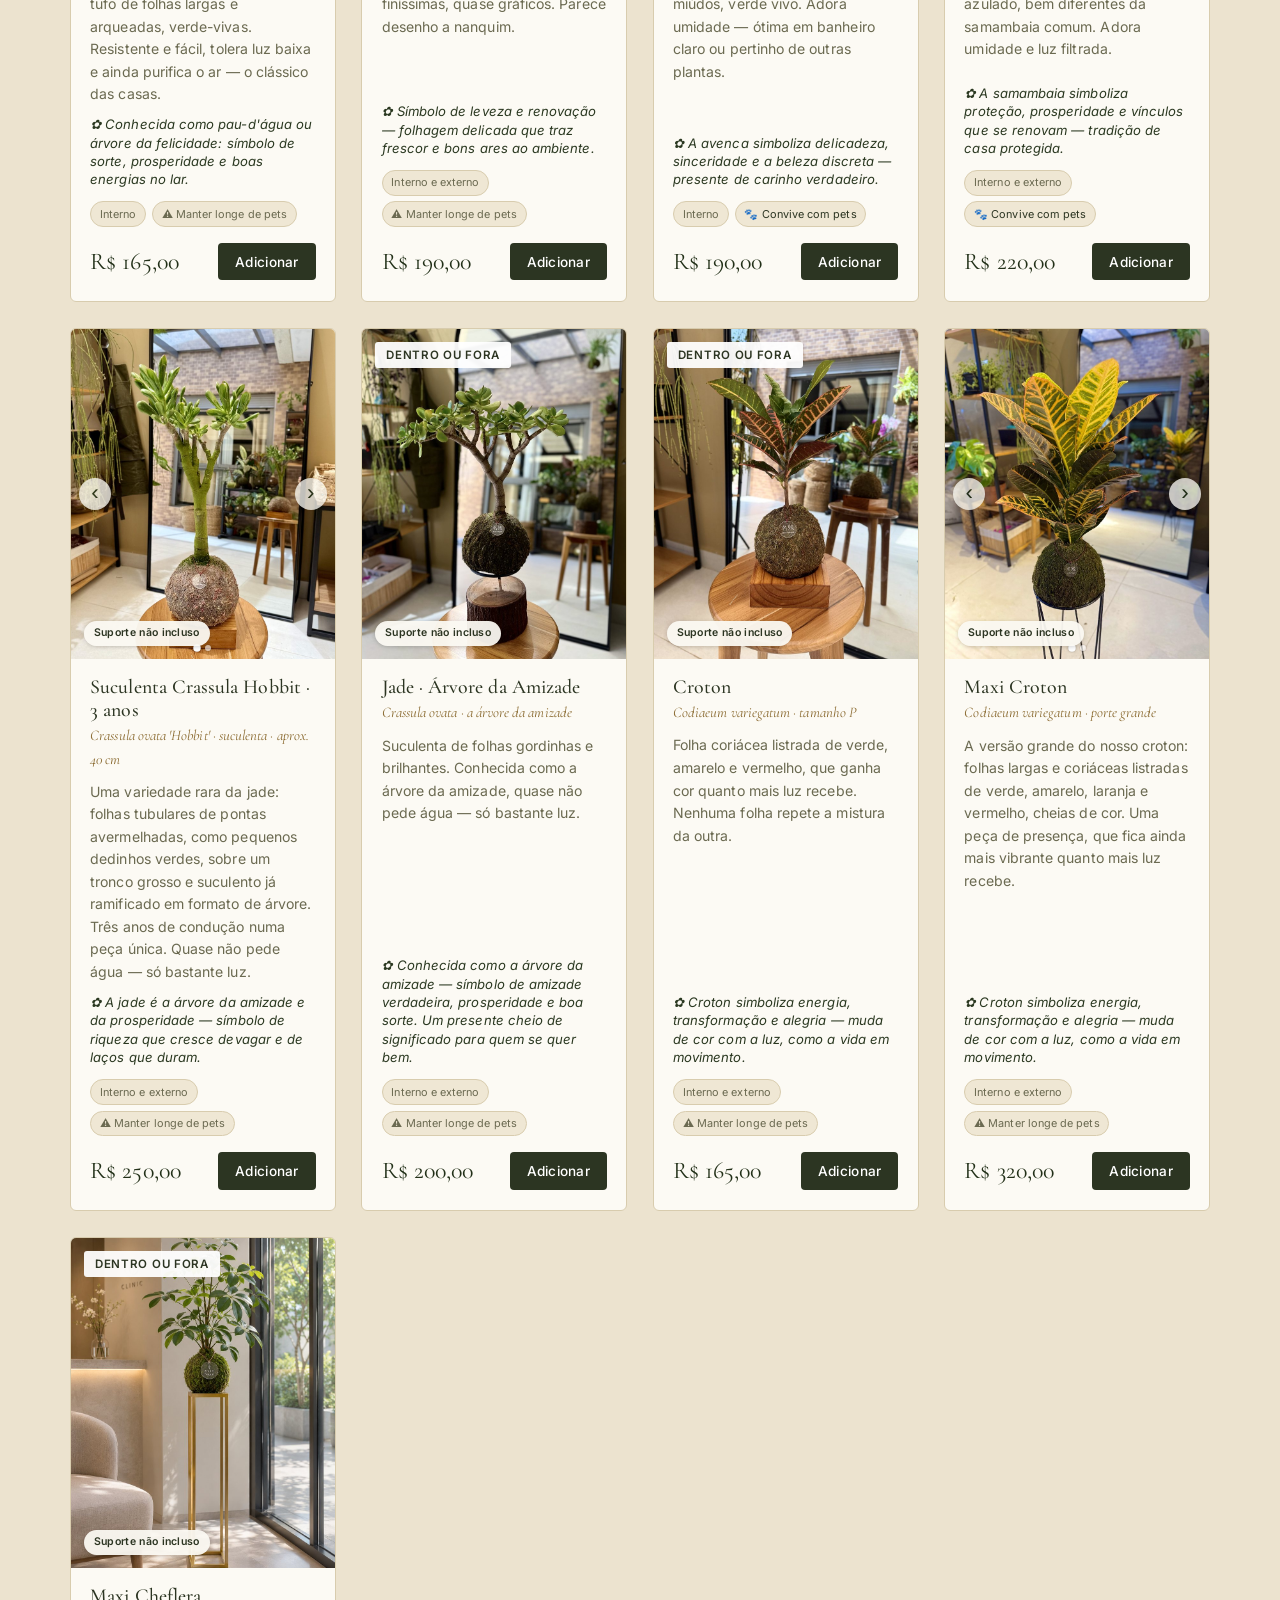
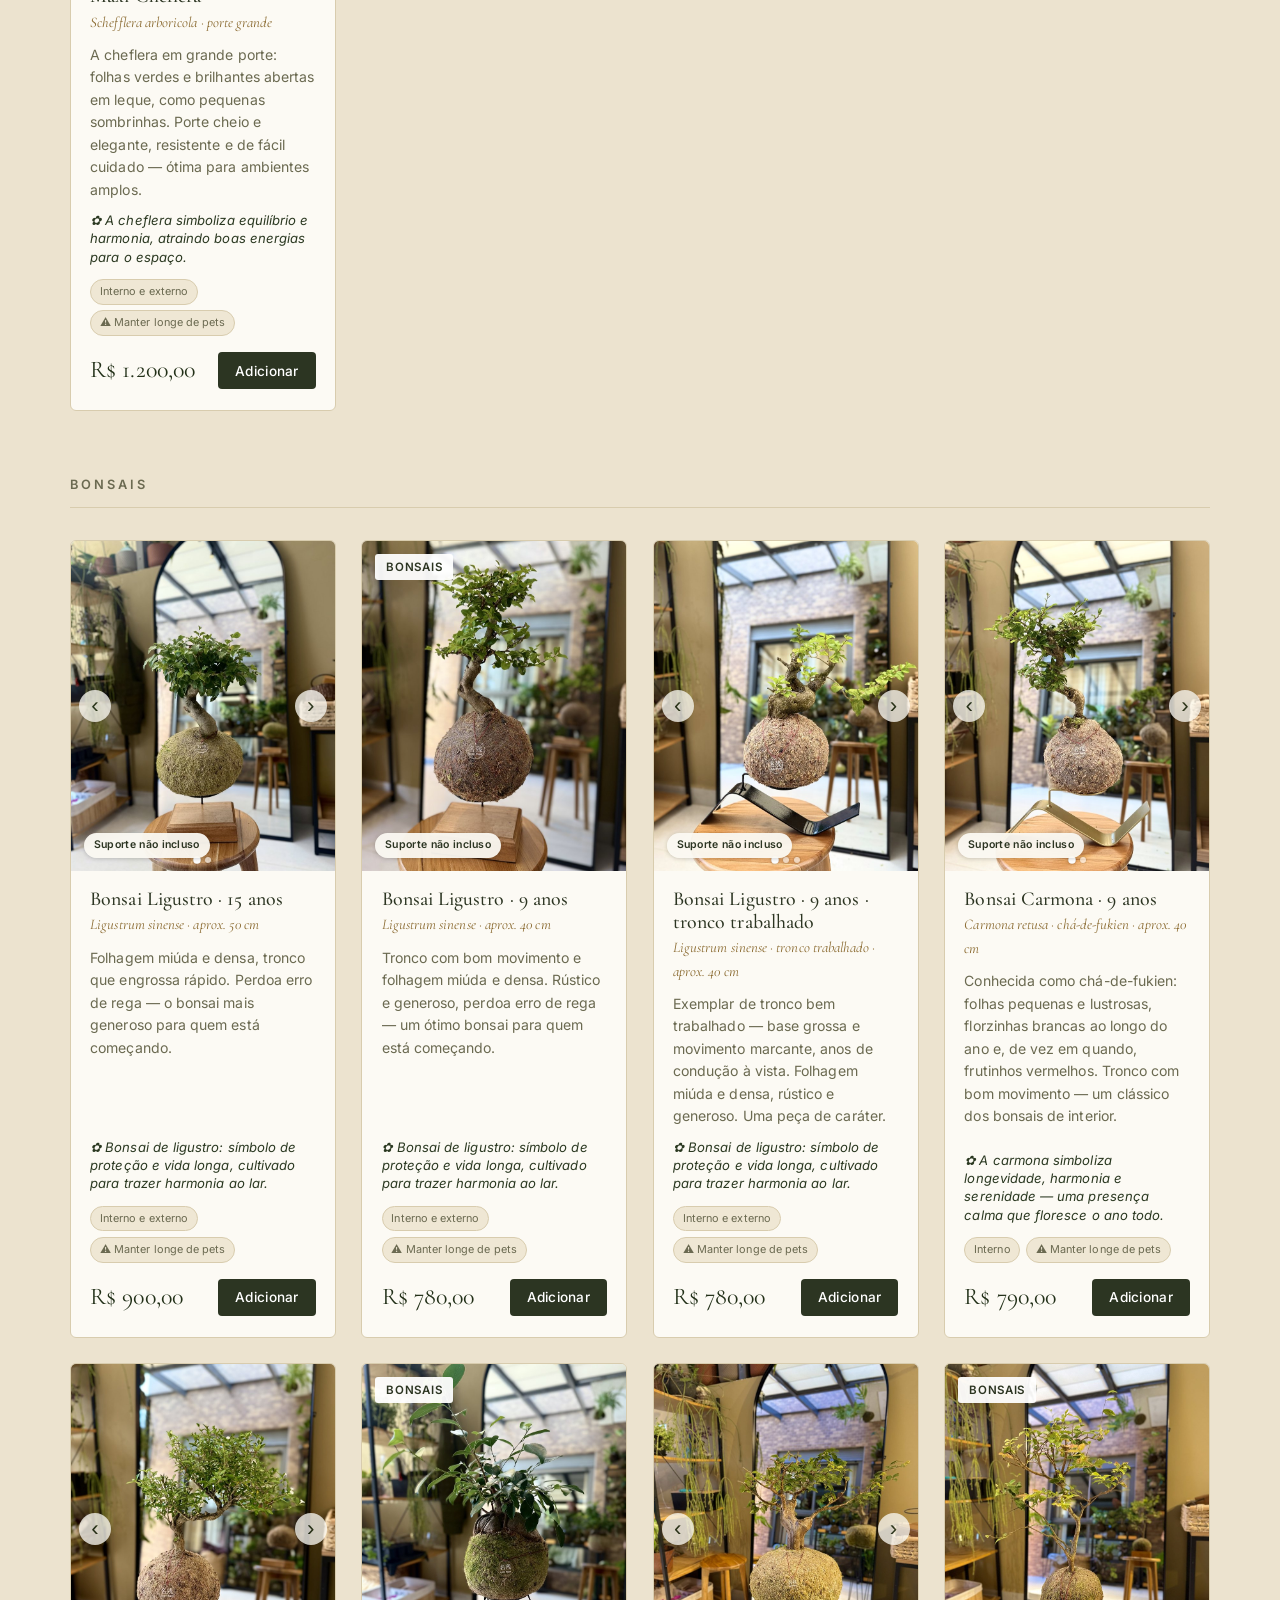
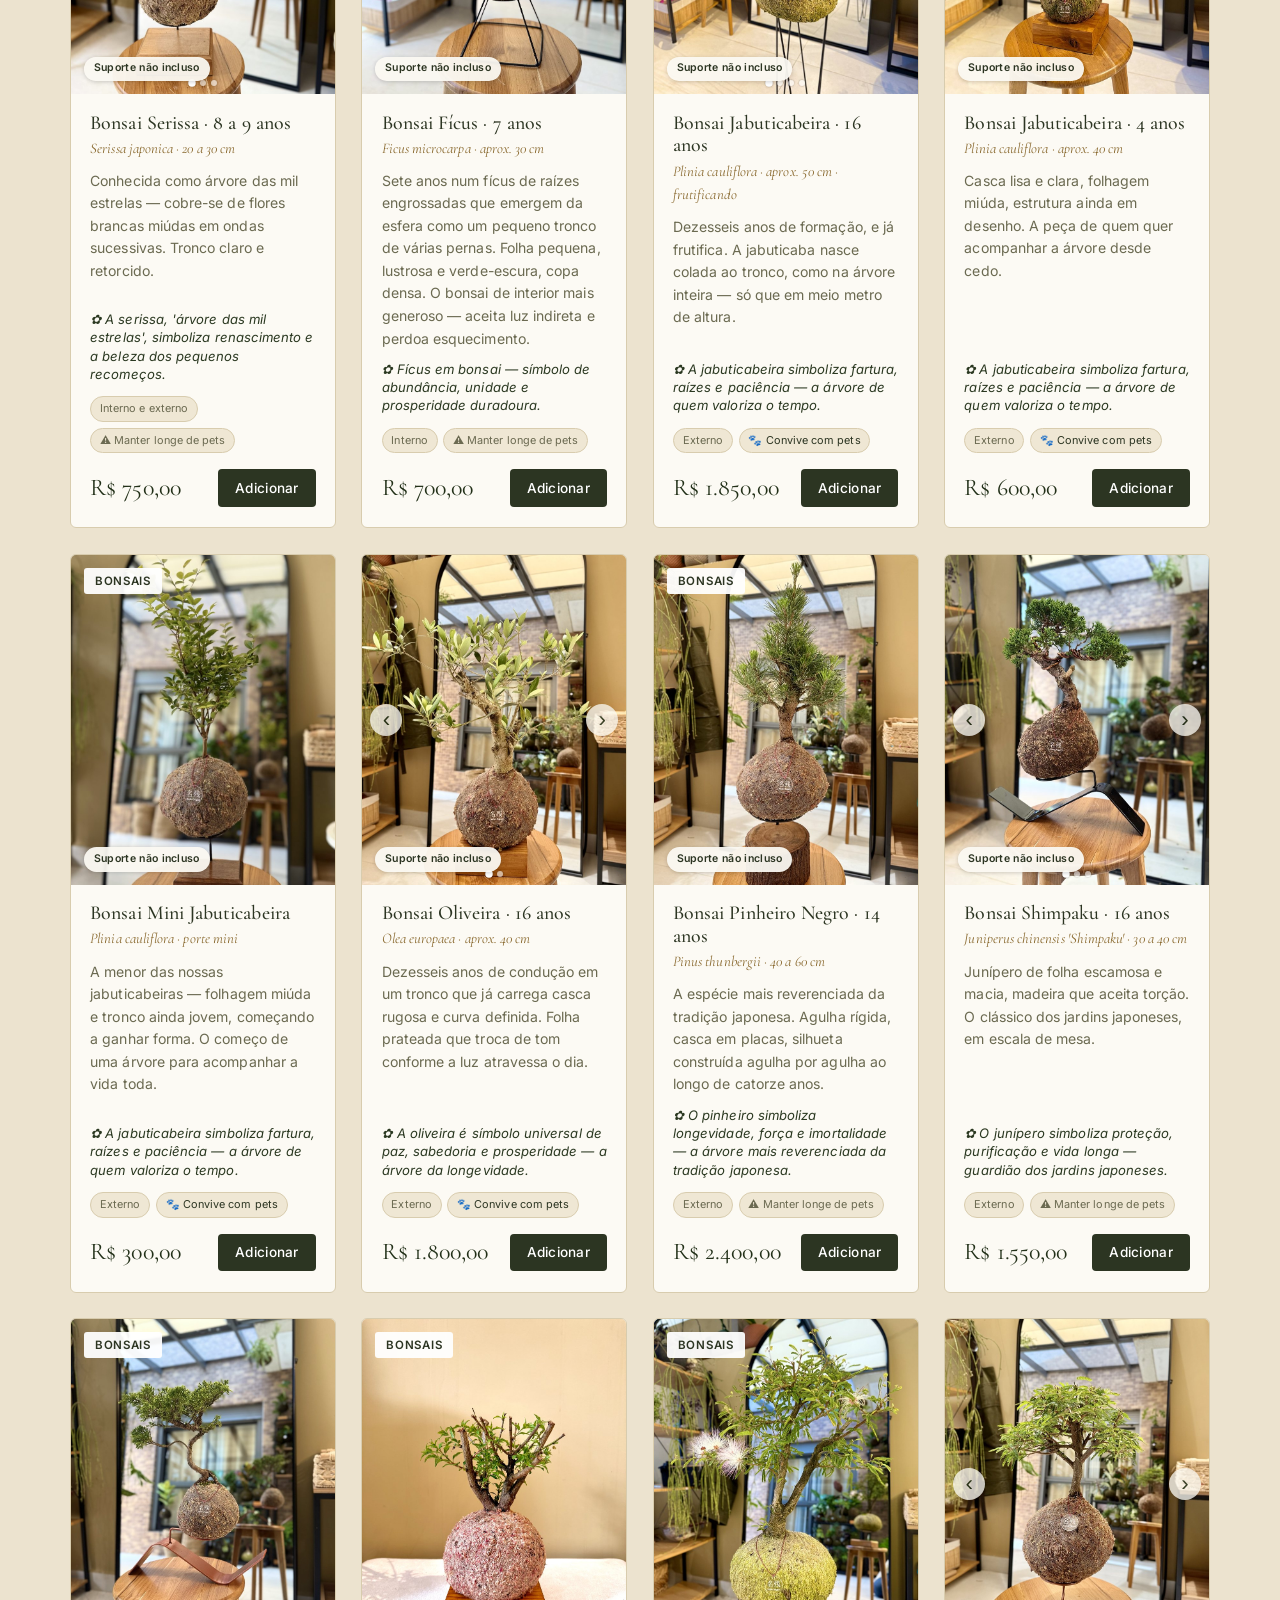
==== commit 776f587b: "produtos: cadastra Terrário Kokedama Pendurado e Cúpula de Kokedama Duas peças novas (Dentro de casa" ====
--- a/index.html
+++ b/index.html
@@ -64,7 +64,7 @@
   <link rel="preconnect" href="https://fonts.googleapis.com" />
   <link rel="preconnect" href="https://fonts.gstatic.com" crossorigin />
   <link href="https://fonts.googleapis.com/css2?family=Cormorant+Garamond:wght@400;500;600&family=Inter:wght@300;400;500;600&display=swap" rel="stylesheet" />
-  <link rel="stylesheet" href="css/styles.css?v=322" />
+  <link rel="stylesheet" href="css/styles.css?v=323" />
   <link rel="icon" href="data:image/svg+xml,<svg xmlns='http://www.w3.org/2000/svg' viewBox='0 0 100 100'><circle cx='50' cy='62' r='30' fill='%236b5a3e'/><path d='M50 40 Q40 10 50 2 Q60 10 50 40' fill='%234e7c4a'/></svg>" />
 </head>
 <body>
@@ -388,8 +388,8 @@
     <div class="modal" id="productModal" role="dialog" aria-modal="true"></div>
   </div>
 
-  <script src="js/config.js?v=322"></script>
-  <script src="js/products.js?v=322"></script>
-  <script src="js/app.js?v=322"></script>
+  <script src="js/config.js?v=323"></script>
+  <script src="js/products.js?v=323"></script>
+  <script src="js/app.js?v=323"></script>
 </body>
 </html>
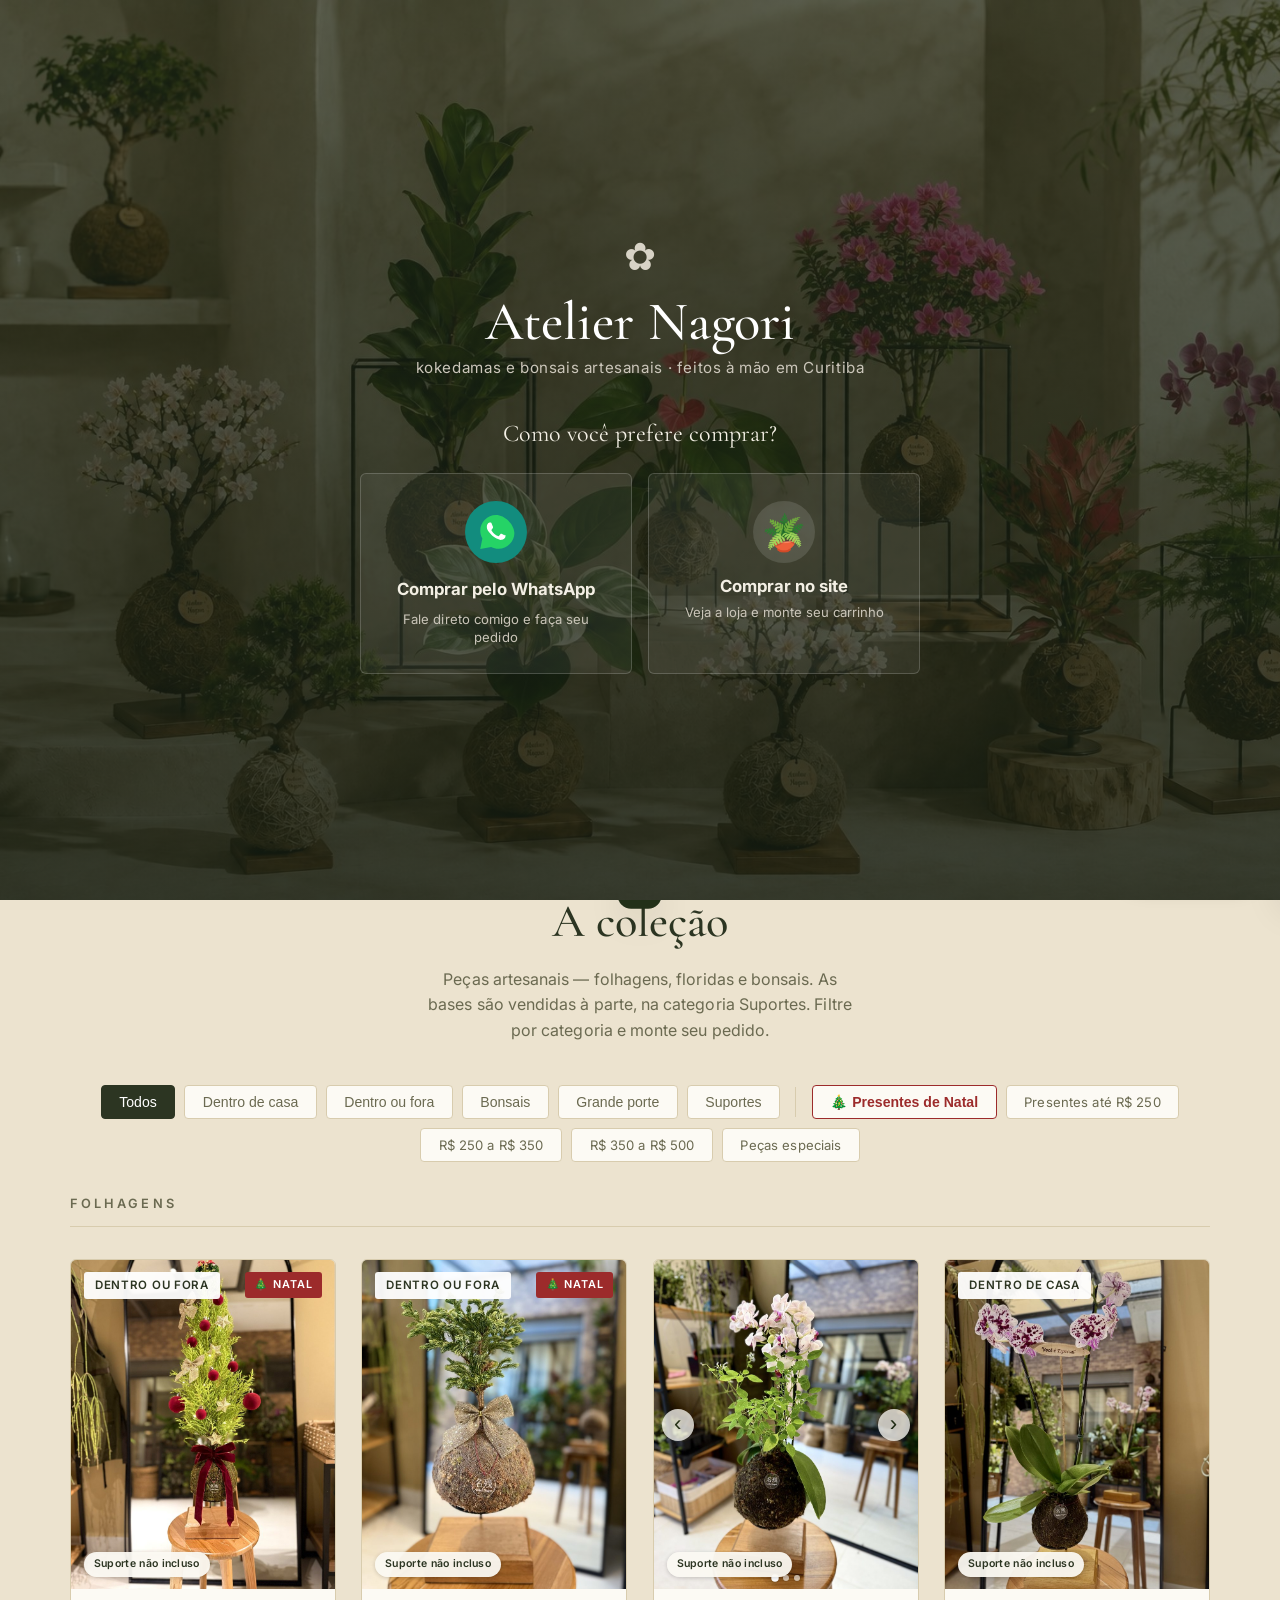
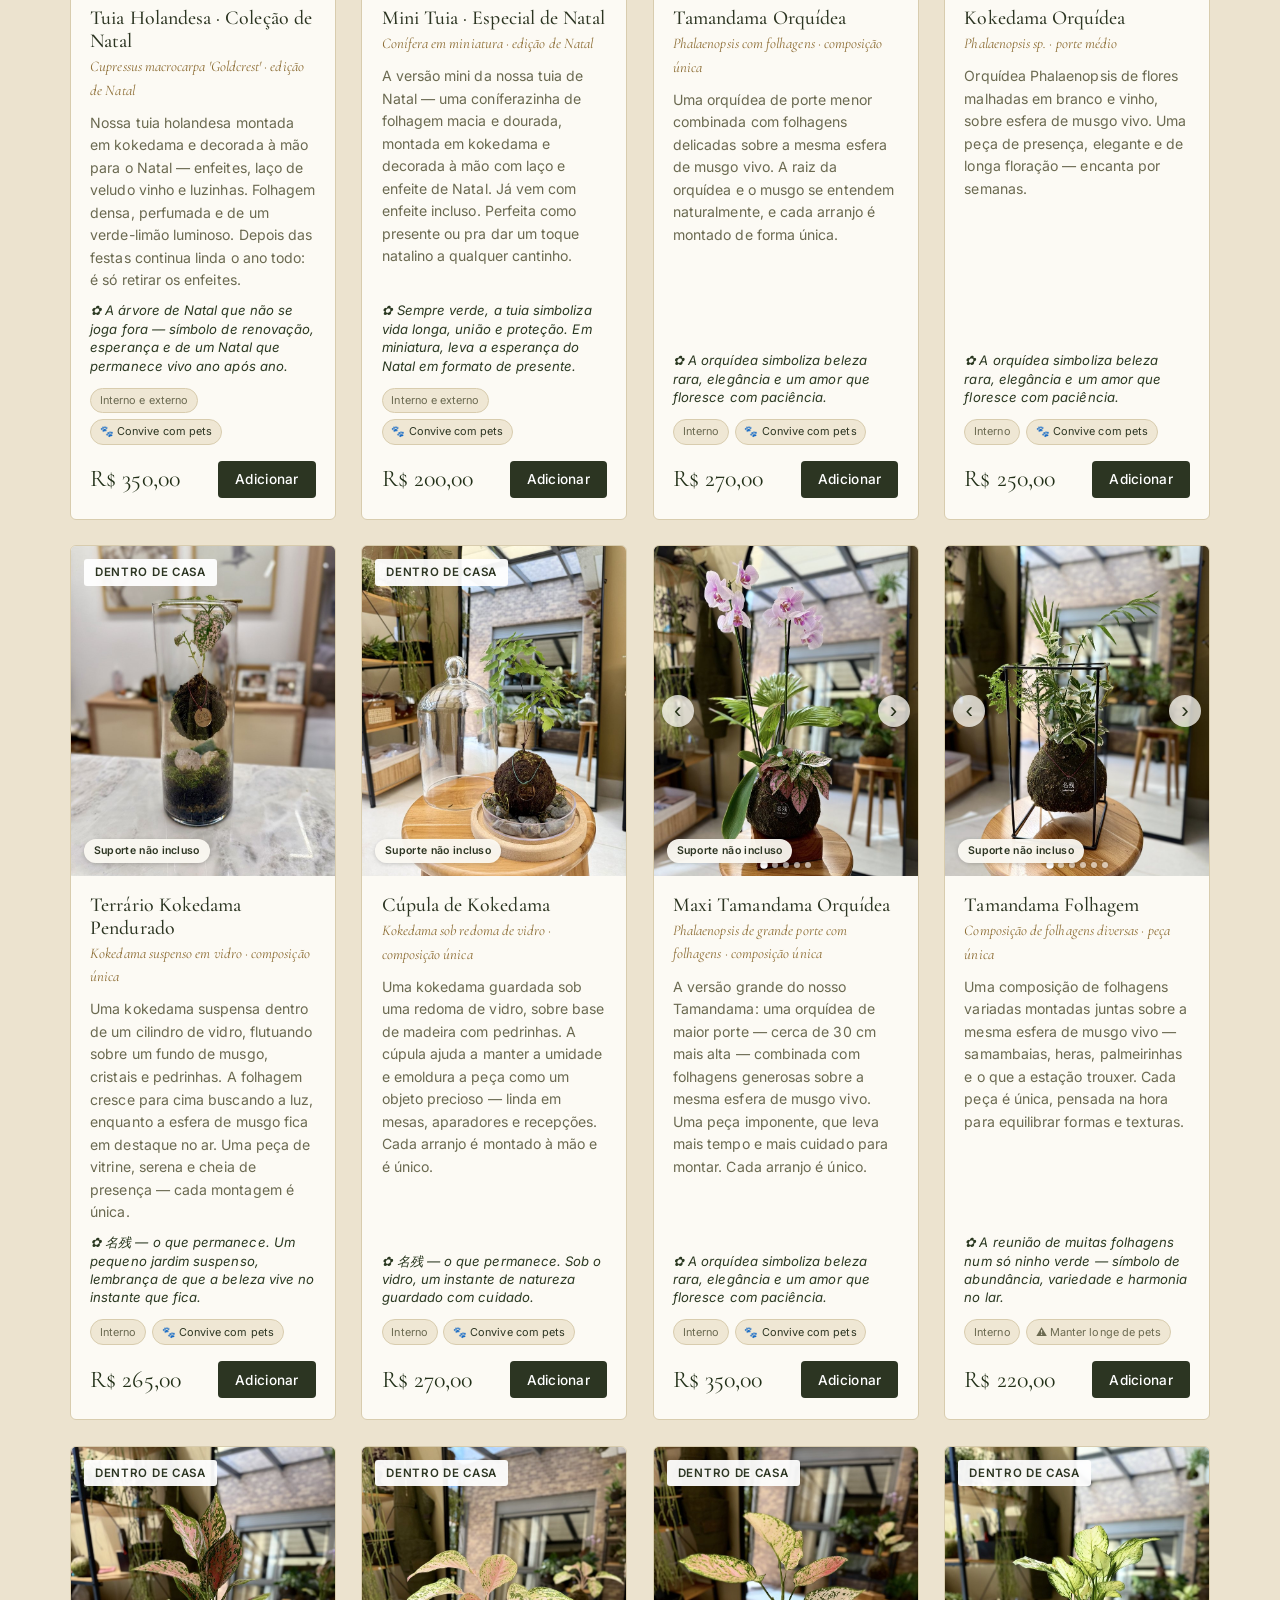
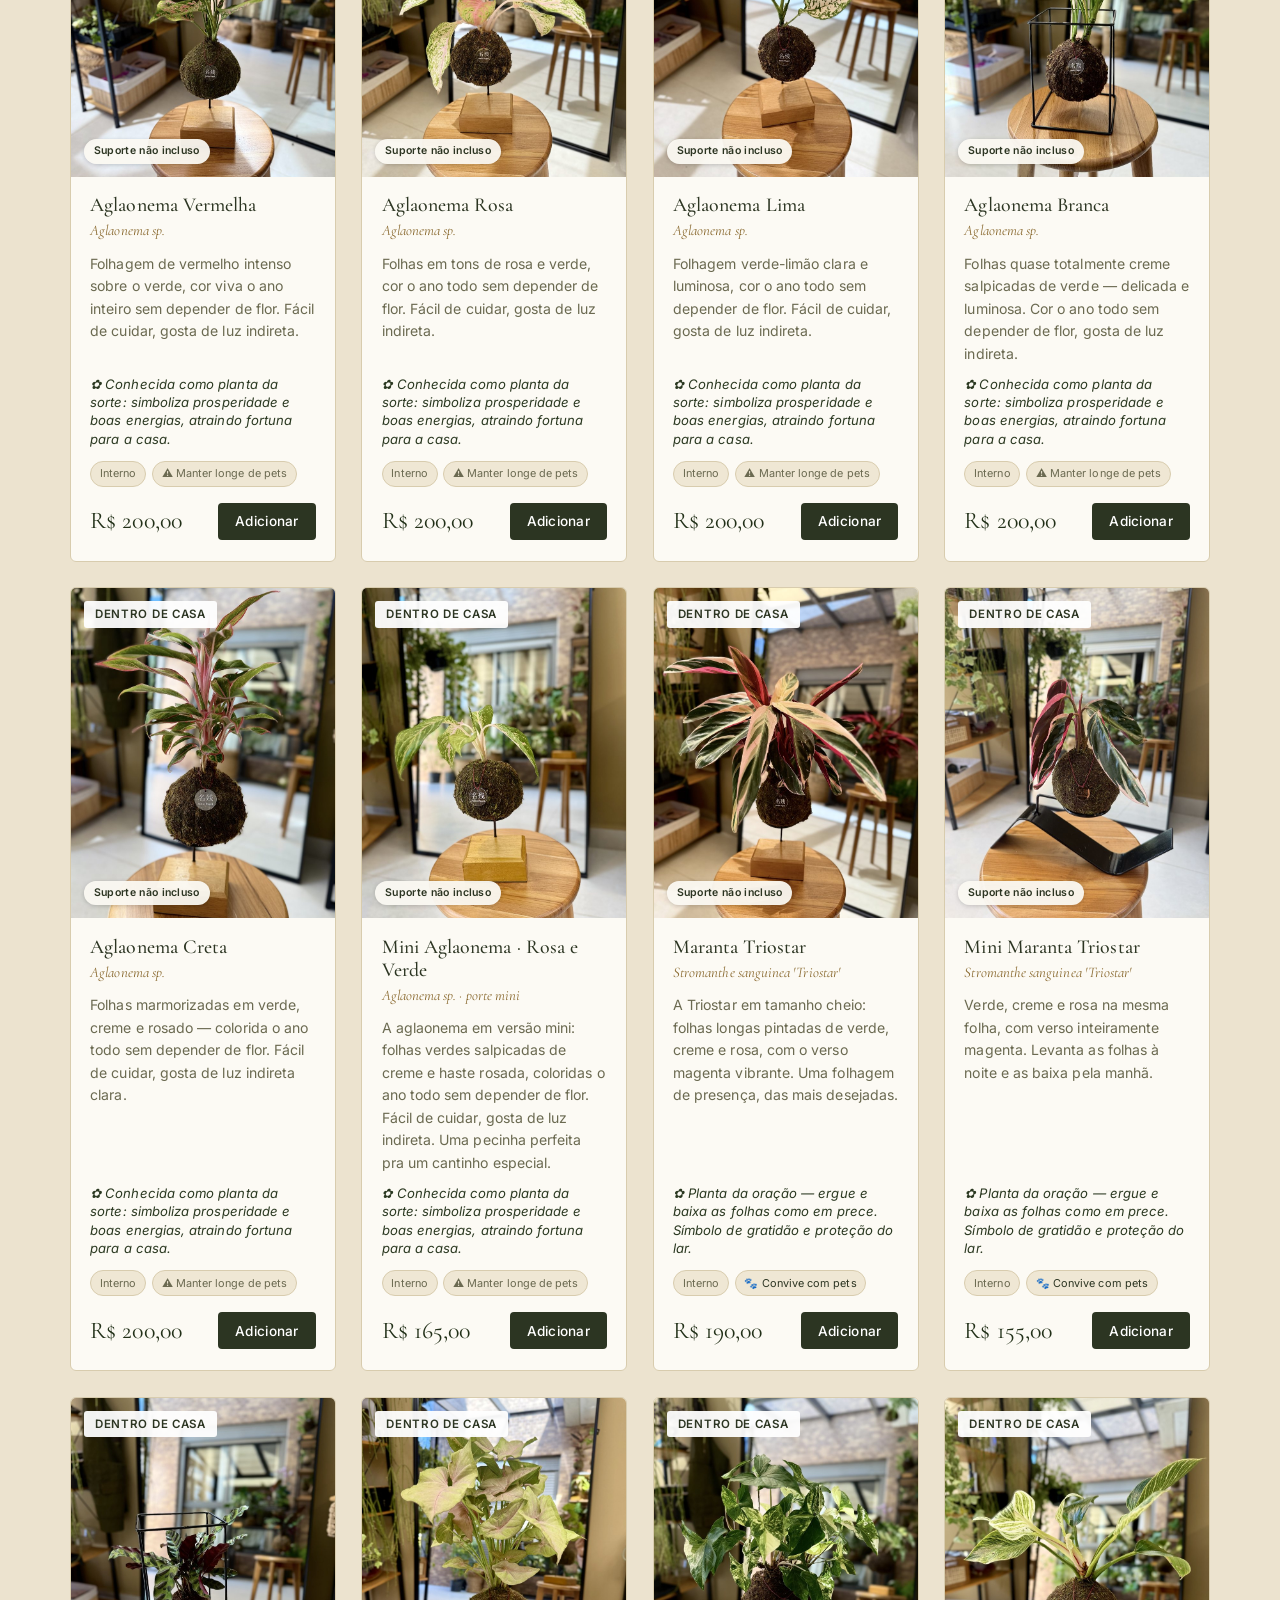
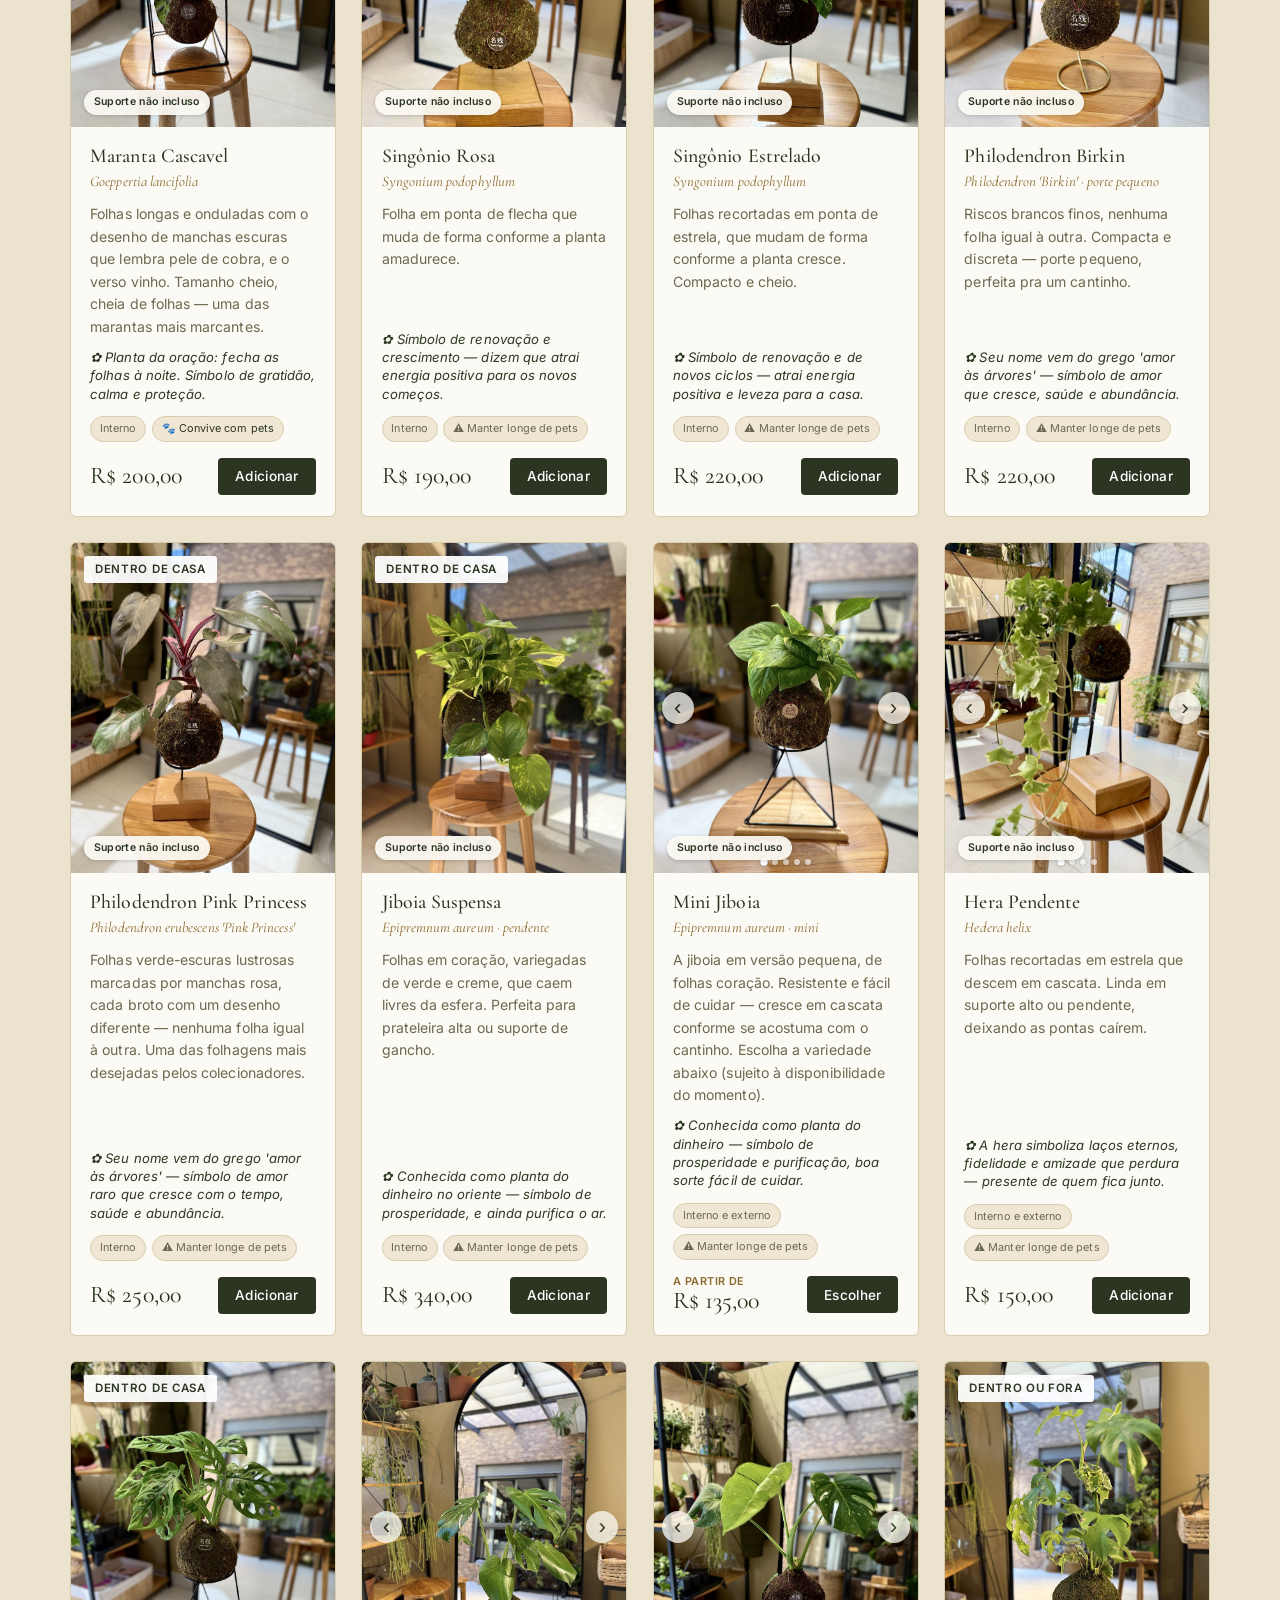
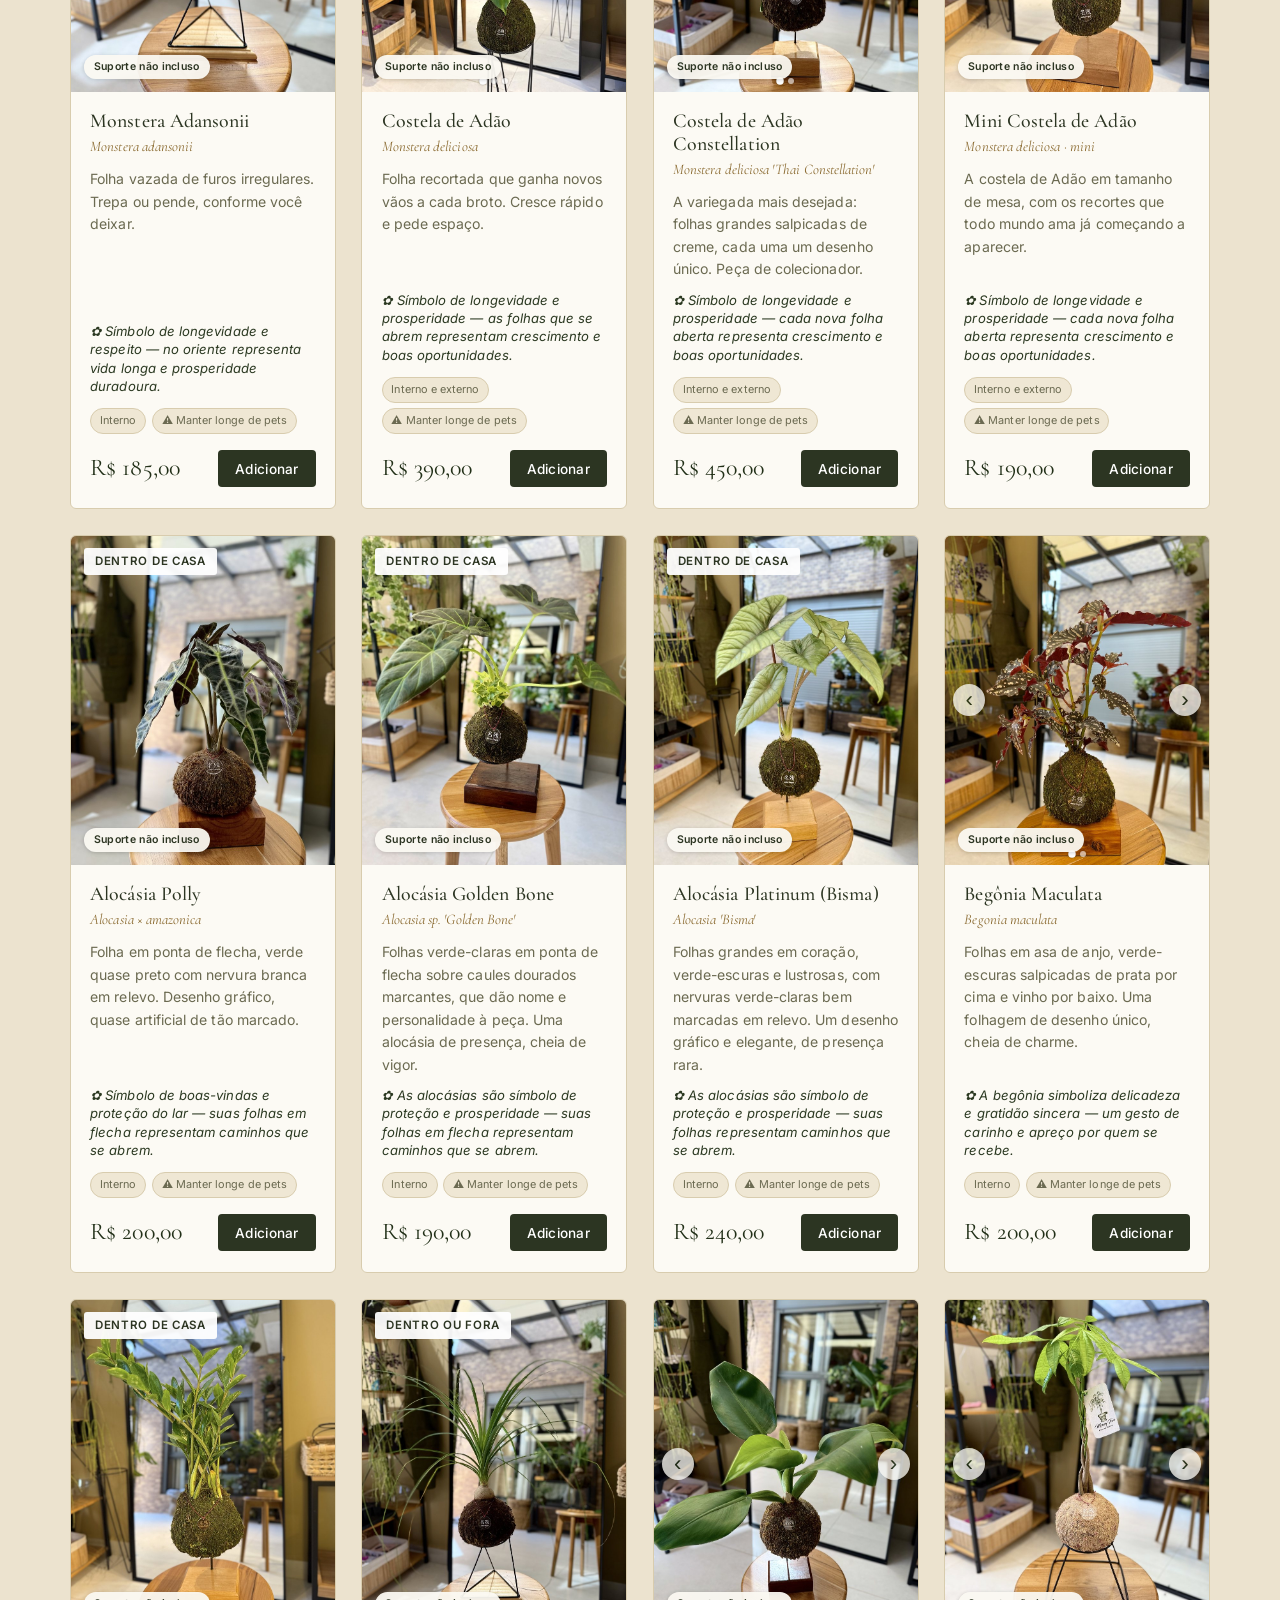
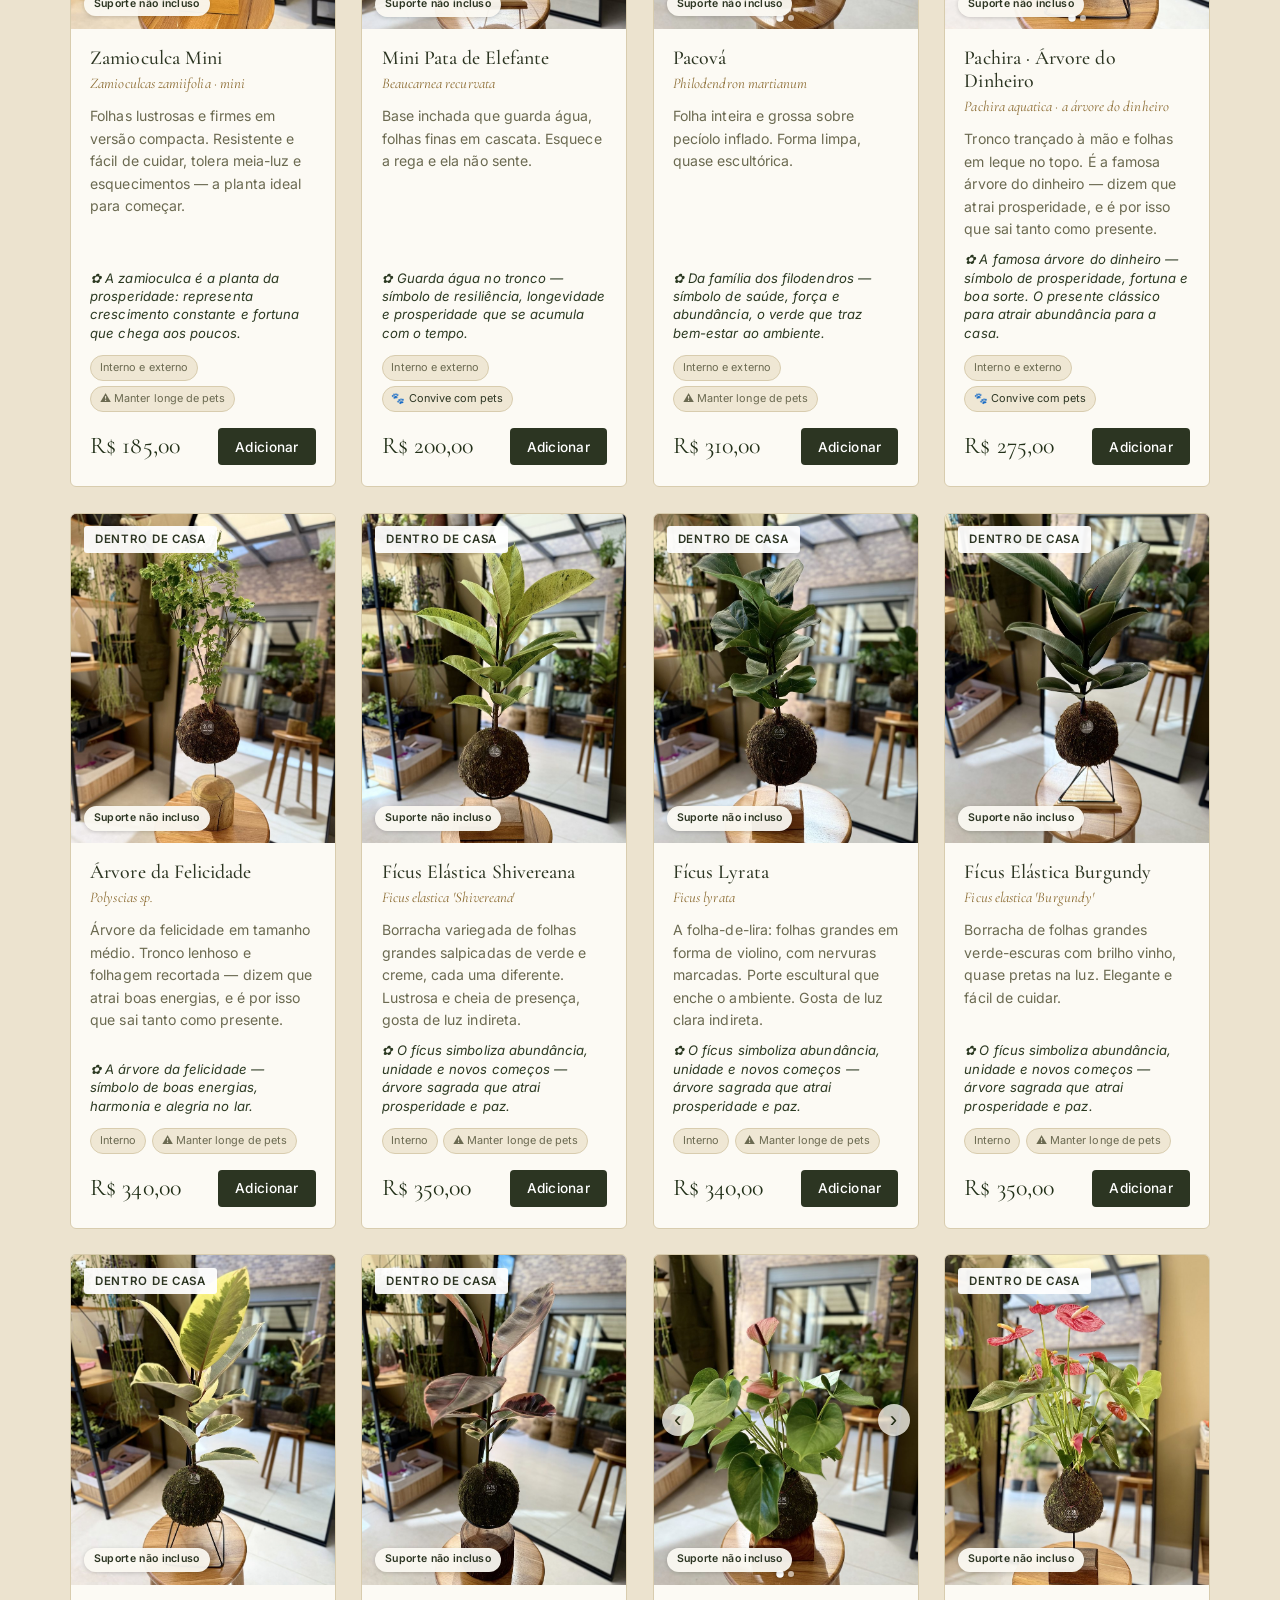
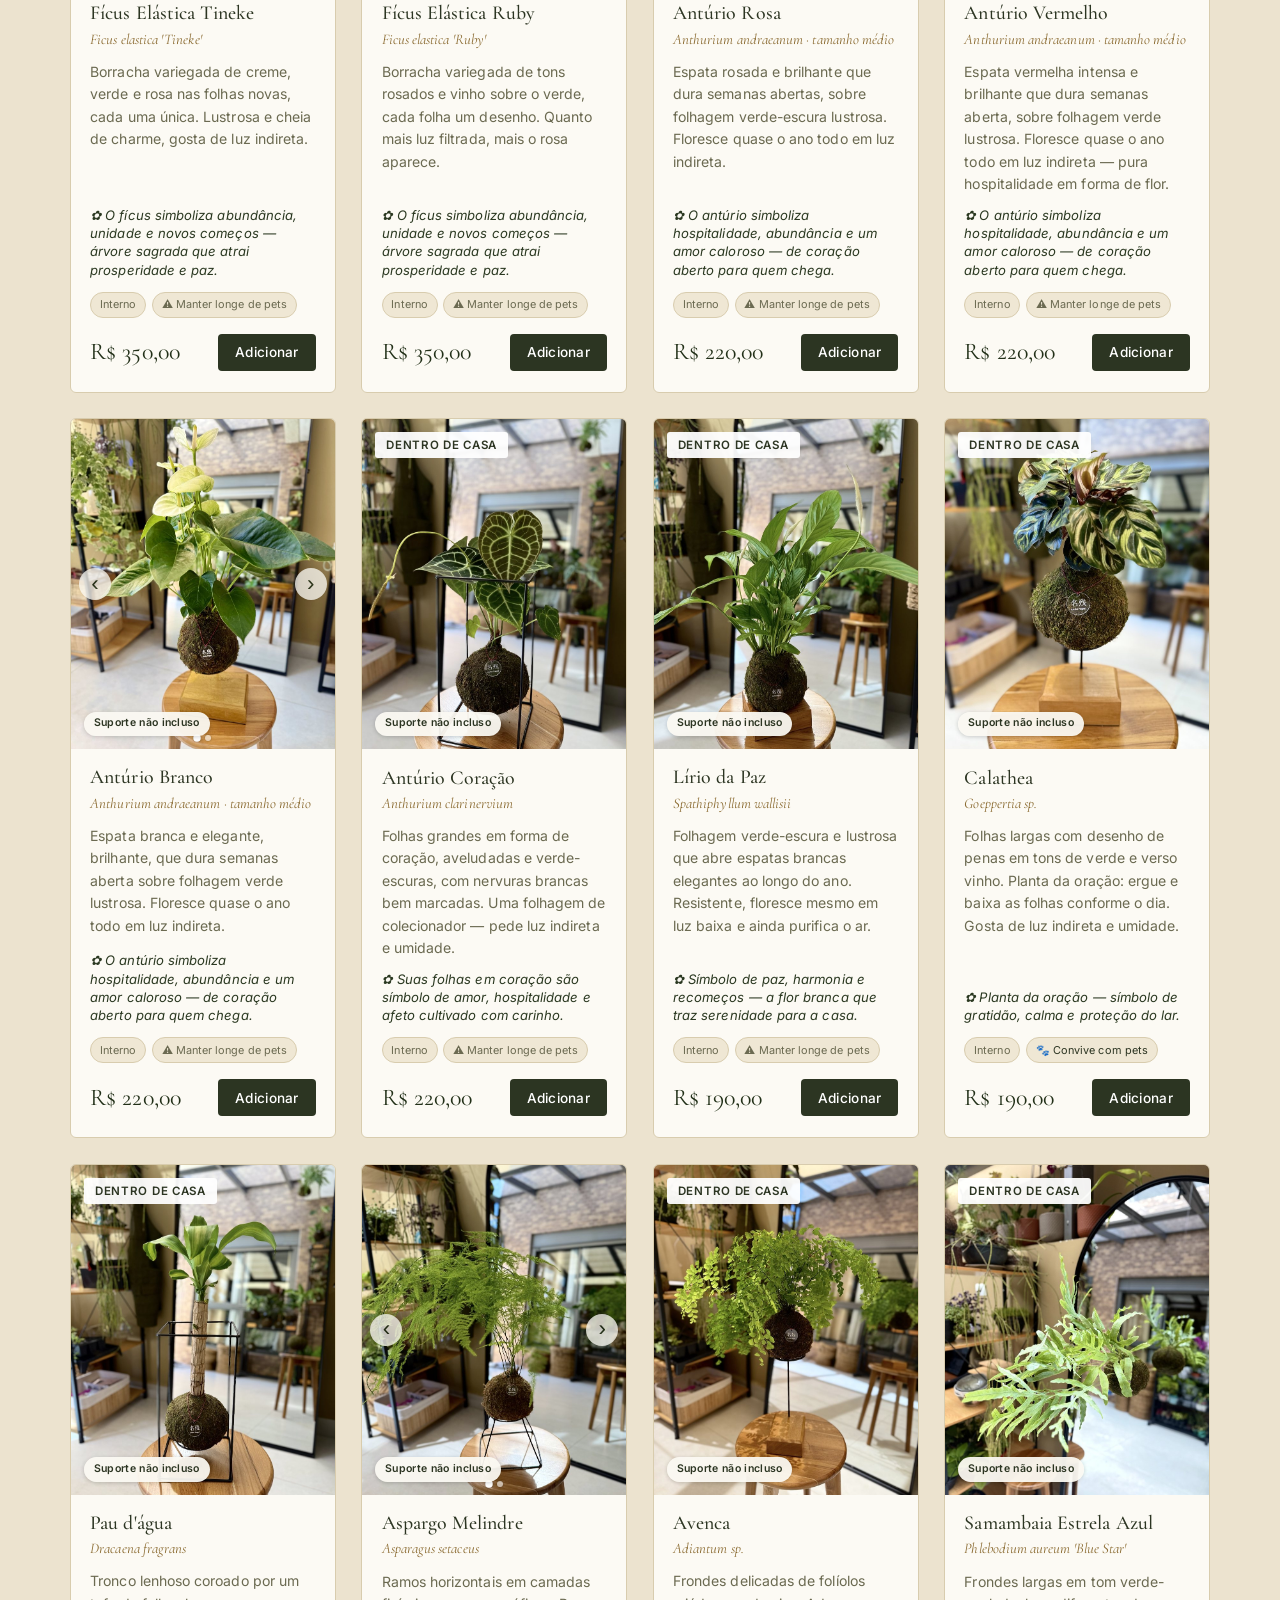
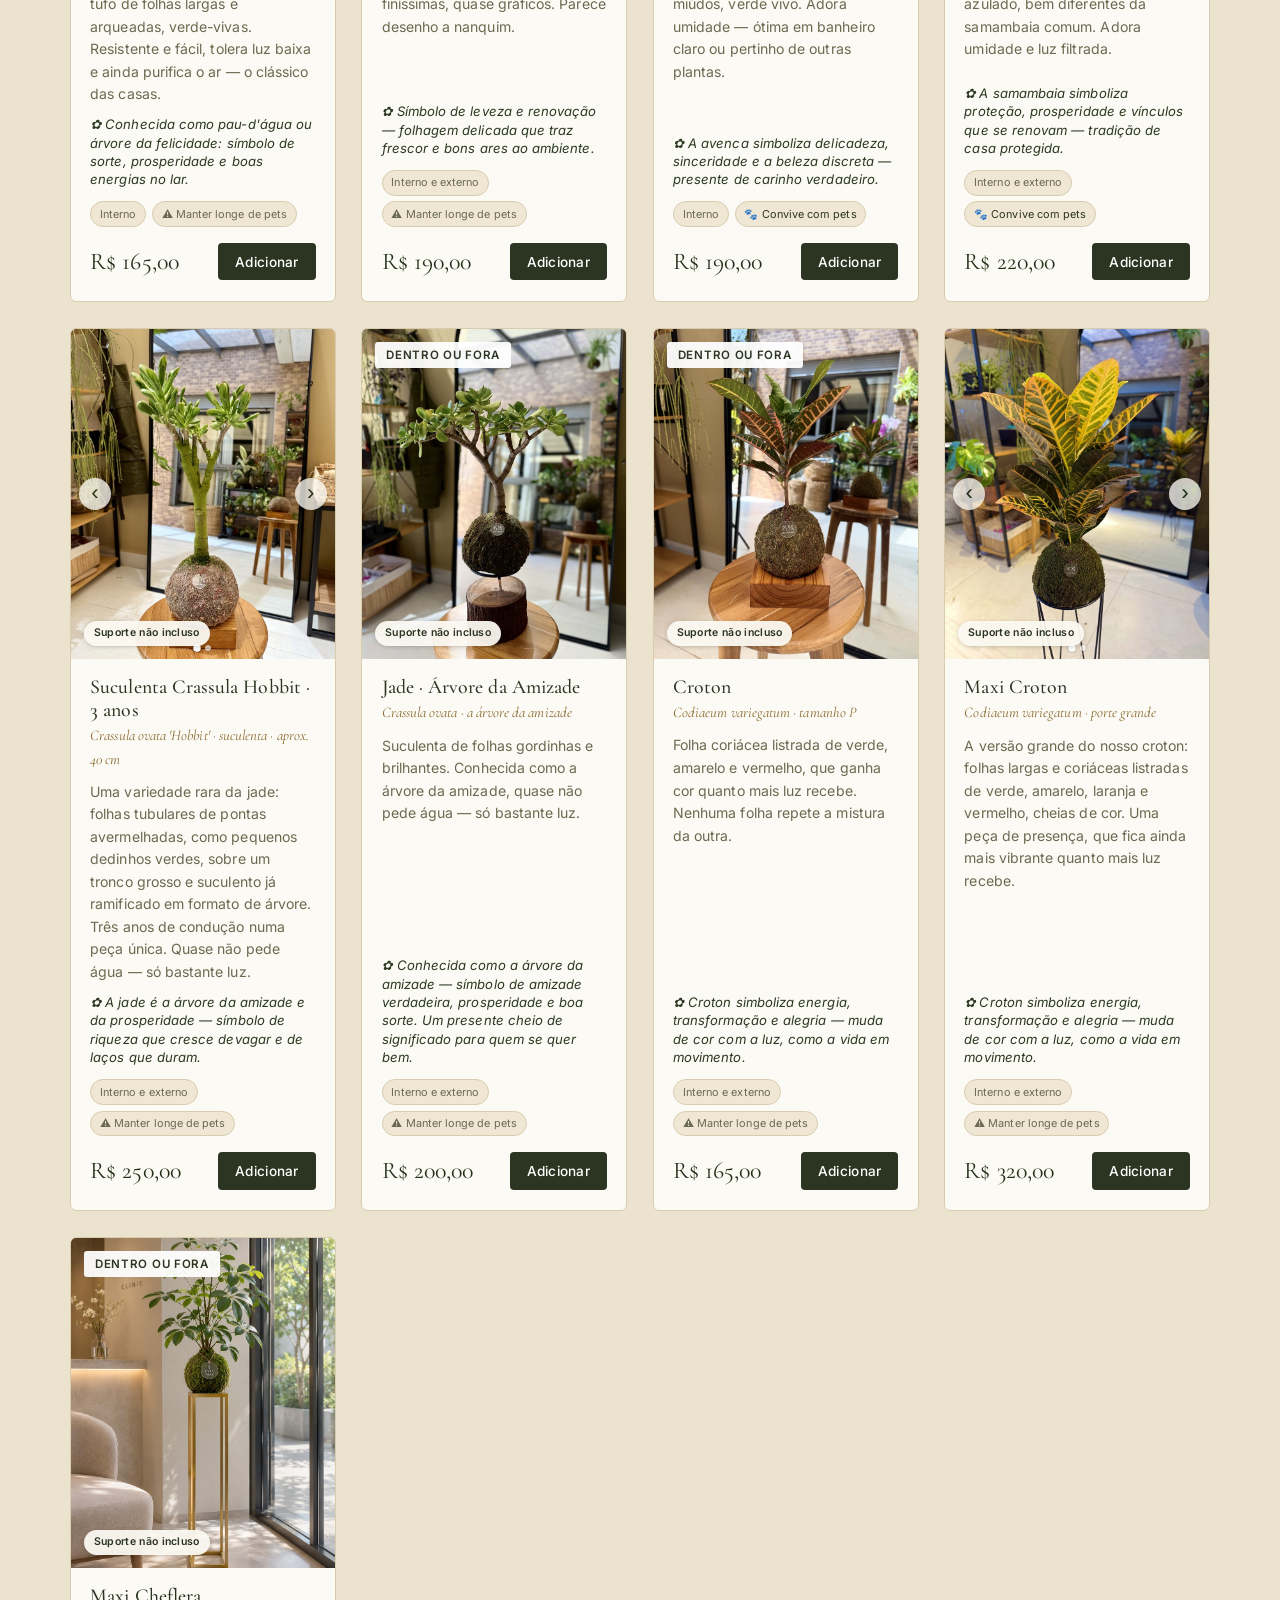
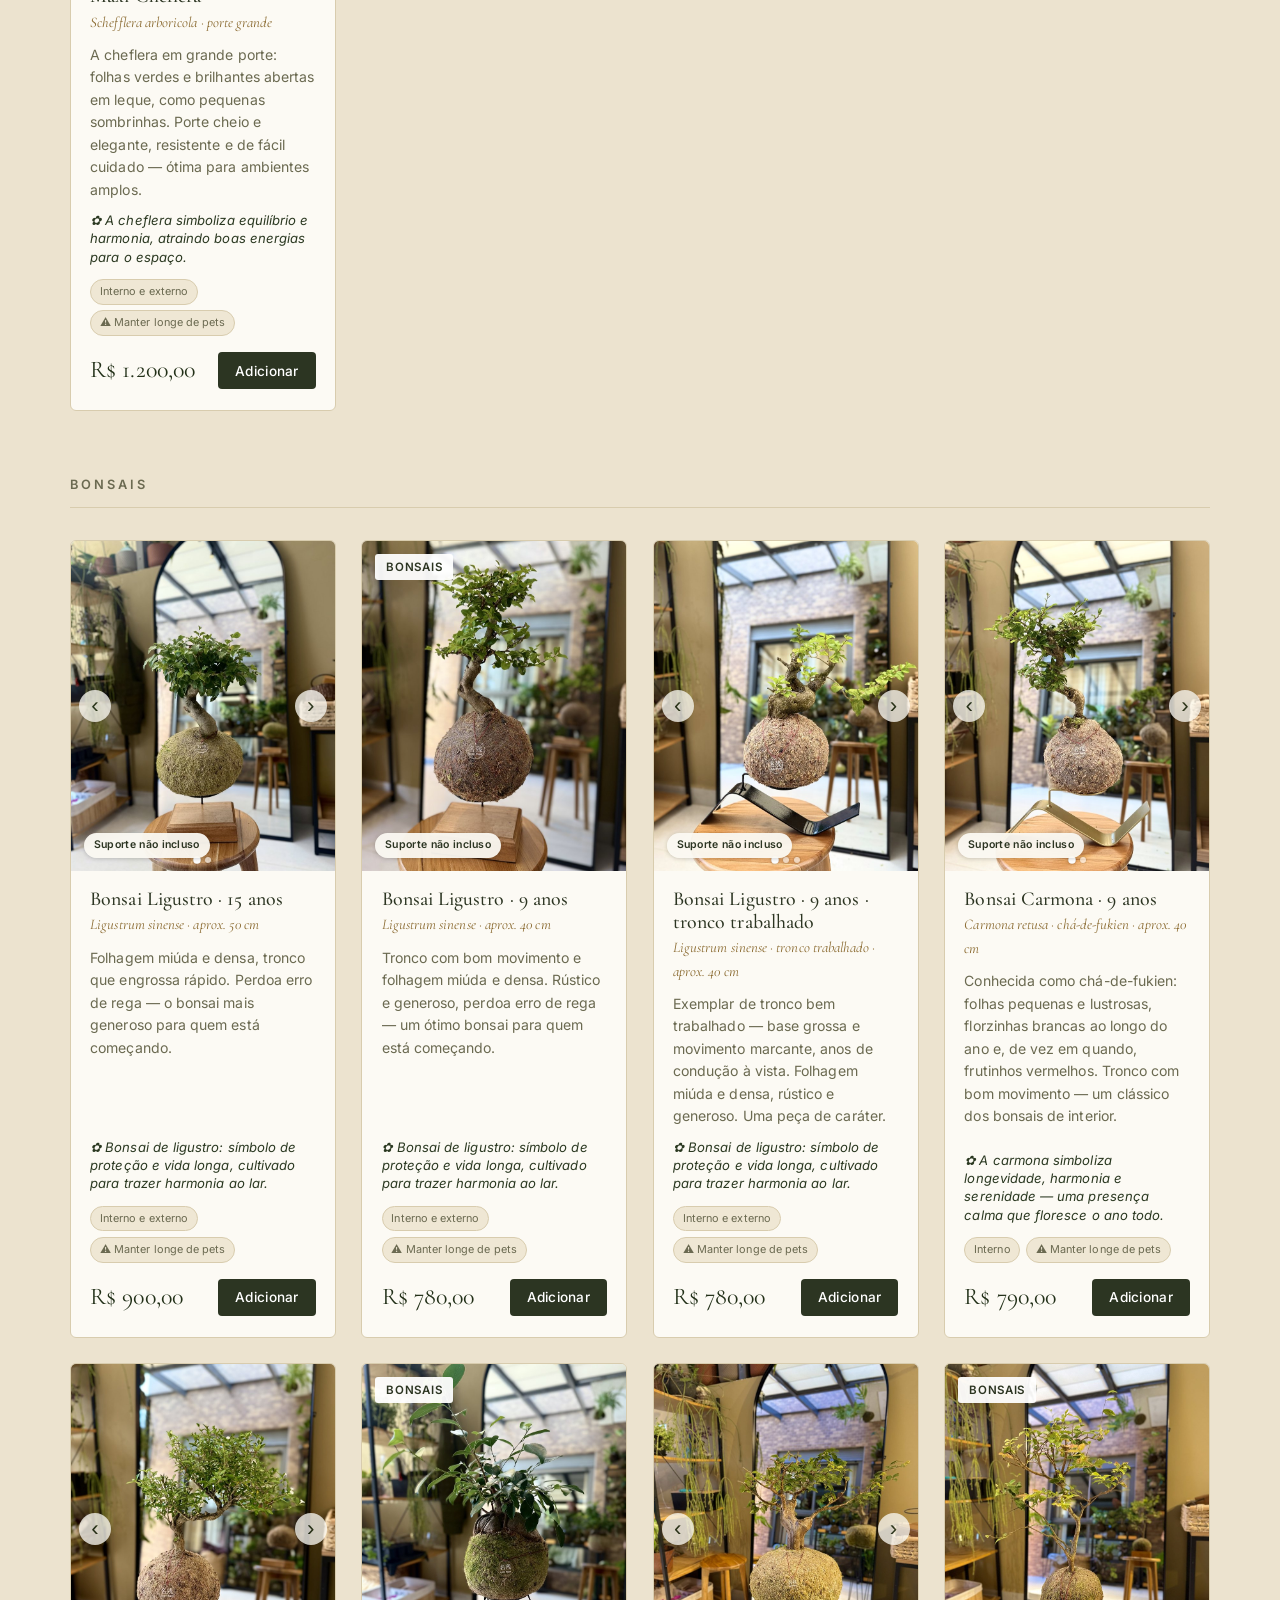
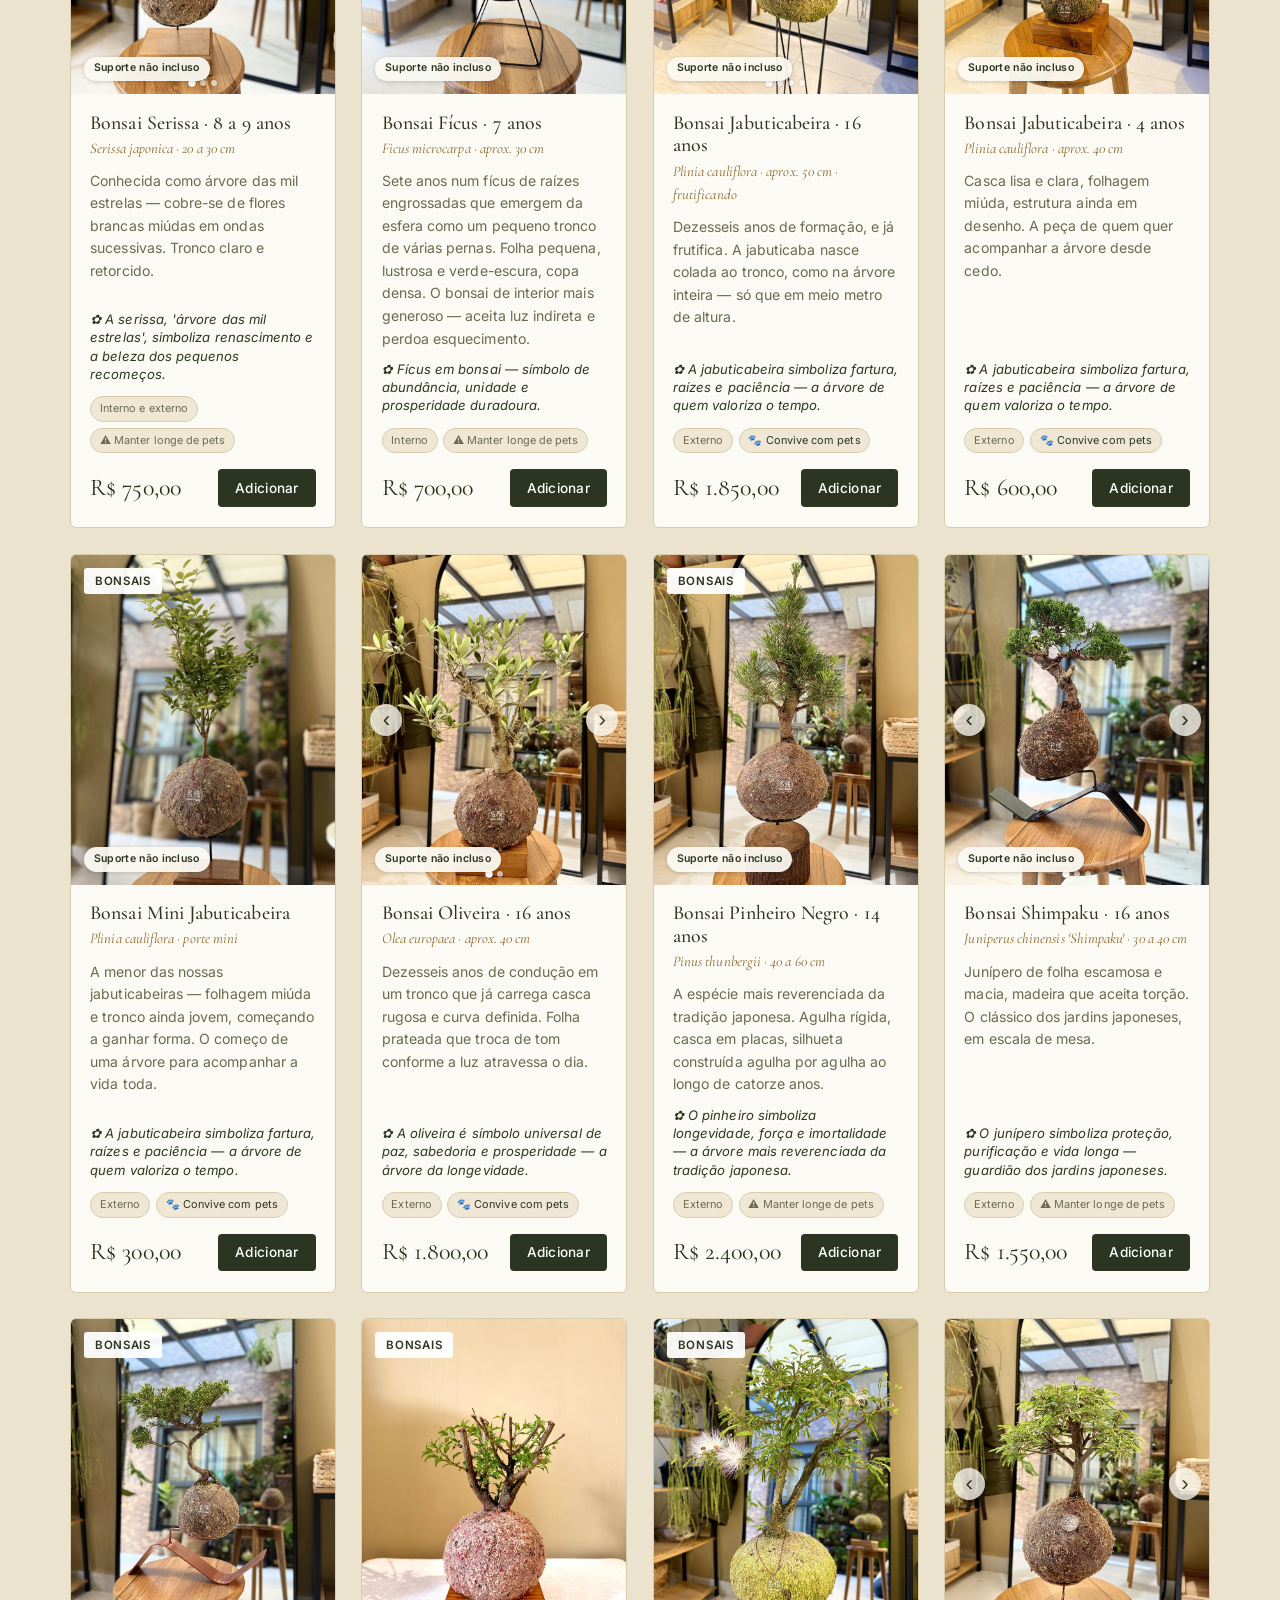
==== commit 8b4f0ff5: "produtos: renomeia Tamandama Diversos para Tamandama Folhagem Apenas o nome de exibição muda; o id (" ====
--- a/index.html
+++ b/index.html
@@ -64,7 +64,7 @@
   <link rel="preconnect" href="https://fonts.googleapis.com" />
   <link rel="preconnect" href="https://fonts.gstatic.com" crossorigin />
   <link href="https://fonts.googleapis.com/css2?family=Cormorant+Garamond:wght@400;500;600&family=Inter:wght@300;400;500;600&display=swap" rel="stylesheet" />
-  <link rel="stylesheet" href="css/styles.css?v=323" />
+  <link rel="stylesheet" href="css/styles.css?v=324" />
   <link rel="icon" href="data:image/svg+xml,<svg xmlns='http://www.w3.org/2000/svg' viewBox='0 0 100 100'><circle cx='50' cy='62' r='30' fill='%236b5a3e'/><path d='M50 40 Q40 10 50 2 Q60 10 50 40' fill='%234e7c4a'/></svg>" />
 </head>
 <body>
@@ -388,8 +388,8 @@
     <div class="modal" id="productModal" role="dialog" aria-modal="true"></div>
   </div>
 
-  <script src="js/config.js?v=323"></script>
-  <script src="js/products.js?v=323"></script>
-  <script src="js/app.js?v=323"></script>
+  <script src="js/config.js?v=324"></script>
+  <script src="js/products.js?v=324"></script>
+  <script src="js/app.js?v=324"></script>
 </body>
 </html>
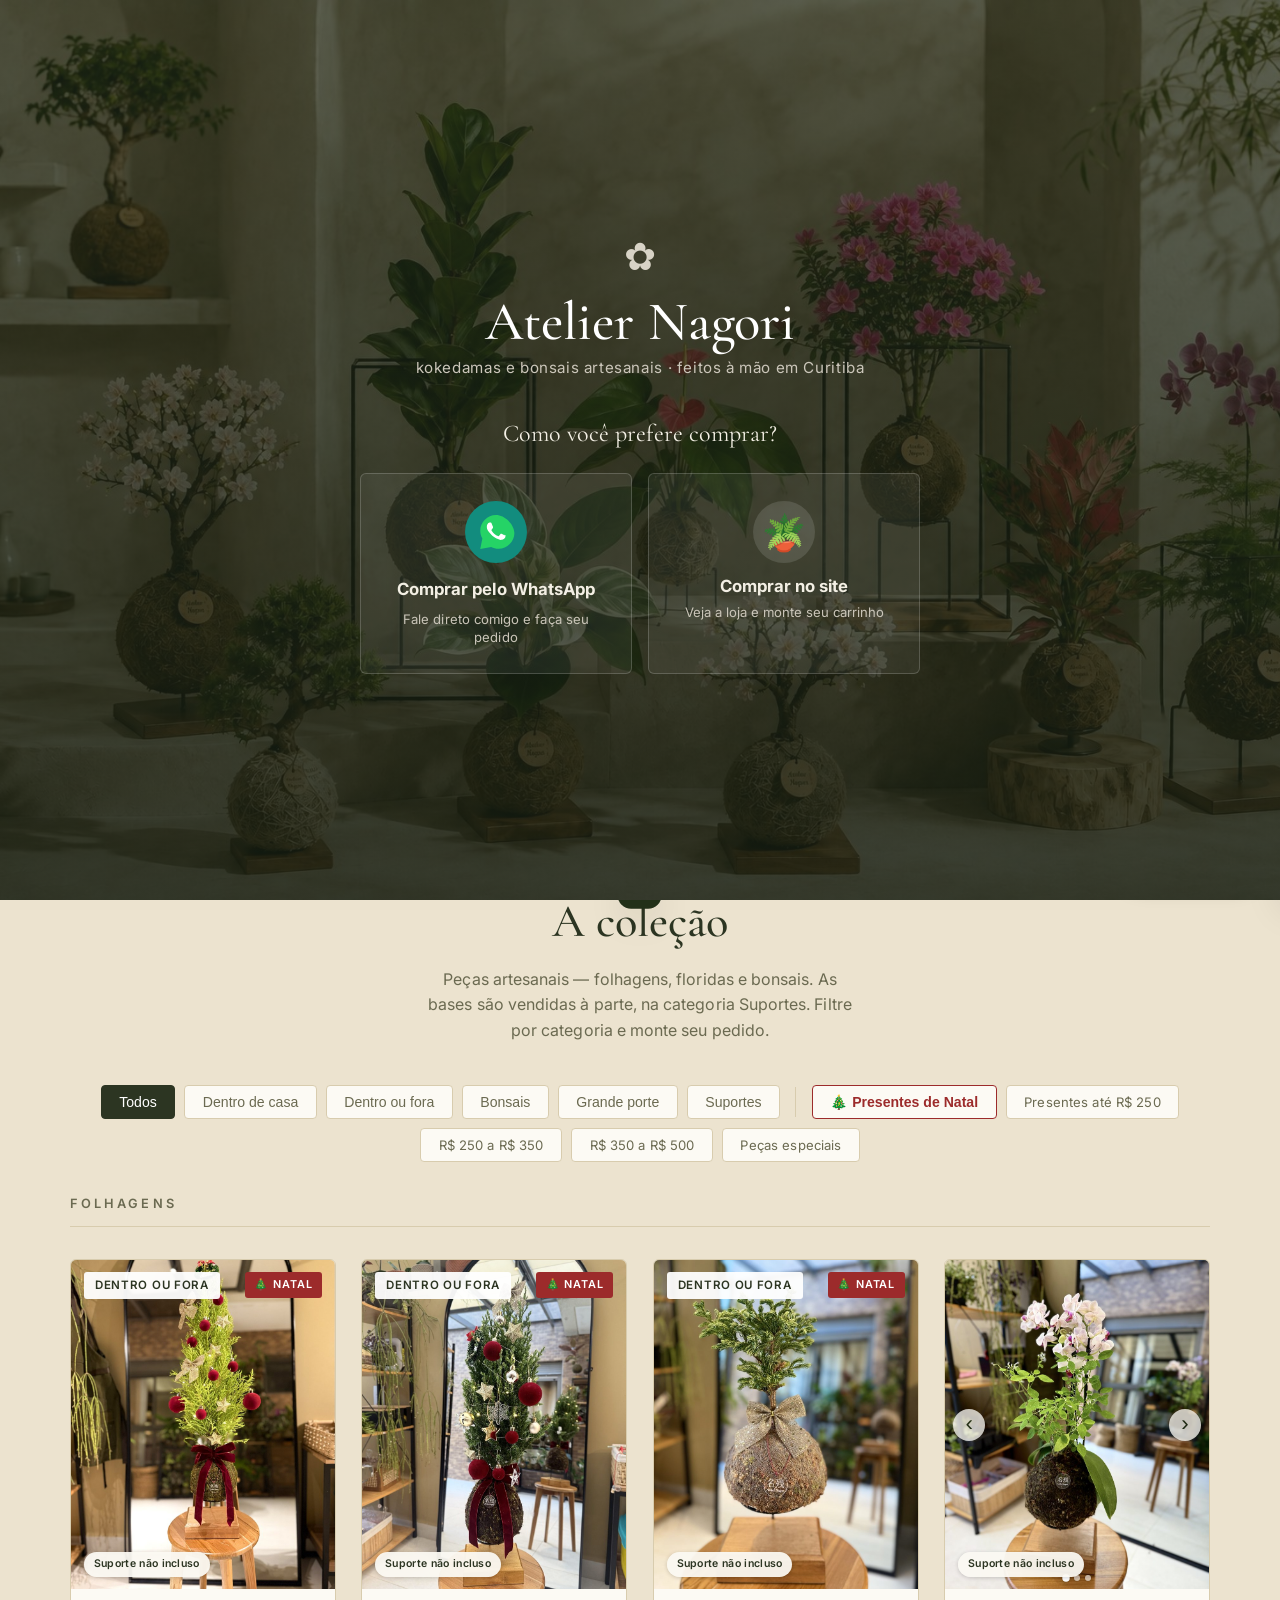
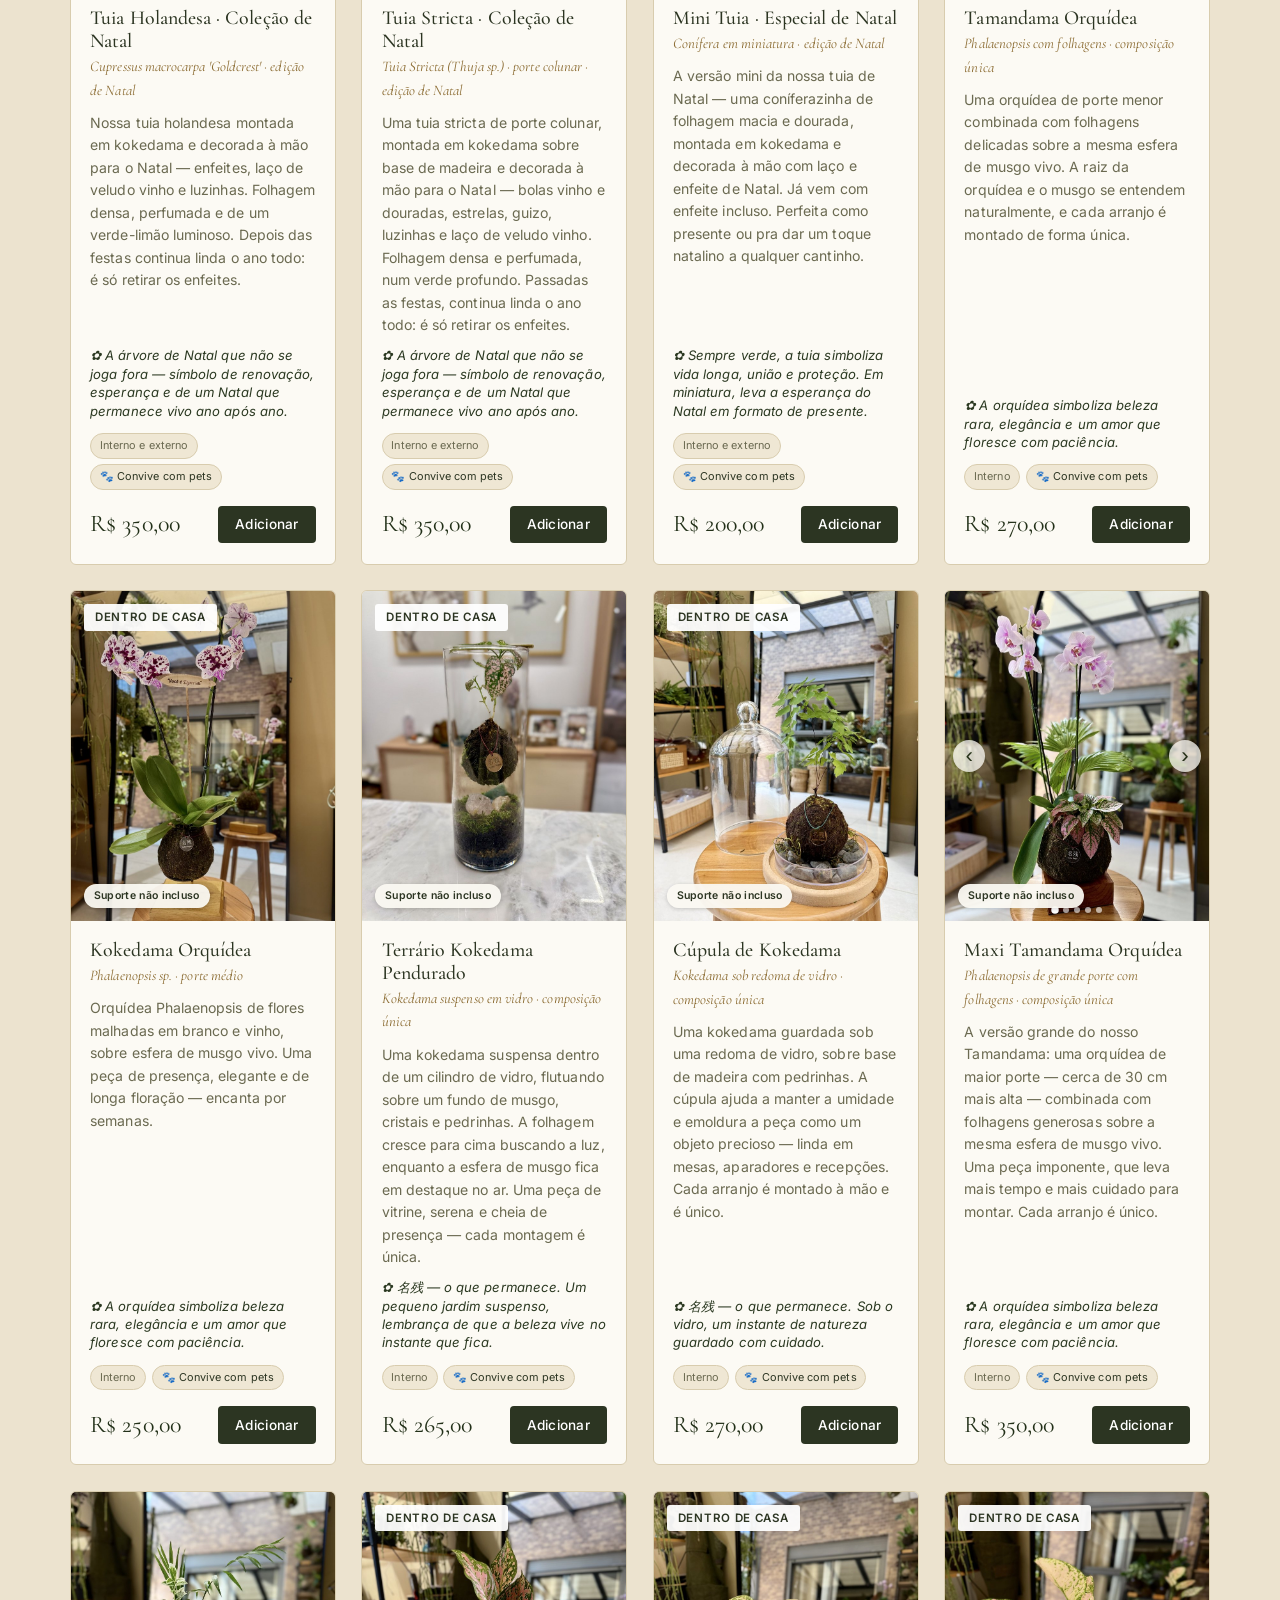
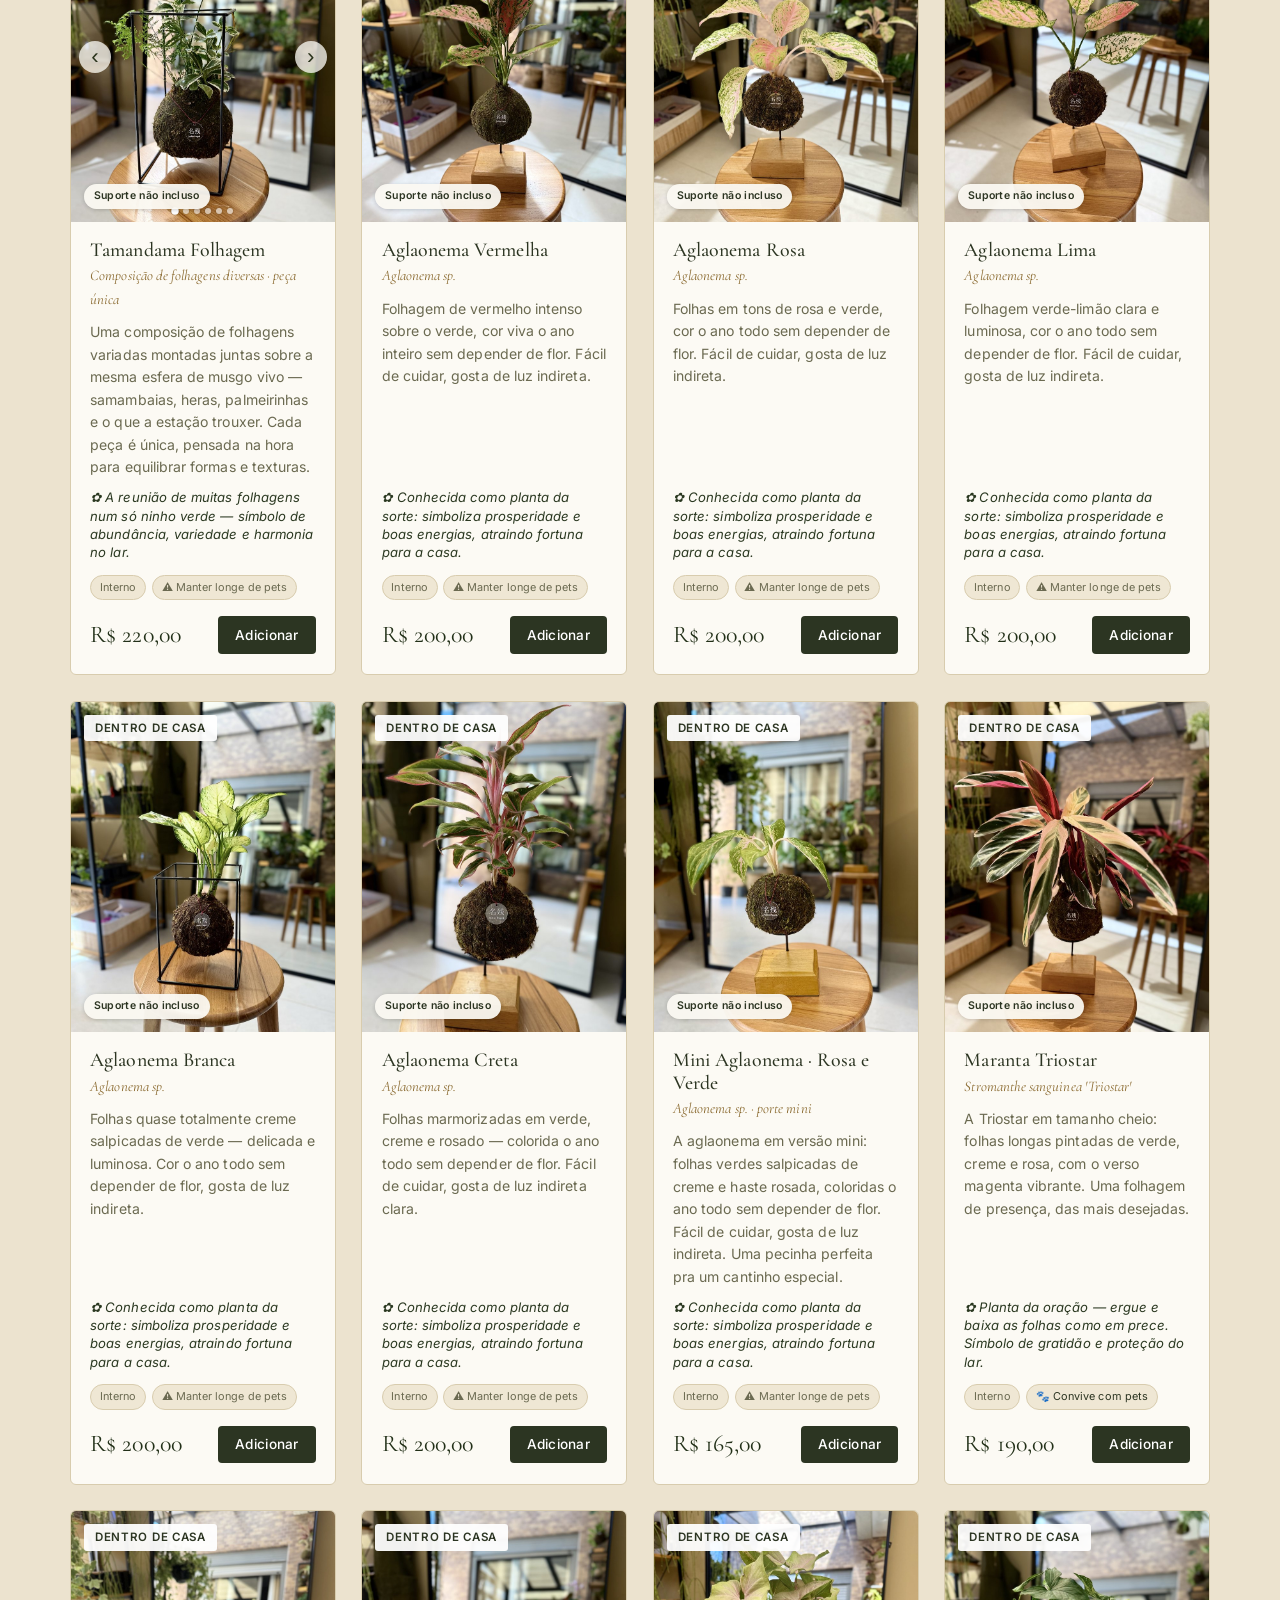
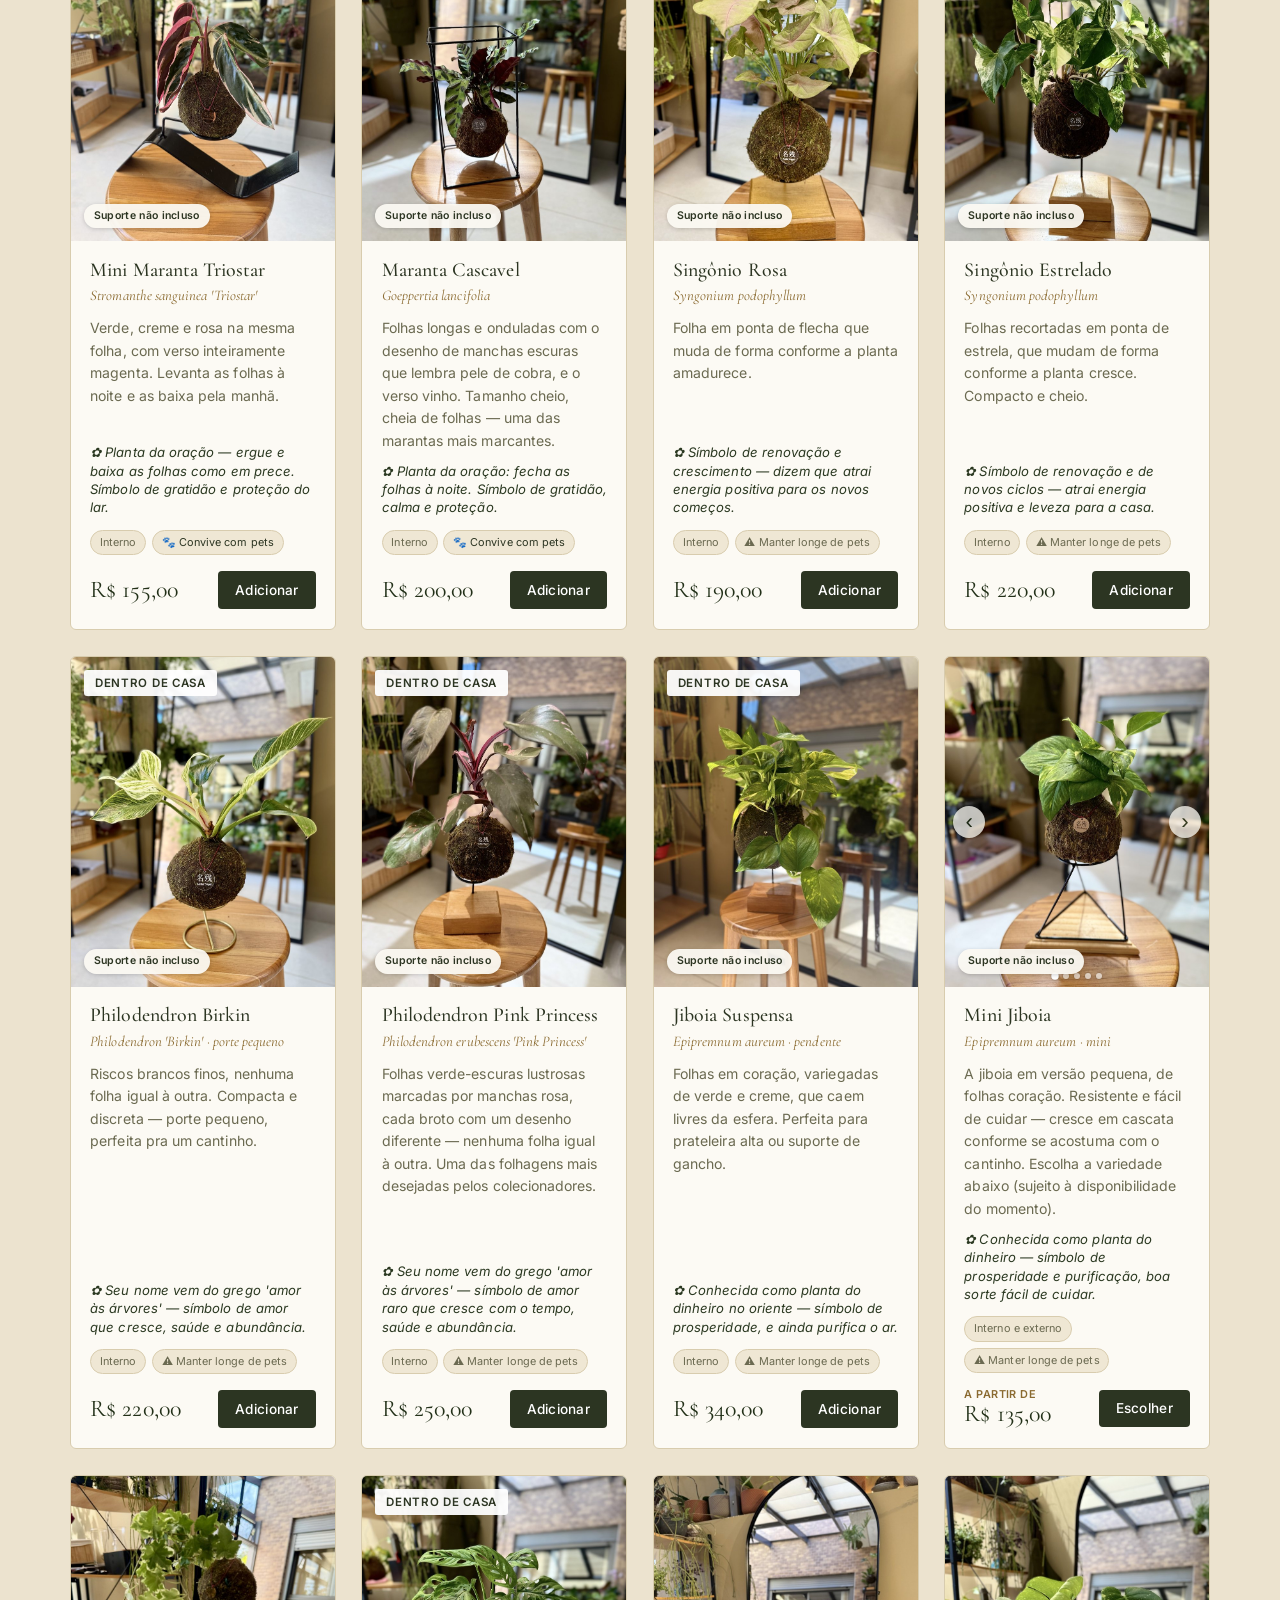
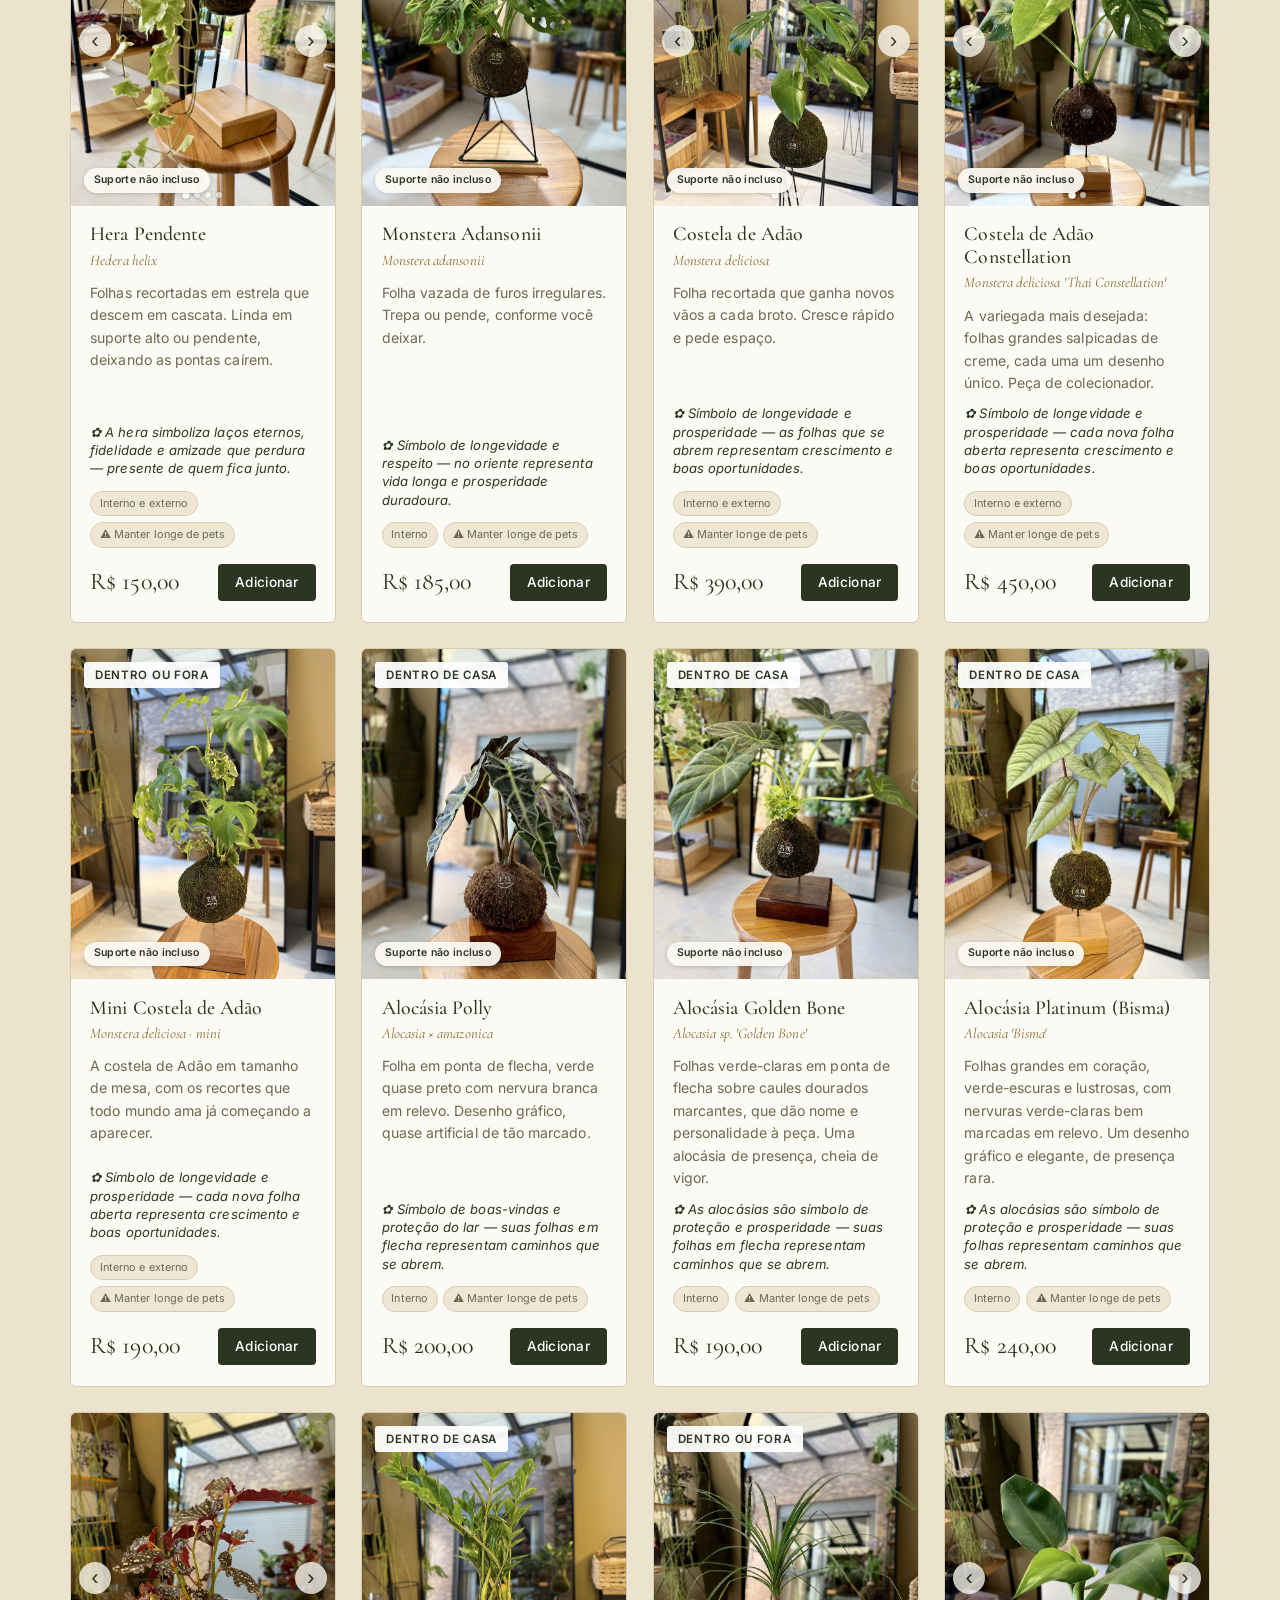
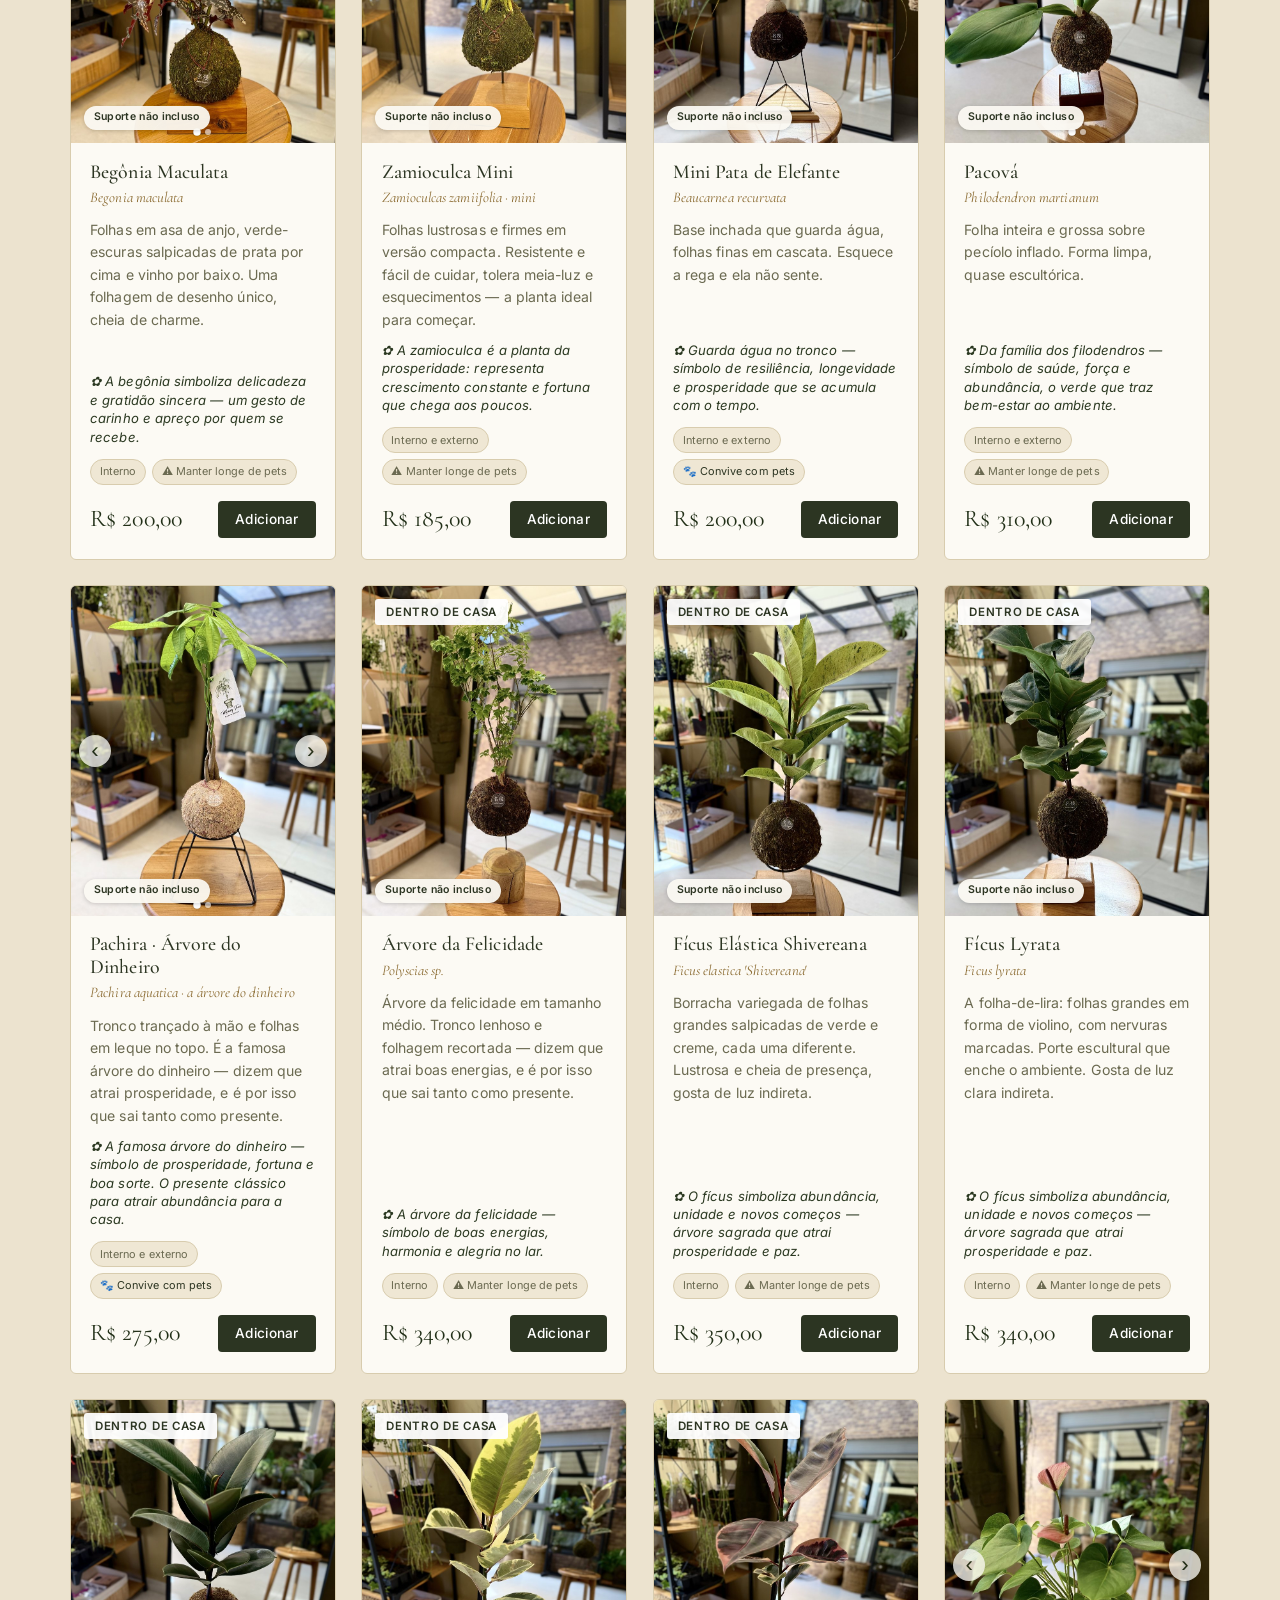
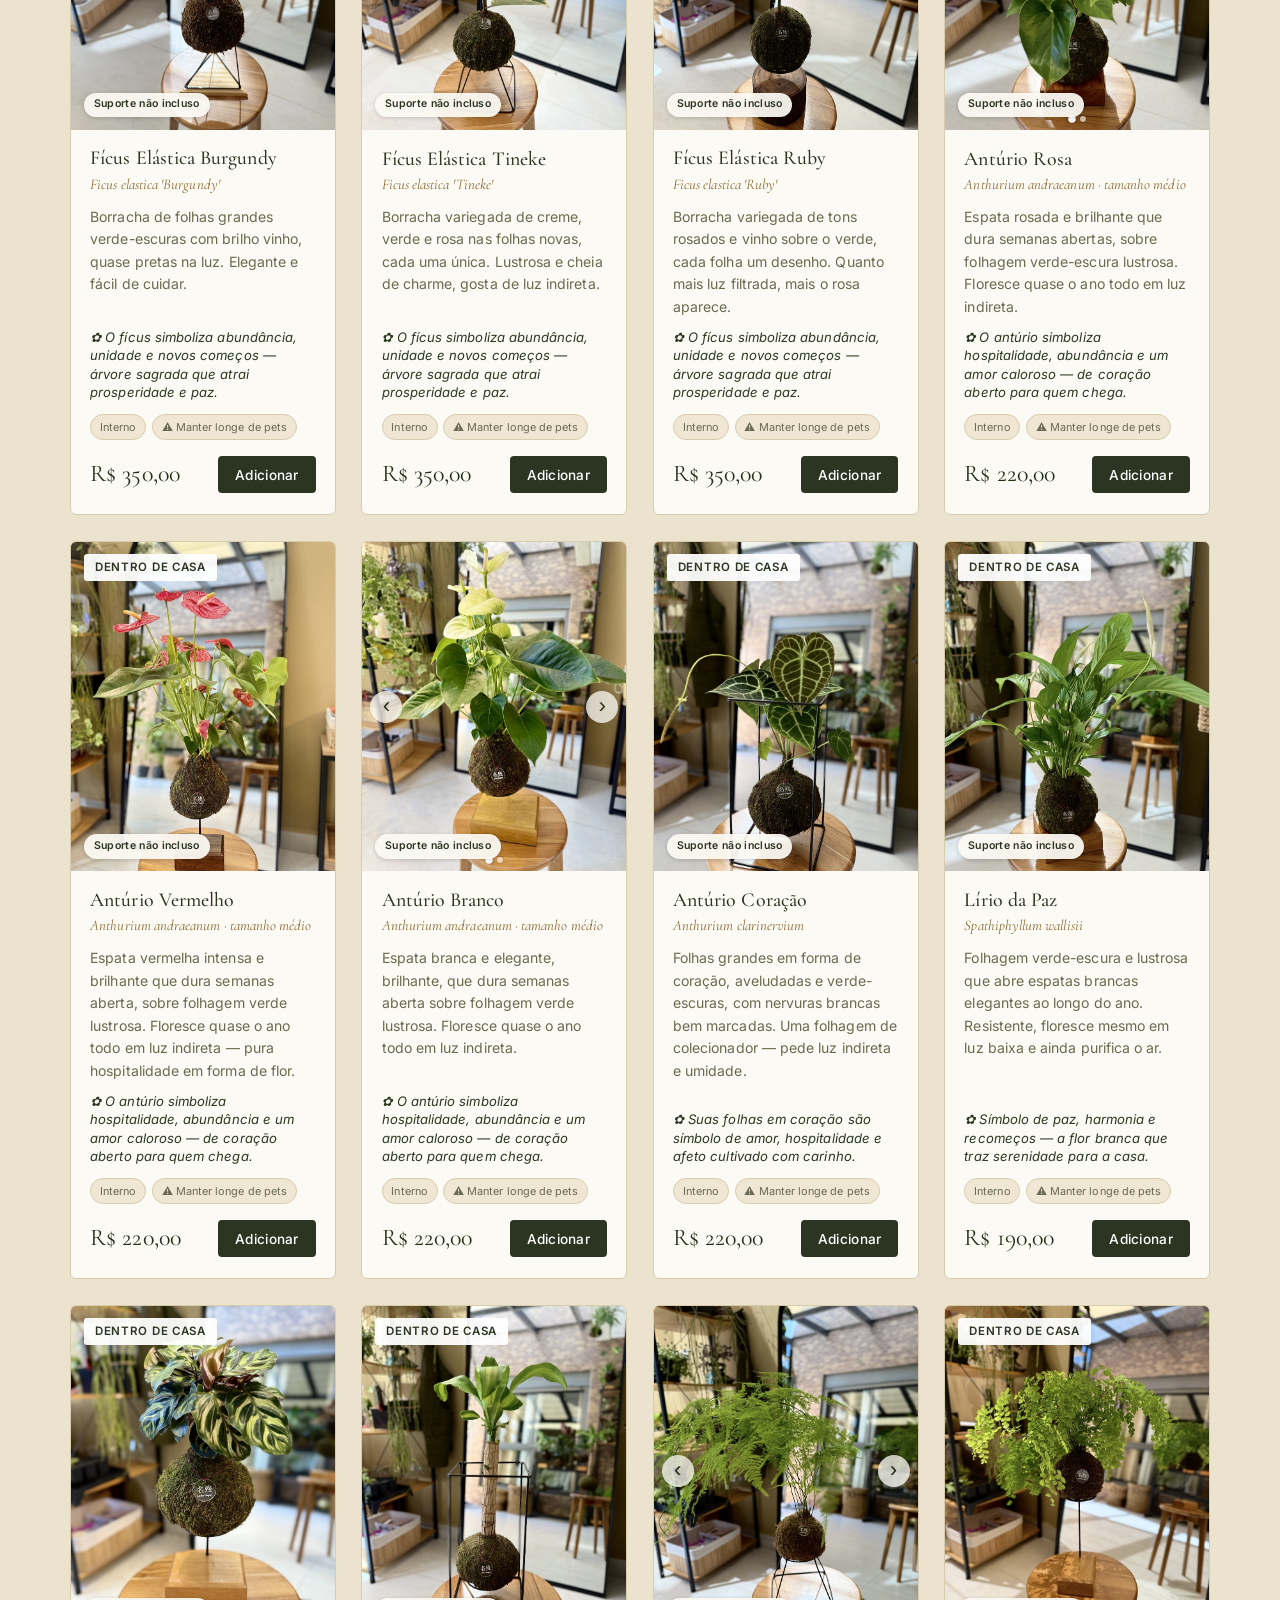
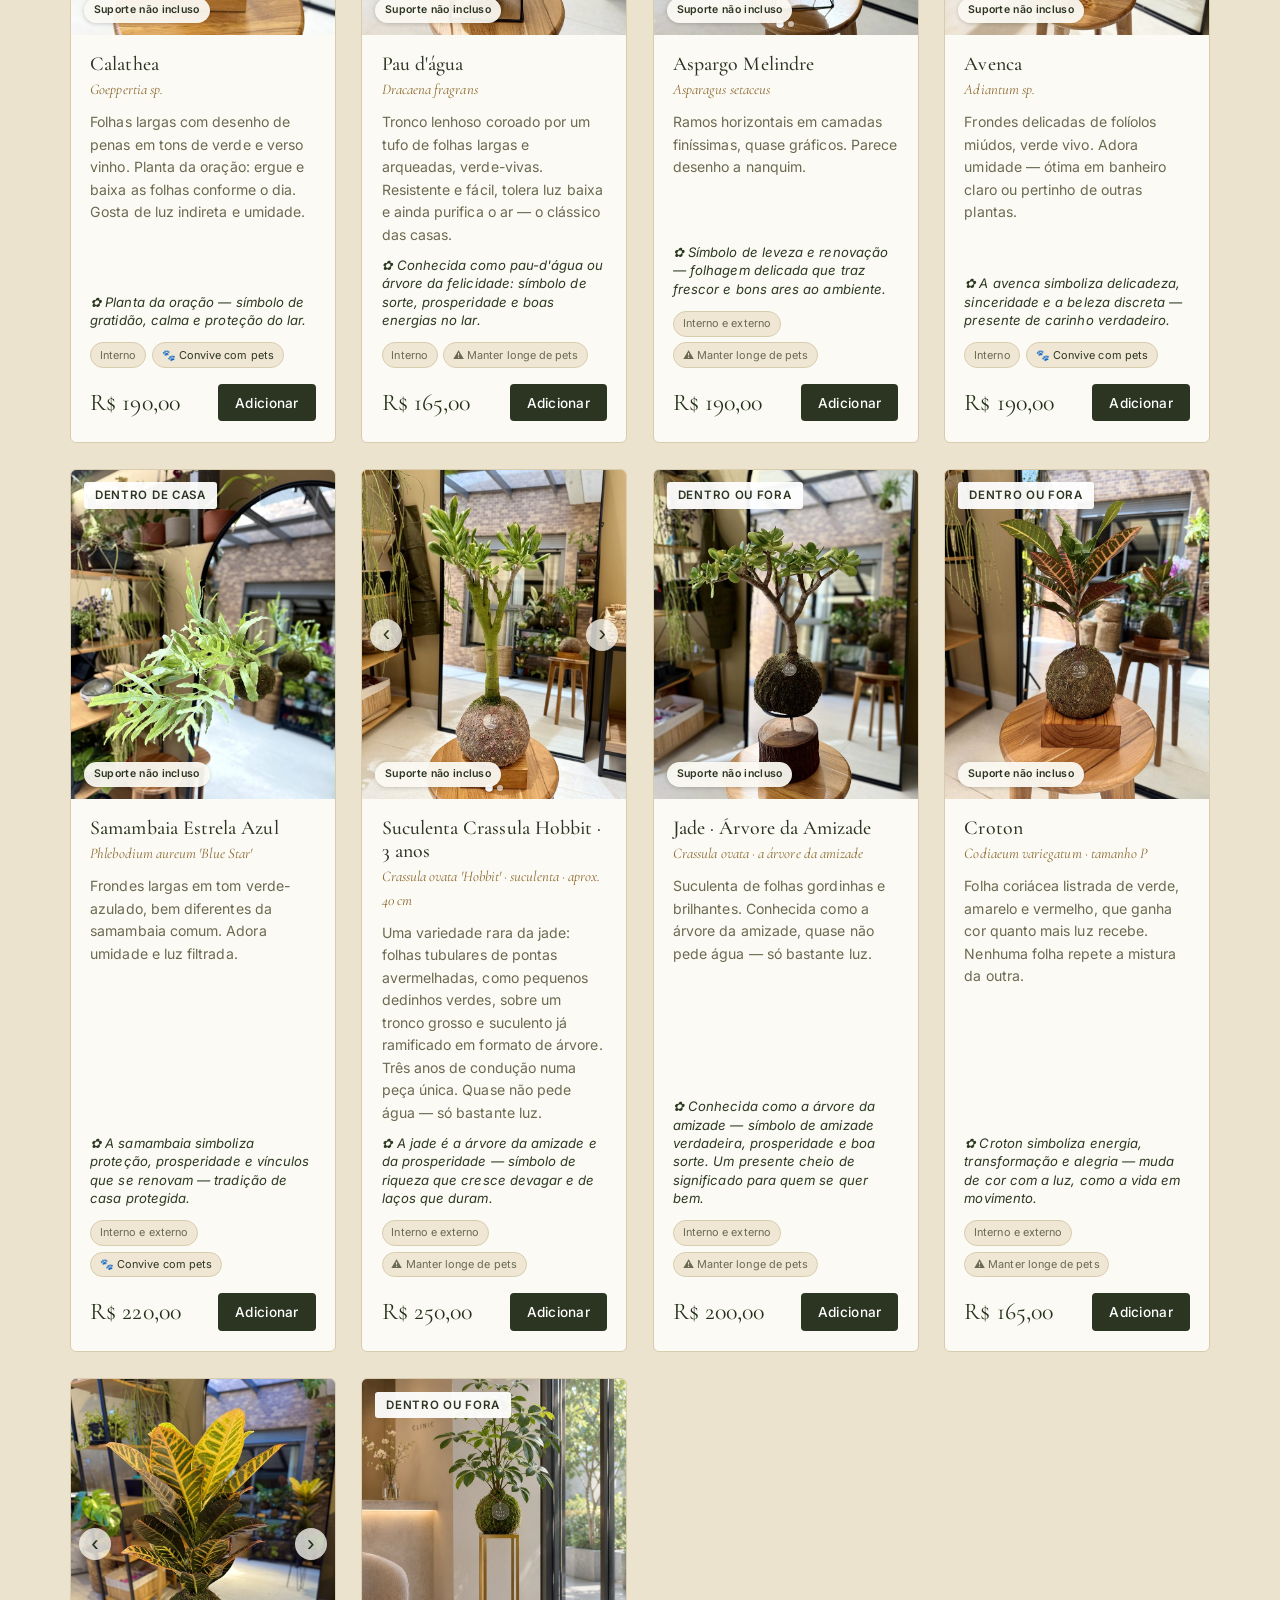
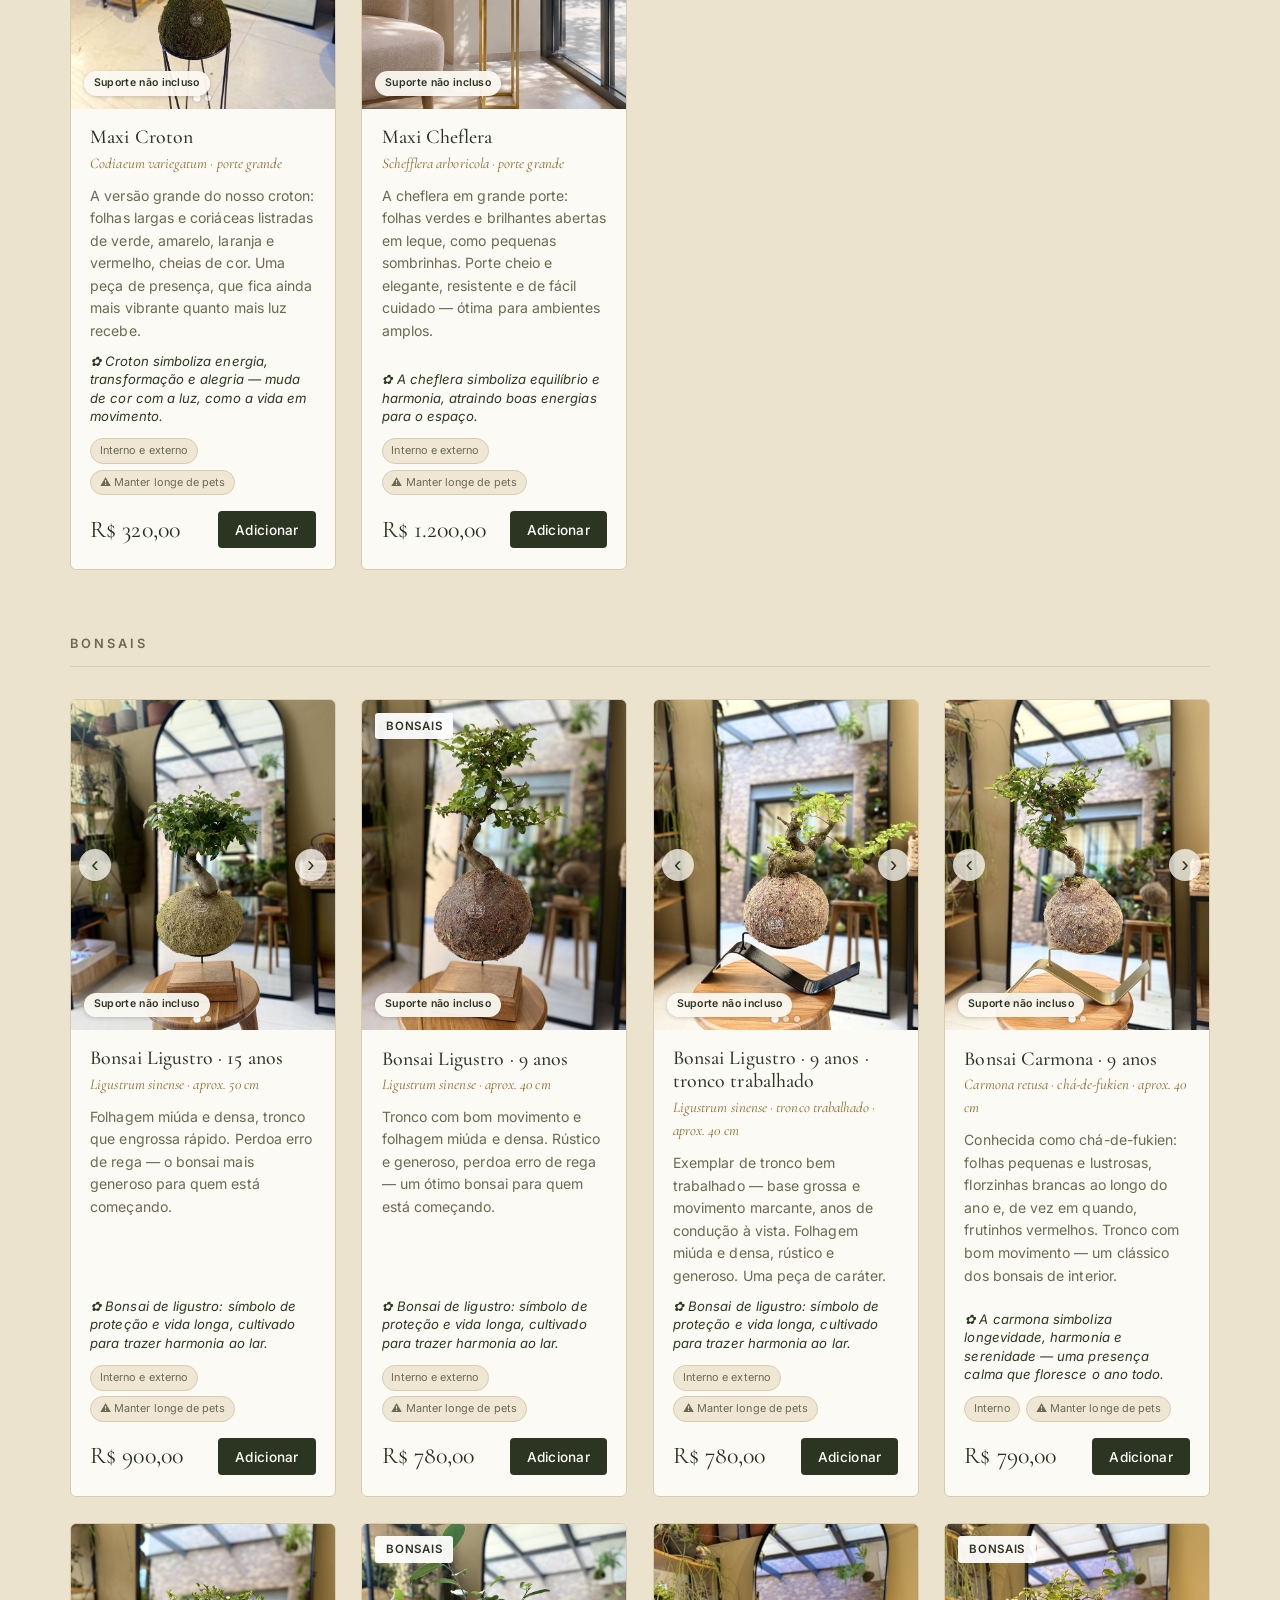
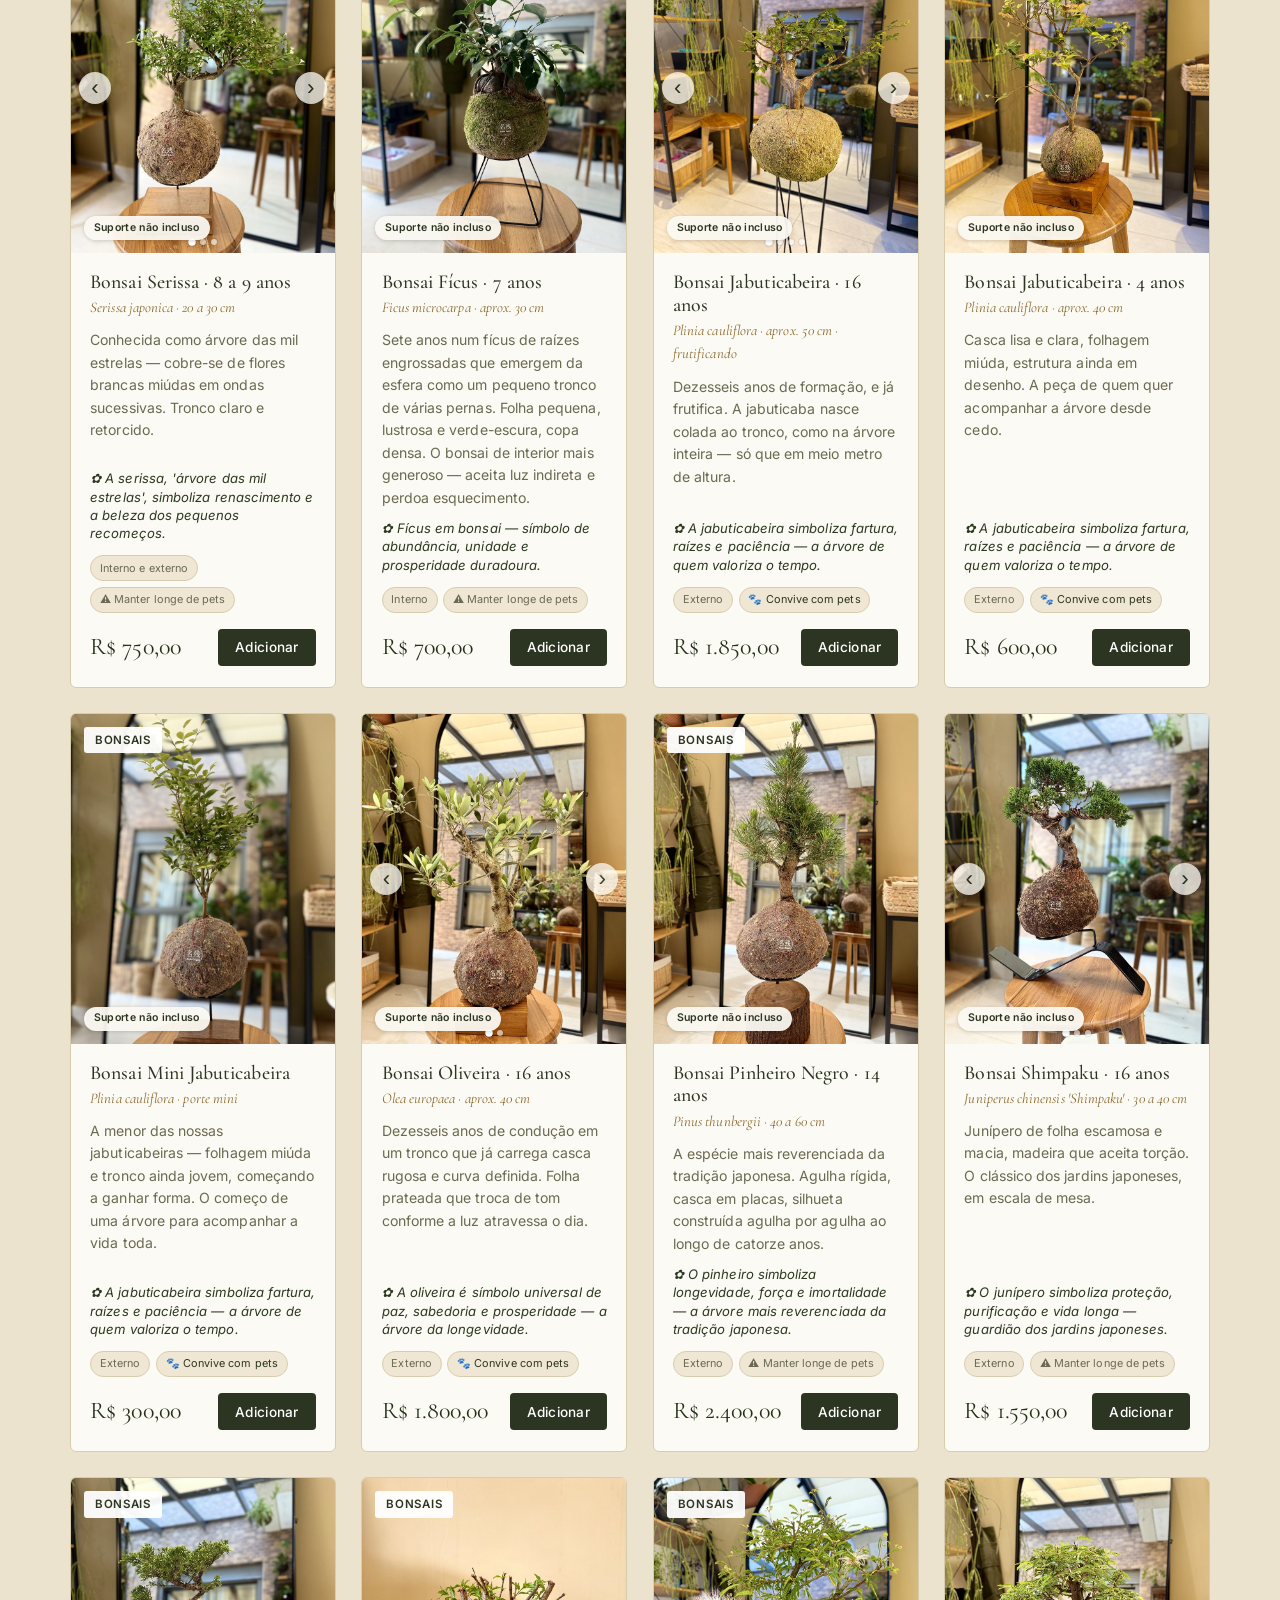
==== commit c68d7763: "produtos: Tuia Stricta (pinheirinho) com foto, publicada no site e catálogo Adiciona a foto da Tuia " ====
--- a/index.html
+++ b/index.html
@@ -64,7 +64,7 @@
   <link rel="preconnect" href="https://fonts.googleapis.com" />
   <link rel="preconnect" href="https://fonts.gstatic.com" crossorigin />
   <link href="https://fonts.googleapis.com/css2?family=Cormorant+Garamond:wght@400;500;600&family=Inter:wght@300;400;500;600&display=swap" rel="stylesheet" />
-  <link rel="stylesheet" href="css/styles.css?v=324" />
+  <link rel="stylesheet" href="css/styles.css?v=325" />
   <link rel="icon" href="data:image/svg+xml,<svg xmlns='http://www.w3.org/2000/svg' viewBox='0 0 100 100'><circle cx='50' cy='62' r='30' fill='%236b5a3e'/><path d='M50 40 Q40 10 50 2 Q60 10 50 40' fill='%234e7c4a'/></svg>" />
 </head>
 <body>
@@ -388,8 +388,8 @@
     <div class="modal" id="productModal" role="dialog" aria-modal="true"></div>
   </div>
 
-  <script src="js/config.js?v=324"></script>
-  <script src="js/products.js?v=324"></script>
-  <script src="js/app.js?v=324"></script>
+  <script src="js/config.js?v=325"></script>
+  <script src="js/products.js?v=325"></script>
+  <script src="js/app.js?v=325"></script>
 </body>
 </html>
